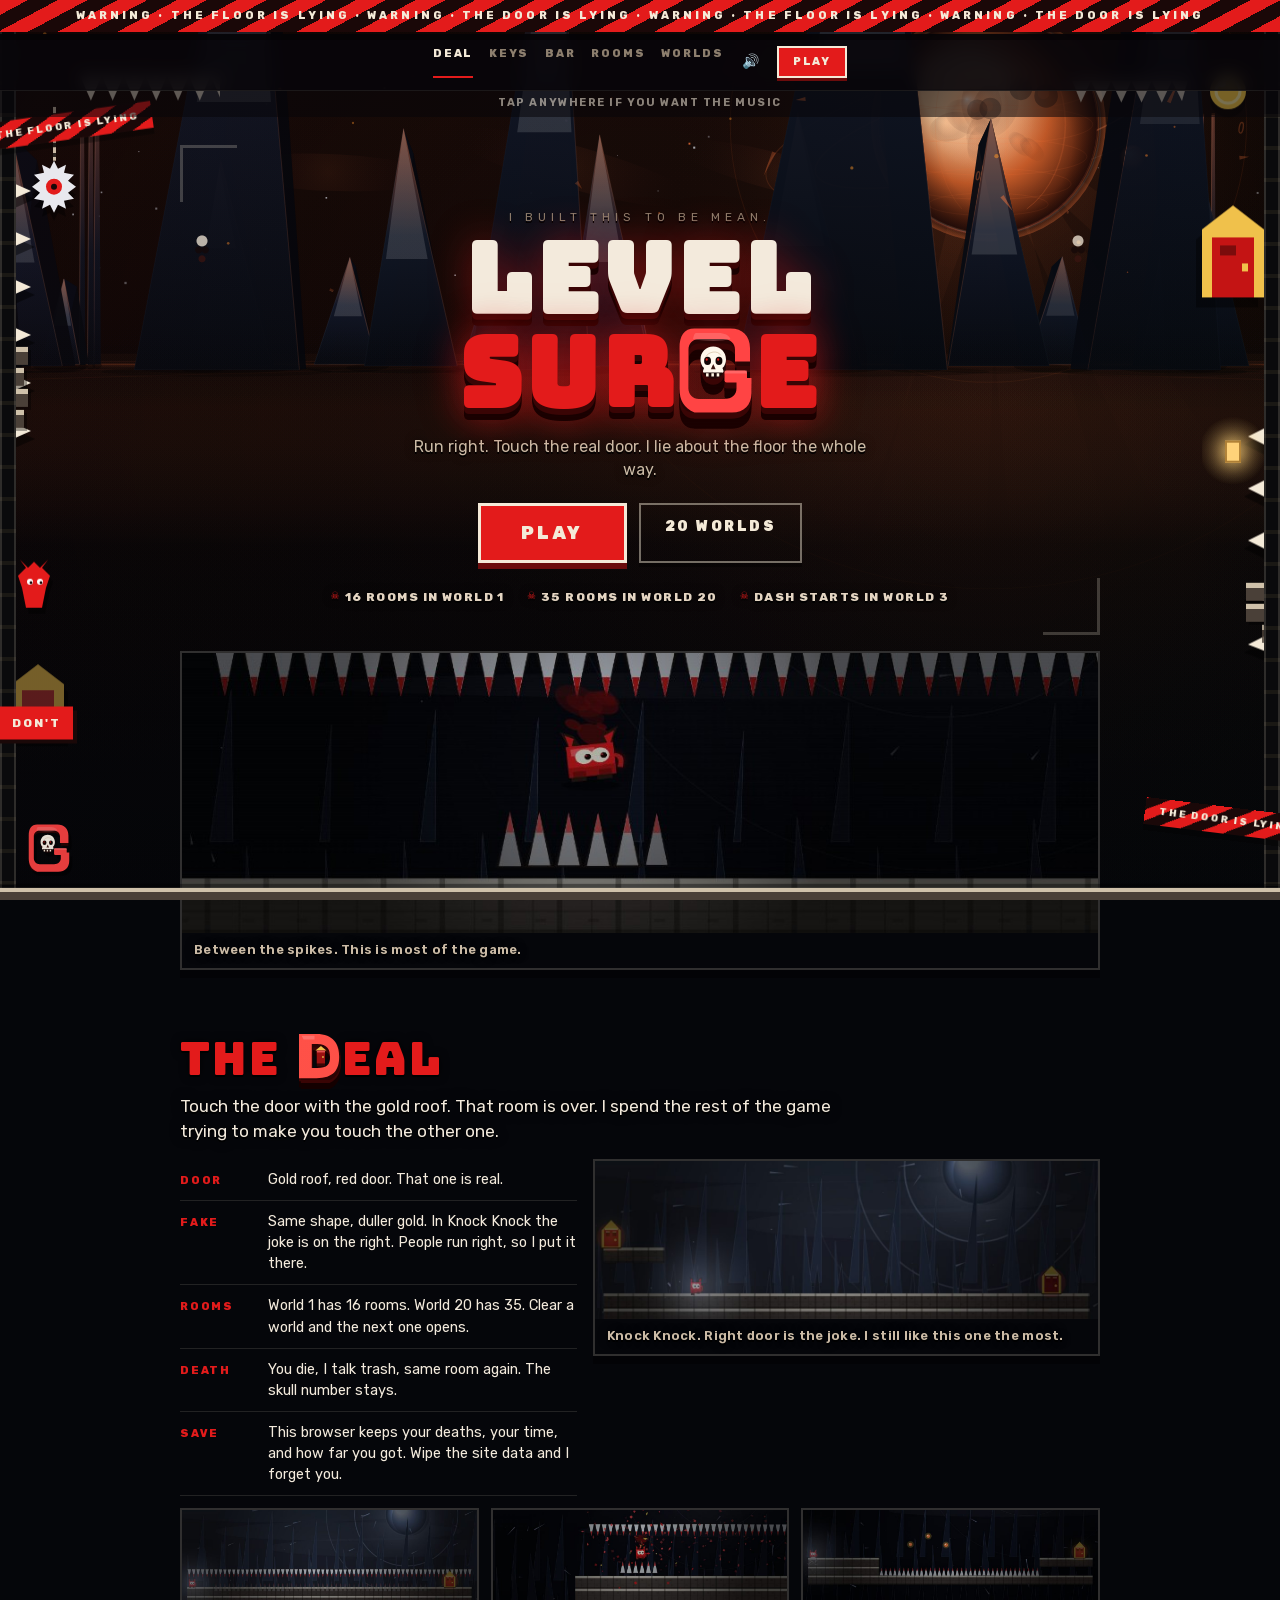
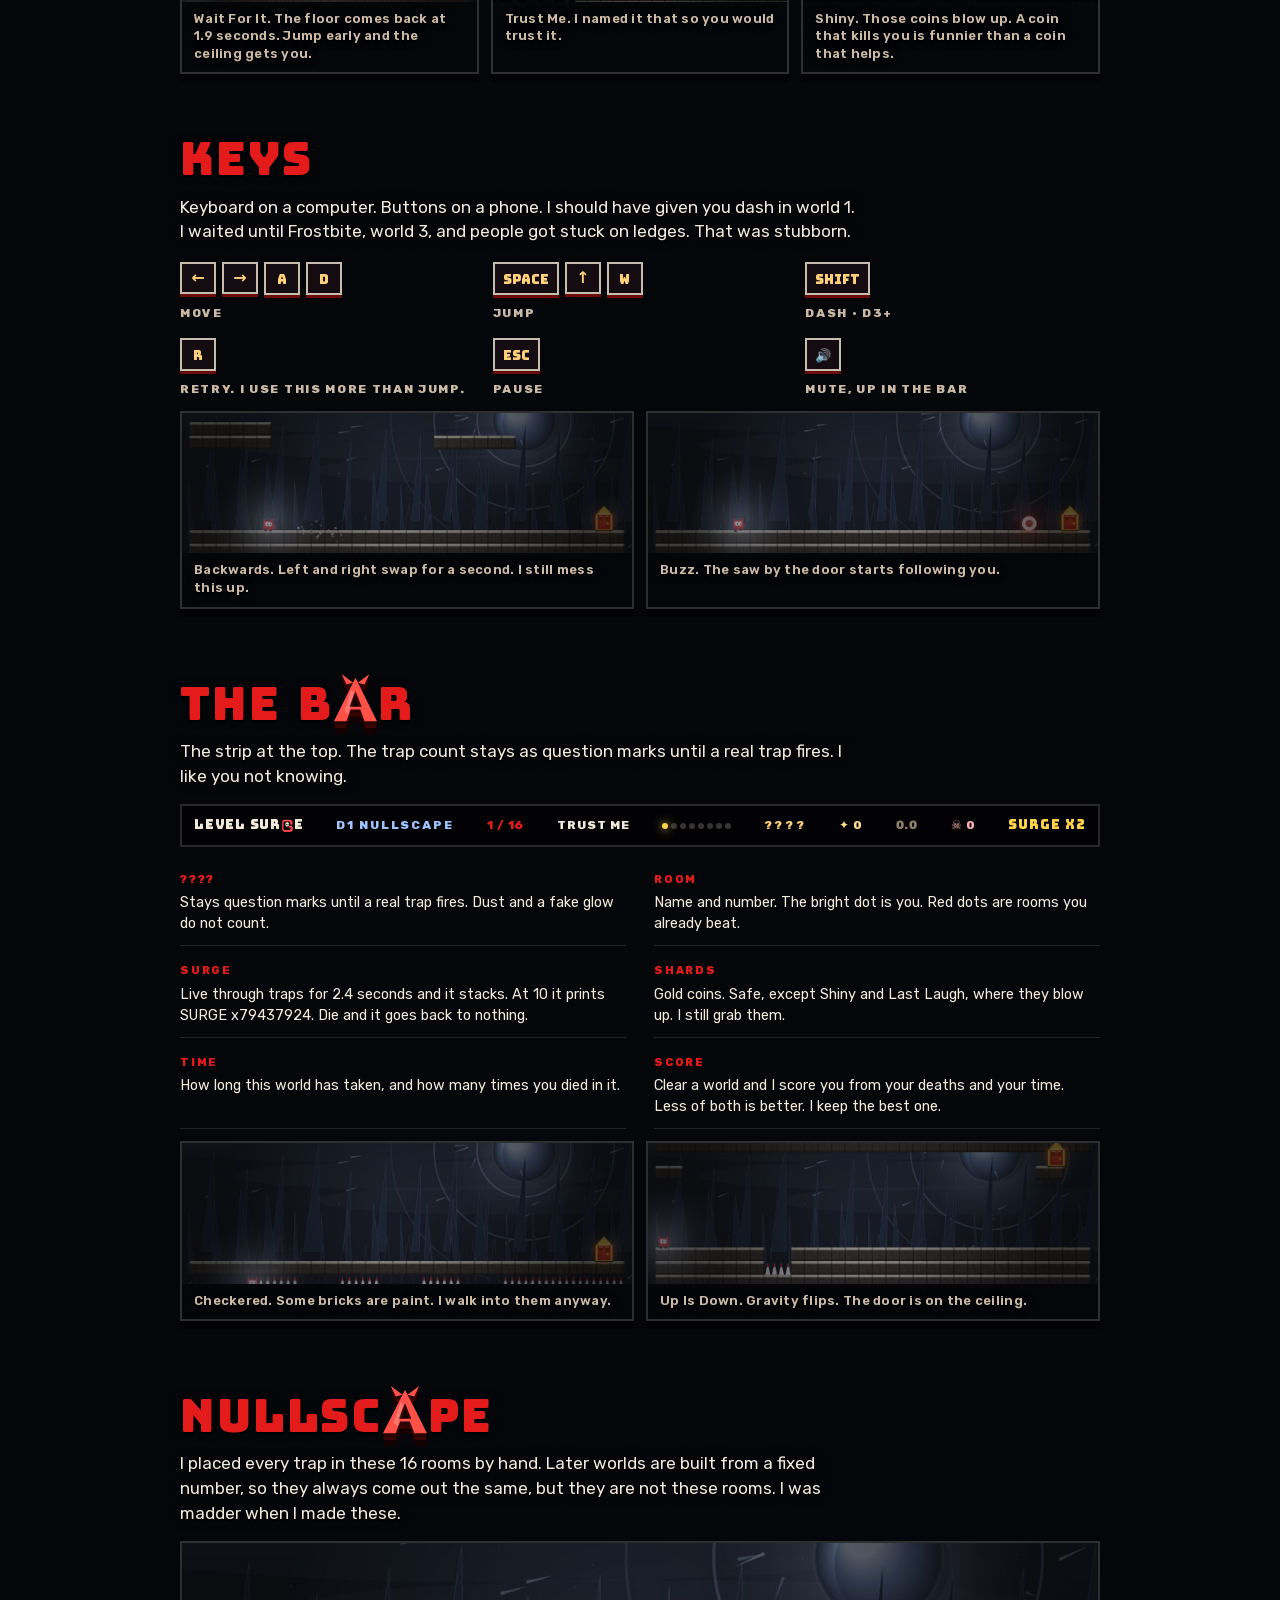
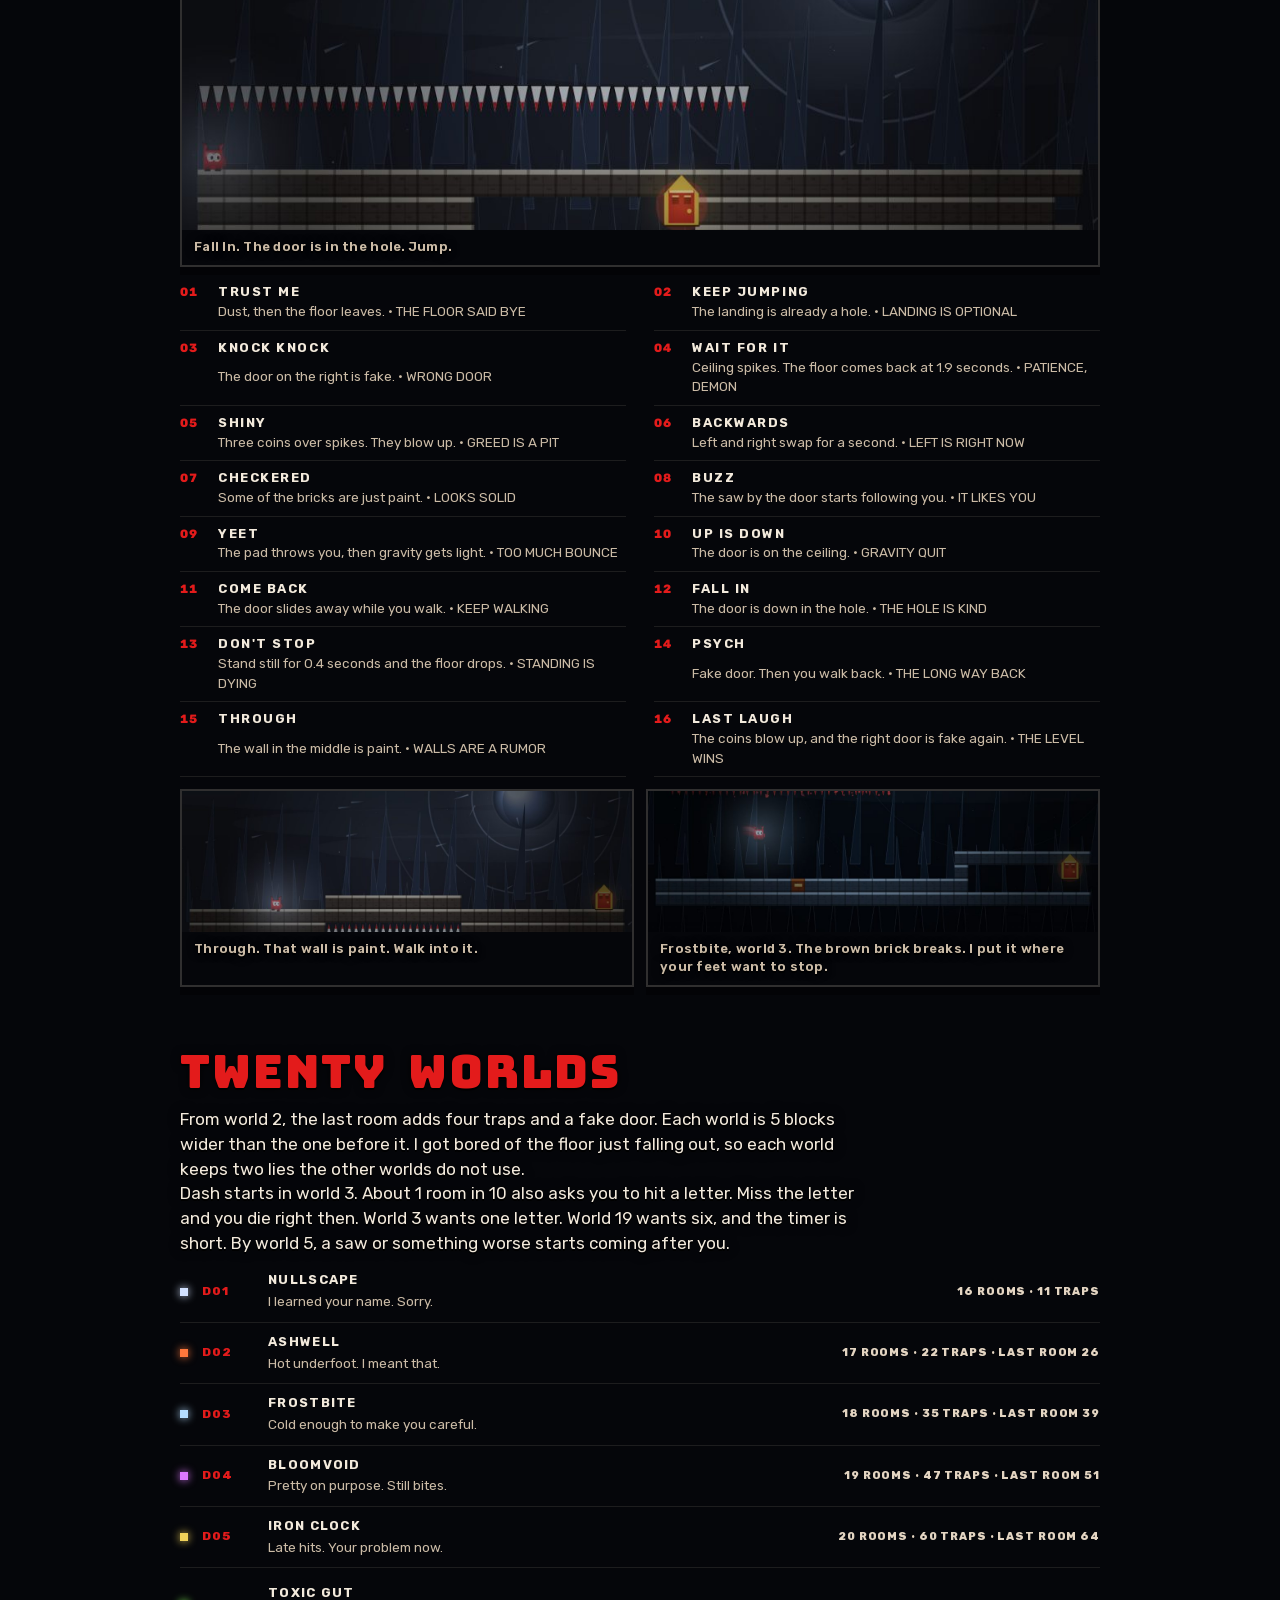
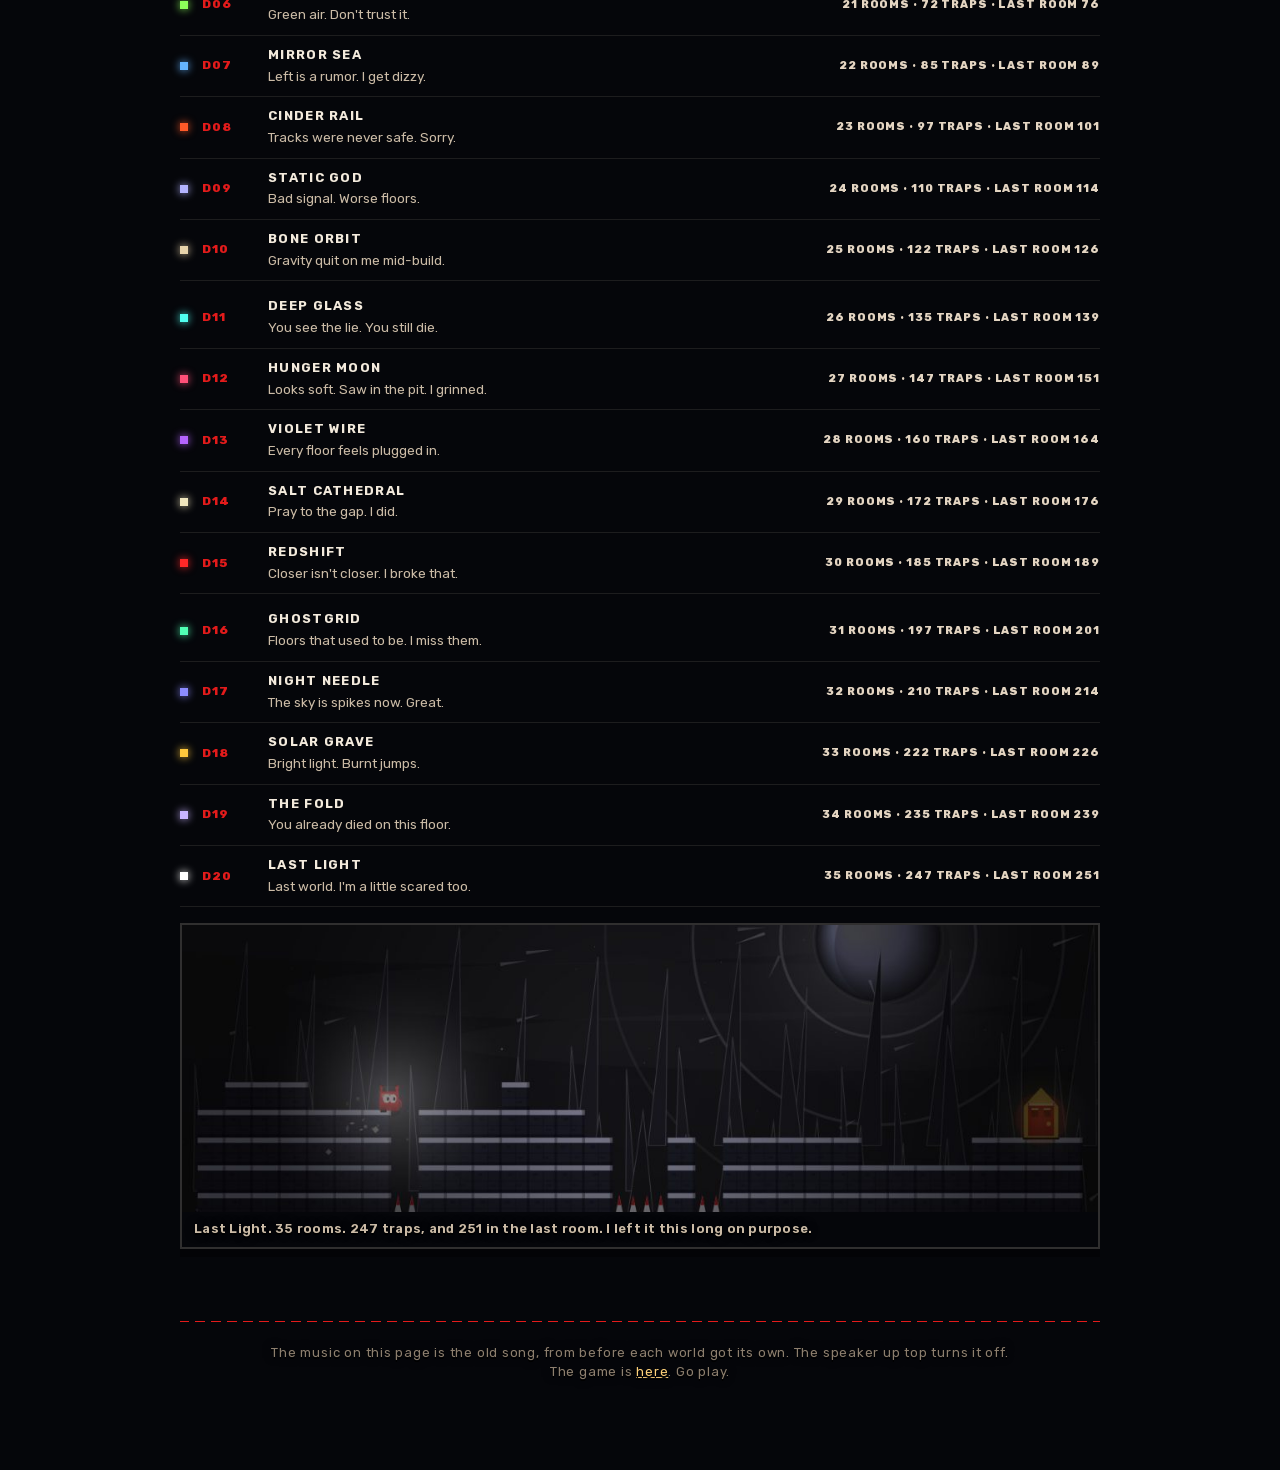
==== about.html @ a6baef2b "Point about page scripts at the rare-blackout build. Co-authored-by: Cursor <cursoragent@cursor.com>" ====
<!DOCTYPE html>
<html lang="en">
<head>
  <meta charset="UTF-8" />
  <meta name="viewport" content="width=device-width, initial-scale=1, viewport-fit=cover" />
  <meta name="referrer" content="no-referrer" />
  <meta http-equiv="Content-Security-Policy" content="default-src 'self'; script-src 'self'; style-src 'self'; font-src 'self'; img-src 'self'; connect-src 'none'; object-src 'none'; base-uri 'self'; form-action 'none'; worker-src 'none'; frame-src 'none'" />
  <title>LEVEL SURGE · ABOUT</title>
  <link rel="icon" type="image/svg+xml" href="img/logo-g.svg" />
  <link rel="stylesheet" href="css/fonts.css?v=sec2" />
  <link rel="stylesheet" href="css/about.css?v=traps2" />
</head>
<body>
  <canvas id="sky" aria-hidden="true"></canvas>
  <div class="edge-stage" aria-hidden="true">
    <svg class="prop spikes-l" data-depth="0.35" viewBox="0 0 48 280">
      <path fill="#f4ead8" d="M0 8 L36 24 L0 40 L0 56 L36 72 L0 88 L0 104 L36 120 L0 136 L0 152 L36 168 L0 184 L0 200 L36 216 L0 232 L0 248 L36 264 L0 280 L0 8"/>
      <path fill="#e31b1b" d="M0 16 L18 24 L0 32 L0 64 L18 72 L0 80 L0 112 L18 120 L0 128 L0 160 L18 168 L0 176 L0 208 L18 216 L0 224 L0 256 L18 264 L0 272"/>
    </svg>
    <svg class="prop spikes-r" data-depth="0.5" viewBox="0 0 48 240">
      <path fill="#f4ead8" d="M48 0 L12 18 L48 36 L48 52 L12 70 L48 88 L48 104 L12 122 L48 140 L48 156 L12 174 L48 192 L48 208 L12 226 L48 240 L48 0"/>
      <path fill="#e31b1b" d="M48 8 L30 18 L48 28 L48 60 L30 70 L48 80 L48 112 L30 122 L48 132 L48 164 L30 174 L48 184 L48 216 L30 226 L48 236"/>
    </svg>
    <div class="prop saw-l" data-depth="0.85">
      <i class="chain"></i>
      <svg class="saw" viewBox="0 0 64 64">
        <path fill="#e8e8ee" d="M32 6 L36 14 L44 10 L42 18 L52 20 L46 26 L54 32 L46 38 L52 44 L42 46 L44 54 L36 50 L32 58 L28 50 L20 54 L22 46 L12 44 L18 38 L10 32 L18 26 L12 20 L22 18 L20 10 L28 14 Z"/>
        <circle cx="32" cy="32" r="8" fill="#e31b1b"/>
        <circle cx="32" cy="32" r="3" fill="#1a0808"/>
      </svg>
    </div>
    <svg class="prop door-r" data-depth="0.6" viewBox="0 0 78 100">
      <path fill="#f0c14b" d="M8 28 L39 4 L70 28 V96 H8 Z"/>
      <rect x="18" y="36" width="42" height="60" fill="#c41414"/>
      <rect x="48" y="62" width="6" height="8" fill="#f0c14b"/>
      <rect x="26" y="44" width="16" height="10" fill="#7a0c0c"/>
    </svg>
    <svg class="prop door-fake" data-depth="0.25" viewBox="0 0 64 82">
      <path fill="#8a7030" d="M6 24 L32 4 L58 24 V78 H6 Z"/>
      <rect x="16" y="30" width="32" height="48" fill="#6a2020"/>
      <rect x="38" y="50" width="4" height="6" fill="#c4a050"/>
    </svg>
    <svg class="prop coin-r" data-depth="1.1" viewBox="0 0 48 48">
      <circle cx="24" cy="24" r="18" fill="#ffd24a"/>
      <circle cx="24" cy="24" r="12" fill="none" stroke="#fff1a8" stroke-width="3"/>
      <circle cx="18" cy="16" r="4" fill="#fff6d8"/>
    </svg>
    <svg class="prop devil-l" data-depth="0.7" viewBox="0 0 48 56">
      <path fill="#e31b1b" d="M16 8 L10 0 L18 8 L24 2 L30 8 L38 0 L32 8 L40 16 L36 28 L32 48 L16 48 L12 28 L8 16 Z"/>
      <circle cx="20" cy="22" r="3" fill="#fff"/>
      <circle cx="30" cy="22" r="3" fill="#fff"/>
      <circle cx="21" cy="23" r="1.4" fill="#1a0808"/>
      <circle cx="31" cy="23" r="1.4" fill="#1a0808"/>
    </svg>
    <div class="prop bricks-l" data-depth="0.45">
      <i></i><i></i><i></i><i></i>
    </div>
    <div class="prop crumble-r" data-depth="0.9">
      <i></i><i></i><i class="fall"></i>
    </div>
    <div class="prop film-l" data-depth="0.15"></div>
    <div class="prop film-r" data-depth="0.2"></div>
    <div class="prop tape-tl" data-depth="0.3">THE FLOOR IS LYING</div>
    <div class="prop tape-br" data-depth="0.4">THE DOOR IS LYING</div>
    <svg class="prop teeth-tl" data-depth="0.2" viewBox="0 0 180 36">
      <path fill="#f4ead8" d="M0 0 L14 32 L28 0 L42 32 L56 0 L70 32 L84 0 L98 32 L112 0 L126 32 L140 0 L154 32 L168 0 L180 28 L180 0 Z"/>
    </svg>
    <svg class="prop teeth-tr" data-depth="0.15" viewBox="0 0 160 36">
      <path fill="#f4ead8" d="M0 0 L12 30 L26 0 L40 30 L54 0 L68 30 L82 0 L96 30 L110 0 L124 30 L138 0 L152 28 L160 0 Z"/>
    </svg>
    <div class="prop floor-lip" data-depth="0.1"></div>
    <svg class="prop skull-bl" data-depth="0.55" viewBox="0 0 64 64">
      <image href="img/logo-g.svg" width="64" height="64"/>
    </svg>
    <div class="prop lantern-r" data-depth="0.75">
      <i class="glow"></i>
      <b></b>
    </div>
    <div class="prop sign-l" data-depth="0.5">DON'T</div>
    <div id="scroll-hair" class="scroll-hair"></div>
  </div>
  <div class="tape">Warning · the floor is lying · warning · the door is lying · warning · the floor is lying · warning · the door is lying</div>
  <nav class="nav">
    <a href="#run">Deal</a>
    <a href="#controls">Keys</a>
    <a href="#hud">Bar</a>
    <a href="#nullscape">Rooms</a>
    <a href="#worlds">Worlds</a>
    <button type="button" id="about-mute" class="mute" aria-pressed="false" title="Mute classic soundtrack">🔊</button>
    <a class="play" href="index.html">Play</a>
  </nav>
  <p id="about-sound-tip" class="sound-tip">tap anywhere if you want the music</p>

  <main class="wrap">
    <header class="hero">
      <div class="ornament left" aria-hidden="true"></div>
      <div class="ornament right" aria-hidden="true"></div>
      <p class="kicker">I BUILT THIS TO BE MEAN.</p>
      <h1 class="logo" aria-label="Level Surge">
        <span>LEVEL</span>
        <span class="logo-surge">
          <span>SUR</span><span class="logo-g"><img src="img/logo-g.svg" alt="" /></span><span>E</span>
        </span>
      </h1>
      <p class="tagline">Run right. Touch the real door. I lie about the floor the whole way.</p>
      <div class="actions">
        <a class="big-btn" href="index.html">PLAY</a>
        <a class="ghost-btn" href="#worlds">20 WORLDS</a>
      </div>
      <ul class="facts">
        <li>16 rooms in world 1</li>
        <li>35 rooms in world 20</li>
        <li>Dash starts in world 3</li>
      </ul>
    </header>

    <figure class="shot">
      <img src="img/shots/between.jpg" alt="The red character hanging between a row of ceiling spikes and a row of floor spikes." />
      <figcaption>Between the spikes. This is most of the game.</figcaption>
    </figure>

    <section id="run">
      <h2 data-letters="D">THE DEAL</h2>
      <p class="lead">Touch the door with the gold roof. That room is over. I spend the rest of the game trying to make you touch the other one.</p>
      <div class="split">
        <ul class="specs">
          <li>
            <span>Door</span>
            <em>Gold roof, red door. That one is real.</em>
          </li>
          <li>
            <span>Fake</span>
            <em>Same shape, duller gold. In Knock Knock the joke is on the right. People run right, so I put it there.</em>
          </li>
          <li>
            <span>Rooms</span>
            <em>World 1 has 16 rooms. World 20 has 35. Clear a world and the next one opens.</em>
          </li>
          <li>
            <span>Death</span>
            <em>You die, I talk trash, same room again. The skull number stays.</em>
          </li>
          <li>
            <span>Save</span>
            <em>This browser keeps your deaths, your time, and how far you got. Wipe the site data and I forget you.</em>
          </li>
        </ul>
        <figure class="shot">
          <img src="img/shots/knock.jpg" alt="Knock Knock. A small door sits on a high ledge at the left. Another door stands at floor level on the right." />
          <figcaption>Knock Knock. Right door is the joke. I still like this one the most.</figcaption>
        </figure>
      </div>
      <div class="row3">
        <figure class="shot">
          <img src="img/shots/wait.jpg" alt="Wait For It. The character stands under a full row of ceiling spikes, with another row of spikes pointing up from the floor." />
          <figcaption>Wait For It. The floor comes back at 1.9 seconds. Jump early and the ceiling gets you.</figcaption>
        </figure>
        <figure class="shot">
          <img src="img/shots/trust-me.jpg" alt="Trust Me. Ceiling spikes have come down over the character while red shards fill the air." />
          <figcaption>Trust Me. I named it that so you would trust it.</figcaption>
        </figure>
        <figure class="shot">
          <img src="img/shots/shiny.jpg" alt="Shiny. Three gold coins hang over a long pit of spikes. The exit door is on a ledge to the right." />
          <figcaption>Shiny. Those coins blow up. A coin that kills you is funnier than a coin that helps.</figcaption>
        </figure>
      </div>
    </section>

    <section id="controls">
      <h2>KEYS</h2>
      <p class="lead">Keyboard on a computer. Buttons on a phone. I should have given you dash in world 1. I waited until Frostbite, world 3, and people got stuck on ledges. That was stubborn.</p>
      <div class="keys">
        <div class="keyrow">
          <kbd class="plain">←</kbd><kbd class="plain">→</kbd><kbd>A</kbd><kbd>D</kbd>
          <span>Move</span>
        </div>
        <div class="keyrow">
          <kbd>Space</kbd><kbd class="plain">↑</kbd><kbd>W</kbd>
          <span>Jump</span>
        </div>
        <div class="keyrow">
          <kbd>Shift</kbd>
          <span>Dash · D3+</span>
        </div>
        <div class="keyrow">
          <kbd>R</kbd>
          <span>Retry. I use this more than jump.</span>
        </div>
        <div class="keyrow">
          <kbd>Esc</kbd>
          <span>Pause</span>
        </div>
        <div class="keyrow">
          <kbd>🔊</kbd>
          <span>Mute, up in the bar</span>
        </div>
      </div>
      <div class="row2">
        <figure class="shot">
          <img src="img/shots/backwards.jpg" alt="Backwards. Dust hangs over the bricks in front of the character. Two platforms float in the dark, and the door is at the far right." />
          <figcaption>Backwards. Left and right swap for a second. I still mess this up.</figcaption>
        </figure>
        <figure class="shot">
          <img src="img/shots/buzz.jpg" alt="Buzz. A spinning saw waits on the bricks just left of the exit door." />
          <figcaption>Buzz. The saw by the door starts following you.</figcaption>
        </figure>
      </div>
    </section>

    <section id="hud">
      <h2 data-letters="A">THE BAR</h2>
      <p class="lead">The strip at the top. The trap count stays as question marks until a real trap fires. I like you not knowing.</p>
      <div class="bar" aria-hidden="true">
        <span class="brand">LEVEL SUR<span class="logo-g"><img src="img/logo-g.svg" alt="" /></span>E</span>
        <span class="dim">D1 NULLSCAPE</span>
        <span class="num">1 / 16</span>
        <span>TRUST ME</span>
        <span class="pips"><i class="now"></i><i></i><i></i><i></i><i></i><i></i><i></i><i></i></span>
        <span class="traps">????</span>
        <span class="shard">✦ 0</span>
        <span class="time">0.0</span>
        <span class="dead">☠ 0</span>
        <span class="surge">SURGE x2</span>
      </div>
      <div class="defs">
        <div>
          <b>????</b>
          <p>Stays question marks until a real trap fires. Dust and a fake glow do not count.</p>
        </div>
        <div>
          <b>Room</b>
          <p>Name and number. The bright dot is you. Red dots are rooms you already beat.</p>
        </div>
        <div>
          <b>SURGE</b>
          <p>Live through traps for 2.4 seconds and it stacks. At 10 it prints SURGE x79437924. Die and it goes back to nothing.</p>
        </div>
        <div>
          <b>Shards</b>
          <p>Gold coins. Safe, except Shiny and Last Laugh, where they blow up. I still grab them.</p>
        </div>
        <div>
          <b>Time</b>
          <p>How long this world has taken, and how many times you died in it.</p>
        </div>
        <div>
          <b>Score</b>
          <p>Clear a world and I score you from your deaths and your time. Less of both is better. I keep the best one.</p>
        </div>
      </div>
      <div class="row2">
        <figure class="shot">
          <img src="img/shots/checkered.jpg" alt="Checkered. A long brick floor with a dense row of spikes visible in the gap underneath, and the door at the right." />
          <figcaption>Checkered. Some bricks are paint. I walk into them anyway.</figcaption>
        </figure>
        <figure class="shot">
          <img src="img/shots/up.jpg" alt="Up Is Down. The exit door sits on a brick platform against the ceiling. A pit of spikes breaks the floor." />
          <figcaption>Up Is Down. Gravity flips. The door is on the ceiling.</figcaption>
        </figure>
      </div>
    </section>

    <section id="nullscape">
      <h2 data-letters="A">NULLSCAPE</h2>
      <p class="lead">I placed every trap in these 16 rooms by hand. Later worlds are built from a fixed number, so they always come out the same, but they are not these rooms. I was madder when I made these.</p>
      <figure class="shot">
        <img src="img/shots/fall.jpg" alt="Fall In. A row of ceiling spikes, and the exit door sitting down inside a hole in the floor." />
        <figcaption>Fall In. The door is in the hole. Jump.</figcaption>
      </figure>
      <div class="rooms" id="room-list"></div>
      <div class="row2">
        <figure class="shot">
          <img src="img/shots/through.jpg" alt="Through. A low brick wall sits in the middle of the floor, with spikes packed underneath it. The door is at the right." />
          <figcaption>Through. That wall is paint. Walk into it.</figcaption>
        </figure>
        <figure class="shot">
          <img src="img/shots/frostbite.jpg" alt="Frostbite. The character is in the air under red ceiling spikes, heading toward a door on a raised ledge. A brown brick sits in the floor." />
          <figcaption>Frostbite, world 3. The brown brick breaks. I put it where your feet want to stop.</figcaption>
        </figure>
      </div>
    </section>

    <section id="worlds">
      <h2>TWENTY WORLDS</h2>
      <p class="lead">From world 2, the last room adds four traps and a fake door. Each world is 5 blocks wider than the one before it. I got bored of the floor just falling out, so each world keeps two lies the other worlds do not use.</p>
      <p class="lead">Dash starts in world 3. About 1 room in 10 also asks you to hit a letter. Miss the letter and you die right then. World 3 wants one letter. World 19 wants six, and the timer is short. By world 5, a saw or something worse starts coming after you.</p>
      <div class="worlds" id="world-a"></div>
      <div class="worlds" id="world-b"></div>
      <div class="worlds" id="world-c"></div>
      <div class="worlds" id="world-d"></div>
      <figure class="shot">
        <img src="img/shots/lastlight.jpg" alt="Last Light. An almost black sky. The character stands on a high brick shelf beside a gap full of spikes, with the door on a far ledge." />
        <figcaption>Last Light. 35 rooms. 247 traps, and 251 in the last room. I left it this long on purpose.</figcaption>
      </figure>
    </section>

    <footer>
      <p>The music on this page is the old song, from before each world got its own. The speaker up top turns it off.</p>
      <p>The game is <a href="index.html">here</a>. Go play.</p>
    </footer>
  </main>

  <script src="js/guard.js?v=save1"></script>
  <script src="js/levels.js?v=darkRare1"></script>
  <script src="js/worlds.js?v=darkRare1"></script>
  <script src="js/void-sky.js?v=classic1"></script>
  <script src="js/about-sky.js?v=classic1"></script>
  <script src="js/about-music.js?v=classic1"></script>
  <script src="js/about-page.js?v=plain2"></script>
</body>
</html>
---- css/fonts.css ----
/* Bungee and Rubik, Latin. SIL Open Font License. See fonts/OFL.txt. */
@font-face {
  font-family: "Bungee";
  font-style: normal;
  font-weight: 400;
  font-display: swap;
  src: url("../fonts/bungee-latin.woff2") format("woff2");
  unicode-range: U+0000-00FF, U+0131, U+0152-0153, U+02BB-02BC, U+02C6, U+02DA, U+02DC, U+0304, U+0308, U+0329, U+2000-206F, U+20AC, U+2122, U+2191, U+2193, U+2212, U+2215, U+FEFF, U+FFFD;
}

@font-face {
  font-family: "Rubik";
  font-style: normal;
  font-weight: 400 900;
  font-display: swap;
  src: url("../fonts/rubik-latin.woff2") format("woff2");
  unicode-range: U+0000-00FF, U+0131, U+0152-0153, U+02BB-02BC, U+02C6, U+02DA, U+02DC, U+0304, U+0308, U+0329, U+2000-206F, U+20AC, U+2122, U+2191, U+2193, U+2212, U+2215, U+FEFF, U+FFFD;
}
---- css/about.css ----
:root {
  --bg: #08060a;
  --red: #e31b1b;
  --cream: #f4ead8;
  --ink: #f3eadc;
  --muted: #cbbba6;
  --dim: #8d7f6e;
  --gold: #ffd27a;
}

* { box-sizing: border-box; margin: 0; padding: 0; }

html { scroll-behavior: smooth; }

body {
  min-height: 100%;
  background: #05060a;
  color: var(--ink);
  font-family: "Rubik", system-ui, sans-serif;
  font-size: 16px;
  line-height: 1.45;
}

#sky {
  position: fixed;
  inset: 0;
  width: 100%;
  height: 100%;
  z-index: 0;
  pointer-events: none;
}

body::before {
  content: "";
  position: fixed;
  inset: 0;
  pointer-events: none;
  z-index: 40;
  opacity: 0.07;
  background-image:
    repeating-linear-gradient(
      0deg,
      rgba(255,255,255,0.08) 0px,
      rgba(255,255,255,0.08) 1px,
      transparent 1px,
      transparent 3px
    );
}

a { color: inherit; }

.tape {
  position: sticky;
  top: 0;
  z-index: 30;
  overflow: hidden;
  white-space: nowrap;
  padding: 8px 0;
  background: repeating-linear-gradient(-28deg, #e31b1b 0 14px, #1a0808 14px 28px);
  color: var(--cream);
  font-size: 11px;
  font-weight: 800;
  letter-spacing: 0.28em;
  text-align: center;
  text-transform: uppercase;
  box-shadow: 0 8px 0 rgba(0,0,0,0.35);
  animation: tapeSlide 0.9s linear infinite;
}

@keyframes tapeSlide {
  from { background-position: 0 0; }
  to { background-position: 60px 0; }
}

.nav {
  position: sticky;
  top: 34px;
  z-index: 25;
  display: flex;
  gap: 16px;
  justify-content: center;
  flex-wrap: wrap;
  padding: 12px 18px;
  background: rgba(8, 6, 10, 0.92);
  border-bottom: 1px solid rgba(244, 234, 216, 0.08);
  font-size: 11px;
  font-weight: 800;
  letter-spacing: 0.16em;
  text-transform: uppercase;
}

.nav a { text-decoration: none; color: var(--dim); }
.nav a:hover { color: var(--cream); }
.nav .mute {
  appearance: none;
  border: 0;
  background: transparent;
  color: var(--dim);
  font: inherit;
  font-size: 14px;
  letter-spacing: 0;
  cursor: pointer;
  padding: 0 2px;
  line-height: 1;
}
.nav .mute:hover { color: var(--cream); }
.nav .play {
  color: var(--cream);
  border: 2px solid var(--cream);
  background: var(--red);
  padding: 6px 14px;
  box-shadow: 0 3px 0 #6b0c0c;
}

.sound-tip {
  position: sticky;
  top: 78px;
  z-index: 24;
  margin: 0;
  padding: 6px 12px;
  text-align: center;
  font-size: 11px;
  font-weight: 700;
  letter-spacing: 0.14em;
  text-transform: uppercase;
  color: rgba(244, 234, 216, 0.55);
  background: rgba(8, 6, 10, 0.55);
  pointer-events: none;
  transition: opacity 0.4s ease, color 0.4s ease;
}
.sound-tip.on {
  color: rgba(244, 234, 216, 0.35);
}

.wrap {
  position: relative;
  z-index: 2;
  width: min(1080px, calc(100% - 36px));
  margin: 0 auto;
  padding-bottom: 88px;
}

.hero {
  position: relative;
  text-align: center;
  padding: 64px 28px 28px;
  margin-top: 28px;
}

.hero::before,
.hero::after {
  content: "";
  position: absolute;
  width: 54px;
  height: 54px;
  border: 3px solid rgba(244, 234, 216, 0.22);
  pointer-events: none;
}

.hero::before { top: 0; left: 0; border-right: 0; border-bottom: 0; }
.hero::after { right: 0; bottom: 0; border-left: 0; border-top: 0; }

.ornament {
  position: absolute;
  top: 78px;
  width: 28px;
  height: 64px;
  background:
    radial-gradient(circle at 50% 28%, #f4ead8 0 5px, transparent 6px),
    radial-gradient(circle at 38% 42%, #140808 0 3px, transparent 4px),
    radial-gradient(circle at 62% 42%, #140808 0 3px, transparent 4px),
    radial-gradient(circle at 50% 56%, #3a1410 0 3px, transparent 4px);
  opacity: 0.75;
}

.ornament.left { left: 8px; }
.ornament.right { right: 8px; transform: scaleX(-1); }

.kicker {
  font-size: 12px;
  letter-spacing: 0.42em;
  color: var(--dim);
  margin-bottom: 12px;
}

.logo {
  display: flex;
  flex-direction: column;
  align-items: center;
  font-family: "Bungee", sans-serif;
  font-size: clamp(48px, 9vw, 96px);
  line-height: 0.88;
  letter-spacing: 0.04em;
  text-shadow: 0 6px 0 #3a0505, 0 12px 0 #1a0000, 0 0 40px rgba(227, 27, 27, 0.45);
}

.logo-surge {
  display: inline-flex;
  align-items: flex-end;
  color: var(--red);
  filter: drop-shadow(0 0 18px rgba(227, 27, 27, 0.35));
}

.logo-g {
  display: inline-flex;
  width: 0.78em;
  height: 1.02em;
  margin: 0 0.01em -0.04em;
}

.logo-g img {
  width: 100%;
  height: 100%;
  display: block;
  filter: drop-shadow(0 6px 0 #3a0505) drop-shadow(0 10px 0 #1a0000);
  animation: gPulse 2.4s ease-in-out infinite;
}

@keyframes gPulse {
  0%, 100% {
    transform: translateY(0);
    filter: drop-shadow(0 6px 0 #3a0505) drop-shadow(0 10px 0 #1a0000) drop-shadow(0 0 8px rgba(227, 27, 27, 0.25));
  }
  50% {
    transform: translateY(-2px);
    filter: drop-shadow(0 8px 0 #3a0505) drop-shadow(0 12px 0 #1a0000) drop-shadow(0 0 16px rgba(227, 27, 27, 0.55));
  }
}

.tagline {
  margin: 18px auto 22px;
  max-width: 460px;
  color: var(--muted);
  font-size: 16px;
}

.actions {
  display: flex;
  gap: 12px;
  justify-content: center;
  flex-wrap: wrap;
}

.big-btn, .ghost-btn {
  display: inline-block;
  text-decoration: none;
  font-family: "Rubik", system-ui, sans-serif;
  font-weight: 900;
  letter-spacing: 0.18em;
}

.big-btn {
  font-size: 18px;
  padding: 14px 40px;
  border: 3px solid var(--cream);
  background: var(--red);
  color: var(--cream);
  box-shadow: 0 6px 0 #6b0c0c;
  animation: playPulse 1.8s ease-in-out infinite;
}

.big-btn:hover { transform: translateY(-1px); }
.big-btn:active { transform: translateY(3px); box-shadow: 0 3px 0 #6b0c0c; animation: none; }

@keyframes playPulse {
  0%, 100% { box-shadow: 0 6px 0 #6b0c0c, 0 0 0 0 rgba(227, 27, 27, 0.35); }
  50% { box-shadow: 0 6px 0 #6b0c0c, 0 0 0 10px rgba(227, 27, 27, 0); }
}

.ghost-btn {
  font-size: 14px;
  padding: 12px 24px;
  border: 2px solid rgba(244, 234, 216, 0.45);
  background: transparent;
  color: var(--cream);
  box-shadow: 0 4px 0 rgba(0, 0, 0, 0.35);
}

.facts {
  display: flex;
  flex-wrap: wrap;
  justify-content: center;
  gap: 8px 22px;
  list-style: none;
  margin: 26px 0 0;
  color: #e4d5c2;
  font-size: 12px;
  font-weight: 800;
  letter-spacing: 0.12em;
  text-transform: uppercase;
}

.facts li { position: relative; padding-left: 14px; }
.facts li::before {
  content: "☠";
  position: absolute;
  left: 0;
  color: var(--red);
  font-size: 10px;
}

section {
  margin-top: 64px;
  scroll-margin-top: 110px;
}

h2 {
  display: flex;
  flex-wrap: wrap;
  align-items: flex-end;
  font-family: "Bungee", sans-serif;
  font-weight: 400;
  font-size: clamp(30px, 5vw, 46px);
  letter-spacing: 0.04em;
  word-spacing: 0.2em;
  line-height: 0.92;
  color: var(--red);
  text-shadow: 0 4px 0 #3a0505, 0 8px 0 #140000;
  margin-bottom: 14px;
}

h2 .sp { width: 0.38em; display: inline-block; }

h2 .glyph {
  display: inline-flex;
  height: 1em;
  width: auto;
  margin: 0 0.02em 0;
}

h2 .glyph.horn { height: 1.14em; }

h2 .glyph img {
  height: 100%;
  width: auto;
  display: block;
  filter: drop-shadow(0 3px 0 #3a0505) drop-shadow(0 6px 0 #140000);
}

.lead {
  color: var(--ink);
  max-width: 62ch;
  font-size: 17px;
  text-shadow: 0 2px 0 #000, 0 0 12px #000;
}

.fine {
  margin-top: 12px;
  color: var(--muted);
  font-size: 14px;
  max-width: 68ch;
}

h2, .kicker, .tagline, .facts, footer, .shot figcaption {
  text-shadow: 0 2px 0 #000, 0 0 10px rgba(0, 0, 0, 0.8);
}

.shot {
  margin: 16px 0 0;
  border: 2px solid rgba(244, 234, 216, 0.18);
  background: #05060a;
  box-shadow: 0 8px 0 rgba(0, 0, 0, 0.35);
}

.shot img {
  display: block;
  width: 100%;
  height: auto;
}

.shot figcaption {
  padding: 8px 12px 10px;
  color: var(--muted);
  font-size: 13px;
  font-weight: 600;
  letter-spacing: 0.02em;
  line-height: 1.35;
}

.row2, .row3 {
  display: grid;
  gap: 12px;
  margin-top: 12px;
}

.row2 { grid-template-columns: 1fr 1fr; }
.row3 { grid-template-columns: 1fr 1fr 1fr; }
.row2 .shot, .row3 .shot { margin-top: 0; }

.split {
  display: grid;
  grid-template-columns: minmax(0, 0.9fr) minmax(0, 1.15fr);
  gap: 16px;
  align-items: start;
  margin-top: 16px;
}

.split .shot { margin-top: 0; }

.specs, .beats {
  list-style: none;
}

.specs li, .beat {
  display: grid;
  grid-template-columns: 76px minmax(0, 1fr);
  gap: 4px 12px;
  align-items: baseline;
  padding: 10px 0;
  border-bottom: 1px solid rgba(244, 234, 216, 0.12);
}

.specs li > span, .beat b, .defs b, .mark b.lab {
  font-size: 11px;
  font-weight: 800;
  letter-spacing: 0.16em;
  text-transform: uppercase;
  color: var(--red);
}

.specs strong, .beat strong {
  font-family: "Bungee", sans-serif;
  font-weight: 400;
  font-size: 15px;
  color: var(--gold);
  letter-spacing: 0.04em;
}

.specs em, .beat em {
  grid-column: 2;
  font-style: normal;
  color: var(--ink);
  font-size: 14.5px;
}

.defs p {
  color: var(--ink);
  font-size: 14.5px;
  margin-top: 3px;
}

.keys {
  display: grid;
  grid-template-columns: repeat(3, minmax(0, 1fr));
  gap: 16px 18px;
  margin-top: 18px;
}

.keyrow {
  display: flex;
  flex-wrap: wrap;
  gap: 6px;
  align-items: center;
}

.keyrow span {
  width: 100%;
  margin-top: 4px;
  font-size: 12px;
  font-weight: 800;
  letter-spacing: 0.14em;
  text-transform: uppercase;
  color: var(--muted);
}

kbd {
  font-family: "Bungee", sans-serif;
  font-weight: 400;
  font-size: 13px;
  line-height: 1;
  min-width: 36px;
  padding: 9px 8px 7px;
  text-align: center;
  color: var(--gold);
  background: #140c10;
  border: 2px solid rgba(244, 234, 216, 0.8);
  box-shadow: 0 3px 0 #6b0c0c;
}

kbd.plain {
  font-family: "Rubik", system-ui, sans-serif;
  font-weight: 800;
  font-size: 16px;
  padding-top: 6px;
  padding-bottom: 6px;
}

.bar {
  display: flex;
  justify-content: space-between;
  gap: 12px 16px;
  flex-wrap: wrap;
  align-items: center;
  margin-top: 16px;
  padding: 10px 12px;
  background: rgba(0, 0, 0, 0.55);
  border: 2px solid rgba(244, 234, 216, 0.16);
  font-weight: 800;
  letter-spacing: 0.08em;
  text-transform: uppercase;
  font-size: 12px;
  text-shadow: 0 2px 0 #000;
}

.bar .brand {
  display: inline-flex;
  align-items: center;
  font-family: "Bungee", sans-serif;
  font-weight: 400;
  font-size: 13px;
  letter-spacing: 0.06em;
}

.bar .brand .logo-g { width: 0.82em; height: 1.05em; margin: 0 1px -0.08em; }
.bar .brand .logo-g img { animation: none; filter: none; }

.bar .dim { color: #9ec4ff; letter-spacing: 0.16em; }
.bar .num { color: var(--red); }
.bar .traps { color: var(--gold); letter-spacing: 0.22em; }
.bar .time { color: var(--dim); font-variant-numeric: tabular-nums; }
.bar .dead { color: #ffb4b4; }
.bar .surge { color: #ffd24a; font-family: "Bungee", sans-serif; font-weight: 400; font-size: 13px; }
.bar .shard { color: #ffe08a; }

.pips { display: inline-flex; gap: 3px; }
.pips i {
  width: 6px;
  height: 6px;
  border-radius: 50%;
  background: rgba(244, 234, 216, 0.22);
  display: block;
}
.pips i.on { background: #e31b1b; }
.pips i.now { background: #ffd24a; box-shadow: 0 0 8px #ffd24a; }

.defs {
  display: grid;
  grid-template-columns: 1fr 1fr;
  gap: 0 28px;
  margin-top: 8px;
}

.defs div {
  padding: 11px 0;
  border-bottom: 1px solid rgba(244, 234, 216, 0.12);
}

.defs p { grid-column: auto; }

.rooms {
  display: grid;
  grid-template-columns: 1fr 1fr;
  gap: 0 28px;
  margin-top: 8px;
}

.room {
  display: grid;
  grid-template-columns: 28px minmax(0, 1fr);
  column-gap: 10px;
  align-items: baseline;
  padding: 8px 0;
  border-bottom: 1px solid rgba(244, 234, 216, 0.1);
  background: transparent;
}

.room .num {
  color: var(--red);
  font-weight: 800;
  font-size: 12px;
  letter-spacing: 0.08em;
  font-variant-numeric: tabular-nums;
}

.room strong {
  font-size: 13px;
  letter-spacing: 0.12em;
  text-transform: uppercase;
}

.room p {
  grid-column: 2;
  color: var(--muted);
  font-size: 13.5px;
}

.worlds { margin-top: 6px; }

.world {
  display: grid;
  grid-template-columns: 8px 52px minmax(0, 1fr) auto;
  gap: 2px 14px;
  align-items: center;
  padding: 10px 0;
  border-bottom: 1px solid rgba(244, 234, 216, 0.1);
  background: transparent;
}

.world i {
  width: 8px;
  height: 8px;
  background: var(--pip, var(--red));
  box-shadow: 0 0 8px var(--pip, var(--red));
}

.world .idx {
  color: var(--red);
  font-weight: 800;
  font-size: 12px;
  letter-spacing: 0.08em;
}

.world .who { min-width: 0; }

.world strong {
  display: block;
  letter-spacing: 0.1em;
  font-size: 13px;
}

.world .lore {
  display: block;
  margin-top: 2px;
  color: var(--muted);
  font-size: 13.5px;
}

.world .meta {
  color: #e4d5c2;
  font-size: 11px;
  font-weight: 800;
  letter-spacing: 0.08em;
  text-transform: uppercase;
  text-align: right;
}

.marks {
  display: grid;
  grid-template-columns: 1fr 1fr;
  gap: 0 28px;
  margin-top: 8px;
}

.mark {
  display: grid;
  grid-template-columns: 32px 22px minmax(0, 1fr);
  gap: 8px;
  align-items: center;
  padding: 7px 0;
  border-bottom: 1px solid rgba(244, 234, 216, 0.1);
}

.mark svg { width: 32px; height: 32px; display: block; }
.mark code {
  font-family: "Bungee", sans-serif;
  font-size: 13px;
  color: var(--cream);
}
.mark span { font-size: 13.5px; color: var(--ink); }

.cols {
  display: grid;
  grid-template-columns: 1fr 1fr;
  gap: 8px 32px;
  margin-top: 8px;
}

.cols h3, .band-title {
  font-family: "Bungee", sans-serif;
  font-weight: 400;
  font-size: 18px;
  color: var(--gold);
  letter-spacing: 0.06em;
  margin: 28px 0 4px;
  text-shadow: 0 3px 0 #000;
}

.band-note {
  color: var(--muted);
  font-size: 13.5px;
  margin: 0 0 10px;
  max-width: 62ch;
}

.band-note code, .beat code {
  font-family: "Rubik", system-ui, sans-serif;
  font-size: 12px;
  font-weight: 700;
  color: var(--gold);
  letter-spacing: 0.04em;
}

.trap-grid {
  list-style: none;
  display: grid;
  grid-template-columns: repeat(2, minmax(0, 1fr));
  gap: 0 28px;
  margin: 0 0 8px;
}

.trap-grid li {
  display: grid;
  grid-template-columns: 108px minmax(0, 1fr);
  gap: 4px 12px;
  align-items: baseline;
  padding: 8px 0;
  border-bottom: 1px solid rgba(244, 234, 216, 0.1);
}

.trap-grid b {
  font-size: 11px;
  font-weight: 800;
  letter-spacing: 0.12em;
  text-transform: uppercase;
  color: var(--red);
}

.trap-grid.sigs b { color: var(--gold); }

.trap-grid em {
  font-style: normal;
  color: var(--ink);
  font-size: 13.5px;
}

.scale-table-wrap {
  overflow-x: auto;
  margin: 18px 0 8px;
  border: 1px solid rgba(244, 234, 216, 0.14);
  background: rgba(0, 0, 0, 0.28);
}

.scale-table {
  width: 100%;
  border-collapse: collapse;
  font-size: 12.5px;
  min-width: 720px;
}

.scale-table th,
.scale-table td {
  padding: 8px 10px;
  text-align: left;
  border-bottom: 1px solid rgba(244, 234, 216, 0.1);
  white-space: nowrap;
}

.scale-table th {
  font-size: 10px;
  font-weight: 800;
  letter-spacing: 0.14em;
  text-transform: uppercase;
  color: var(--red);
  background: rgba(227, 27, 27, 0.08);
}

.scale-table td:first-child,
.scale-table th:first-child {
  color: var(--gold);
  font-family: "Bungee", sans-serif;
  font-weight: 400;
  letter-spacing: 0.04em;
}

.scale-table td.sig {
  white-space: normal;
  min-width: 160px;
  color: var(--muted);
  font-size: 12px;
}

footer {
  margin-top: 72px;
  padding-top: 22px;
  border-top: 1px solid rgba(244, 234, 216, 0.12);
  color: var(--dim);
  font-size: 13px;
  letter-spacing: 0.06em;
  text-align: center;
}

footer a { color: var(--gold); }

@media (max-width: 800px) {
  .split, .row3, .keys, .defs, .rooms, .marks, .cols, .trap-grid { grid-template-columns: 1fr; }
  .row2 { grid-template-columns: 1fr; }
  .world { grid-template-columns: 8px 46px minmax(0, 1fr); }
  .world .meta { grid-column: 2 / -1; text-align: left; }
  .ornament { display: none; }
  .trap-grid li { grid-template-columns: 96px minmax(0, 1fr); }
}

.edge-stage {
  position: fixed;
  inset: 0;
  z-index: 3;
  pointer-events: none;
  overflow: hidden;
}

.prop { position: absolute; display: block; }

.spikes-l { left: -8px; top: 18%; width: 54px; height: 280px; filter: drop-shadow(4px 8px 0 rgba(0,0,0,0.45)); }
.spikes-r { right: -6px; top: 46%; width: 52px; height: 240px; filter: drop-shadow(-4px 8px 0 rgba(0,0,0,0.45)); }
.saw-l { left: 18px; top: 12%; width: 72px; }
.saw-l .chain {
  display: block;
  width: 3px;
  height: 54px;
  margin: 0 auto;
  background: repeating-linear-gradient(#cbbba6 0 6px, #2a2420 6px 10px);
}
.saw-l .saw {
  width: 64px;
  height: 64px;
  display: block;
  margin: -6px auto 0;
  animation: sawSpin 2.8s linear infinite;
  filter: drop-shadow(0 8px 0 rgba(0,0,0,0.4));
}
@keyframes sawSpin { to { transform: rotate(360deg); } }
.door-r { right: 8px; top: 22%; width: 78px; height: 100px; filter: drop-shadow(-6px 10px 0 rgba(0,0,0,0.4)); }
.door-fake { left: 6px; bottom: 18%; width: 64px; height: 82px; opacity: 0.85; filter: drop-shadow(4px 8px 0 rgba(0,0,0,0.45)); }
.coin-r {
  right: 28px;
  top: 8%;
  width: 48px;
  height: 48px;
  animation: coinBob 2.4s ease-in-out infinite;
  filter: drop-shadow(0 8px 0 rgba(0,0,0,0.35));
}
@keyframes coinBob {
  50% { translate: 0 10px; }
}
.devil-l { left: 10px; top: 62%; width: 48px; height: 56px; animation: devilLean 3.2s ease-in-out infinite; filter: drop-shadow(3px 6px 0 rgba(0,0,0,0.4)); }
@keyframes devilLean {
  50% { translate: 4px -6px; }
}
.bricks-l { left: -12px; top: 38%; width: 46px; }
.bricks-l i, .crumble-r i {
  display: block;
  height: 18px;
  margin-bottom: 3px;
  background: linear-gradient(#cfc1aa, #cfc1aa 5px, #4a4038 5px);
  box-shadow: 3px 3px 0 rgba(0,0,0,0.35);
}
.bricks-l i:nth-child(odd) { width: 40px; }
.bricks-l i:nth-child(even) { width: 28px; margin-left: 8px; }
.crumble-r { right: -8px; bottom: 28%; width: 42px; }
.crumble-r i { width: 36px; }
.crumble-r .fall { width: 22px; margin-left: 16px; animation: brickFall 2.6s ease-in infinite; opacity: 0.8; }
@keyframes brickFall {
  0% { translate: 0 0; }
  70% { translate: 8px 18px; opacity: 0.2; }
  100% { translate: 0 0; opacity: 0; }
}
.film-l, .film-r {
  top: 0;
  bottom: 0;
  width: 16px;
  background:
    repeating-linear-gradient(#0a0a0c 0 14px, transparent 14px 18px, #0a0a0c 18px 32px),
    #1a1814;
  box-shadow: inset 0 0 0 2px rgba(244,234,216,0.15);
}
.film-l { left: 0; }
.film-r { right: 0; }
.tape-tl, .tape-br {
  padding: 6px 14px;
  background: repeating-linear-gradient(-28deg, #e31b1b 0 10px, #1a0808 10px 20px);
  color: #f4ead8;
  font-size: 10px;
  font-weight: 800;
  letter-spacing: 0.18em;
  white-space: nowrap;
  box-shadow: 0 6px 0 rgba(0,0,0,0.35);
}
.tape-tl { left: -20px; top: 108px; rotate: -8deg; }
.tape-br { right: -30px; bottom: 72px; rotate: 7deg; }
.teeth-tl { left: 70px; top: 72px; width: 160px; height: 28px; opacity: 0.8; }
.teeth-tr { right: 80px; top: 78px; width: 140px; height: 26px; opacity: 0.75; }
.floor-lip {
  left: 0;
  right: 0;
  bottom: 0;
  height: 14px;
  background: linear-gradient(#cfc1aa, #cfc1aa 4px, #4a4038 4px);
  box-shadow: 0 -4px 0 rgba(0,0,0,0.35);
}
.skull-bl { left: 22px; bottom: 28px; width: 54px; height: 54px; opacity: 0.9; filter: drop-shadow(3px 4px 0 rgba(0,0,0,0.45)); }
.lantern-r { right: 36px; top: 48%; width: 22px; height: 36px; }
.lantern-r b {
  display: block;
  width: 16px;
  height: 22px;
  margin: 8px auto 0;
  background: #ffd27a;
  border: 2px solid #8a5a18;
  box-shadow: 0 0 18px #ffd27a;
}
.lantern-r .glow {
  position: absolute;
  inset: -20px;
  background: radial-gradient(circle, rgba(255,210,120,0.45), transparent 70%);
}
.sign-l {
  left: -6px;
  top: 78%;
  padding: 8px 12px 8px 18px;
  background: #e31b1b;
  color: #f4ead8;
  font-weight: 800;
  letter-spacing: 0.16em;
  font-size: 12px;
  box-shadow: 4px 4px 0 #1a0808;
}
.scroll-hair {
  position: fixed;
  top: 0;
  left: 0;
  height: 3px;
  width: 0;
  background: #e31b1b;
  z-index: 40;
  box-shadow: 0 0 8px rgba(227,27,27,0.6);
}
.nav {
  backdrop-filter: blur(8px);
}
.nav a.on { color: var(--cream); box-shadow: inset 0 -2px 0 #e31b1b; }
::selection { background: #e31b1b; color: #f4ead8; }
html { scrollbar-color: #e31b1b #120c10; }
.world { transition: transform 0.18s ease; }
.world:hover { transform: translateY(-2px); }
a:focus-visible, button:focus-visible {
  outline: 2px solid #ffd27a;
  outline-offset: 3px;
}
footer { border-image: repeating-linear-gradient(90deg, #e31b1b 0 10px, transparent 10px 16px) 1; }

@media (min-width: 1180px) {
  .wrap { width: min(920px, calc(100% - 240px)); }
}
@media (max-width: 900px) {
  .edge-stage { opacity: 0.55; }
  .teeth-tl, .teeth-tr, .tape-tl, .tape-br, .floor-lip { display: none; }
  .film-l, .film-r { opacity: 0.45; }
}
@media (prefers-reduced-motion: reduce) {
  .saw-l .saw, .coin-r, .devil-l, .crumble-r .fall { animation: none; }
  .world { transition: none; }
}
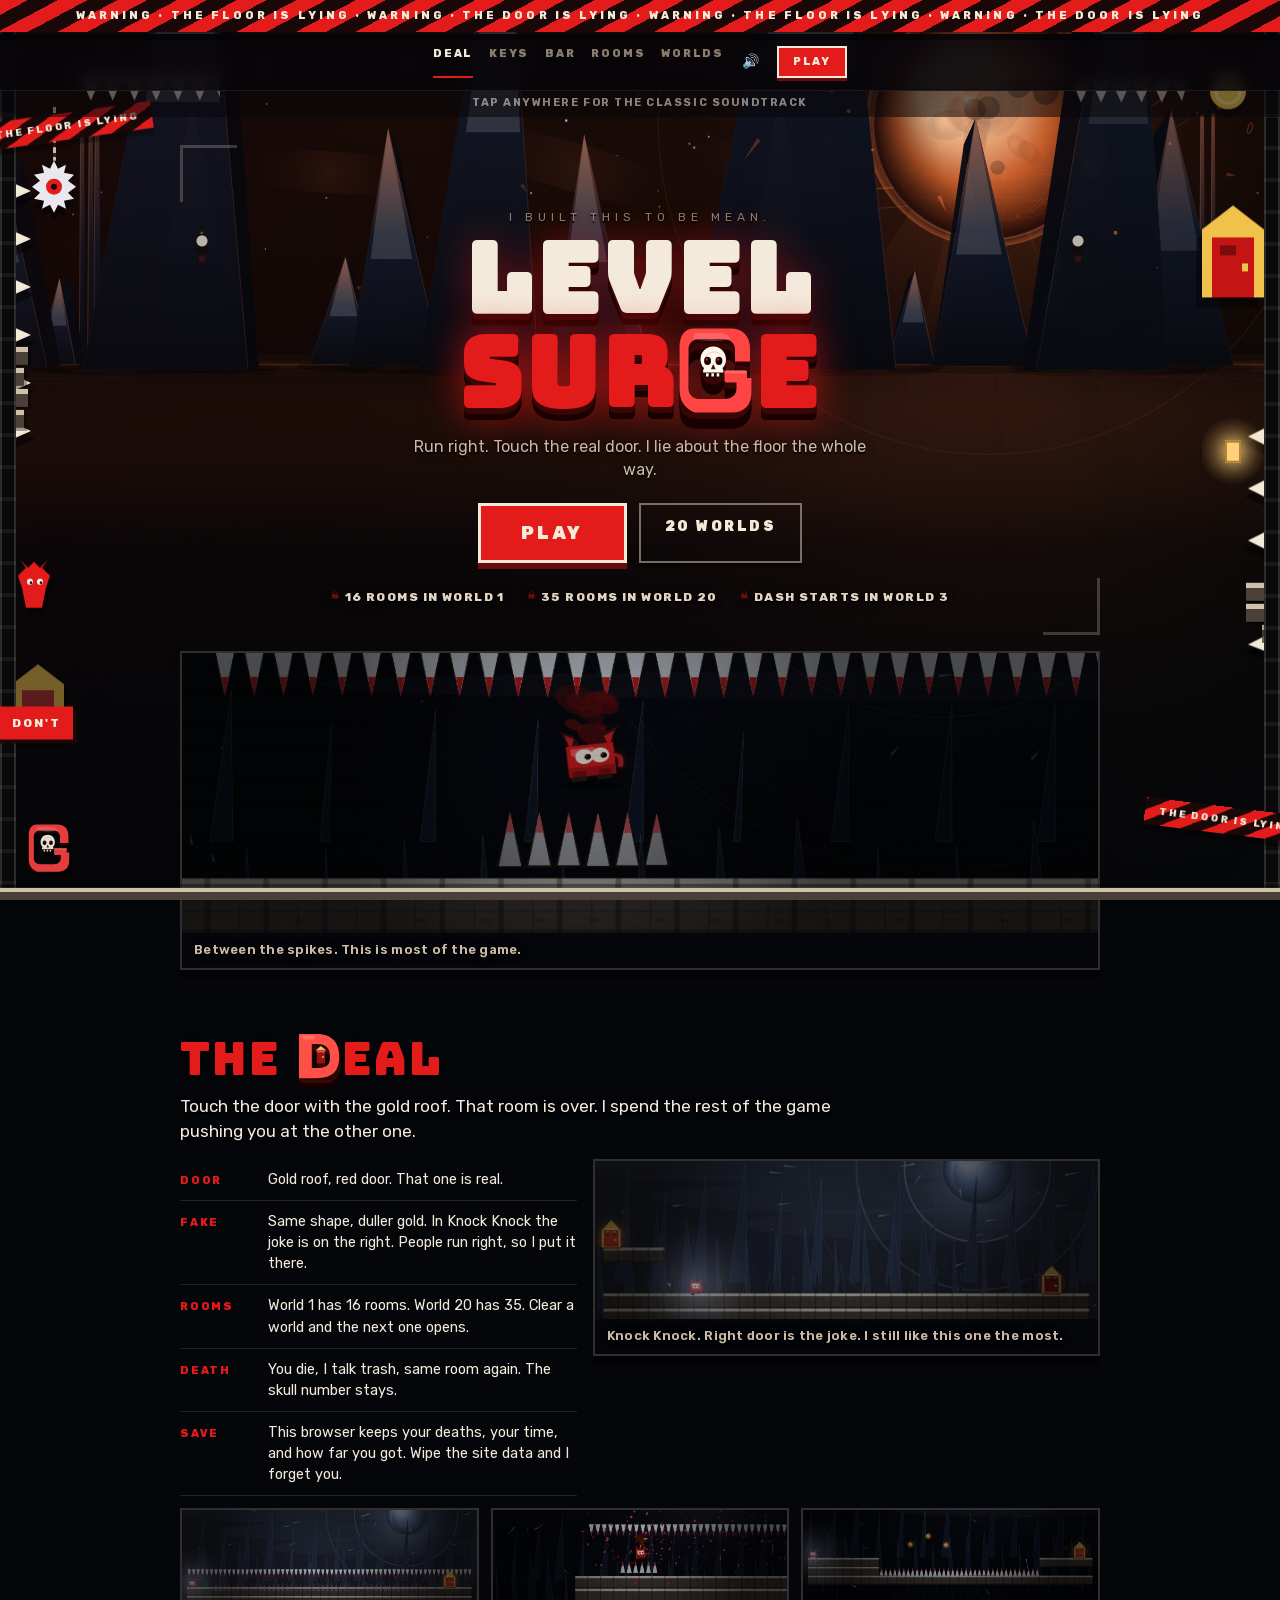
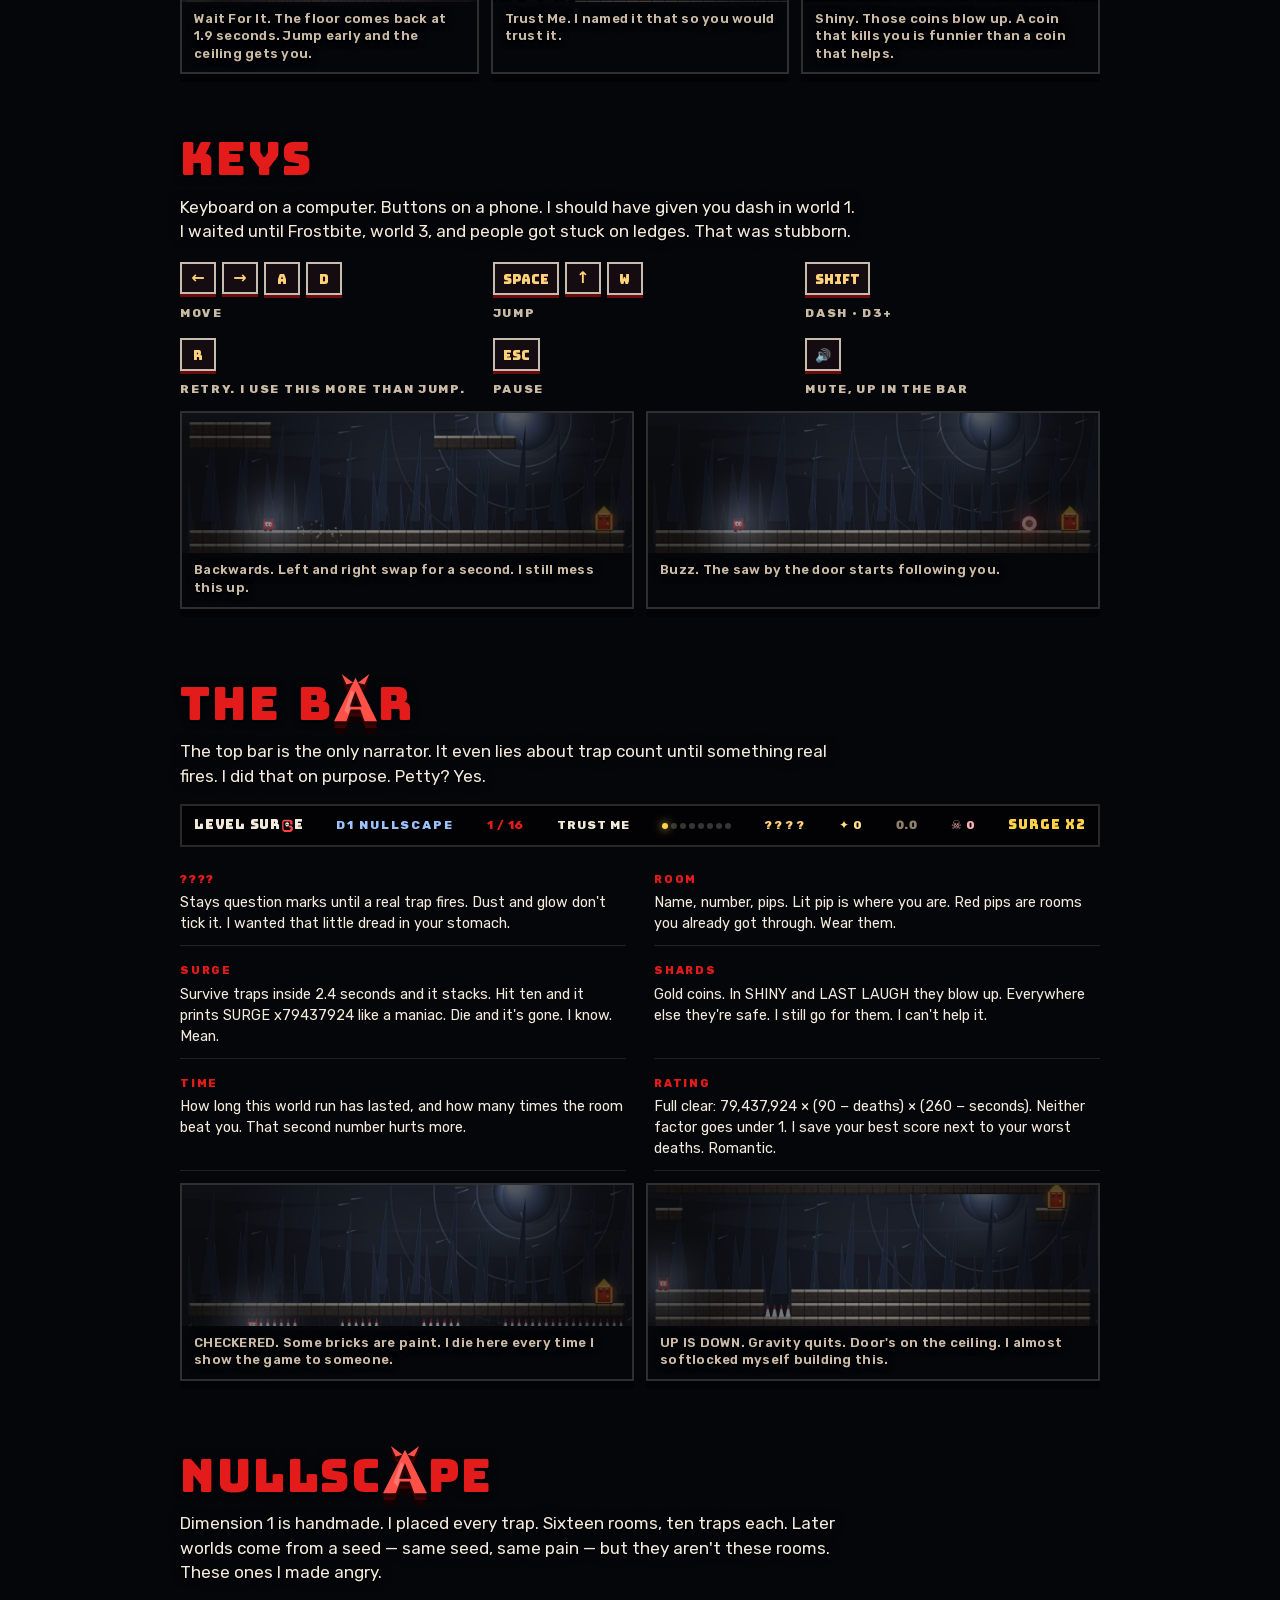
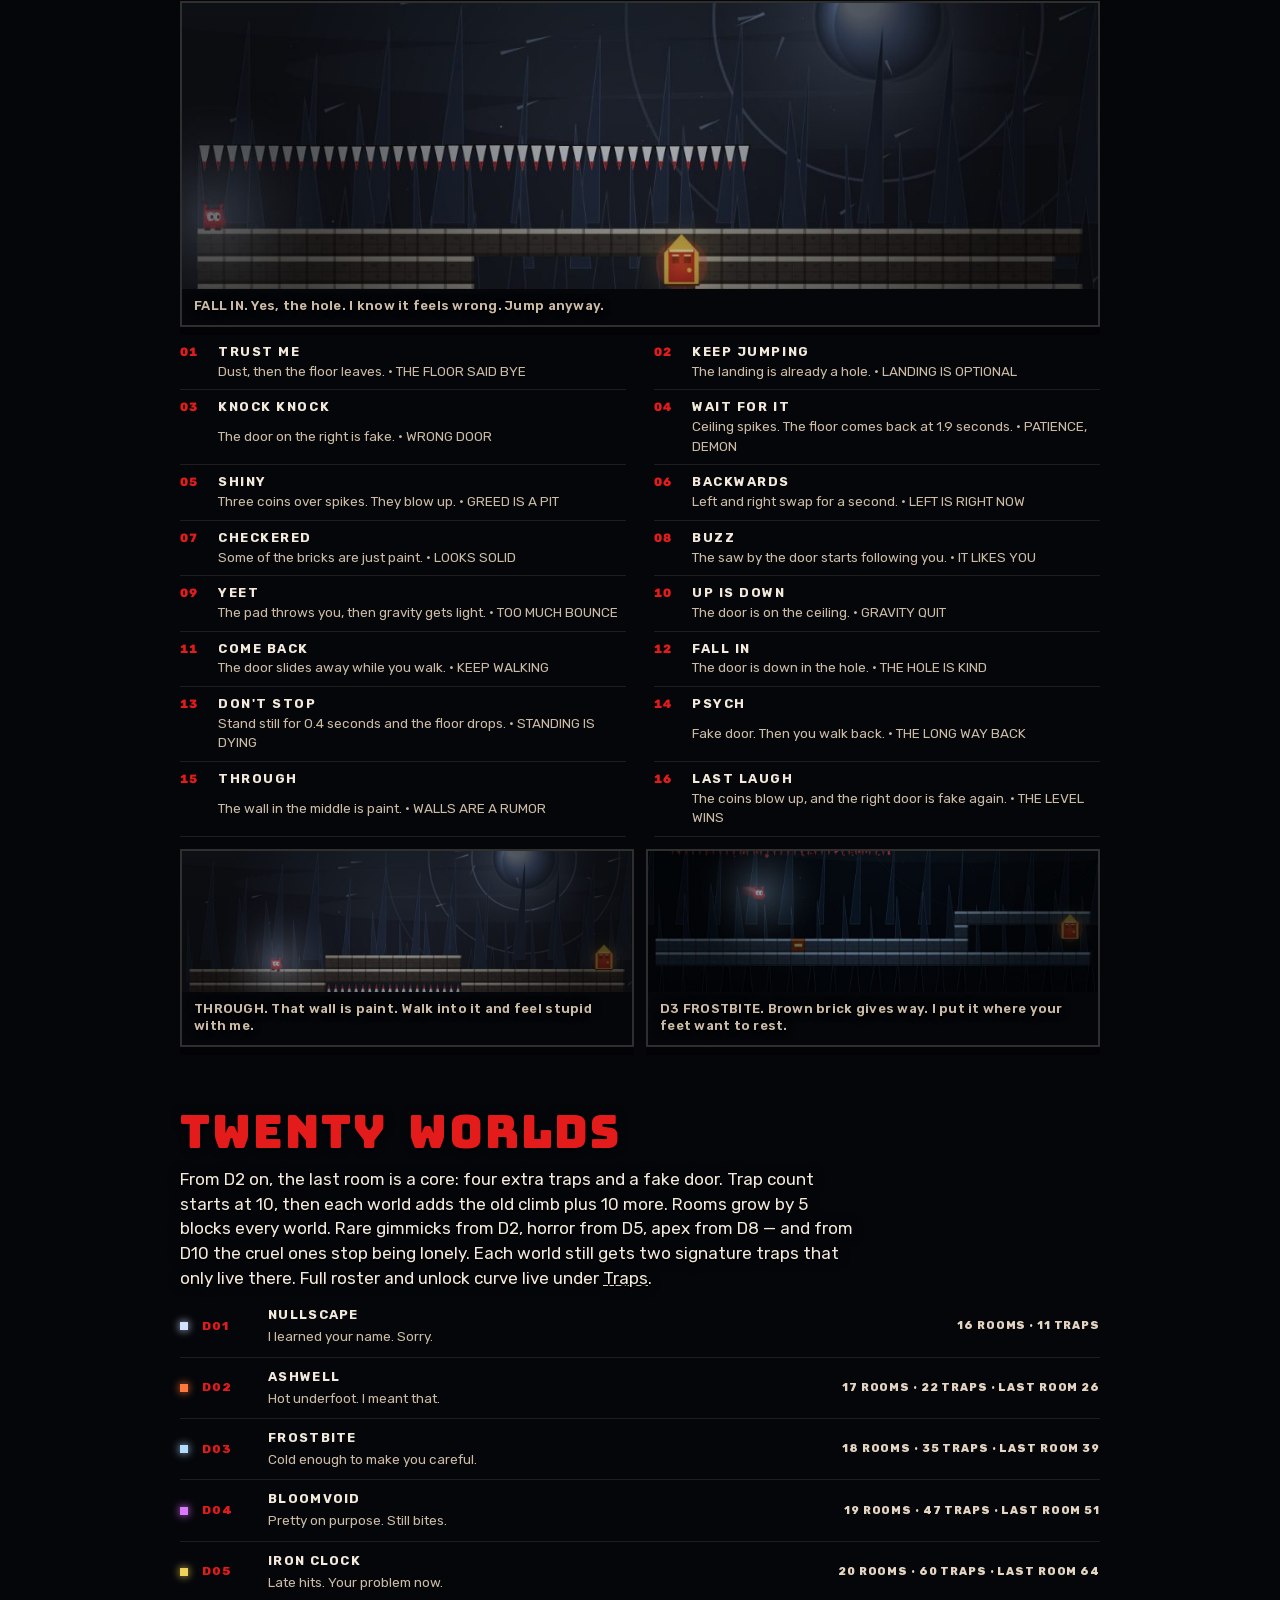
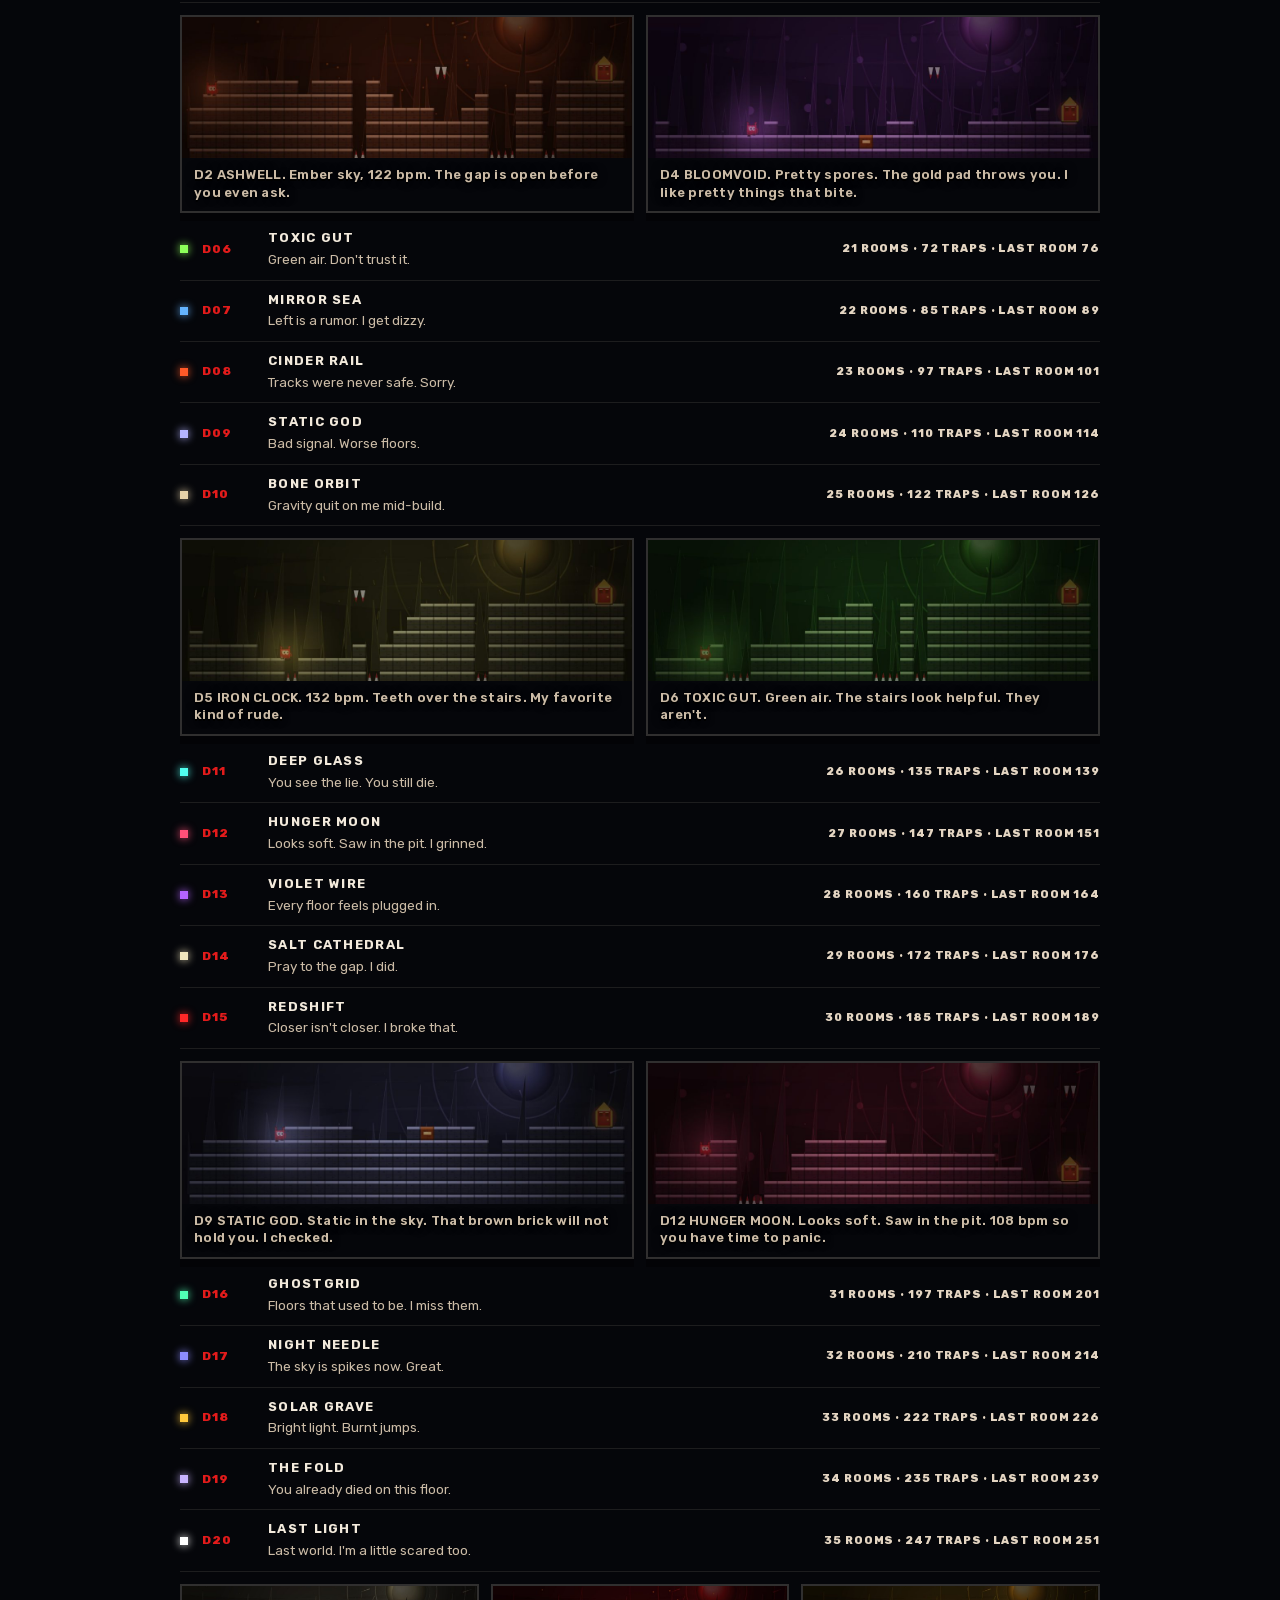
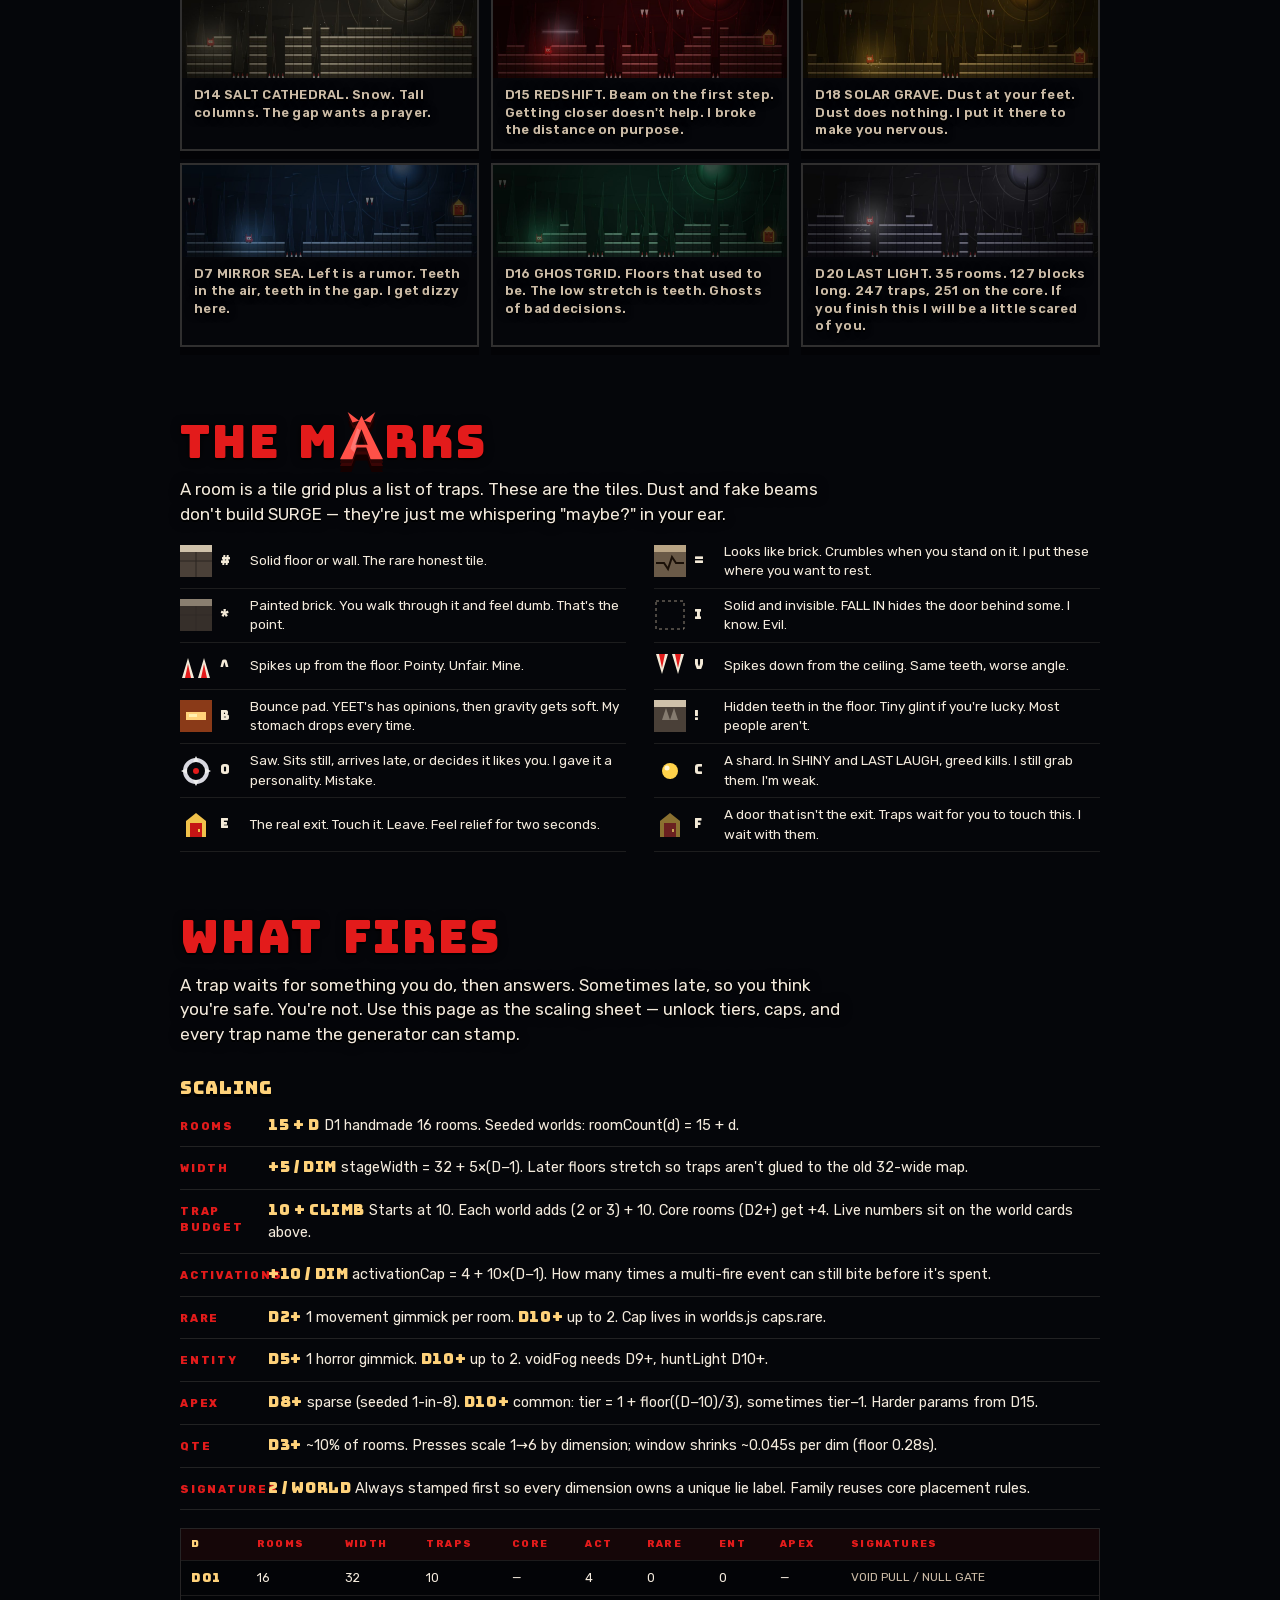
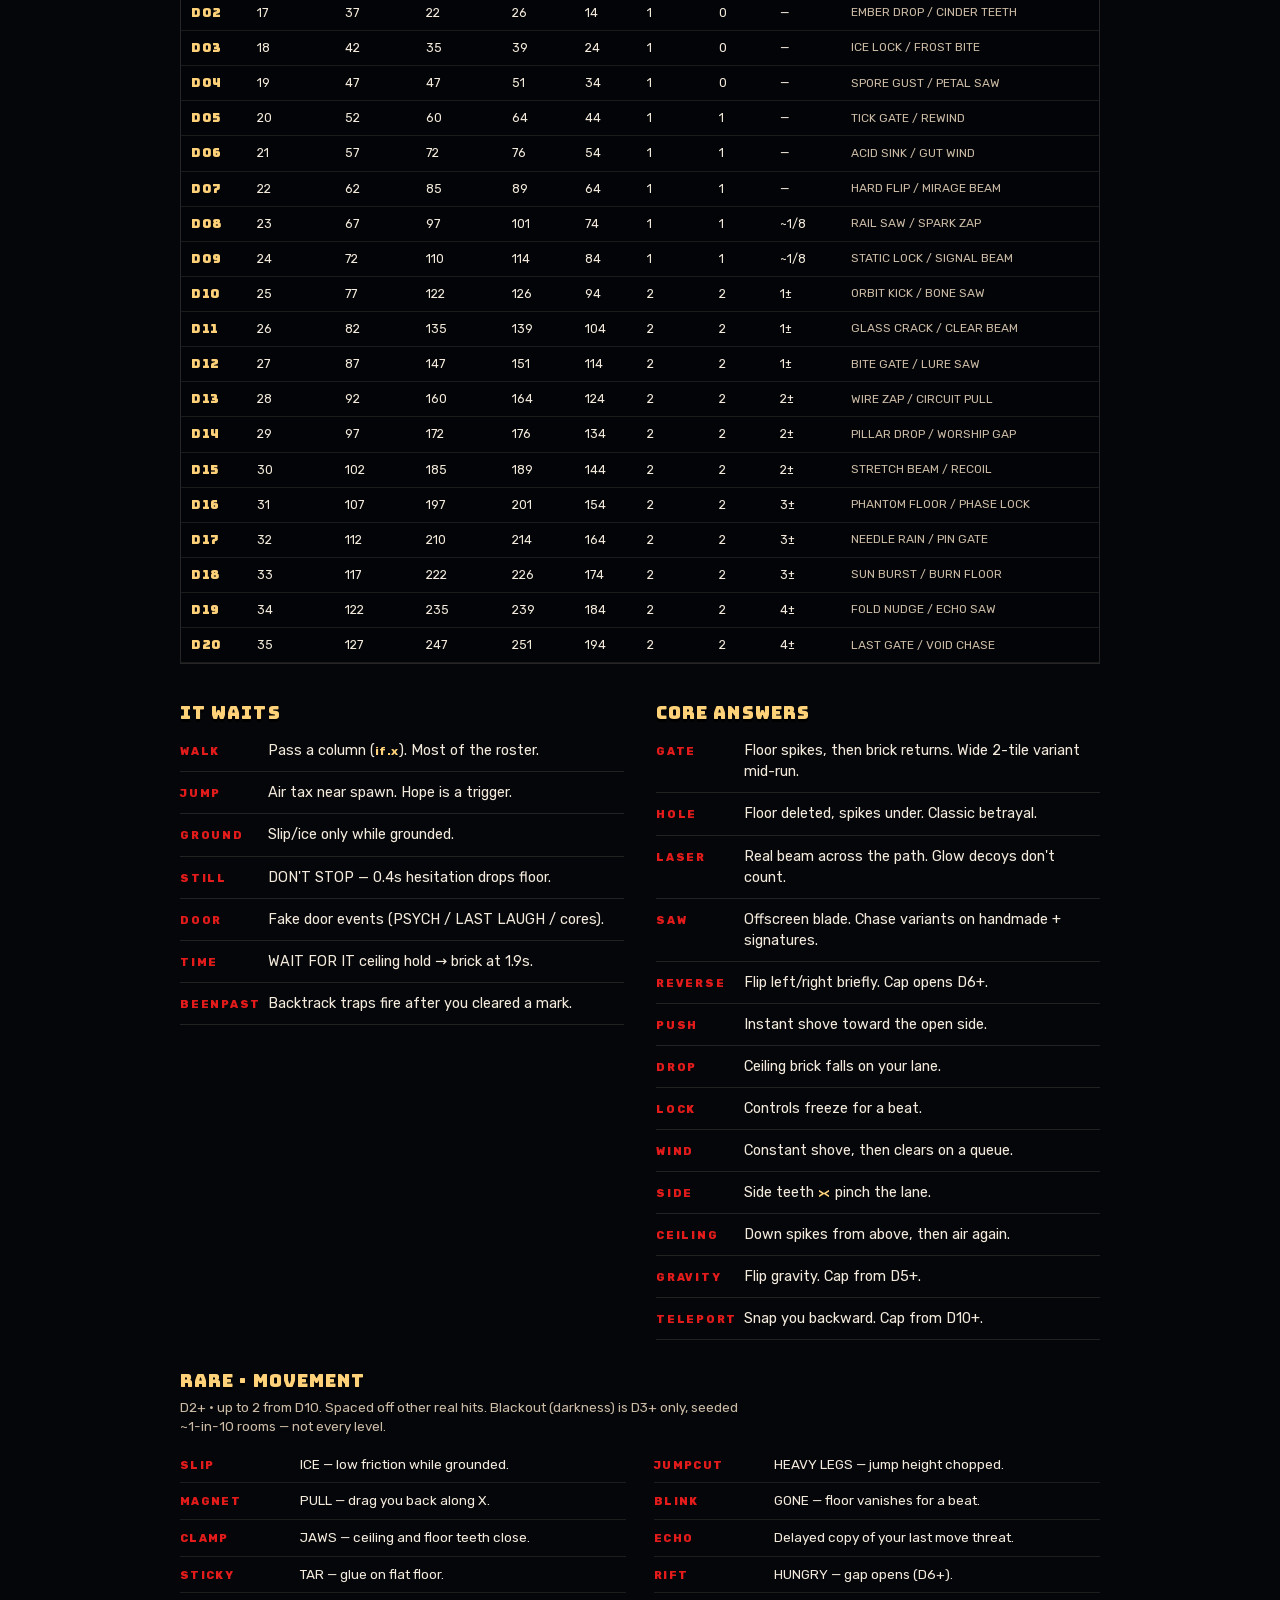
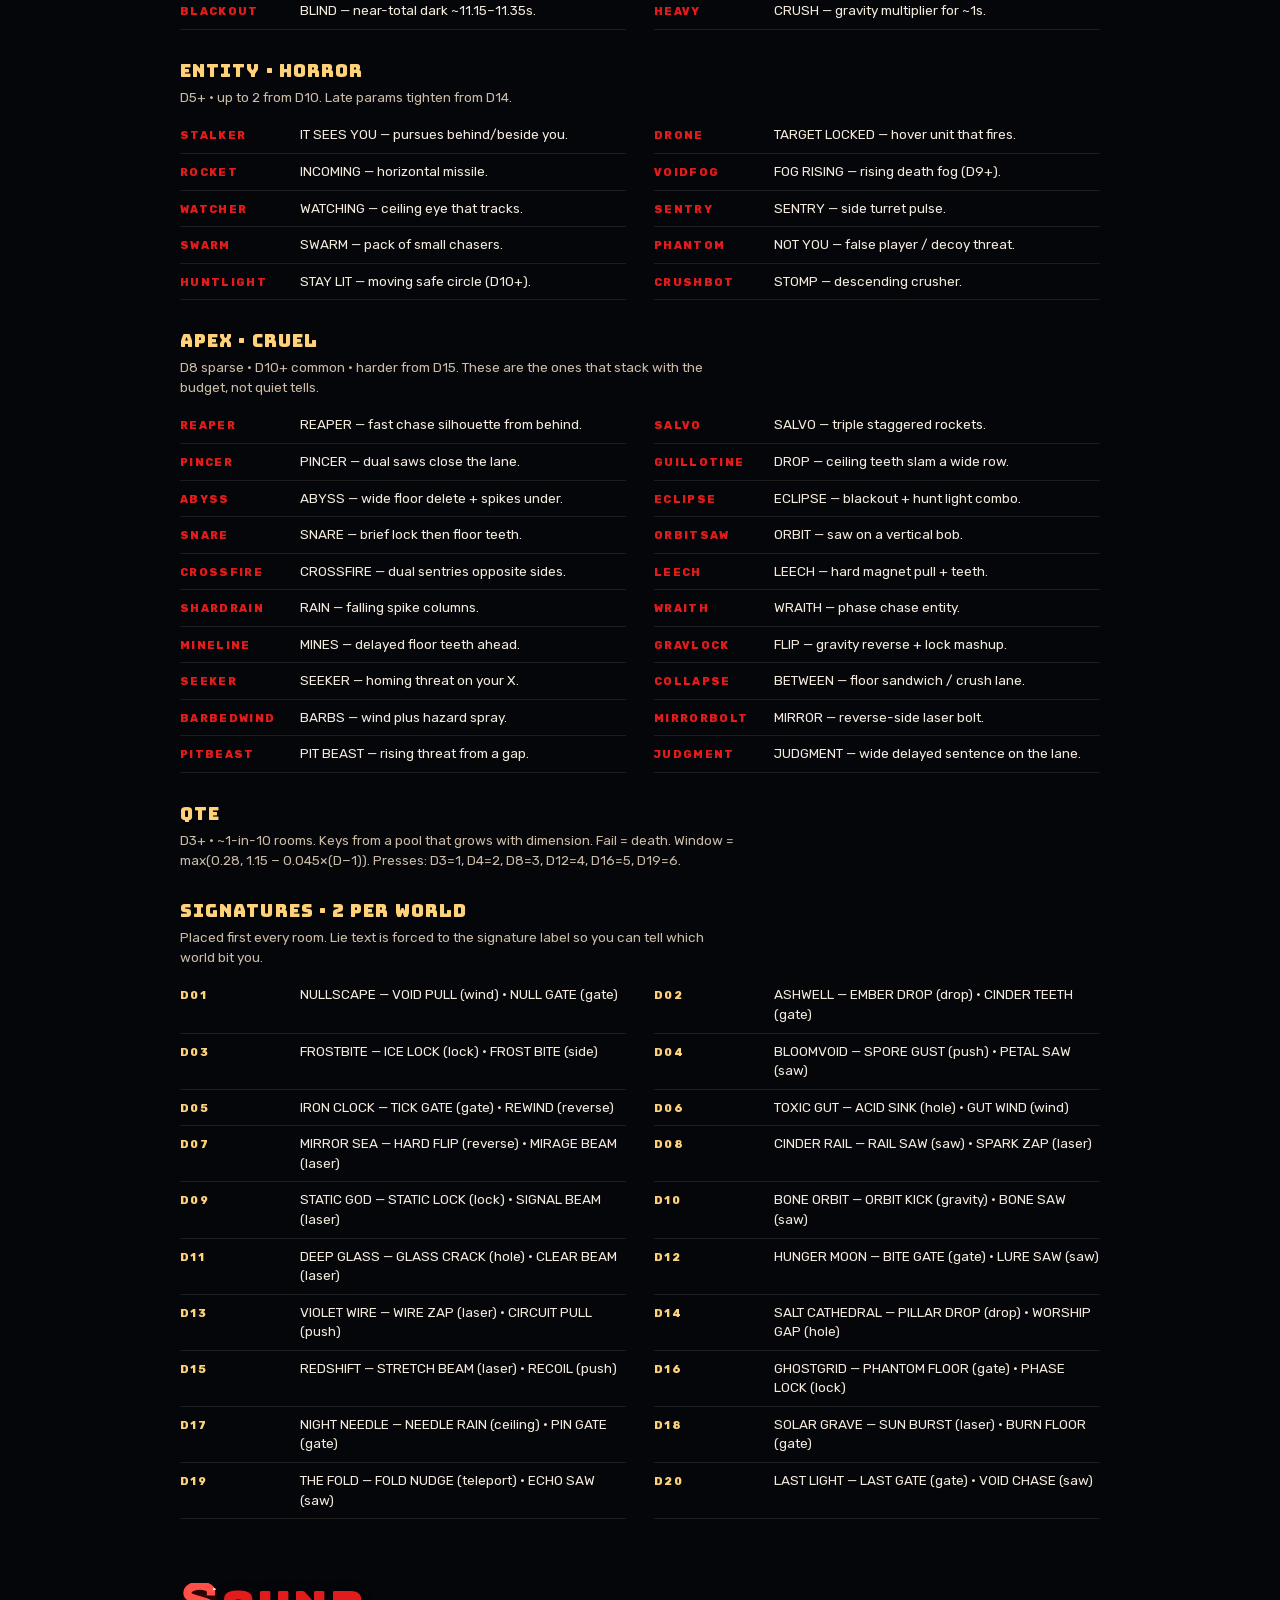
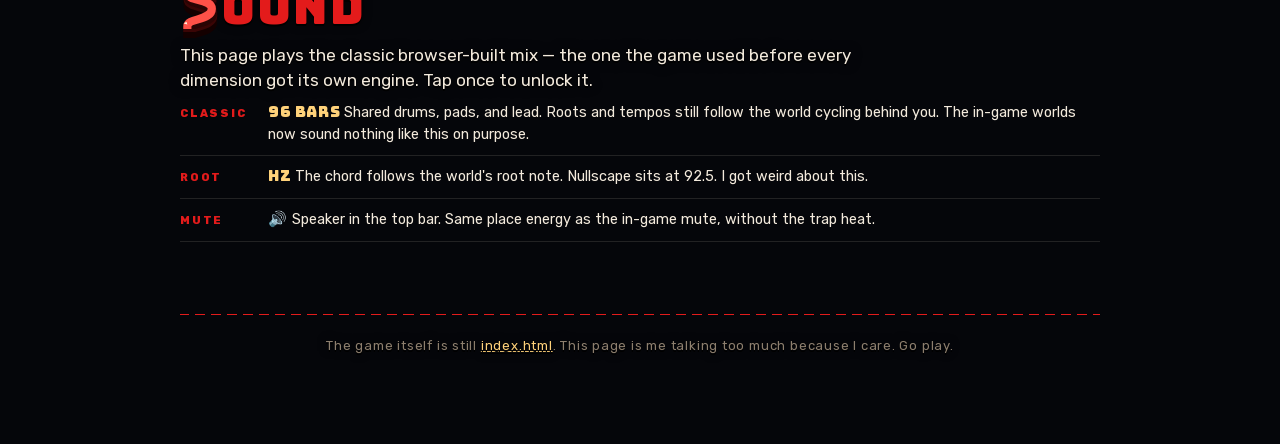
==== commit 23f2df90: "Restore the about traps sheet and note rare blackout rules. Co-authored-by: Cursor <cursoragent@curs" ====
--- a/about.html
+++ b/about.html
@@ -89,7 +89,7 @@
     <button type="button" id="about-mute" class="mute" aria-pressed="false" title="Mute classic soundtrack">🔊</button>
     <a class="play" href="index.html">Play</a>
   </nav>
-  <p id="about-sound-tip" class="sound-tip">tap anywhere if you want the music</p>
+  <p id="about-sound-tip" class="sound-tip">tap anywhere for the classic soundtrack</p>
 
   <main class="wrap">
     <header class="hero">
@@ -121,7 +121,7 @@
 
     <section id="run">
       <h2 data-letters="D">THE DEAL</h2>
-      <p class="lead">Touch the door with the gold roof. That room is over. I spend the rest of the game trying to make you touch the other one.</p>
+      <p class="lead">Touch the door with the gold roof. That room is over. I spend the rest of the game pushing you at the other one.</p>
       <div class="split">
         <ul class="specs">
           <li>
@@ -209,7 +209,7 @@
 
     <section id="hud">
       <h2 data-letters="A">THE BAR</h2>
-      <p class="lead">The strip at the top. The trap count stays as question marks until a real trap fires. I like you not knowing.</p>
+      <p class="lead">The top bar is the only narrator. It even lies about trap count until something real fires. I did that on purpose. Petty? Yes.</p>
       <div class="bar" aria-hidden="true">
         <span class="brand">LEVEL SUR<span class="logo-g"><img src="img/logo-g.svg" alt="" /></span>E</span>
         <span class="dim">D1 NULLSCAPE</span>
@@ -225,78 +225,325 @@
       <div class="defs">
         <div>
           <b>????</b>
-          <p>Stays question marks until a real trap fires. Dust and a fake glow do not count.</p>
+          <p>Stays question marks until a real trap fires. Dust and glow don't tick it. I wanted that little dread in your stomach.</p>
         </div>
         <div>
           <b>Room</b>
-          <p>Name and number. The bright dot is you. Red dots are rooms you already beat.</p>
+          <p>Name, number, pips. Lit pip is where you are. Red pips are rooms you already got through. Wear them.</p>
         </div>
         <div>
           <b>SURGE</b>
-          <p>Live through traps for 2.4 seconds and it stacks. At 10 it prints SURGE x79437924. Die and it goes back to nothing.</p>
+          <p>Survive traps inside 2.4 seconds and it stacks. Hit ten and it prints SURGE x79437924 like a maniac. Die and it's gone. I know. Mean.</p>
         </div>
         <div>
           <b>Shards</b>
-          <p>Gold coins. Safe, except Shiny and Last Laugh, where they blow up. I still grab them.</p>
+          <p>Gold coins. In SHINY and LAST LAUGH they blow up. Everywhere else they're safe. I still go for them. I can't help it.</p>
         </div>
         <div>
           <b>Time</b>
-          <p>How long this world has taken, and how many times you died in it.</p>
-        </div>
-        <div>
-          <b>Score</b>
-          <p>Clear a world and I score you from your deaths and your time. Less of both is better. I keep the best one.</p>
+          <p>How long this world run has lasted, and how many times the room beat you. That second number hurts more.</p>
+        </div>
+        <div>
+          <b>Rating</b>
+          <p>Full clear: 79,437,924 × (90 − deaths) × (260 − seconds). Neither factor goes under 1. I save your best score next to your worst deaths. Romantic.</p>
         </div>
       </div>
       <div class="row2">
         <figure class="shot">
           <img src="img/shots/checkered.jpg" alt="Checkered. A long brick floor with a dense row of spikes visible in the gap underneath, and the door at the right." />
-          <figcaption>Checkered. Some bricks are paint. I walk into them anyway.</figcaption>
+          <figcaption>CHECKERED. Some bricks are paint. I die here every time I show the game to someone.</figcaption>
         </figure>
         <figure class="shot">
           <img src="img/shots/up.jpg" alt="Up Is Down. The exit door sits on a brick platform against the ceiling. A pit of spikes breaks the floor." />
-          <figcaption>Up Is Down. Gravity flips. The door is on the ceiling.</figcaption>
+          <figcaption>UP IS DOWN. Gravity quits. Door's on the ceiling. I almost softlocked myself building this.</figcaption>
         </figure>
       </div>
     </section>
 
     <section id="nullscape">
       <h2 data-letters="A">NULLSCAPE</h2>
-      <p class="lead">I placed every trap in these 16 rooms by hand. Later worlds are built from a fixed number, so they always come out the same, but they are not these rooms. I was madder when I made these.</p>
+      <p class="lead">Dimension 1 is handmade. I placed every trap. Sixteen rooms, ten traps each. Later worlds come from a seed — same seed, same pain — but they aren't these rooms. These ones I made angry.</p>
       <figure class="shot">
         <img src="img/shots/fall.jpg" alt="Fall In. A row of ceiling spikes, and the exit door sitting down inside a hole in the floor." />
-        <figcaption>Fall In. The door is in the hole. Jump.</figcaption>
+        <figcaption>FALL IN. Yes, the hole. I know it feels wrong. Jump anyway.</figcaption>
       </figure>
       <div class="rooms" id="room-list"></div>
       <div class="row2">
         <figure class="shot">
           <img src="img/shots/through.jpg" alt="Through. A low brick wall sits in the middle of the floor, with spikes packed underneath it. The door is at the right." />
-          <figcaption>Through. That wall is paint. Walk into it.</figcaption>
+          <figcaption>THROUGH. That wall is paint. Walk into it and feel stupid with me.</figcaption>
         </figure>
         <figure class="shot">
           <img src="img/shots/frostbite.jpg" alt="Frostbite. The character is in the air under red ceiling spikes, heading toward a door on a raised ledge. A brown brick sits in the floor." />
-          <figcaption>Frostbite, world 3. The brown brick breaks. I put it where your feet want to stop.</figcaption>
+          <figcaption>D3 FROSTBITE. Brown brick gives way. I put it where your feet want to rest.</figcaption>
         </figure>
       </div>
     </section>
 
     <section id="worlds">
       <h2>TWENTY WORLDS</h2>
-      <p class="lead">From world 2, the last room adds four traps and a fake door. Each world is 5 blocks wider than the one before it. I got bored of the floor just falling out, so each world keeps two lies the other worlds do not use.</p>
-      <p class="lead">Dash starts in world 3. About 1 room in 10 also asks you to hit a letter. Miss the letter and you die right then. World 3 wants one letter. World 19 wants six, and the timer is short. By world 5, a saw or something worse starts coming after you.</p>
+      <p class="lead">From D2 on, the last room is a core: four extra traps and a fake door. Trap count starts at 10, then each world adds the old climb plus 10 more. Rooms grow by 5 blocks every world. Rare gimmicks from D2, horror from D5, apex from D8 — and from D10 the cruel ones stop being lonely. Each world still gets two signature traps that only live there. Full roster and unlock curve live under <a href="#traps">Traps</a>.</p>
       <div class="worlds" id="world-a"></div>
+      <div class="row2">
+        <figure class="shot">
+          <img src="img/shots/ashwell.jpg" alt="Ashwell. Brown ember sky, stepped brick towers, a gap with spikes at the bottom, and two spikes hanging in the air." />
+          <figcaption>D2 ASHWELL. Ember sky, 122 bpm. The gap is open before you even ask.</figcaption>
+        </figure>
+        <figure class="shot">
+          <img src="img/shots/bloom.jpg" alt="Bloomvoid. Purple spore sky. A bounce pad is set into the brick floor, with small platforms stepping toward the door." />
+          <figcaption>D4 BLOOMVOID. Pretty spores. The gold pad throws you. I like pretty things that bite.</figcaption>
+        </figure>
+      </div>
       <div class="worlds" id="world-b"></div>
+      <div class="row2">
+        <figure class="shot">
+          <img src="img/shots/iron.jpg" alt="Iron Clock. Olive sky with sparks. Brick stairs climb toward the door, with spikes hanging over the steps and more spikes in the gaps." />
+          <figcaption>D5 IRON CLOCK. 132 bpm. Teeth over the stairs. My favorite kind of rude.</figcaption>
+        </figure>
+        <figure class="shot">
+          <img src="img/shots/toxic.jpg" alt="Toxic Gut. Green rain. Brick stairs rise toward a high door, with spikes in the low gap." />
+          <figcaption>D6 TOXIC GUT. Green air. The stairs look helpful. They aren't.</figcaption>
+        </figure>
+      </div>
       <div class="worlds" id="world-c"></div>
+      <div class="row2">
+        <figure class="shot">
+          <img src="img/shots/static.jpg" alt="Static God. A dark blue room broken into platforms, with a single brown crumble brick on the middle platform." />
+          <figcaption>D9 STATIC GOD. Static in the sky. That brown brick will not hold you. I checked.</figcaption>
+        </figure>
+        <figure class="shot">
+          <img src="img/shots/hunger.jpg" alt="Hunger Moon. A red sky. Brick stairs step down into a pit where a saw is waiting, then back up to the door." />
+          <figcaption>D12 HUNGER MOON. Looks soft. Saw in the pit. 108 bpm so you have time to panic.</figcaption>
+        </figure>
+      </div>
       <div class="worlds" id="world-d"></div>
-      <figure class="shot">
-        <img src="img/shots/lastlight.jpg" alt="Last Light. An almost black sky. The character stands on a high brick shelf beside a gap full of spikes, with the door on a far ledge." />
-        <figcaption>Last Light. 35 rooms. 247 traps, and 251 in the last room. I left it this long on purpose.</figcaption>
-      </figure>
+      <div class="row3">
+        <figure class="shot">
+          <img src="img/shots/salt.jpg" alt="Salt Cathedral. Pale snow sky. Tall brick columns with a spike-filled gap between them, and the door up on the right." />
+          <figcaption>D14 SALT CATHEDRAL. Snow. Tall columns. The gap wants a prayer.</figcaption>
+        </figure>
+        <figure class="shot">
+          <img src="img/shots/redshift.jpg" alt="Redshift. A deep red sky. A bright horizontal beam crosses the first platform, with spikes hanging above the gaps." />
+          <figcaption>D15 REDSHIFT. Beam on the first step. Getting closer doesn't help. I broke the distance on purpose.</figcaption>
+        </figure>
+        <figure class="shot">
+          <img src="img/shots/solar.jpg" alt="Solar Grave. A gold sky. Dust kicks up at the character's feet on a long brick floor, with spikes in a gap farther on." />
+          <figcaption>D18 SOLAR GRAVE. Dust at your feet. Dust does nothing. I put it there to make you nervous.</figcaption>
+        </figure>
+      </div>
+      <div class="row3">
+        <figure class="shot">
+          <img src="img/shots/mirror.jpg" alt="Mirror Sea. A dark blue room. Two pairs of spikes hang in the air above a floor that breaks into a spike pit." />
+          <figcaption>D7 MIRROR SEA. Left is a rumor. Teeth in the air, teeth in the gap. I get dizzy here.</figcaption>
+        </figure>
+        <figure class="shot">
+          <img src="img/shots/ghost.jpg" alt="Ghostgrid. A green static sky. The floor steps up and down, with a row of spikes in the low stretch." />
+          <figcaption>D16 GHOSTGRID. Floors that used to be. The low stretch is teeth. Ghosts of bad decisions.</figcaption>
+        </figure>
+        <figure class="shot">
+          <img src="img/shots/lastlight.jpg" alt="Last Light. An almost black sky. The character stands on a high brick shelf beside a gap full of spikes, with the door on a far ledge." />
+          <figcaption>D20 LAST LIGHT. 35 rooms. 127 blocks long. 247 traps, 251 on the core. If you finish this I will be a little scared of you.</figcaption>
+        </figure>
+      </div>
+    </section>
+
+    <section id="marks">
+      <h2 data-letters="A">THE MARKS</h2>
+      <p class="lead">A room is a tile grid plus a list of traps. These are the tiles. Dust and fake beams don't build SURGE — they're just me whispering "maybe?" in your ear.</p>
+      <div class="marks">
+        <div class="mark">
+          <svg viewBox="0 0 32 32" aria-hidden="true"><rect width="32" height="32" fill="#4a4038"/><rect y="0" width="32" height="7" fill="#cfc1aa"/><path d="M0 16 H32 M16 7 V32" stroke="#2a2420" stroke-width="1"/></svg>
+          <code>#</code><span>Solid floor or wall. The rare honest tile.</span>
+        </div>
+        <div class="mark">
+          <svg viewBox="0 0 32 32" aria-hidden="true"><rect width="32" height="32" fill="#6a5a48"/><rect y="0" width="32" height="7" fill="#b9a484"/><path d="M2 18 H10 L14 24 L18 12 L22 18 H30" fill="none" stroke="#1a1008" stroke-width="2"/></svg>
+          <code>=</code><span>Looks like brick. Crumbles when you stand on it. I put these where you want to rest.</span>
+        </div>
+        <div class="mark">
+          <svg viewBox="0 0 32 32" aria-hidden="true"><rect width="32" height="32" fill="#4a4038" opacity=".72"/><rect y="0" width="32" height="7" fill="#cfc1aa" opacity=".55"/><path d="M0 16 H32 M16 7 V32" stroke="#2a2420" stroke-width="1" opacity=".5"/></svg>
+          <code>*</code><span>Painted brick. You walk through it and feel dumb. That's the point.</span>
+        </div>
+        <div class="mark">
+          <svg viewBox="0 0 32 32" aria-hidden="true"><rect x="2" y="2" width="28" height="28" fill="none" stroke="#cfc1aa" stroke-dasharray="3 3" opacity=".7"/></svg>
+          <code>i</code><span>Solid and invisible. FALL IN hides the door behind some. I know. Evil.</span>
+        </div>
+        <div class="mark">
+          <svg viewBox="0 0 32 32" aria-hidden="true"><path d="M2 28 L8 8 L14 28 Z M18 28 L24 8 L30 28 Z" fill="#f4ead8"/><path d="M5 28 L8 14 L11 28 Z M21 28 L24 14 L27 28 Z" fill="#e31b1b"/></svg>
+          <code>^</code><span>Spikes up from the floor. Pointy. Unfair. Mine.</span>
+        </div>
+        <div class="mark">
+          <svg viewBox="0 0 32 32" aria-hidden="true"><path d="M2 4 L8 24 L14 4 Z M18 4 L24 24 L30 4 Z" fill="#f4ead8"/><path d="M5 4 L8 18 L11 4 Z M21 4 L24 18 L27 4 Z" fill="#e31b1b"/></svg>
+          <code>v</code><span>Spikes down from the ceiling. Same teeth, worse angle.</span>
+        </div>
+        <div class="mark">
+          <svg viewBox="0 0 32 32" aria-hidden="true"><rect width="32" height="32" fill="#8a3a18"/><rect x="6" y="12" width="20" height="8" fill="#ffd27a"/><rect x="9" y="14" width="8" height="3" fill="#fff1b0"/></svg>
+          <code>B</code><span>Bounce pad. YEET's has opinions, then gravity gets soft. My stomach drops every time.</span>
+        </div>
+        <div class="mark">
+          <svg viewBox="0 0 32 32" aria-hidden="true"><rect width="32" height="32" fill="#4a4038"/><rect y="0" width="32" height="7" fill="#cfc1aa"/><path d="M8 20 L12 8 L16 20 Z M16 20 L20 8 L24 20 Z" fill="#f4ead8" opacity=".35"/></svg>
+          <code>!</code><span>Hidden teeth in the floor. Tiny glint if you're lucky. Most people aren't.</span>
+        </div>
+        <div class="mark">
+          <svg viewBox="0 0 32 32" aria-hidden="true"><circle cx="16" cy="16" r="11" fill="none" stroke="#d8d8e0" stroke-width="4"/><circle cx="16" cy="16" r="3" fill="#e31b1b"/><path d="M16 1 L19 7 L13 7 Z M16 31 L13 25 L19 25 Z M1 16 L7 13 L7 19 Z M31 16 L25 19 L25 13 Z" fill="#eee"/></svg>
+          <code>o</code><span>Saw. Sits still, arrives late, or decides it likes you. I gave it a personality. Mistake.</span>
+        </div>
+        <div class="mark">
+          <svg viewBox="0 0 32 32" aria-hidden="true"><circle cx="16" cy="16" r="8" fill="#ffd24a"/><circle cx="13" cy="13" r="2.5" fill="#fff6d8"/></svg>
+          <code>C</code><span>A shard. In SHINY and LAST LAUGH, greed kills. I still grab them. I'm weak.</span>
+        </div>
+        <div class="mark">
+          <svg viewBox="0 0 32 32" aria-hidden="true"><path d="M6 12 L16 4 L26 12 V28 H6 Z" fill="#f0c14b"/><rect x="10" y="14" width="12" height="14" fill="#c41414"/><rect x="18" y="20" width="2" height="3" fill="#f0c14b"/></svg>
+          <code>E</code><span>The real exit. Touch it. Leave. Feel relief for two seconds.</span>
+        </div>
+        <div class="mark">
+          <svg viewBox="0 0 32 32" aria-hidden="true"><path d="M6 12 L16 4 L26 12 V28 H6 Z" fill="#8a7030"/><rect x="10" y="14" width="12" height="14" fill="#6a2020"/><rect x="18" y="20" width="2" height="3" fill="#c4a050"/></svg>
+          <code>F</code><span>A door that isn't the exit. Traps wait for you to touch this. I wait with them.</span>
+        </div>
+      </div>
+    </section>
+
+    <section id="traps">
+      <h2>WHAT FIRES</h2>
+      <p class="lead">A trap waits for something you do, then answers. Sometimes late, so you think you're safe. You're not. Use this page as the scaling sheet — unlock tiers, caps, and every trap name the generator can stamp.</p>
+
+      <h3 class="band-title">SCALING</h3>
+      <ul class="specs" id="scale-sheet">
+        <li><span>Rooms</span><em><strong>15 + D</strong> D1 handmade 16 rooms. Seeded worlds: roomCount(d) = 15 + d.</em></li>
+        <li><span>Width</span><em><strong>+5 / dim</strong> stageWidth = 32 + 5×(D−1). Later floors stretch so traps aren't glued to the old 32-wide map.</em></li>
+        <li><span>Trap budget</span><em><strong>10 + climb</strong> Starts at 10. Each world adds (2 or 3) + 10. Core rooms (D2+) get +4. Live numbers sit on the world cards above.</em></li>
+        <li><span>Activations</span><em><strong>+10 / dim</strong> activationCap = 4 + 10×(D−1). How many times a multi-fire event can still bite before it's spent.</em></li>
+        <li><span>Rare</span><em><strong>D2+</strong> 1 movement gimmick per room. <strong>D10+</strong> up to 2. Cap lives in worlds.js caps.rare.</em></li>
+        <li><span>Entity</span><em><strong>D5+</strong> 1 horror gimmick. <strong>D10+</strong> up to 2. voidFog needs D9+, huntLight D10+.</em></li>
+        <li><span>Apex</span><em><strong>D8+</strong> sparse (seeded 1-in-8). <strong>D10+</strong> common: tier = 1 + floor((D−10)/3), sometimes tier−1. Harder params from D15.</em></li>
+        <li><span>QTE</span><em><strong>D3+</strong> ~10% of rooms. Presses scale 1→6 by dimension; window shrinks ~0.045s per dim (floor 0.28s).</em></li>
+        <li><span>Signatures</span><em><strong>2 / world</strong> Always stamped first so every dimension owns a unique lie label. Family reuses core placement rules.</em></li>
+      </ul>
+      <div class="scale-table-wrap">
+        <table class="scale-table" id="scale-table" aria-label="Per-dimension trap scaling">
+          <thead>
+            <tr><th>D</th><th>Rooms</th><th>Width</th><th>Traps</th><th>Core</th><th>Act</th><th>Rare</th><th>Ent</th><th>Apex</th><th>Signatures</th></tr>
+          </thead>
+          <tbody></tbody>
+        </table>
+      </div>
+
+      <div class="cols">
+        <div>
+          <h3>IT WAITS</h3>
+          <ul class="beats">
+            <li class="beat"><b>Walk</b><em>Pass a column (<code>if.x</code>). Most of the roster.</em></li>
+            <li class="beat"><b>Jump</b><em>Air tax near spawn. Hope is a trigger.</em></li>
+            <li class="beat"><b>Ground</b><em>Slip/ice only while grounded.</em></li>
+            <li class="beat"><b>Still</b><em>DON'T STOP — 0.4s hesitation drops floor.</em></li>
+            <li class="beat"><b>Door</b><em>Fake door events (PSYCH / LAST LAUGH / cores).</em></li>
+            <li class="beat"><b>Time</b><em>WAIT FOR IT ceiling hold → brick at 1.9s.</em></li>
+            <li class="beat"><b>BeenPast</b><em>Backtrack traps fire after you cleared a mark.</em></li>
+          </ul>
+        </div>
+        <div>
+          <h3>CORE ANSWERS</h3>
+          <ul class="beats">
+            <li class="beat"><b>gate</b><em>Floor spikes, then brick returns. Wide 2-tile variant mid-run.</em></li>
+            <li class="beat"><b>hole</b><em>Floor deleted, spikes under. Classic betrayal.</em></li>
+            <li class="beat"><b>laser</b><em>Real beam across the path. Glow decoys don't count.</em></li>
+            <li class="beat"><b>saw</b><em>Offscreen blade. Chase variants on handmade + signatures.</em></li>
+            <li class="beat"><b>reverse</b><em>Flip left/right briefly. Cap opens D6+.</em></li>
+            <li class="beat"><b>push</b><em>Instant shove toward the open side.</em></li>
+            <li class="beat"><b>drop</b><em>Ceiling brick falls on your lane.</em></li>
+            <li class="beat"><b>lock</b><em>Controls freeze for a beat.</em></li>
+            <li class="beat"><b>wind</b><em>Constant shove, then clears on a queue.</em></li>
+            <li class="beat"><b>side</b><em>Side teeth <code>&gt;</code><code>&lt;</code> pinch the lane.</em></li>
+            <li class="beat"><b>ceiling</b><em>Down spikes from above, then air again.</em></li>
+            <li class="beat"><b>gravity</b><em>Flip gravity. Cap from D5+.</em></li>
+            <li class="beat"><b>teleport</b><em>Snap you backward. Cap from D10+.</em></li>
+          </ul>
+        </div>
+      </div>
+
+      <h3 class="band-title">RARE · MOVEMENT</h3>
+      <p class="band-note">D2+ · up to 2 from D10. Spaced off other real hits. Blackout (darkness) is D3+ only, seeded ~1-in-10 rooms — not every level.</p>
+      <ul class="trap-grid">
+        <li><b>slip</b><em>ICE — low friction while grounded.</em></li>
+        <li><b>jumpCut</b><em>HEAVY LEGS — jump height chopped.</em></li>
+        <li><b>magnet</b><em>PULL — drag you back along X.</em></li>
+        <li><b>blink</b><em>GONE — floor vanishes for a beat.</em></li>
+        <li><b>clamp</b><em>JAWS — ceiling and floor teeth close.</em></li>
+        <li><b>echo</b><em>Delayed copy of your last move threat.</em></li>
+        <li><b>sticky</b><em>TAR — glue on flat floor.</em></li>
+        <li><b>rift</b><em>HUNGRY — gap opens (D6+).</em></li>
+        <li><b>blackout</b><em>BLIND — near-total dark ~11.15–11.35s.</em></li>
+        <li><b>heavy</b><em>CRUSH — gravity multiplier for ~1s.</em></li>
+      </ul>
+
+      <h3 class="band-title">ENTITY · HORROR</h3>
+      <p class="band-note">D5+ · up to 2 from D10. Late params tighten from D14.</p>
+      <ul class="trap-grid">
+        <li><b>stalker</b><em>IT SEES YOU — pursues behind/beside you.</em></li>
+        <li><b>drone</b><em>TARGET LOCKED — hover unit that fires.</em></li>
+        <li><b>rocket</b><em>INCOMING — horizontal missile.</em></li>
+        <li><b>voidFog</b><em>FOG RISING — rising death fog (D9+).</em></li>
+        <li><b>watcher</b><em>WATCHING — ceiling eye that tracks.</em></li>
+        <li><b>sentry</b><em>SENTRY — side turret pulse.</em></li>
+        <li><b>swarm</b><em>SWARM — pack of small chasers.</em></li>
+        <li><b>phantom</b><em>NOT YOU — false player / decoy threat.</em></li>
+        <li><b>huntLight</b><em>STAY LIT — moving safe circle (D10+).</em></li>
+        <li><b>crushBot</b><em>STOMP — descending crusher.</em></li>
+      </ul>
+
+      <h3 class="band-title">APEX · CRUEL</h3>
+      <p class="band-note">D8 sparse · D10+ common · harder from D15. These are the ones that stack with the budget, not quiet tells.</p>
+      <ul class="trap-grid">
+        <li><b>reaper</b><em>REAPER — fast chase silhouette from behind.</em></li>
+        <li><b>salvo</b><em>SALVO — triple staggered rockets.</em></li>
+        <li><b>pincer</b><em>PINCER — dual saws close the lane.</em></li>
+        <li><b>guillotine</b><em>DROP — ceiling teeth slam a wide row.</em></li>
+        <li><b>abyss</b><em>ABYSS — wide floor delete + spikes under.</em></li>
+        <li><b>eclipse</b><em>ECLIPSE — blackout + hunt light combo.</em></li>
+        <li><b>snare</b><em>SNARE — brief lock then floor teeth.</em></li>
+        <li><b>orbitSaw</b><em>ORBIT — saw on a vertical bob.</em></li>
+        <li><b>crossfire</b><em>CROSSFIRE — dual sentries opposite sides.</em></li>
+        <li><b>leech</b><em>LEECH — hard magnet pull + teeth.</em></li>
+        <li><b>shardRain</b><em>RAIN — falling spike columns.</em></li>
+        <li><b>wraith</b><em>WRAITH — phase chase entity.</em></li>
+        <li><b>mineLine</b><em>MINES — delayed floor teeth ahead.</em></li>
+        <li><b>gravLock</b><em>FLIP — gravity reverse + lock mashup.</em></li>
+        <li><b>seeker</b><em>SEEKER — homing threat on your X.</em></li>
+        <li><b>collapse</b><em>BETWEEN — floor sandwich / crush lane.</em></li>
+        <li><b>barbedWind</b><em>BARBS — wind plus hazard spray.</em></li>
+        <li><b>mirrorBolt</b><em>MIRROR — reverse-side laser bolt.</em></li>
+        <li><b>pitBeast</b><em>PIT BEAST — rising threat from a gap.</em></li>
+        <li><b>judgment</b><em>JUDGMENT — wide delayed sentence on the lane.</em></li>
+      </ul>
+
+      <h3 class="band-title">QTE</h3>
+      <p class="band-note">D3+ · ~1-in-10 rooms. Keys from a pool that grows with dimension. Fail = death. Window = max(0.28, 1.15 − 0.045×(D−1)). Presses: D3=1, D4=2, D8=3, D12=4, D16=5, D19=6.</p>
+
+      <h3 class="band-title">SIGNATURES · 2 PER WORLD</h3>
+      <p class="band-note">Placed first every room. Lie text is forced to the signature label so you can tell which world bit you.</p>
+      <ul class="trap-grid sigs" id="sig-list"></ul>
+    </section>
+
+    <section id="sound">
+      <h2 data-letters="S">SOUND</h2>
+      <p class="lead">This page plays the classic browser-built mix — the one the game used before every dimension got its own engine. Tap once to unlock it.</p>
+      <ul class="specs">
+        <li>
+          <span>Classic</span>
+          <em><strong>96 bars</strong> Shared drums, pads, and lead. Roots and tempos still follow the world cycling behind you. The in-game worlds now sound nothing like this on purpose.</em>
+        </li>
+        <li>
+          <span>Root</span>
+          <em><strong>Hz</strong> The chord follows the world's root note. Nullscape sits at 92.5. I got weird about this.</em>
+        </li>
+        <li>
+          <span>Mute</span>
+          <em><strong>🔊</strong> Speaker in the top bar. Same place energy as the in-game mute, without the trap heat.</em>
+        </li>
+      </ul>
     </section>
 
     <footer>
-      <p>The music on this page is the old song, from before each world got its own. The speaker up top turns it off.</p>
-      <p>The game is <a href="index.html">here</a>. Go play.</p>
+      <p>The game itself is still <a href="index.html">index.html</a>. This page is me talking too much because I care. Go play.</p>
     </footer>
   </main>
 
@@ -306,6 +553,6 @@
   <script src="js/void-sky.js?v=classic1"></script>
   <script src="js/about-sky.js?v=classic1"></script>
   <script src="js/about-music.js?v=classic1"></script>
-  <script src="js/about-page.js?v=plain2"></script>
+  <script src="js/about-page.js?v=traps2"></script>
 </body>
 </html>
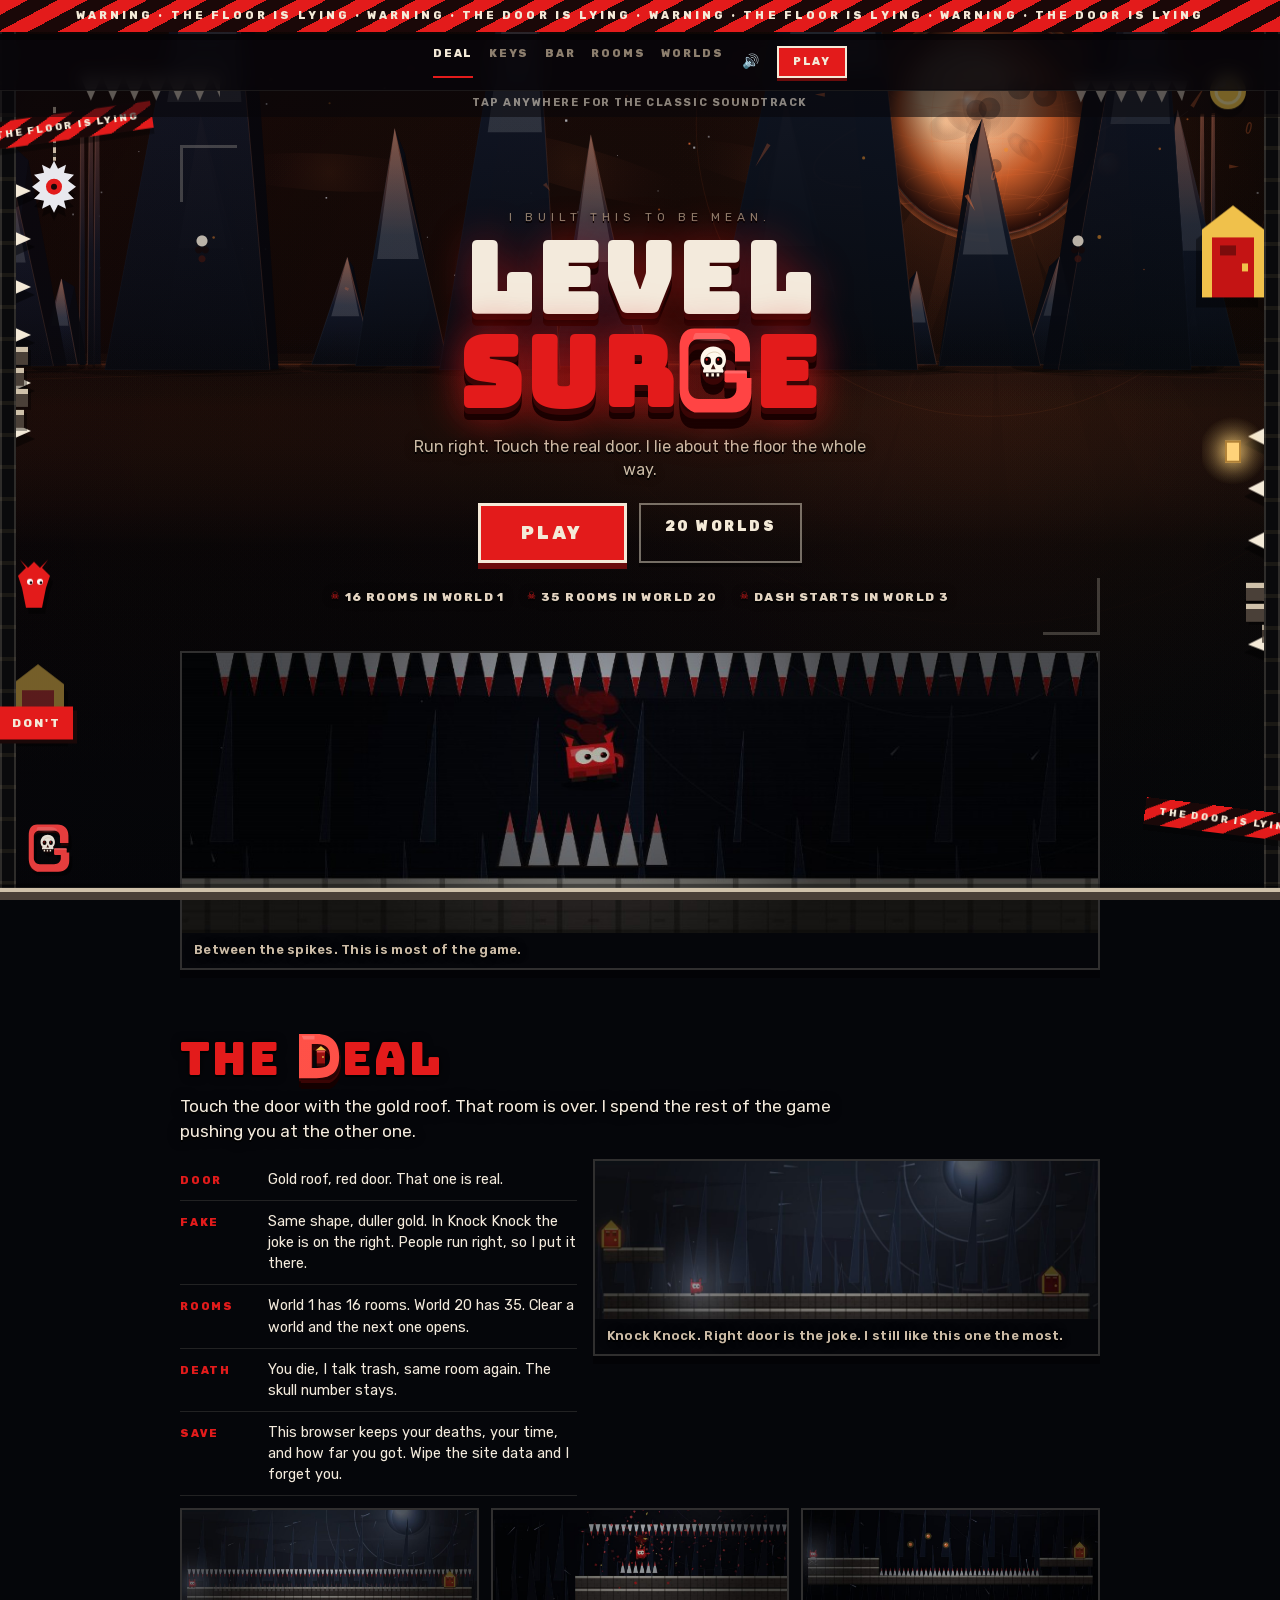
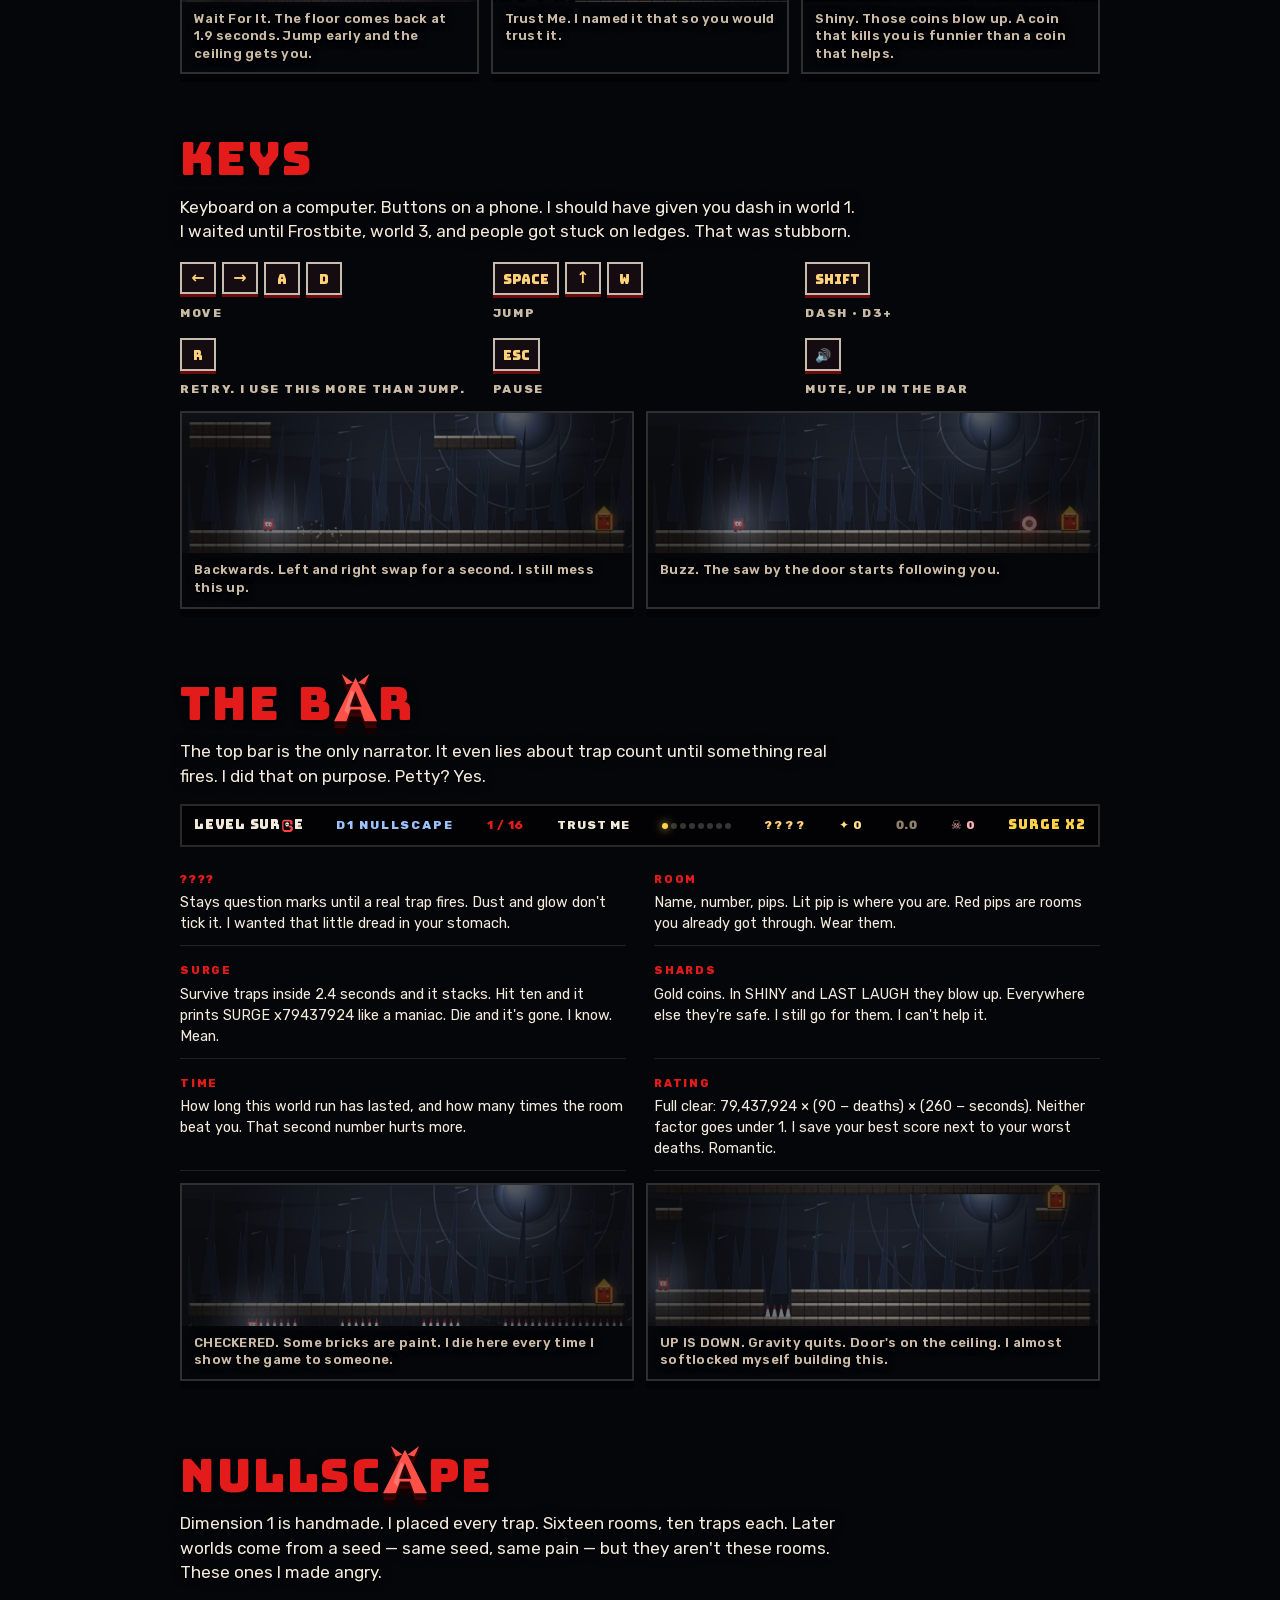
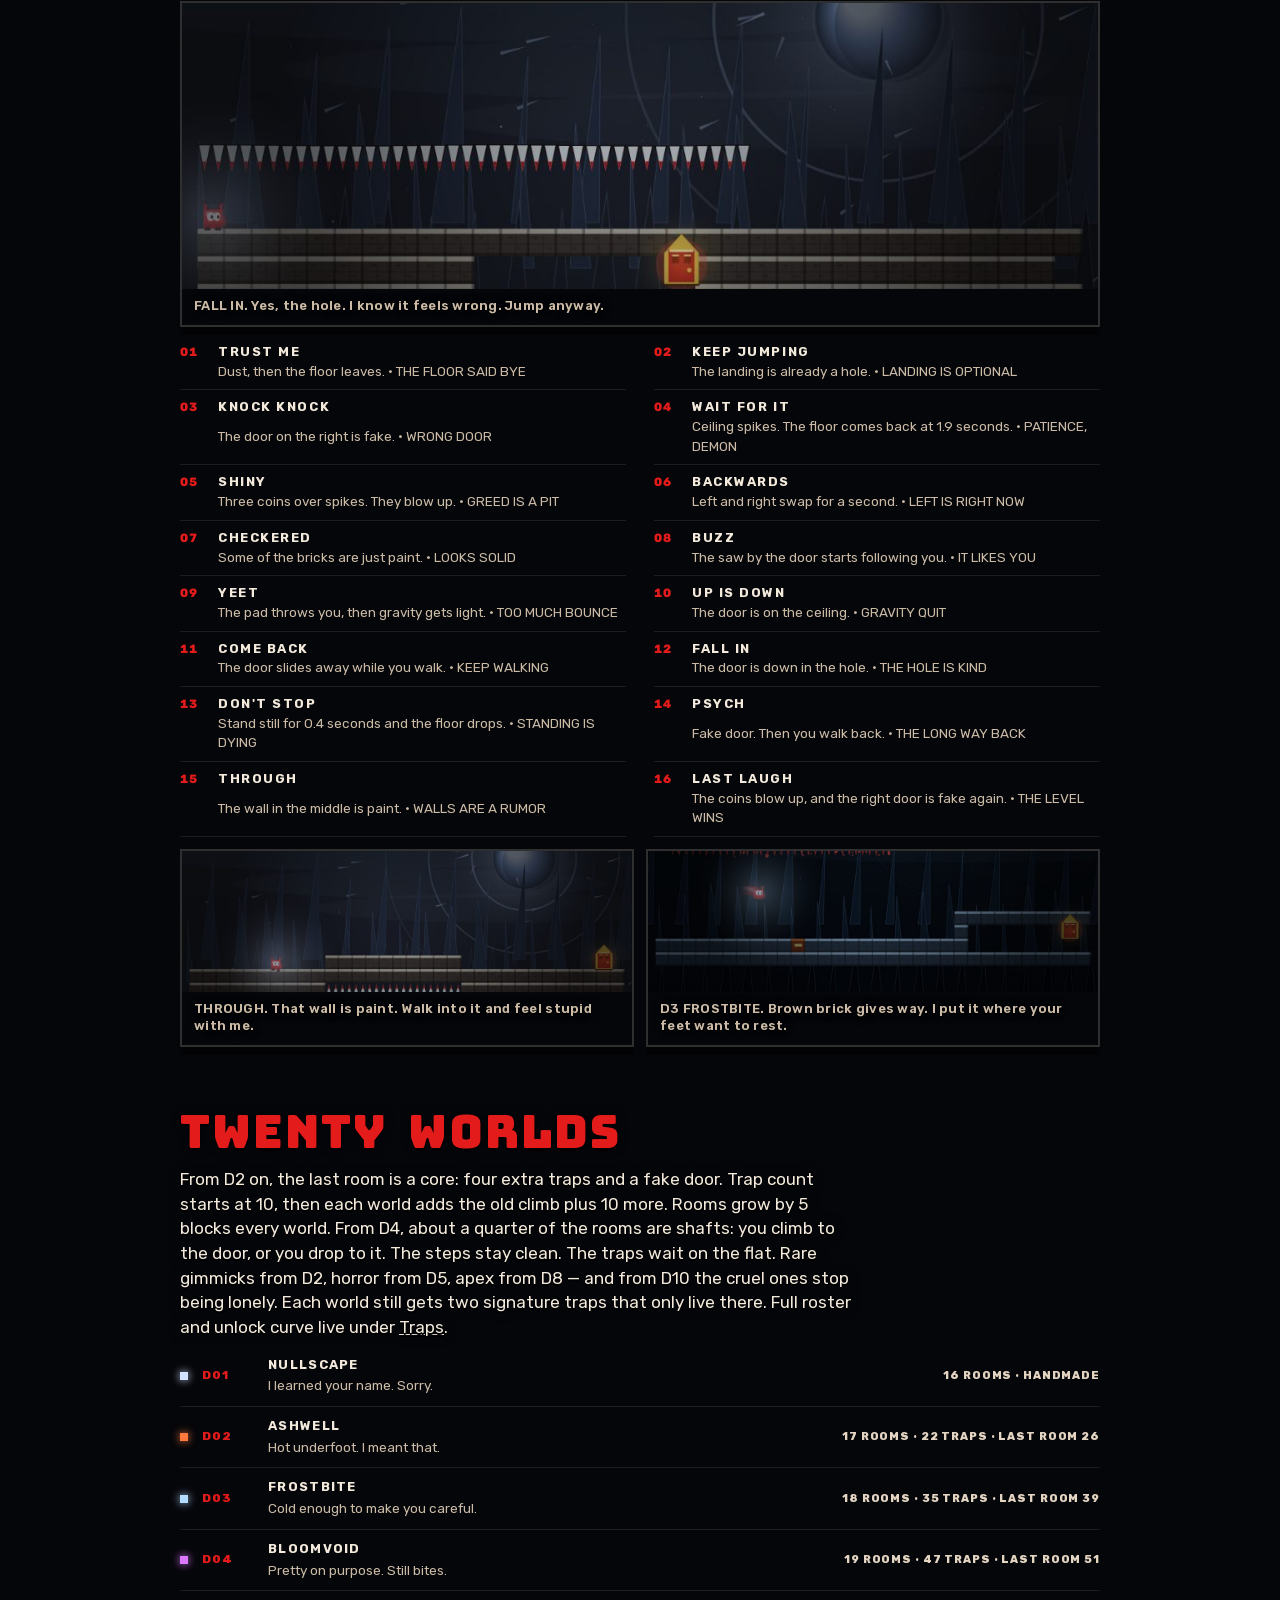
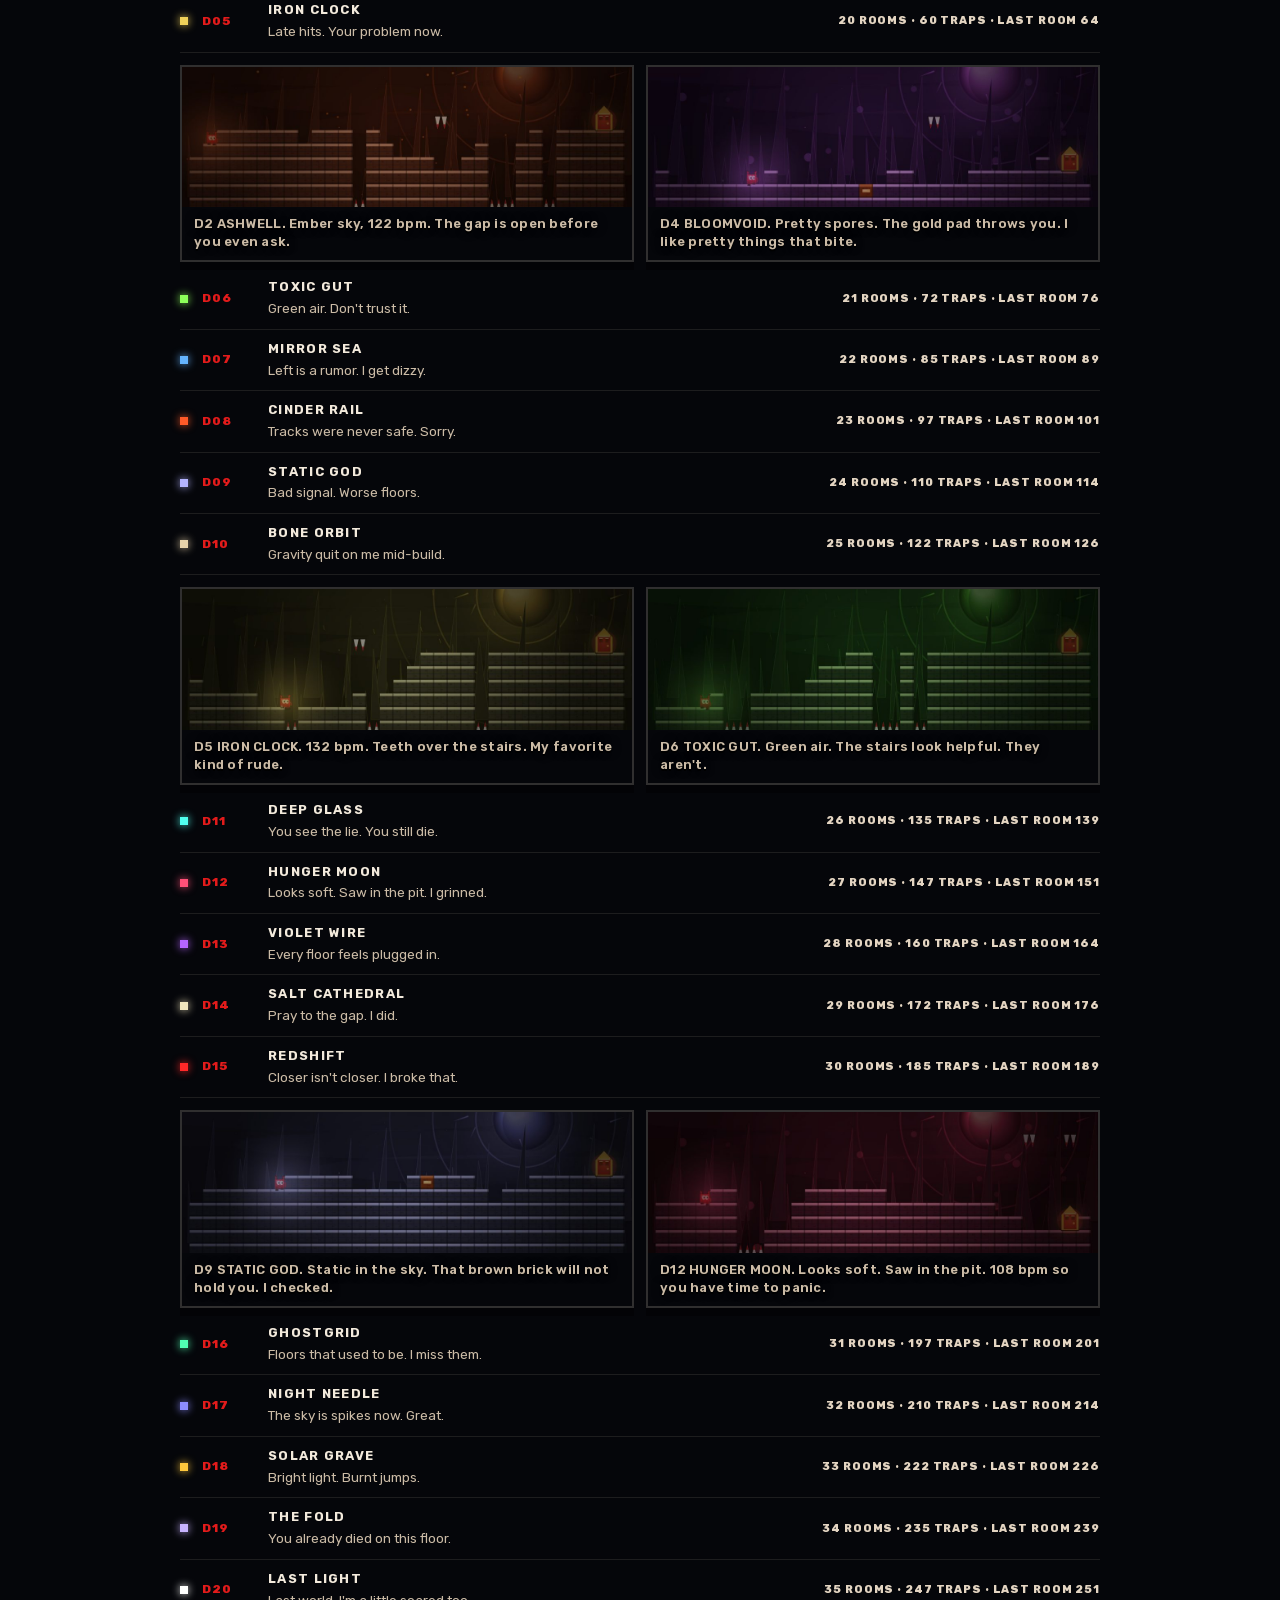
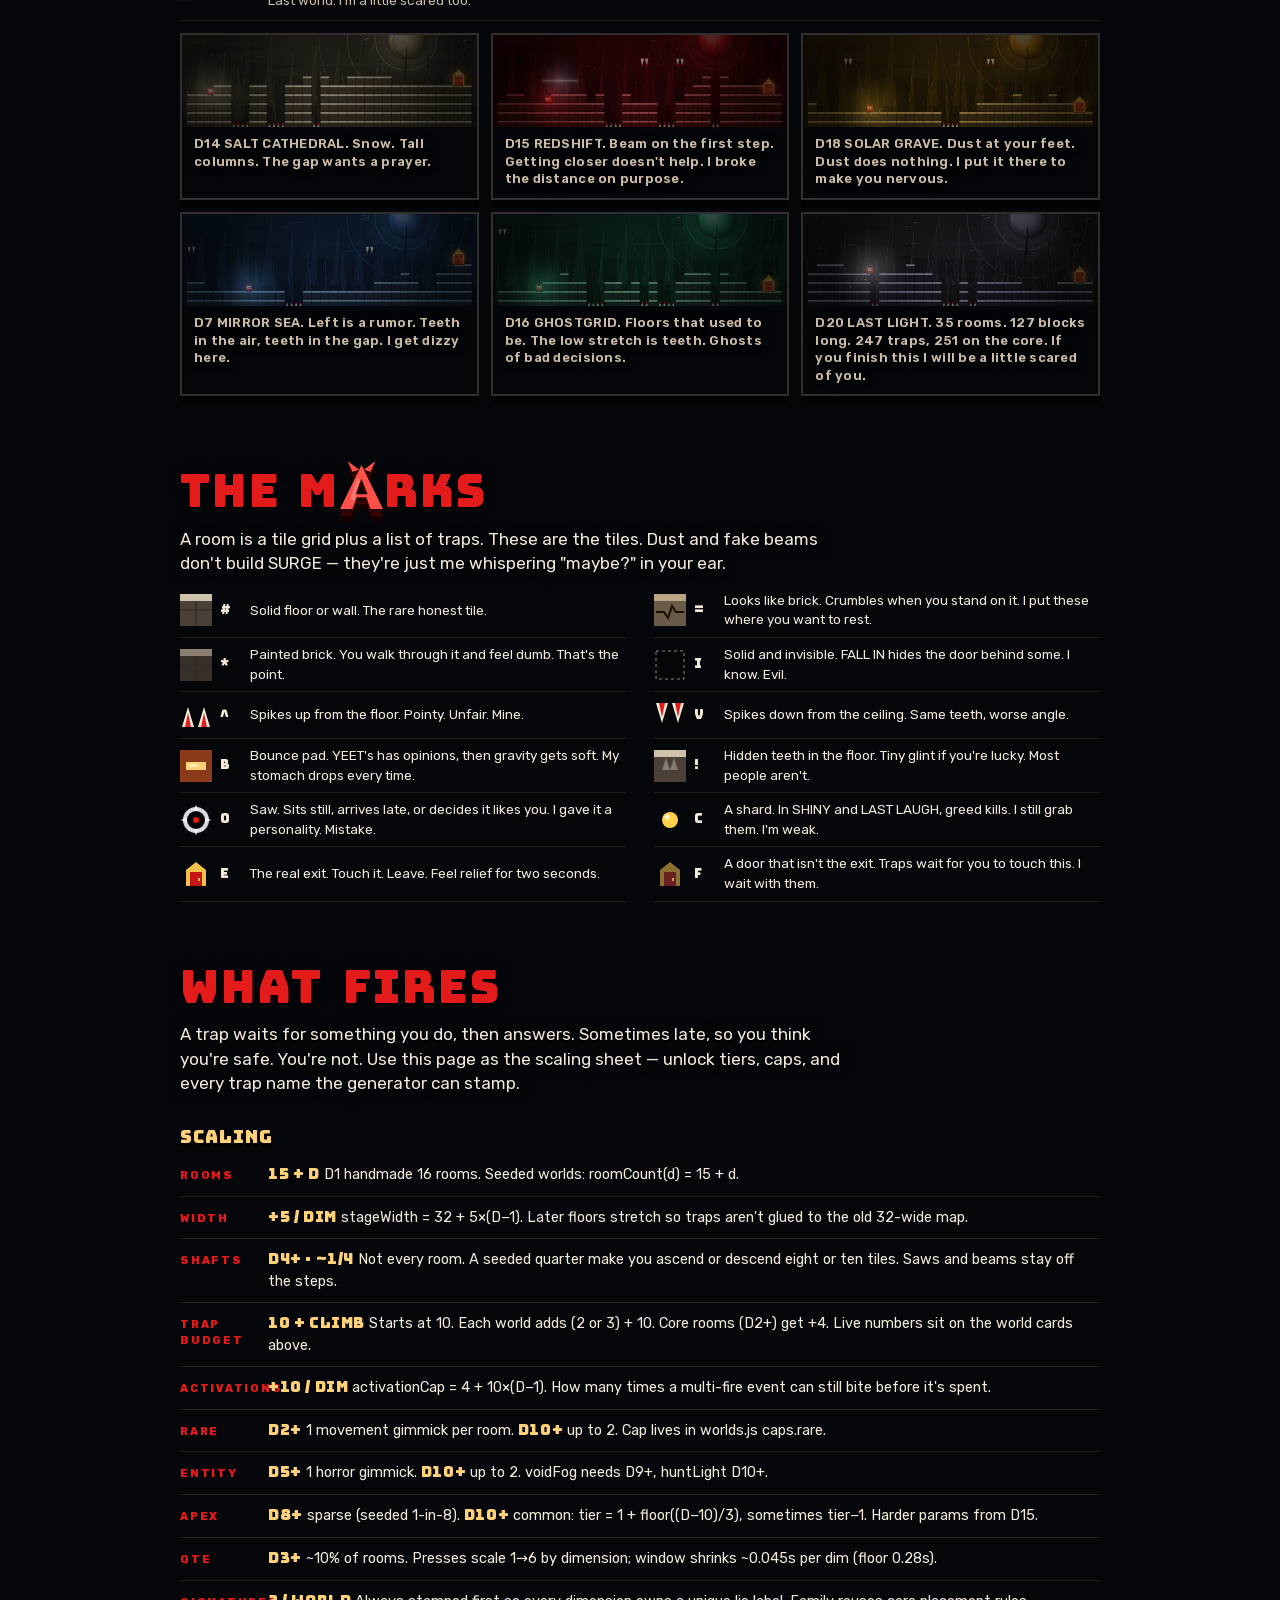
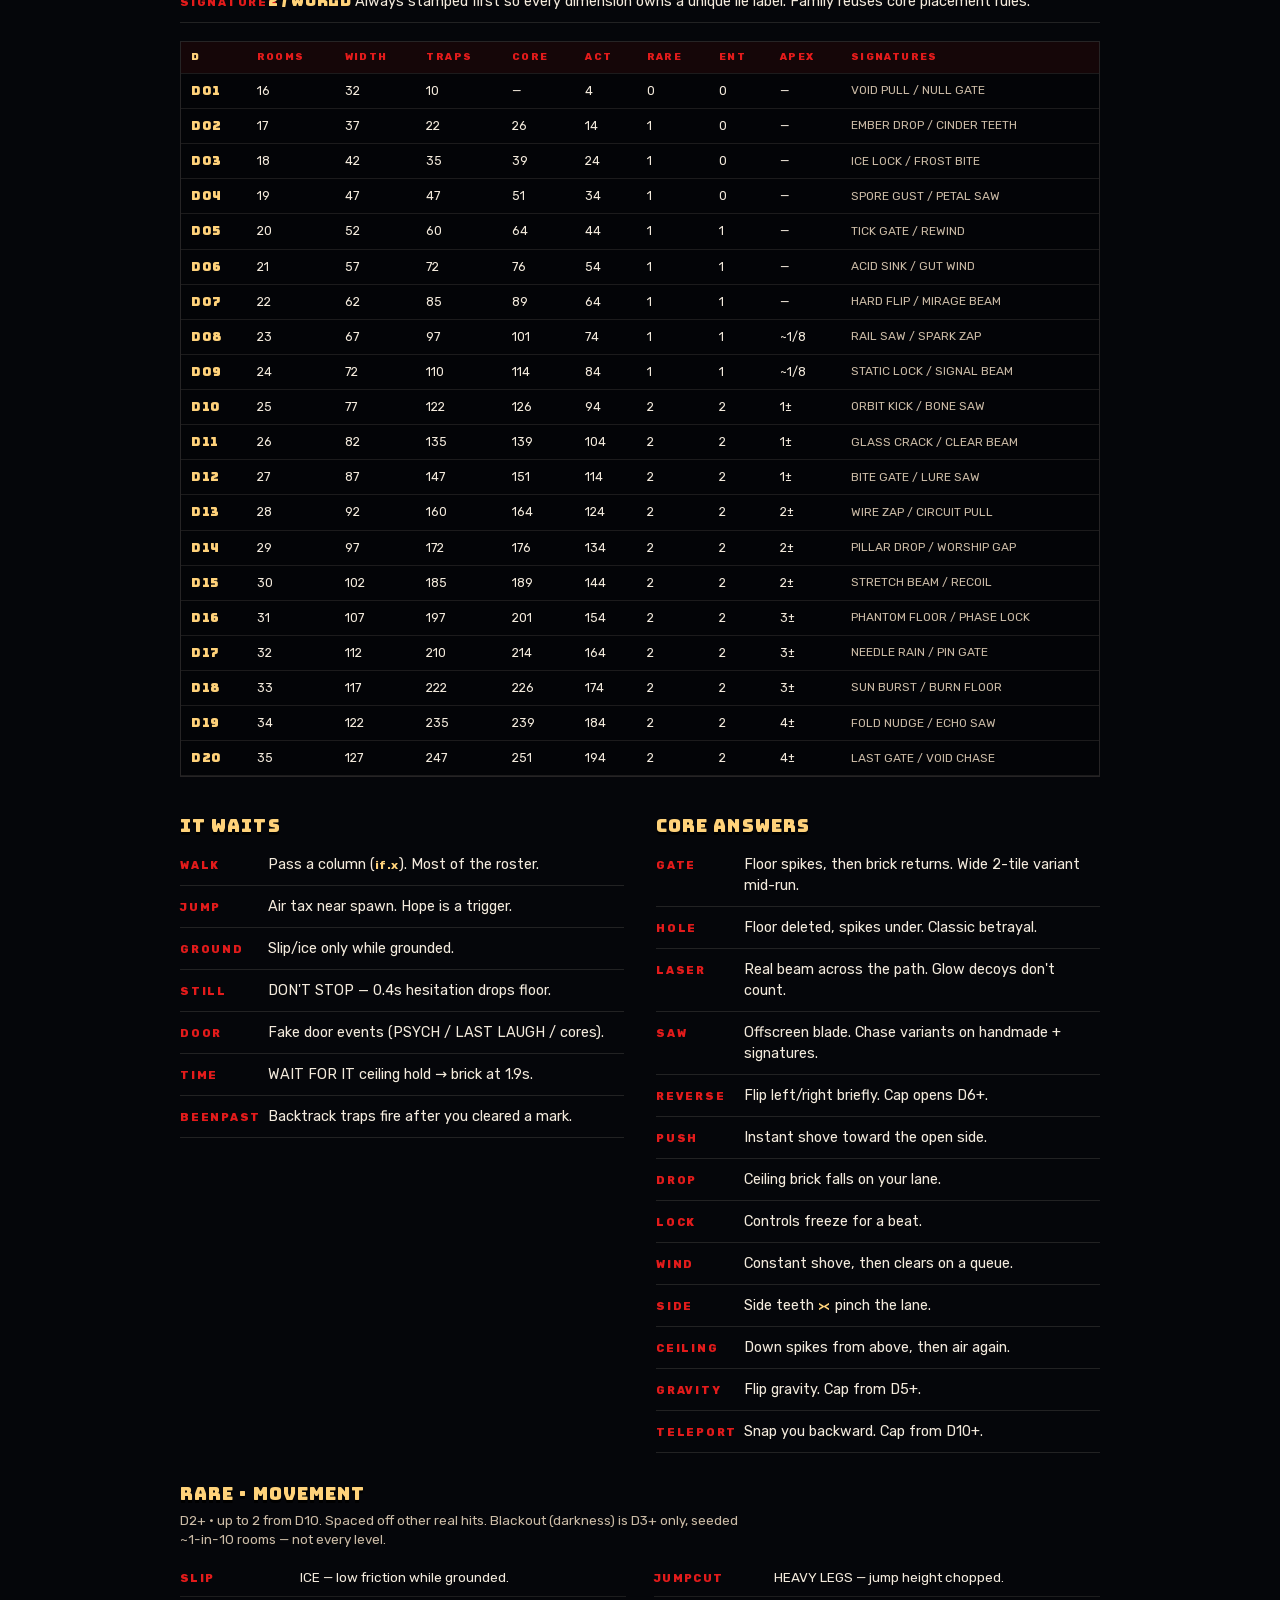
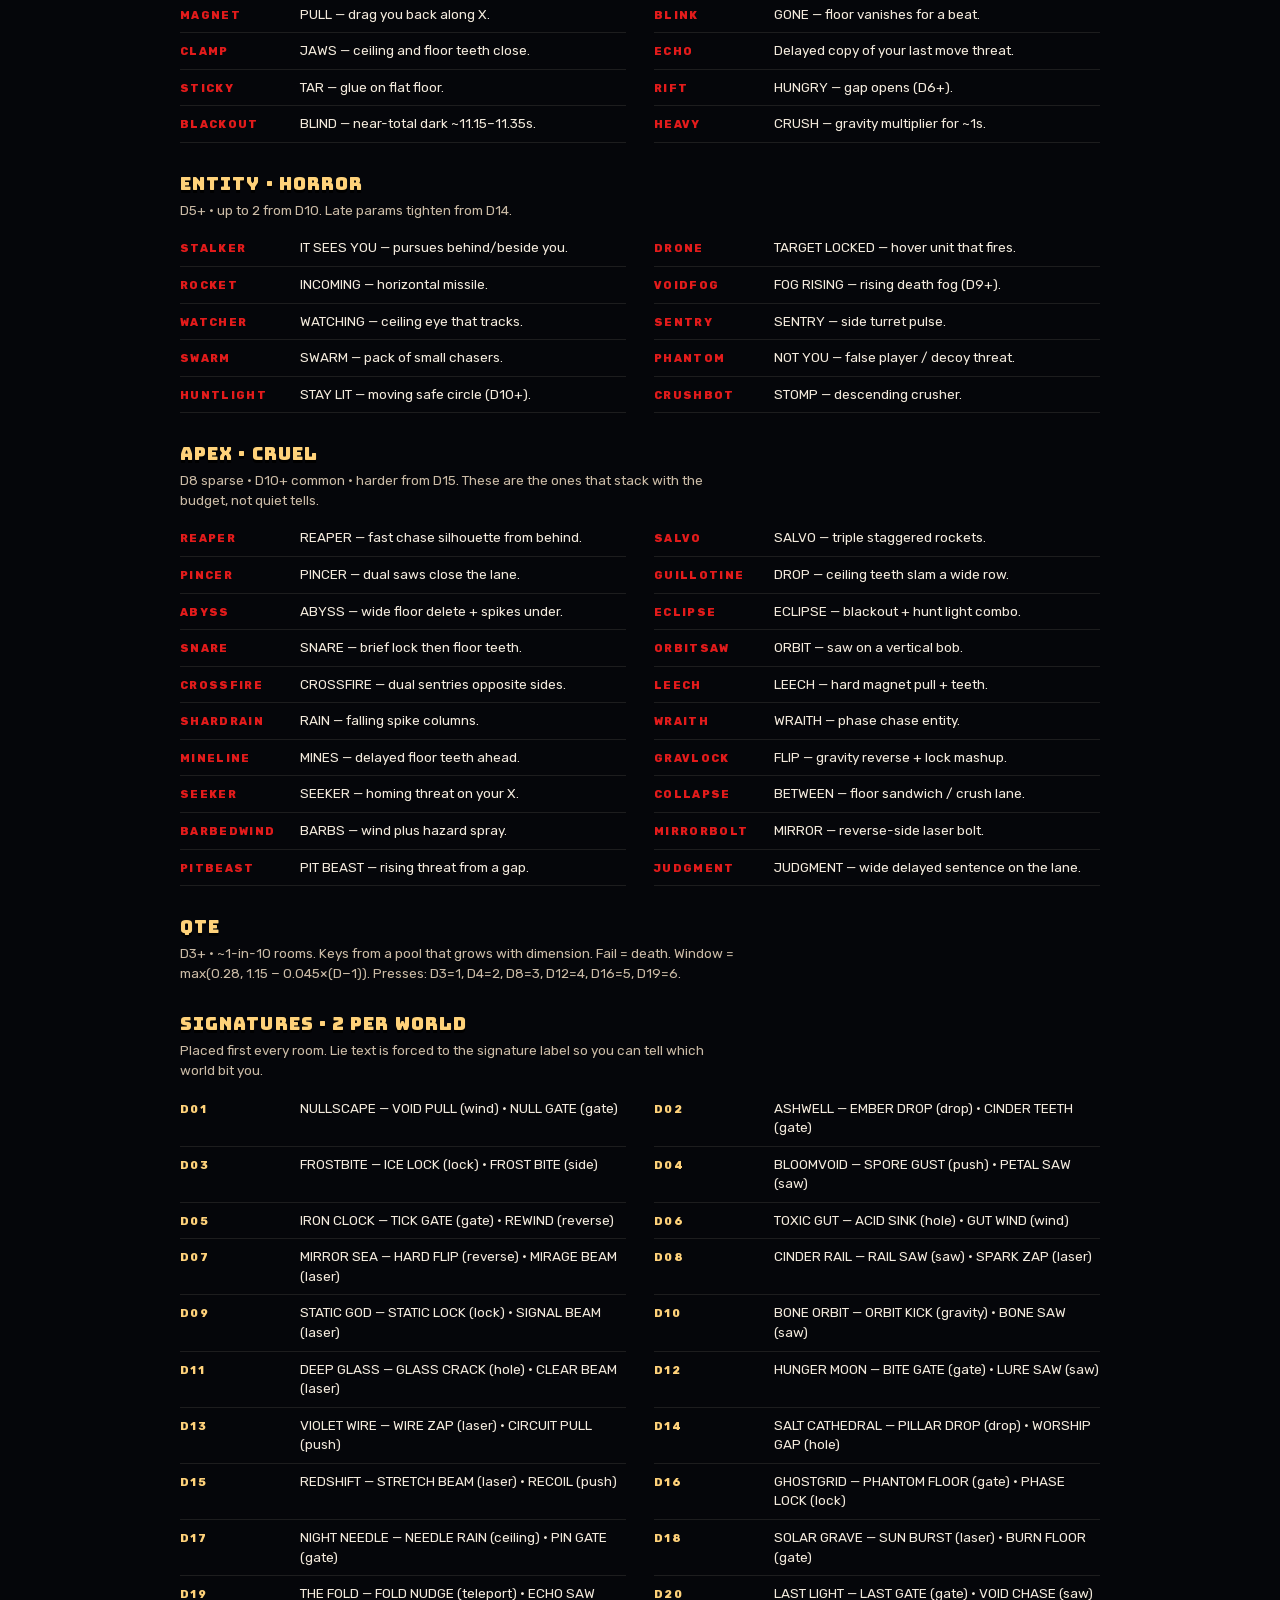
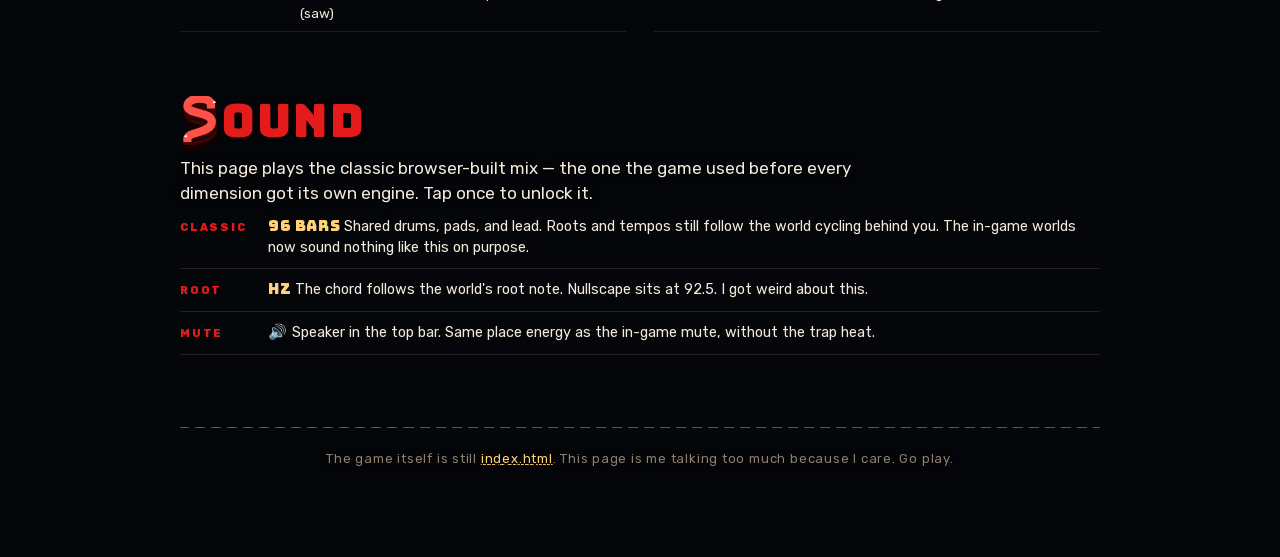
==== commit 398c2e74: "Make a quarter of later rooms a climb or a drop. From dimension 4 on, a seeded quarter of rooms send" ====
--- a/about.html
+++ b/about.html
@@ -282,7 +282,7 @@
 
     <section id="worlds">
       <h2>TWENTY WORLDS</h2>
-      <p class="lead">From D2 on, the last room is a core: four extra traps and a fake door. Trap count starts at 10, then each world adds the old climb plus 10 more. Rooms grow by 5 blocks every world. Rare gimmicks from D2, horror from D5, apex from D8 — and from D10 the cruel ones stop being lonely. Each world still gets two signature traps that only live there. Full roster and unlock curve live under <a href="#traps">Traps</a>.</p>
+      <p class="lead">From D2 on, the last room is a core: four extra traps and a fake door. Trap count starts at 10, then each world adds the old climb plus 10 more. Rooms grow by 5 blocks every world. From D4, about a quarter of the rooms are shafts: you climb to the door, or you drop to it. The steps stay clean. The traps wait on the flat. Rare gimmicks from D2, horror from D5, apex from D8 — and from D10 the cruel ones stop being lonely. Each world still gets two signature traps that only live there. Full roster and unlock curve live under <a href="#traps">Traps</a>.</p>
       <div class="worlds" id="world-a"></div>
       <div class="row2">
         <figure class="shot">
@@ -410,6 +410,7 @@
       <ul class="specs" id="scale-sheet">
         <li><span>Rooms</span><em><strong>15 + D</strong> D1 handmade 16 rooms. Seeded worlds: roomCount(d) = 15 + d.</em></li>
         <li><span>Width</span><em><strong>+5 / dim</strong> stageWidth = 32 + 5×(D−1). Later floors stretch so traps aren't glued to the old 32-wide map.</em></li>
+        <li><span>Shafts</span><em><strong>D4+ · ~1/4</strong> Not every room. A seeded quarter make you ascend or descend eight or ten tiles. Saws and beams stay off the steps.</em></li>
         <li><span>Trap budget</span><em><strong>10 + climb</strong> Starts at 10. Each world adds (2 or 3) + 10. Core rooms (D2+) get +4. Live numbers sit on the world cards above.</em></li>
         <li><span>Activations</span><em><strong>+10 / dim</strong> activationCap = 4 + 10×(D−1). How many times a multi-fire event can still bite before it's spent.</em></li>
         <li><span>Rare</span><em><strong>D2+</strong> 1 movement gimmick per room. <strong>D10+</strong> up to 2. Cap lives in worlds.js caps.rare.</em></li>
@@ -549,7 +550,7 @@
 
   <script src="js/guard.js?v=save1"></script>
   <script src="js/levels.js?v=darkRare1"></script>
-  <script src="js/worlds.js?v=darkRare1"></script>
+  <script src="js/worlds.js?v=shaft1"></script>
   <script src="js/void-sky.js?v=classic1"></script>
   <script src="js/about-sky.js?v=classic1"></script>
   <script src="js/about-music.js?v=classic1"></script>
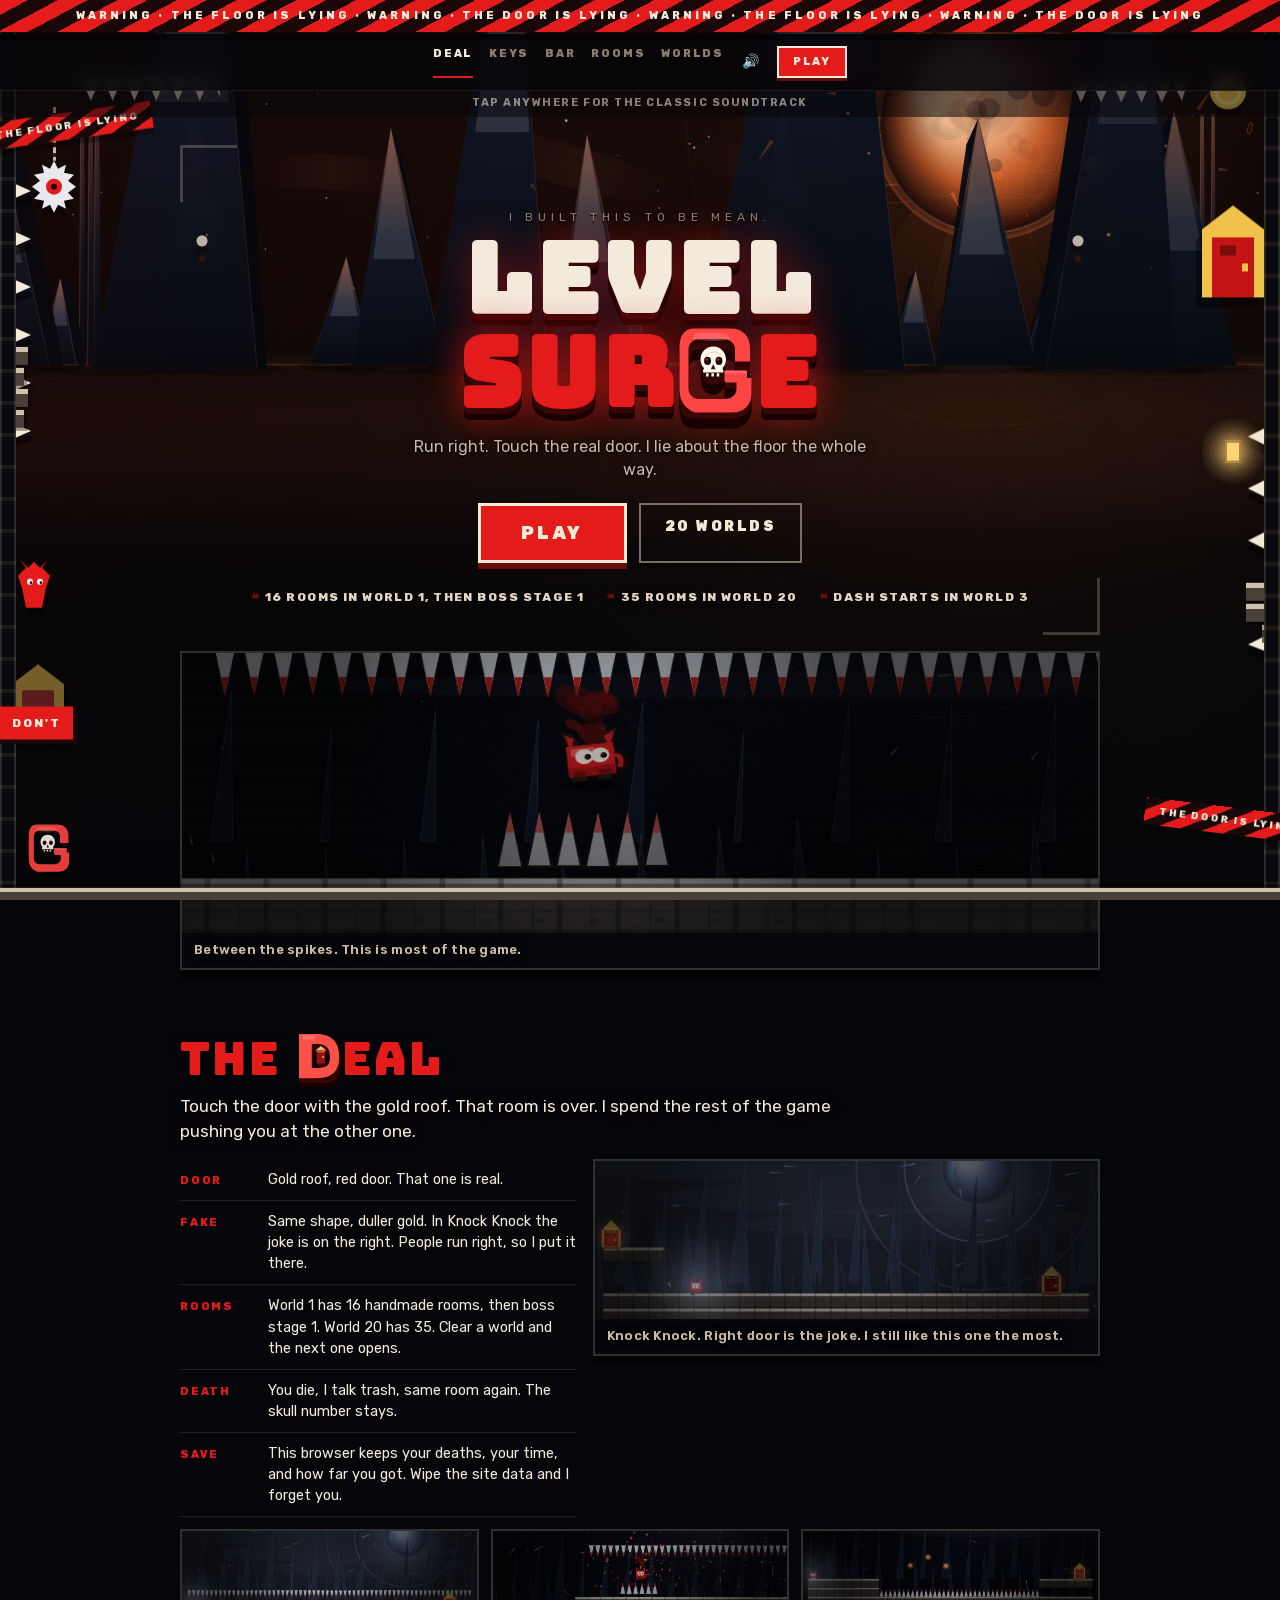
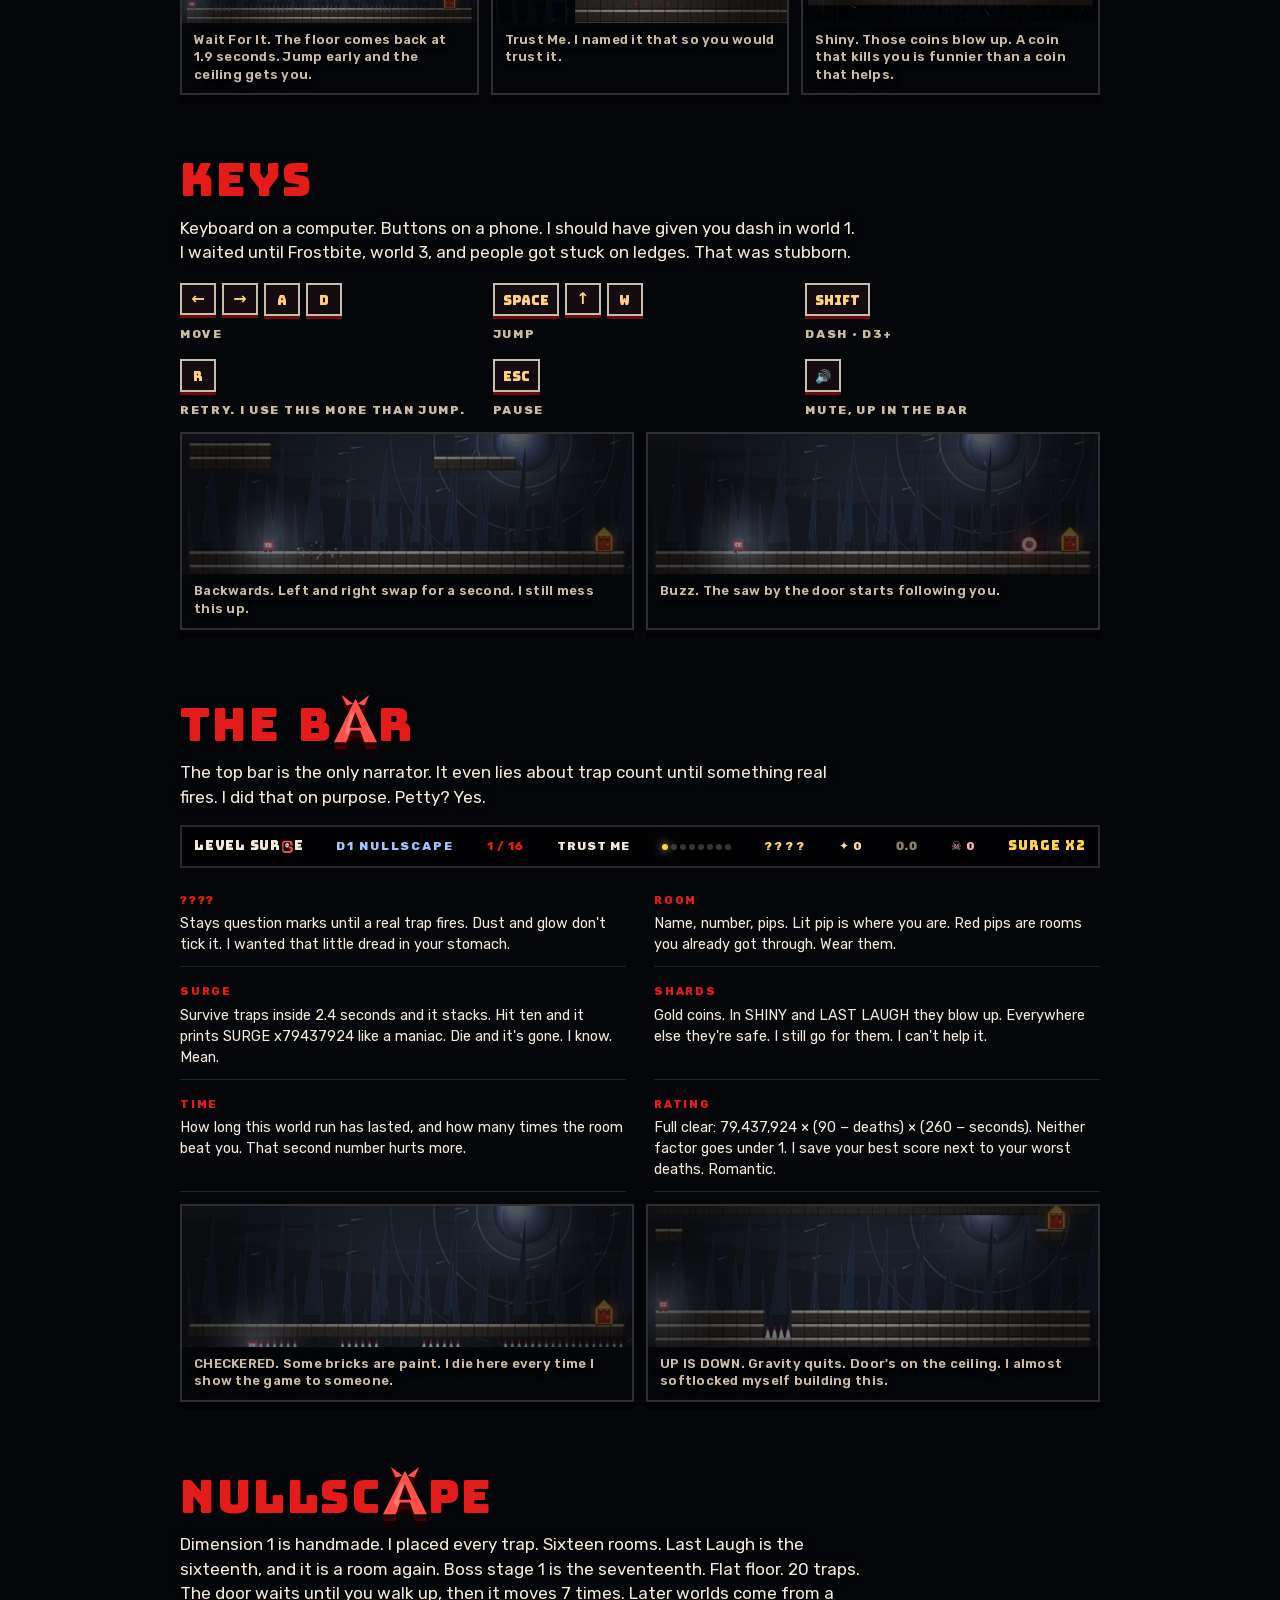
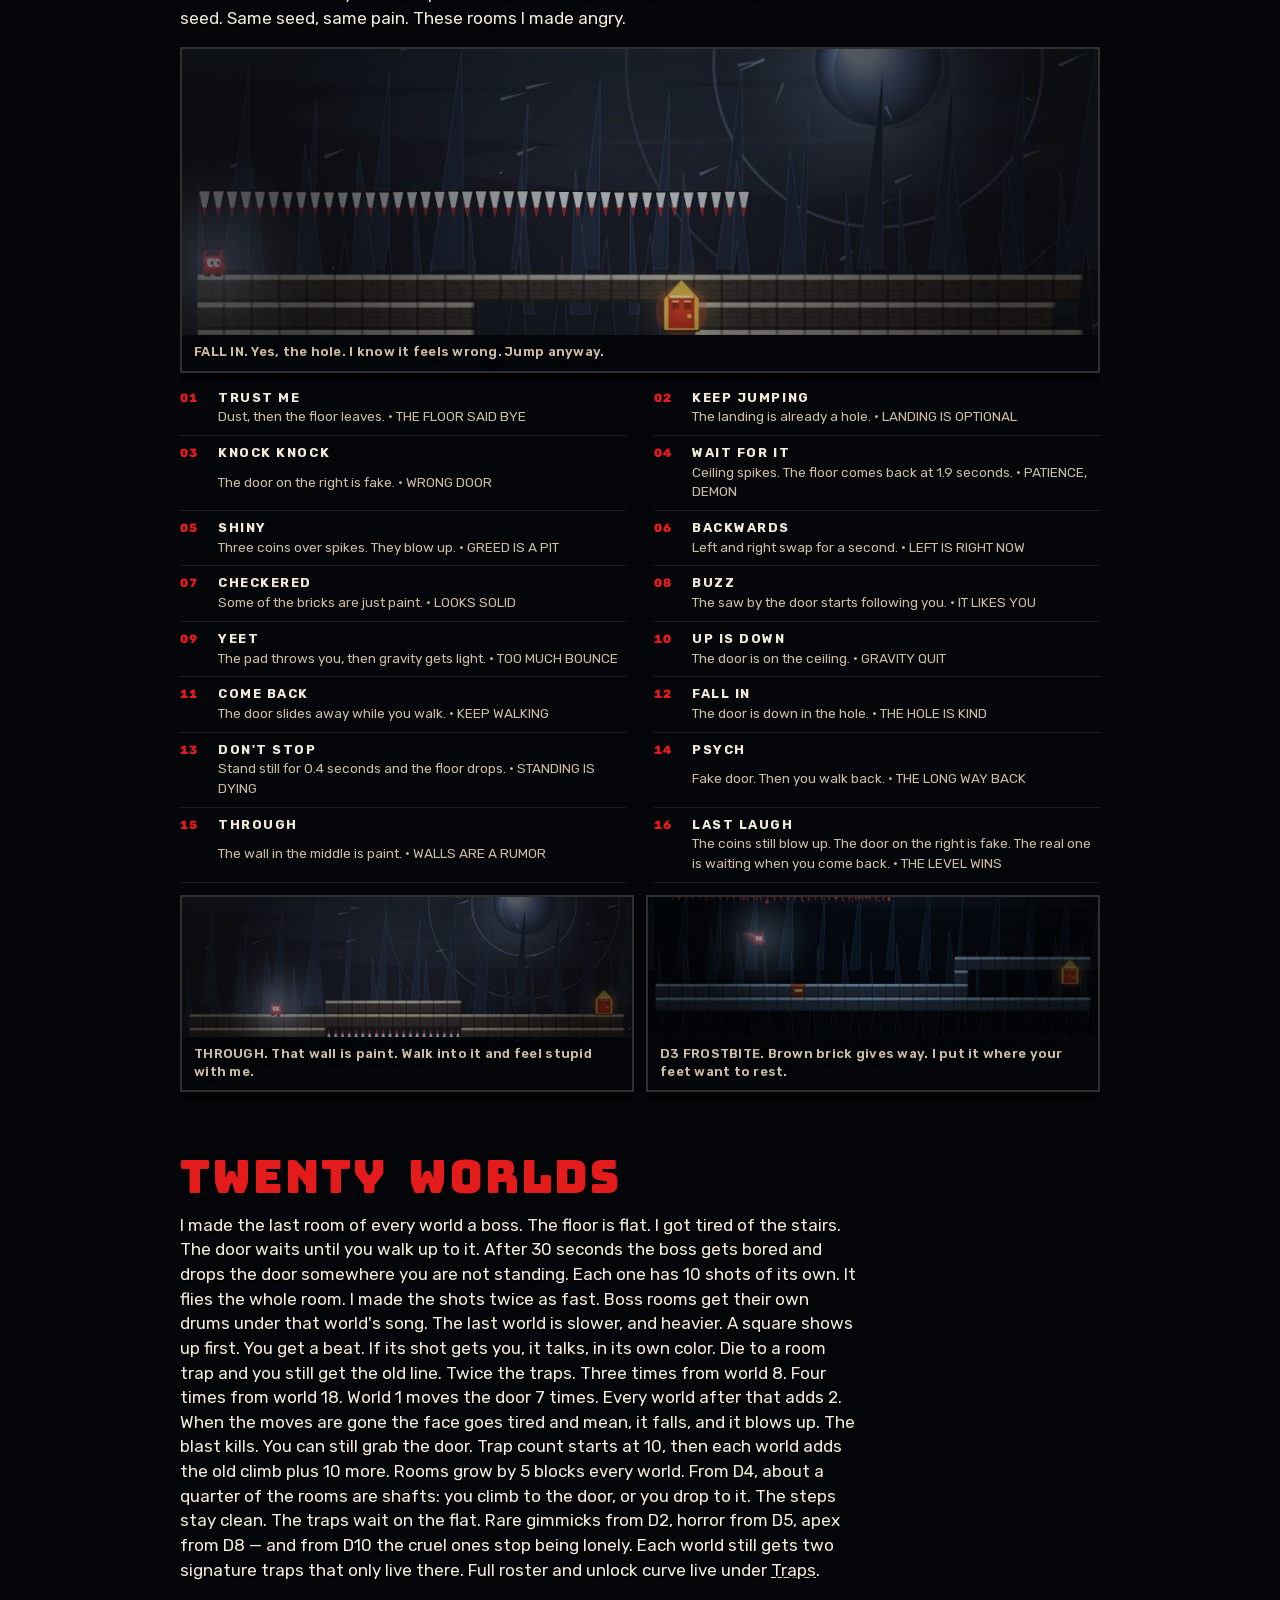
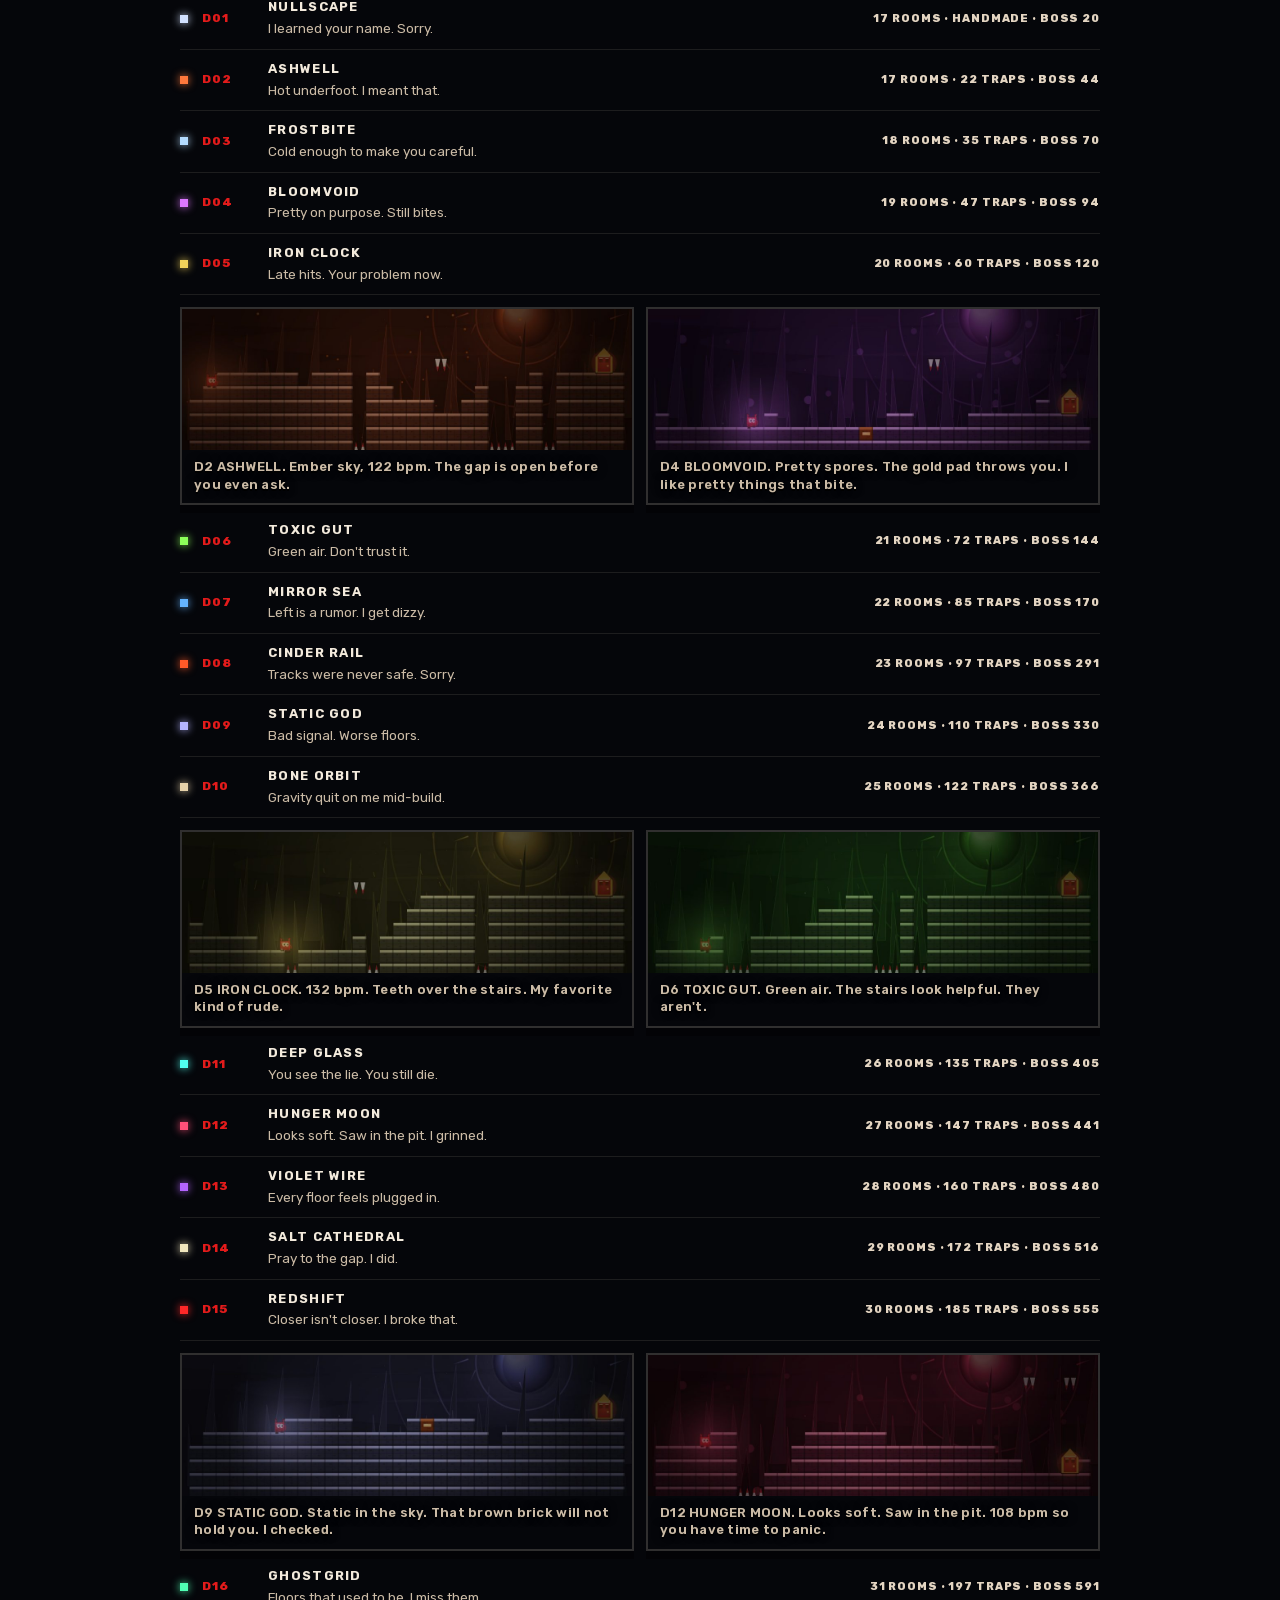
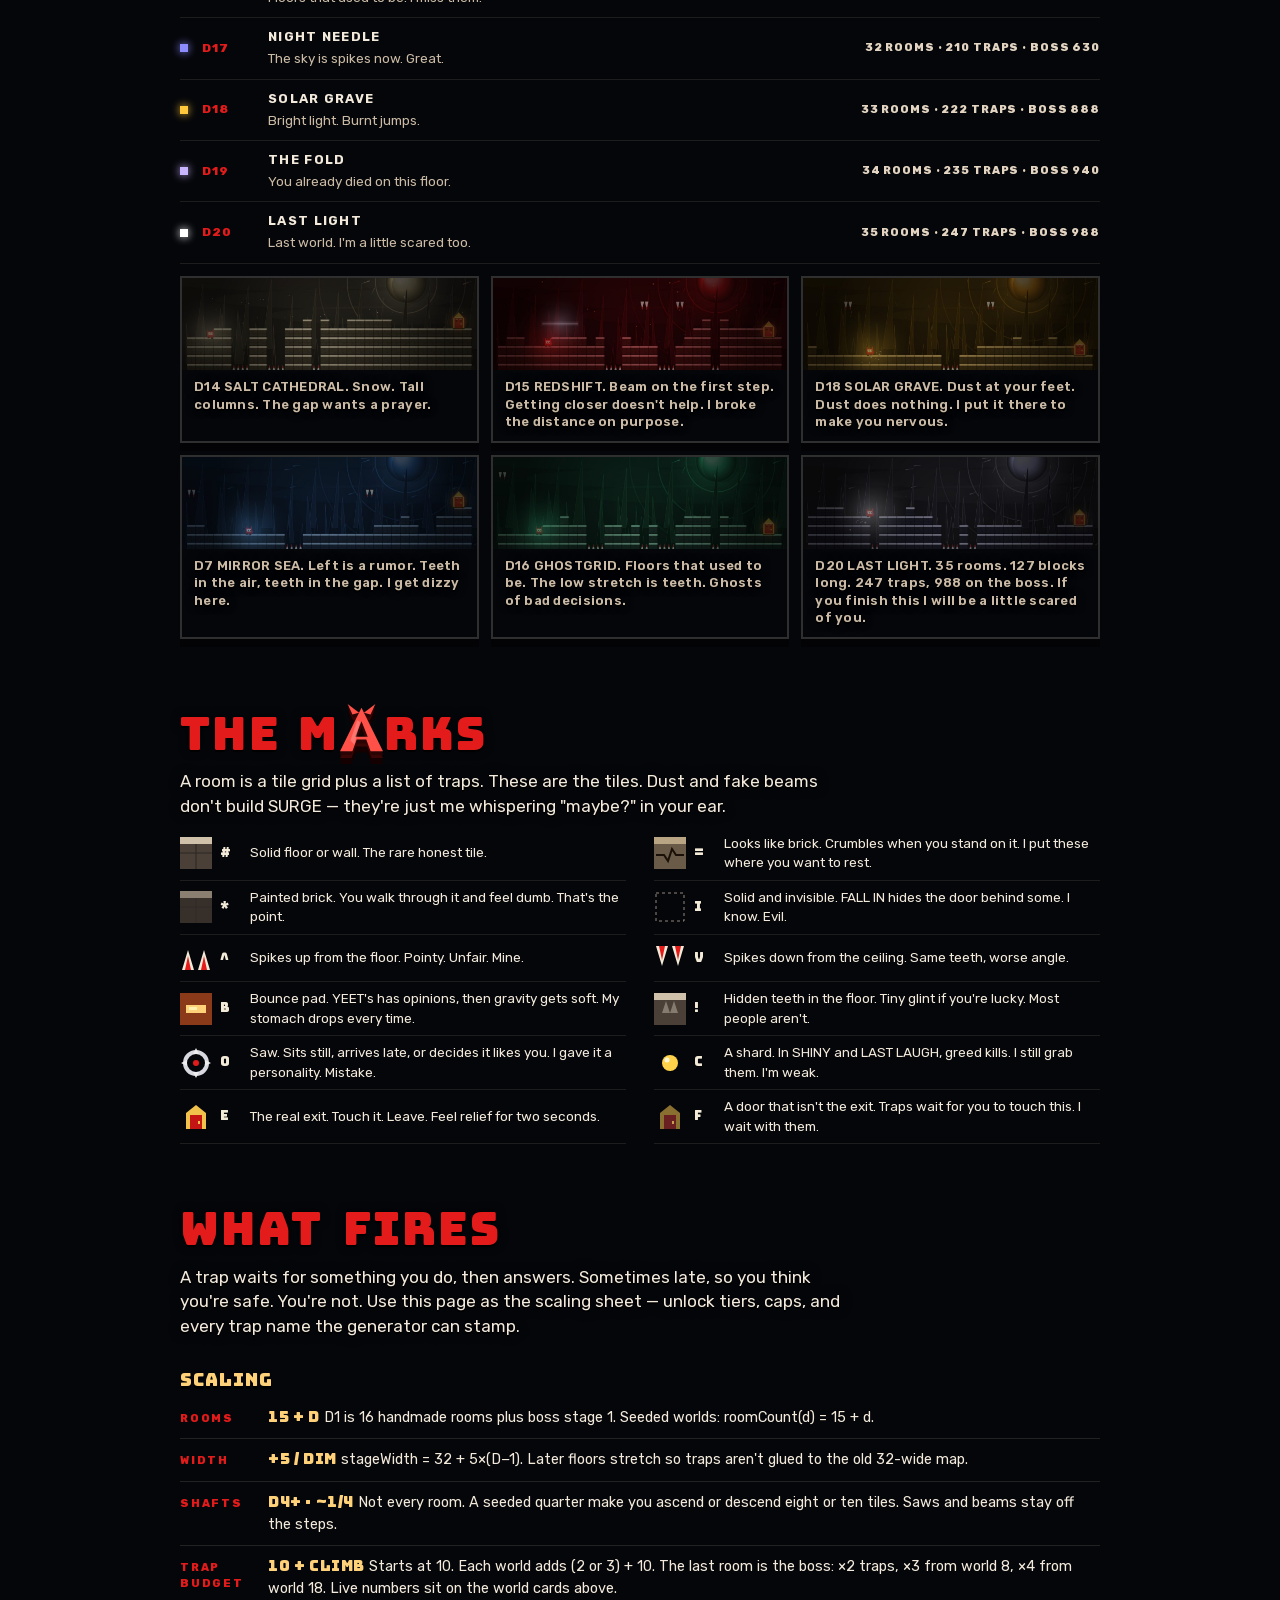
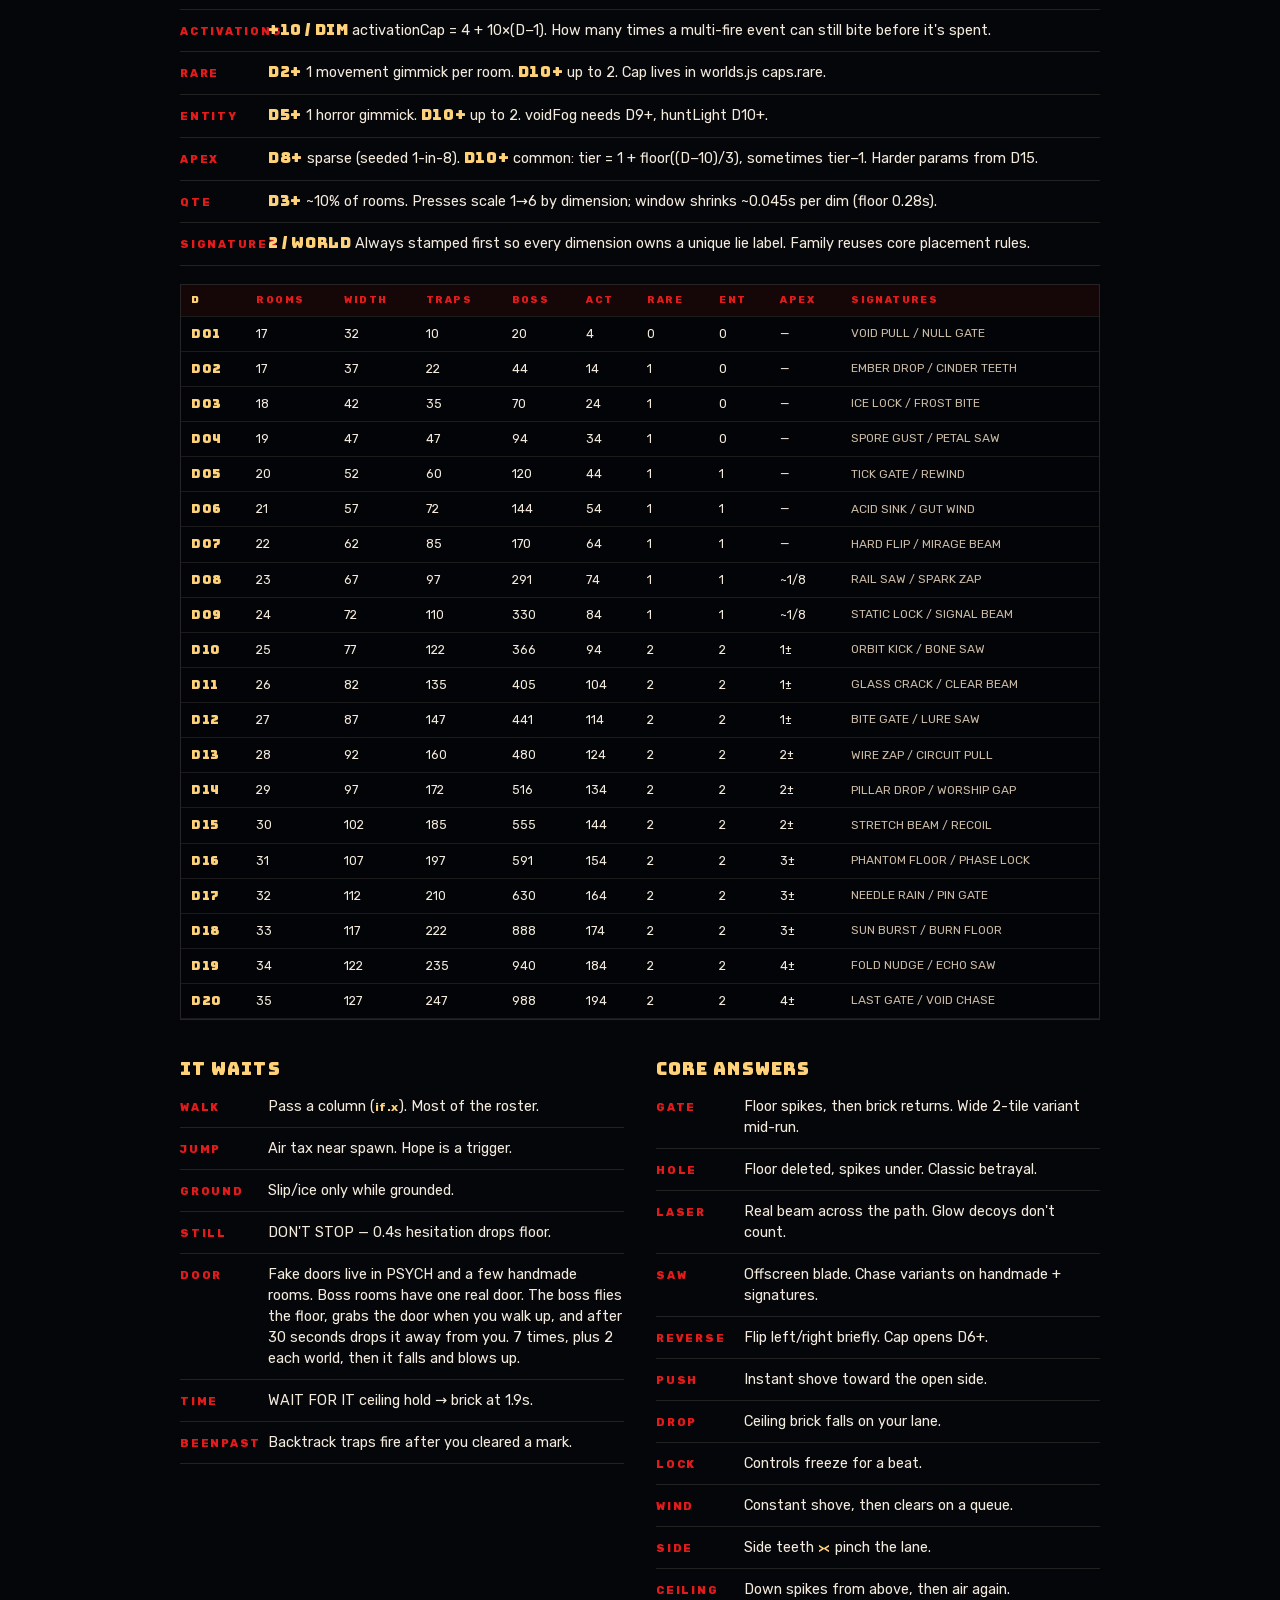
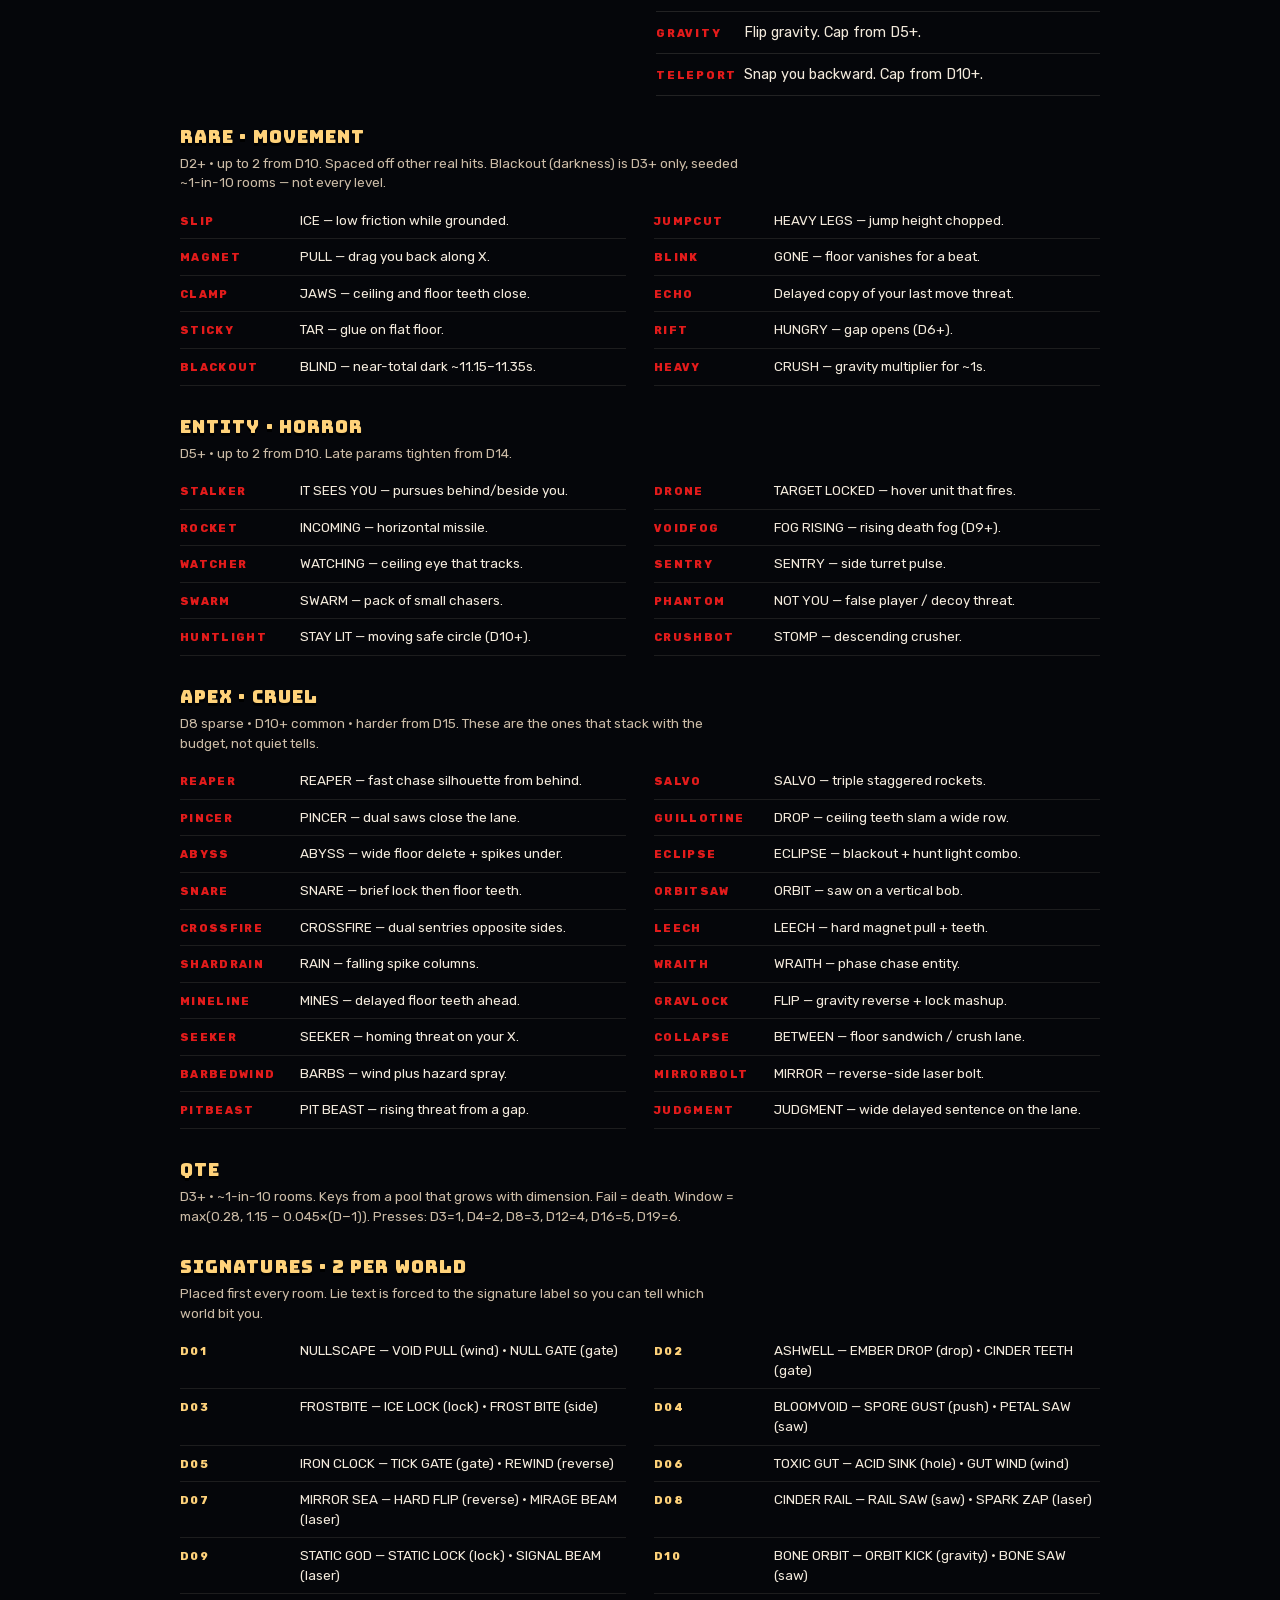
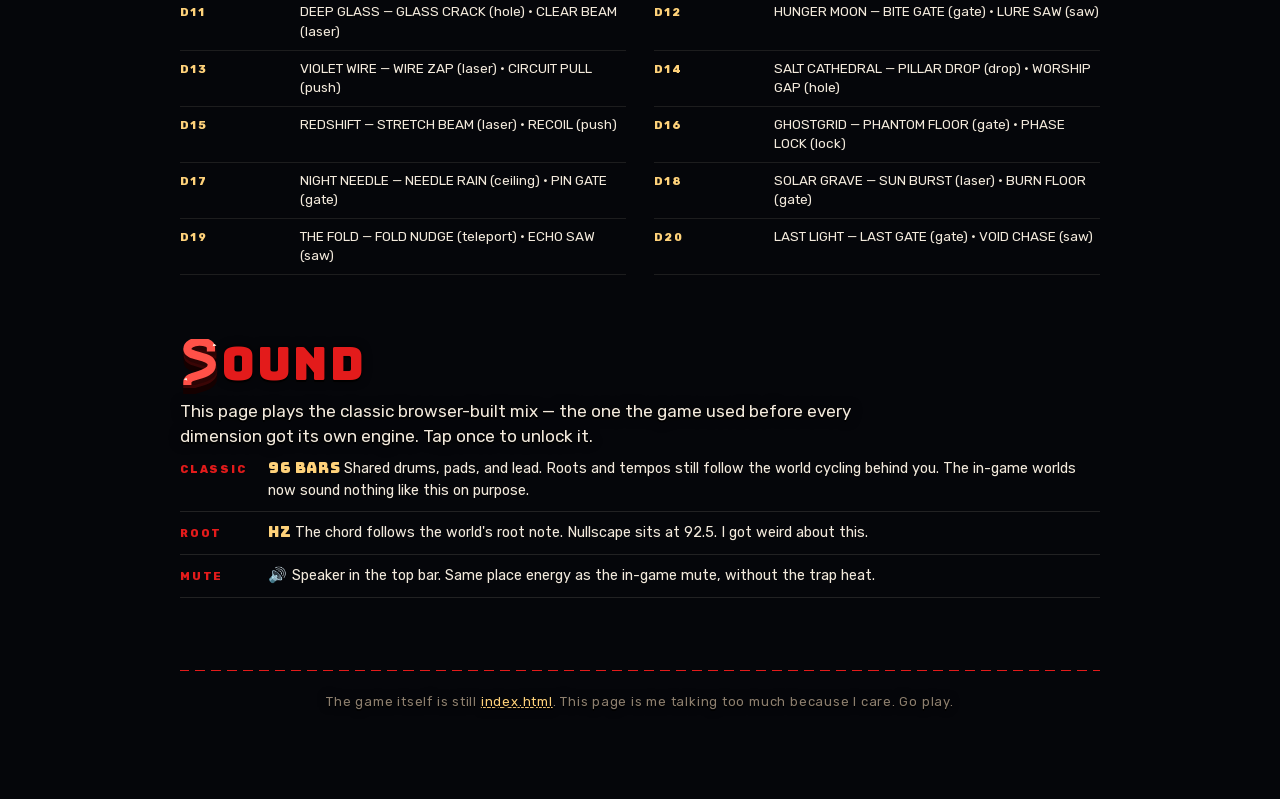
==== commit a96e7e27: "Fix D1 room 16 so the return door can be touched again. LAST LAUGH was planting solids on the door p" ====
--- a/about.html
+++ b/about.html
@@ -108,7 +108,7 @@
         <a class="ghost-btn" href="#worlds">20 WORLDS</a>
       </div>
       <ul class="facts">
-        <li>16 rooms in world 1</li>
+        <li>16 rooms in world 1, then boss stage 1</li>
         <li>35 rooms in world 20</li>
         <li>Dash starts in world 3</li>
       </ul>
@@ -134,7 +134,7 @@
           </li>
           <li>
             <span>Rooms</span>
-            <em>World 1 has 16 rooms. World 20 has 35. Clear a world and the next one opens.</em>
+            <em>World 1 has 16 handmade rooms, then boss stage 1. World 20 has 35. Clear a world and the next one opens.</em>
           </li>
           <li>
             <span>Death</span>
@@ -262,7 +262,7 @@
 
     <section id="nullscape">
       <h2 data-letters="A">NULLSCAPE</h2>
-      <p class="lead">Dimension 1 is handmade. I placed every trap. Sixteen rooms, ten traps each. Later worlds come from a seed — same seed, same pain — but they aren't these rooms. These ones I made angry.</p>
+      <p class="lead">Dimension 1 is handmade. I placed every trap. Sixteen rooms. Last Laugh is the sixteenth, and it is a room again. Boss stage 1 is the seventeenth. Flat floor. 20 traps. The door waits until you walk up, then it moves 7 times. Later worlds come from a seed. Same seed, same pain. These rooms I made angry.</p>
       <figure class="shot">
         <img src="img/shots/fall.jpg" alt="Fall In. A row of ceiling spikes, and the exit door sitting down inside a hole in the floor." />
         <figcaption>FALL IN. Yes, the hole. I know it feels wrong. Jump anyway.</figcaption>
@@ -282,7 +282,7 @@
 
     <section id="worlds">
       <h2>TWENTY WORLDS</h2>
-      <p class="lead">From D2 on, the last room is a core: four extra traps and a fake door. Trap count starts at 10, then each world adds the old climb plus 10 more. Rooms grow by 5 blocks every world. From D4, about a quarter of the rooms are shafts: you climb to the door, or you drop to it. The steps stay clean. The traps wait on the flat. Rare gimmicks from D2, horror from D5, apex from D8 — and from D10 the cruel ones stop being lonely. Each world still gets two signature traps that only live there. Full roster and unlock curve live under <a href="#traps">Traps</a>.</p>
+      <p class="lead">I made the last room of every world a boss. The floor is flat. I got tired of the stairs. The door waits until you walk up to it. After 30 seconds the boss gets bored and drops the door somewhere you are not standing. Each one has 10 shots of its own. It flies the whole room. I made the shots twice as fast. Boss rooms get their own drums under that world's song. The last world is slower, and heavier. A square shows up first. You get a beat. If its shot gets you, it talks, in its own color. Die to a room trap and you still get the old line. Twice the traps. Three times from world 8. Four times from world 18. World 1 moves the door 7 times. Every world after that adds 2. When the moves are gone the face goes tired and mean, it falls, and it blows up. The blast kills. You can still grab the door. Trap count starts at 10, then each world adds the old climb plus 10 more. Rooms grow by 5 blocks every world. From D4, about a quarter of the rooms are shafts: you climb to the door, or you drop to it. The steps stay clean. The traps wait on the flat. Rare gimmicks from D2, horror from D5, apex from D8 — and from D10 the cruel ones stop being lonely. Each world still gets two signature traps that only live there. Full roster and unlock curve live under <a href="#traps">Traps</a>.</p>
       <div class="worlds" id="world-a"></div>
       <div class="row2">
         <figure class="shot">
@@ -342,7 +342,7 @@
         </figure>
         <figure class="shot">
           <img src="img/shots/lastlight.jpg" alt="Last Light. An almost black sky. The character stands on a high brick shelf beside a gap full of spikes, with the door on a far ledge." />
-          <figcaption>D20 LAST LIGHT. 35 rooms. 127 blocks long. 247 traps, 251 on the core. If you finish this I will be a little scared of you.</figcaption>
+          <figcaption>D20 LAST LIGHT. 35 rooms. 127 blocks long. 247 traps, 988 on the boss. If you finish this I will be a little scared of you.</figcaption>
         </figure>
       </div>
     </section>
@@ -408,10 +408,10 @@
 
       <h3 class="band-title">SCALING</h3>
       <ul class="specs" id="scale-sheet">
-        <li><span>Rooms</span><em><strong>15 + D</strong> D1 handmade 16 rooms. Seeded worlds: roomCount(d) = 15 + d.</em></li>
+        <li><span>Rooms</span><em><strong>15 + D</strong> D1 is 16 handmade rooms plus boss stage 1. Seeded worlds: roomCount(d) = 15 + d.</em></li>
         <li><span>Width</span><em><strong>+5 / dim</strong> stageWidth = 32 + 5×(D−1). Later floors stretch so traps aren't glued to the old 32-wide map.</em></li>
         <li><span>Shafts</span><em><strong>D4+ · ~1/4</strong> Not every room. A seeded quarter make you ascend or descend eight or ten tiles. Saws and beams stay off the steps.</em></li>
-        <li><span>Trap budget</span><em><strong>10 + climb</strong> Starts at 10. Each world adds (2 or 3) + 10. Core rooms (D2+) get +4. Live numbers sit on the world cards above.</em></li>
+        <li><span>Trap budget</span><em><strong>10 + climb</strong> Starts at 10. Each world adds (2 or 3) + 10. The last room is the boss: ×2 traps, ×3 from world 8, ×4 from world 18. Live numbers sit on the world cards above.</em></li>
         <li><span>Activations</span><em><strong>+10 / dim</strong> activationCap = 4 + 10×(D−1). How many times a multi-fire event can still bite before it's spent.</em></li>
         <li><span>Rare</span><em><strong>D2+</strong> 1 movement gimmick per room. <strong>D10+</strong> up to 2. Cap lives in worlds.js caps.rare.</em></li>
         <li><span>Entity</span><em><strong>D5+</strong> 1 horror gimmick. <strong>D10+</strong> up to 2. voidFog needs D9+, huntLight D10+.</em></li>
@@ -422,7 +422,7 @@
       <div class="scale-table-wrap">
         <table class="scale-table" id="scale-table" aria-label="Per-dimension trap scaling">
           <thead>
-            <tr><th>D</th><th>Rooms</th><th>Width</th><th>Traps</th><th>Core</th><th>Act</th><th>Rare</th><th>Ent</th><th>Apex</th><th>Signatures</th></tr>
+            <tr><th>D</th><th>Rooms</th><th>Width</th><th>Traps</th><th>Boss</th><th>Act</th><th>Rare</th><th>Ent</th><th>Apex</th><th>Signatures</th></tr>
           </thead>
           <tbody></tbody>
         </table>
@@ -436,7 +436,7 @@
             <li class="beat"><b>Jump</b><em>Air tax near spawn. Hope is a trigger.</em></li>
             <li class="beat"><b>Ground</b><em>Slip/ice only while grounded.</em></li>
             <li class="beat"><b>Still</b><em>DON'T STOP — 0.4s hesitation drops floor.</em></li>
-            <li class="beat"><b>Door</b><em>Fake door events (PSYCH / LAST LAUGH / cores).</em></li>
+            <li class="beat"><b>Door</b><em>Fake doors live in PSYCH and a few handmade rooms. Boss rooms have one real door. The boss flies the floor, grabs the door when you walk up, and after 30 seconds drops it away from you. 7 times, plus 2 each world, then it falls and blows up.</em></li>
             <li class="beat"><b>Time</b><em>WAIT FOR IT ceiling hold → brick at 1.9s.</em></li>
             <li class="beat"><b>BeenPast</b><em>Backtrack traps fire after you cleared a mark.</em></li>
           </ul>
@@ -550,10 +550,10 @@
 
   <script src="js/guard.js?v=save1"></script>
   <script src="js/levels.js?v=darkRare1"></script>
-  <script src="js/worlds.js?v=shaft1"></script>
+  <script src="js/worlds.js?v=stage1"></script>
   <script src="js/void-sky.js?v=classic1"></script>
   <script src="js/about-sky.js?v=classic1"></script>
   <script src="js/about-music.js?v=classic1"></script>
-  <script src="js/about-page.js?v=traps2"></script>
+  <script src="js/about-page.js?v=stage1"></script>
 </body>
 </html>
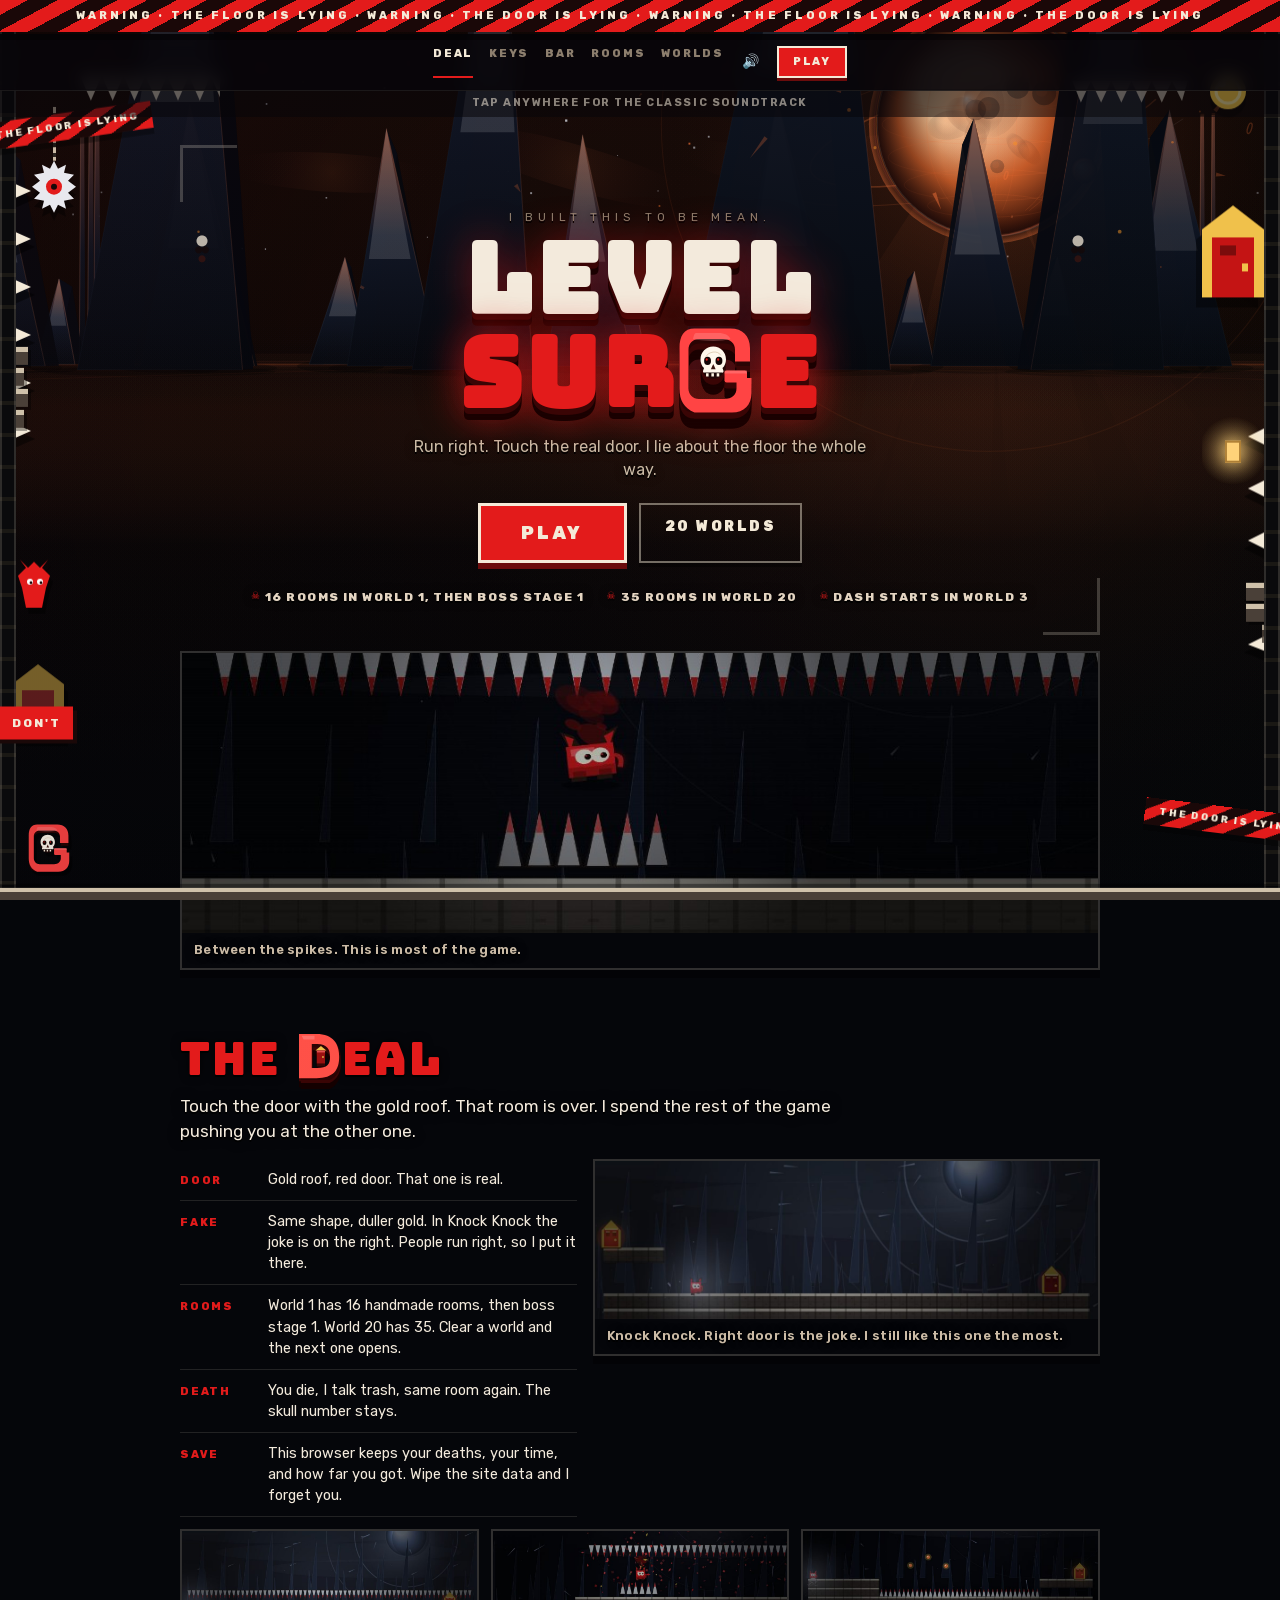
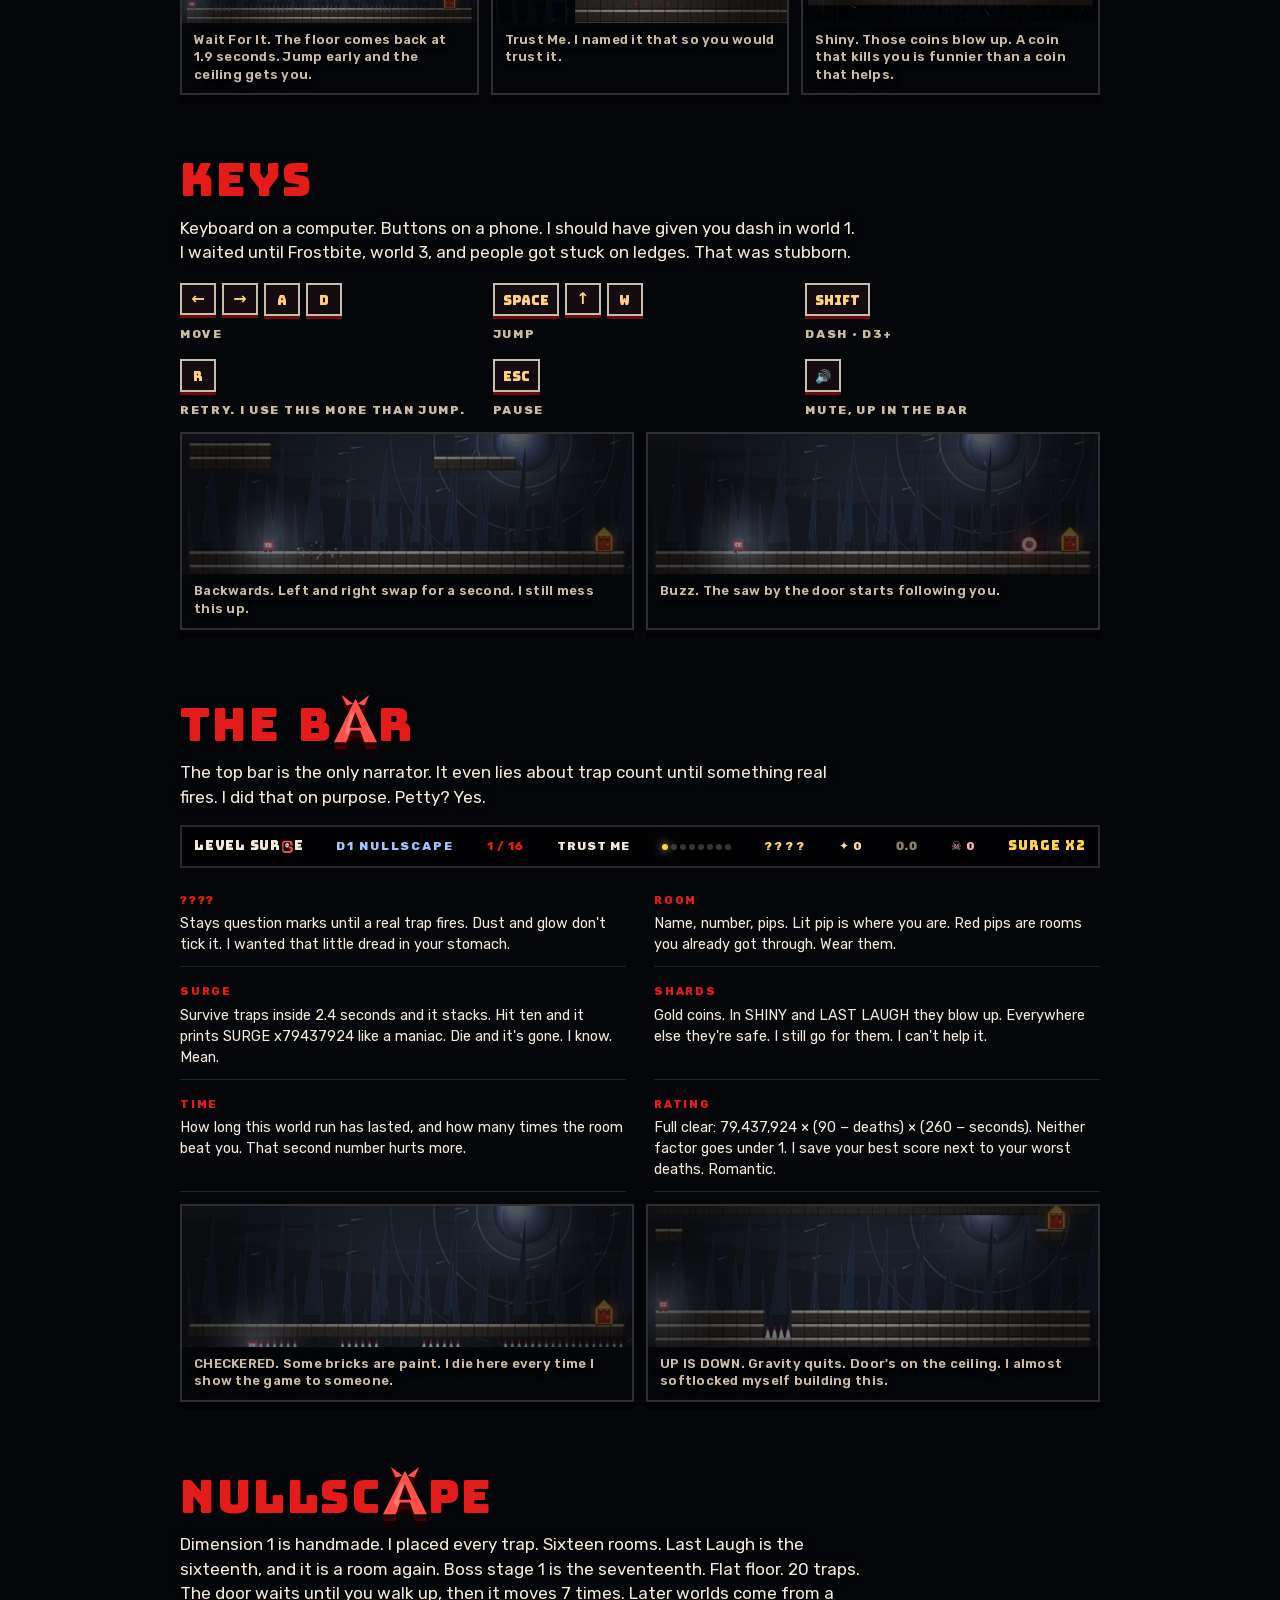
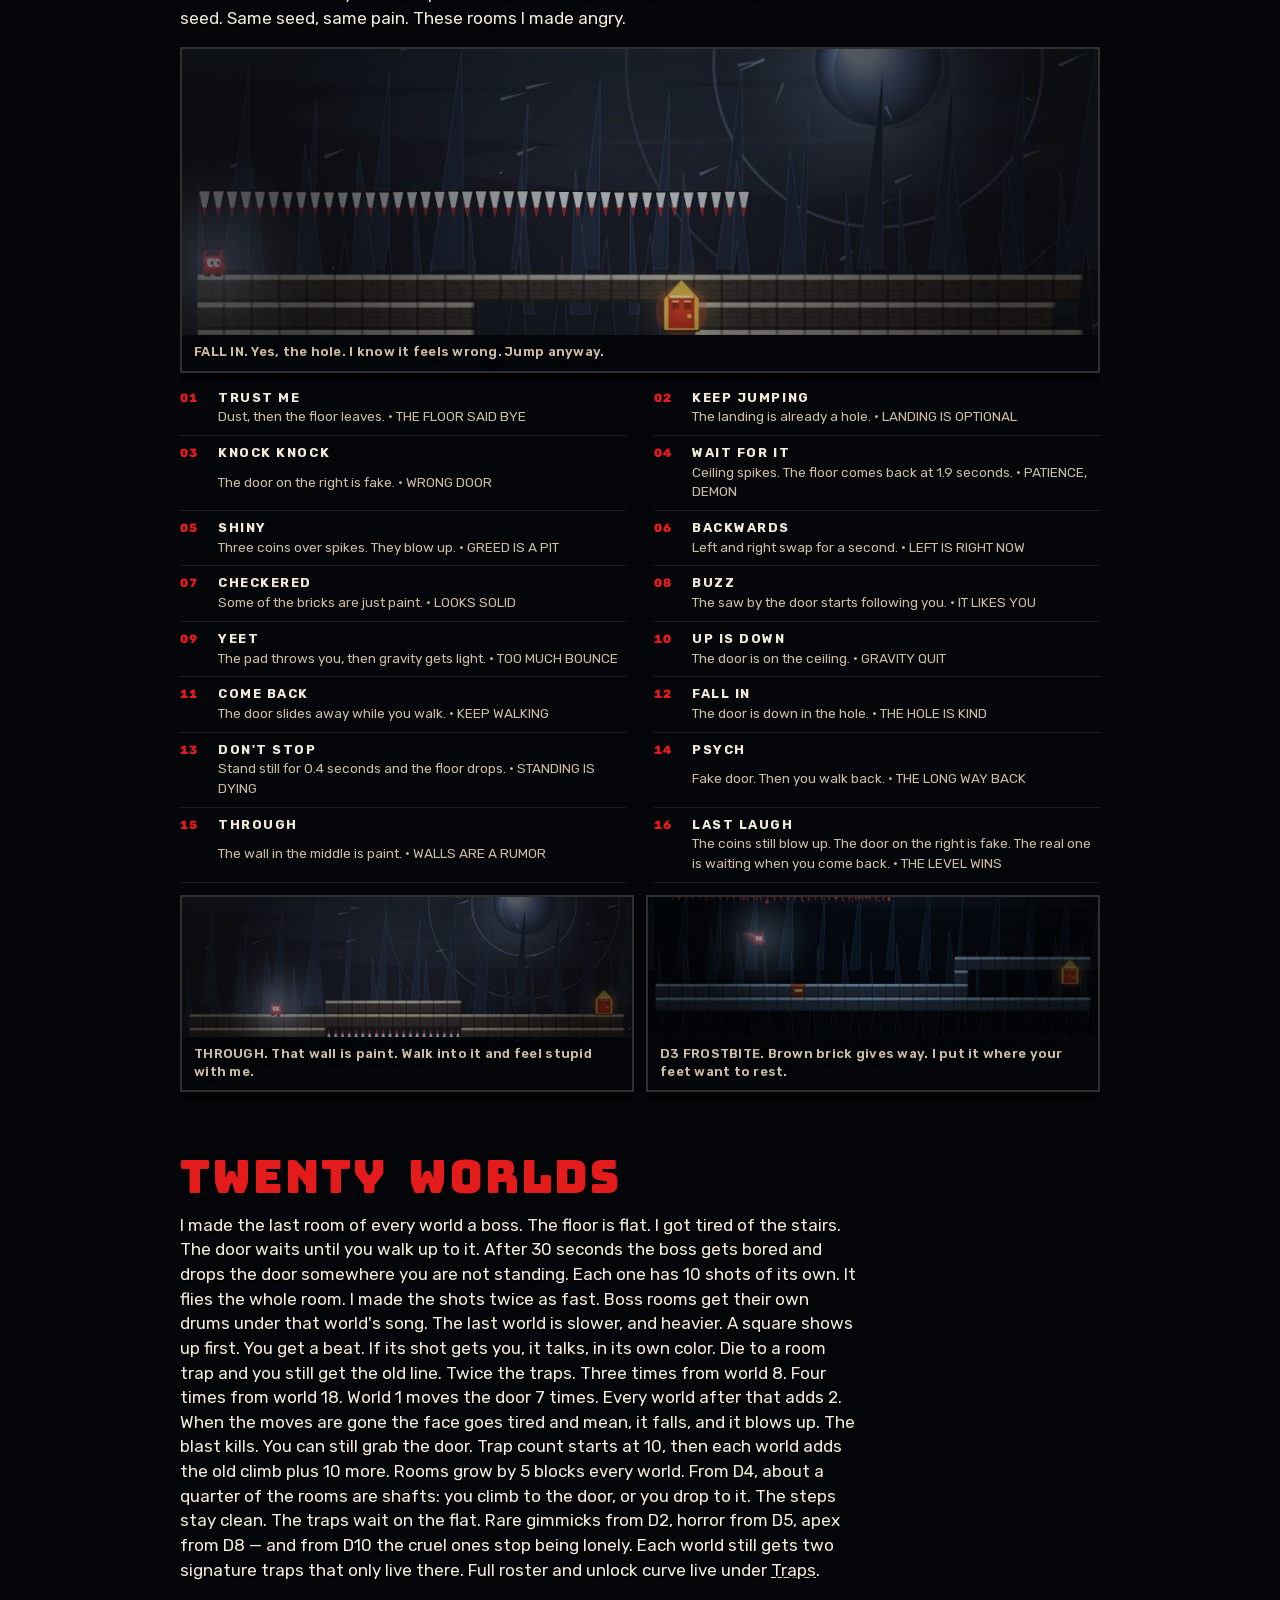
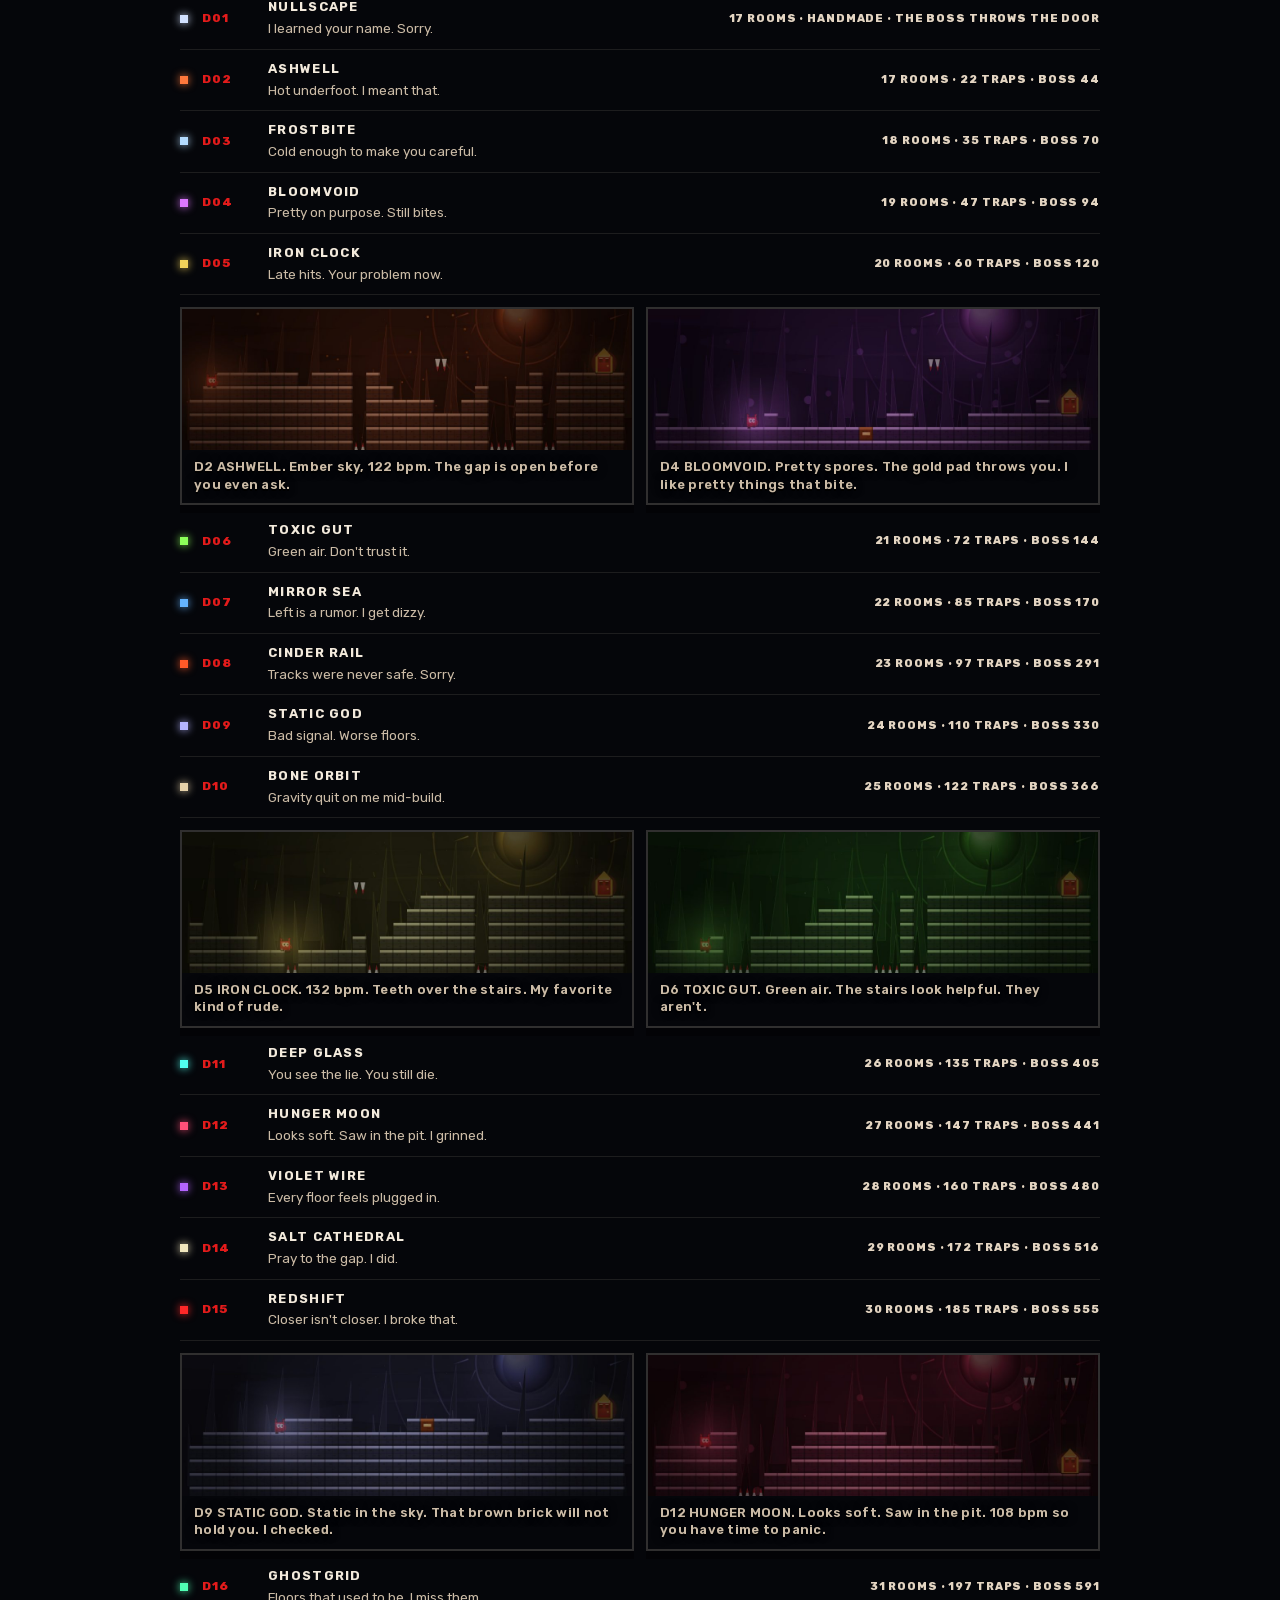
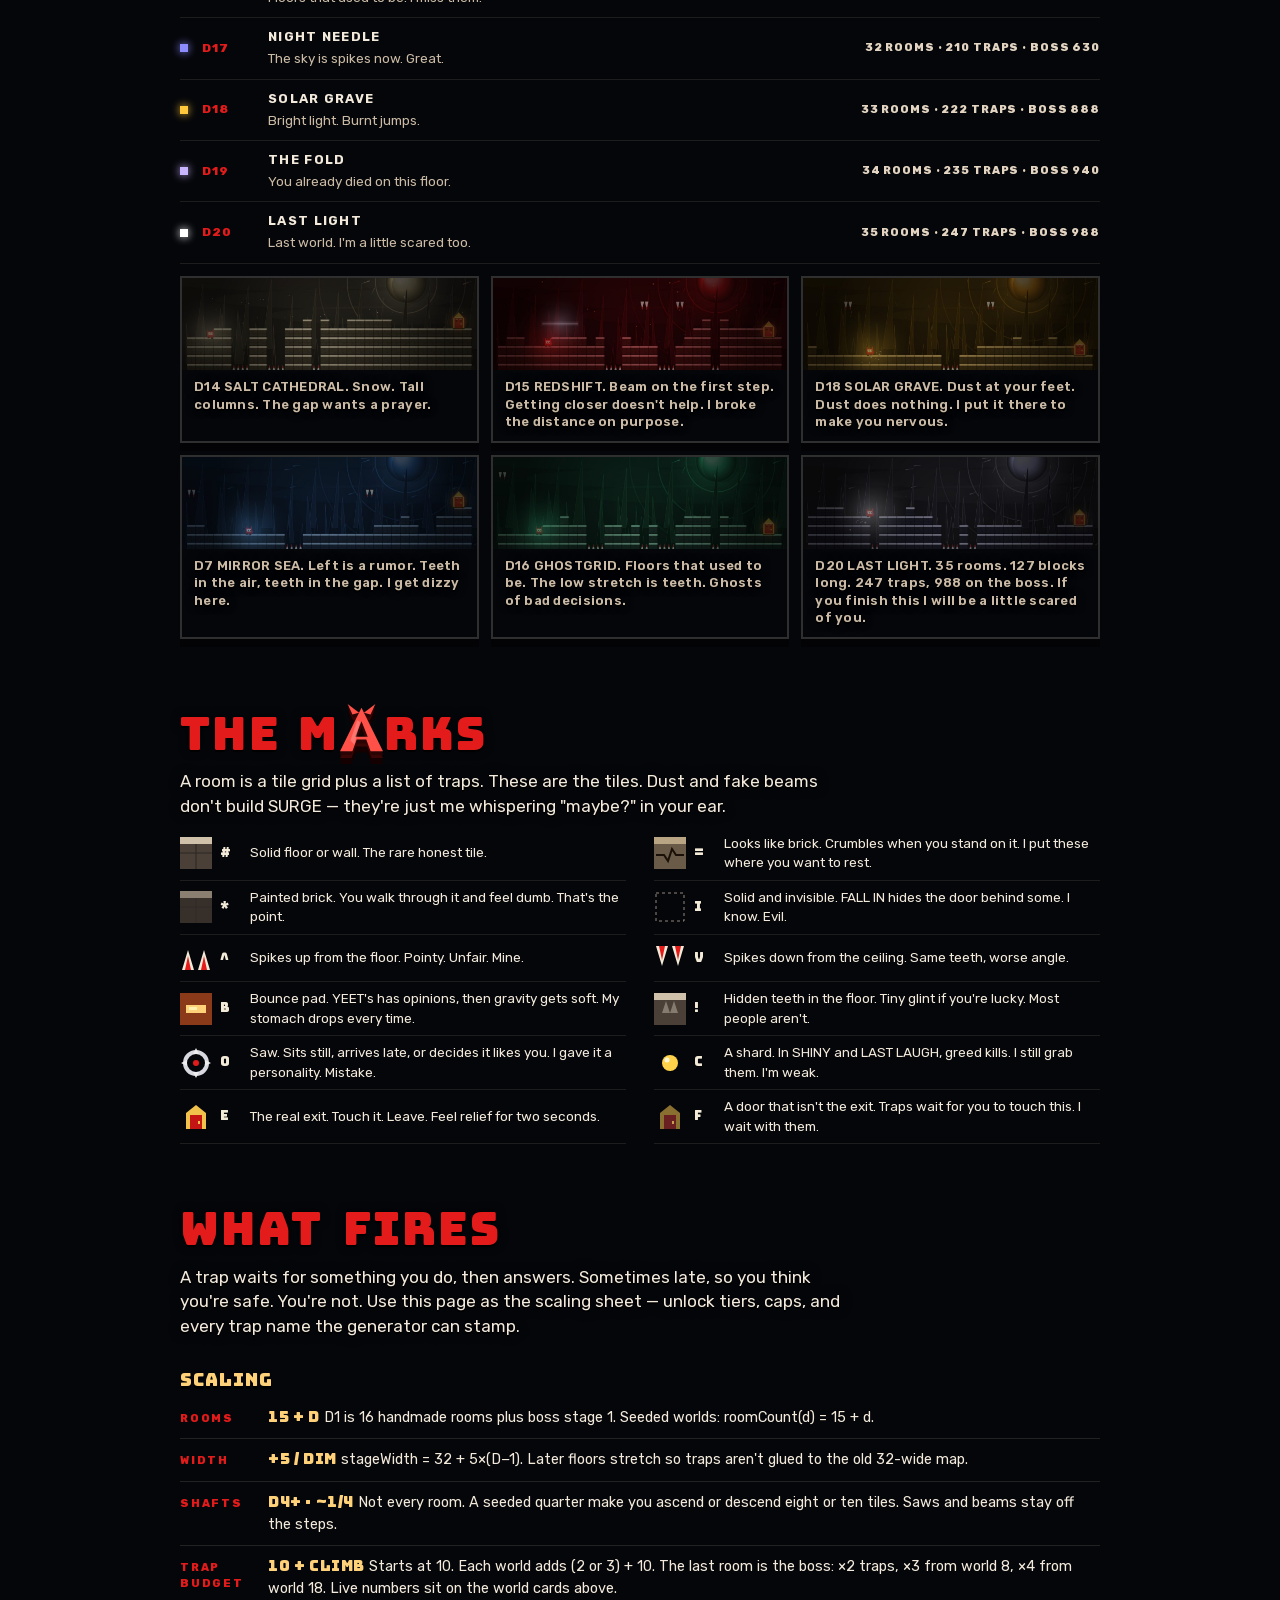
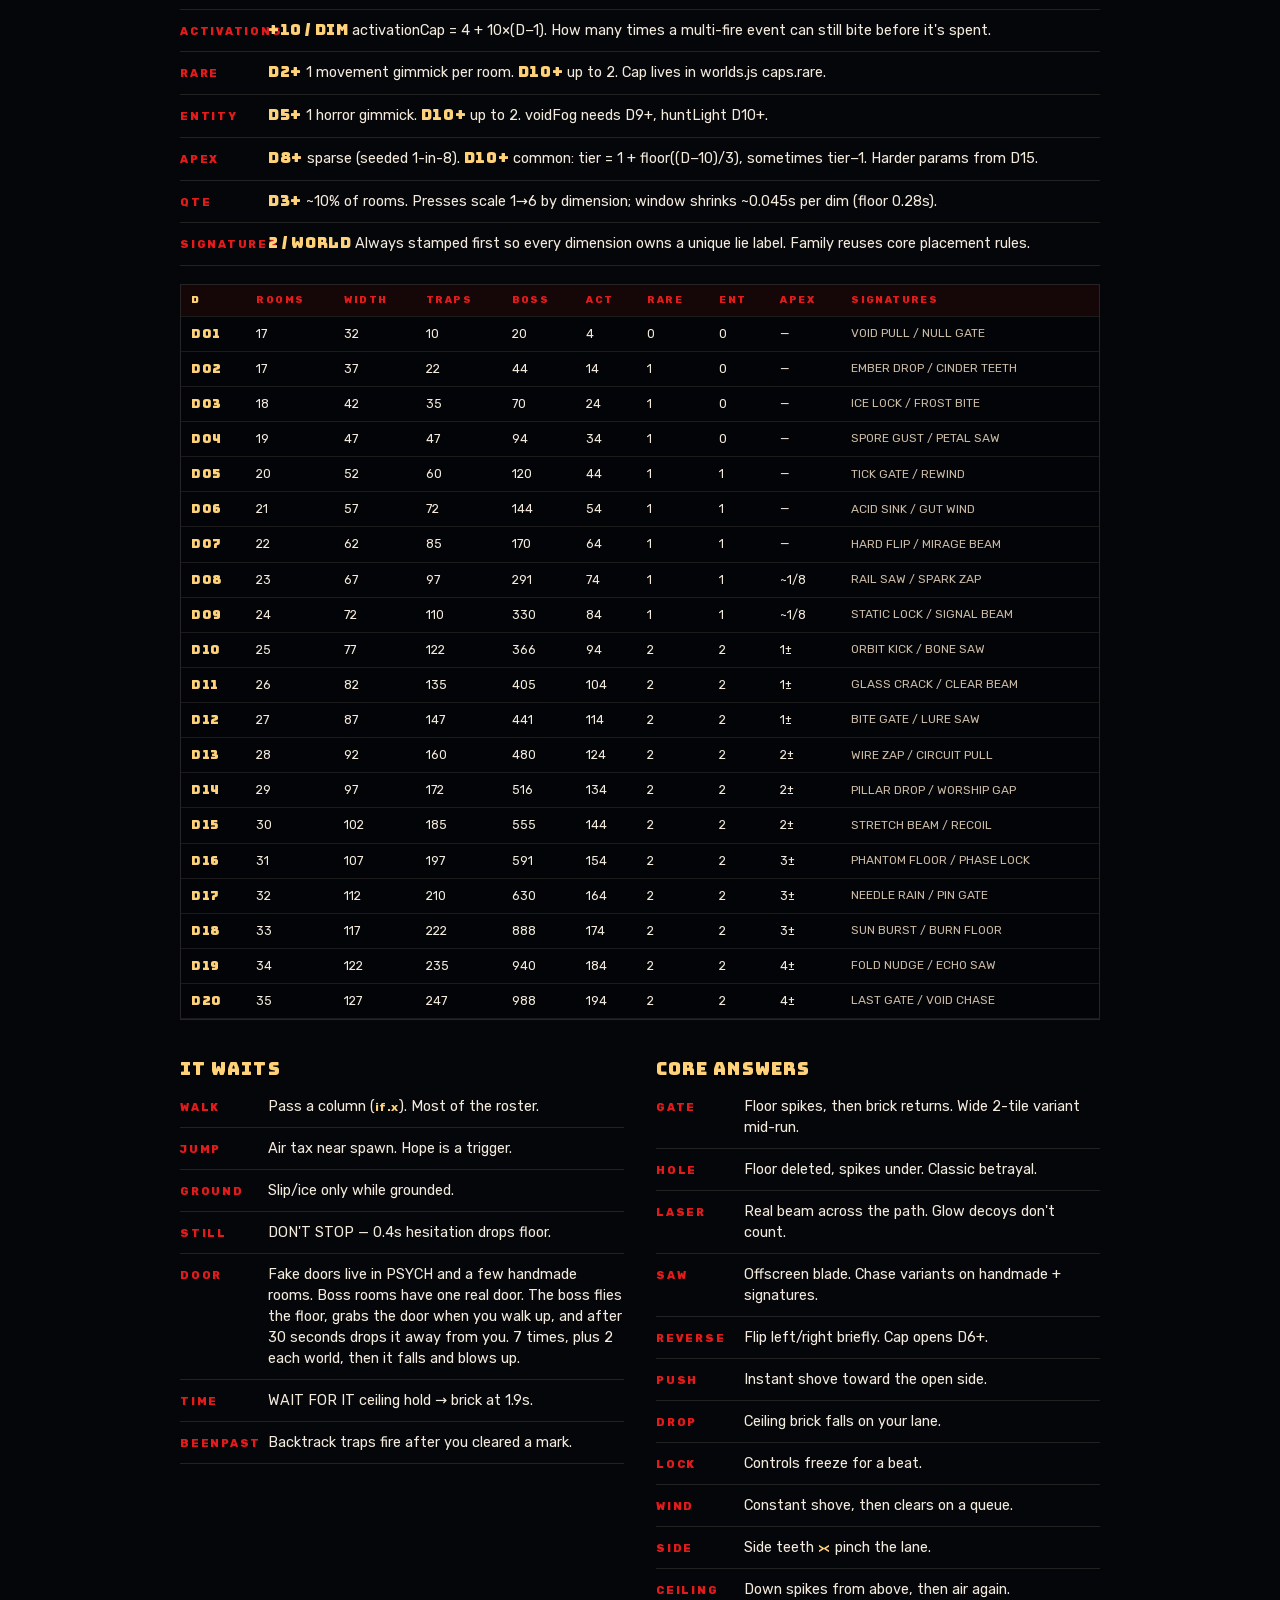
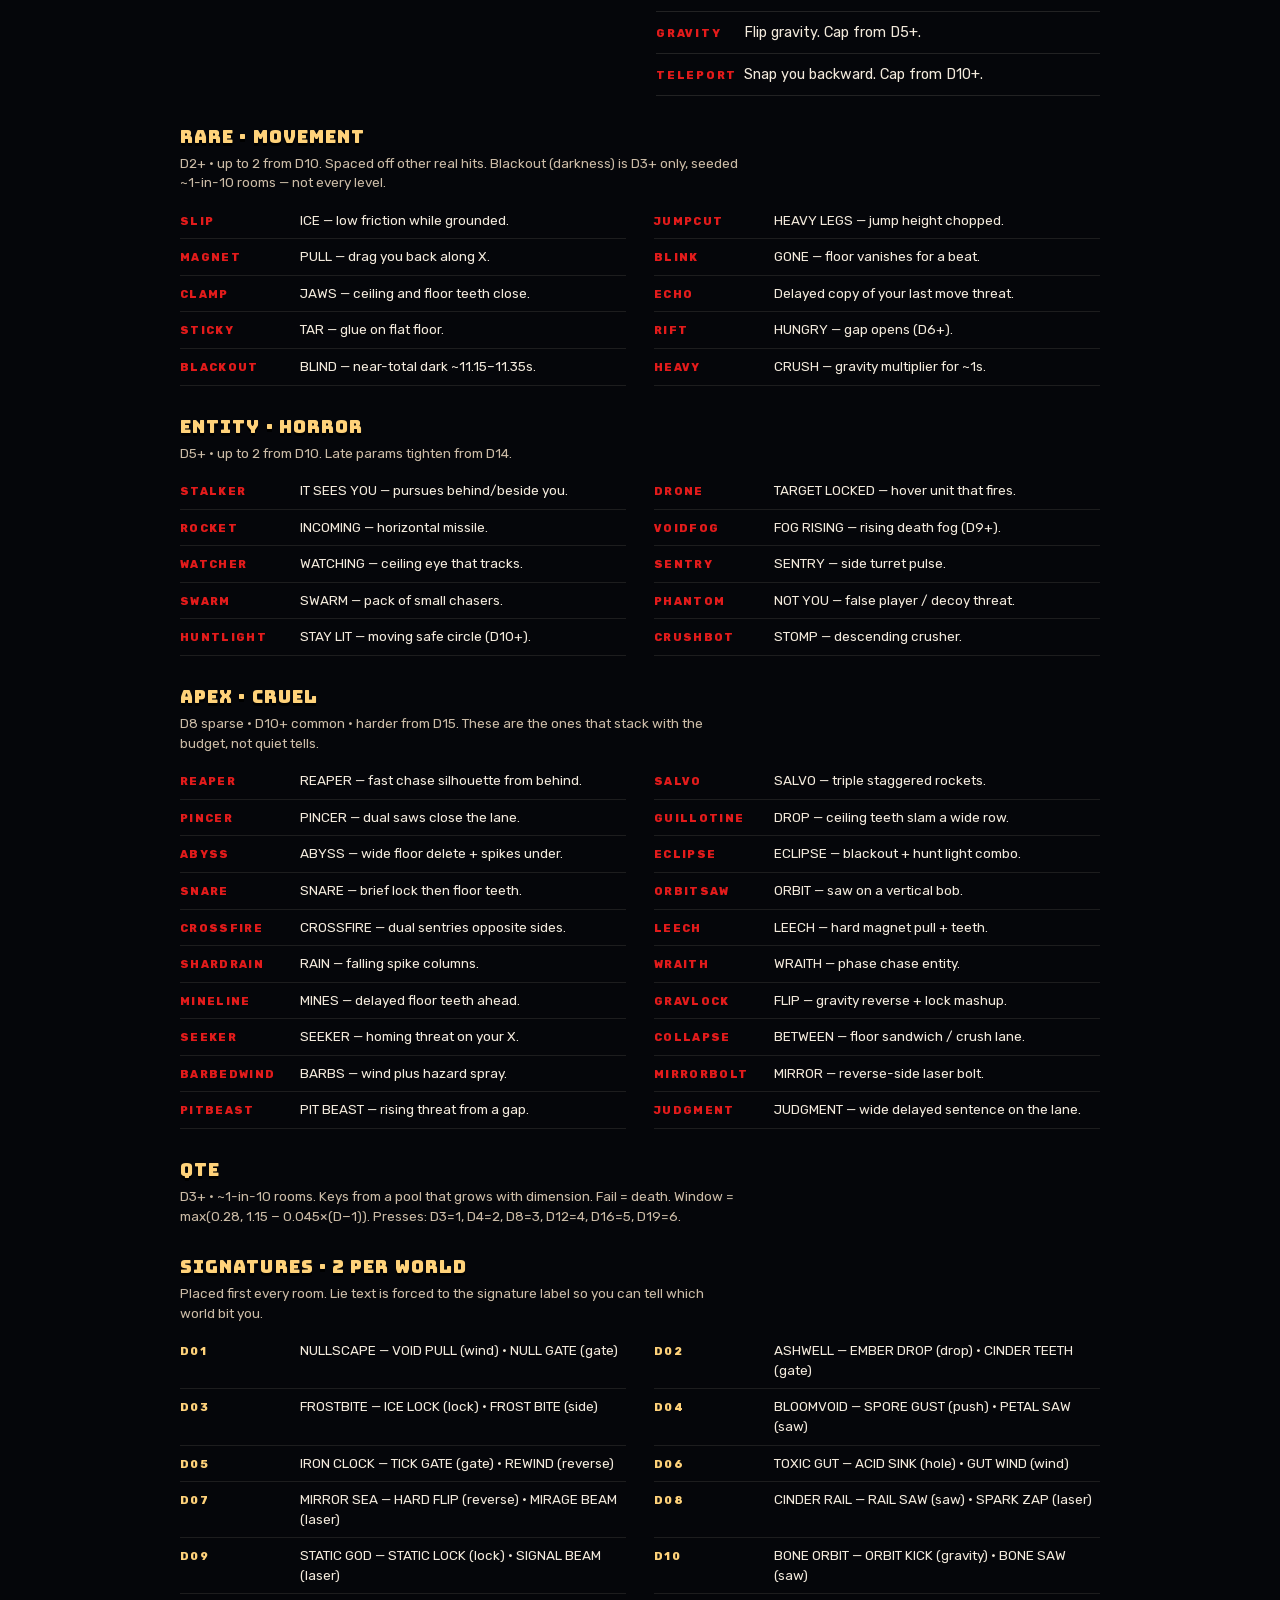
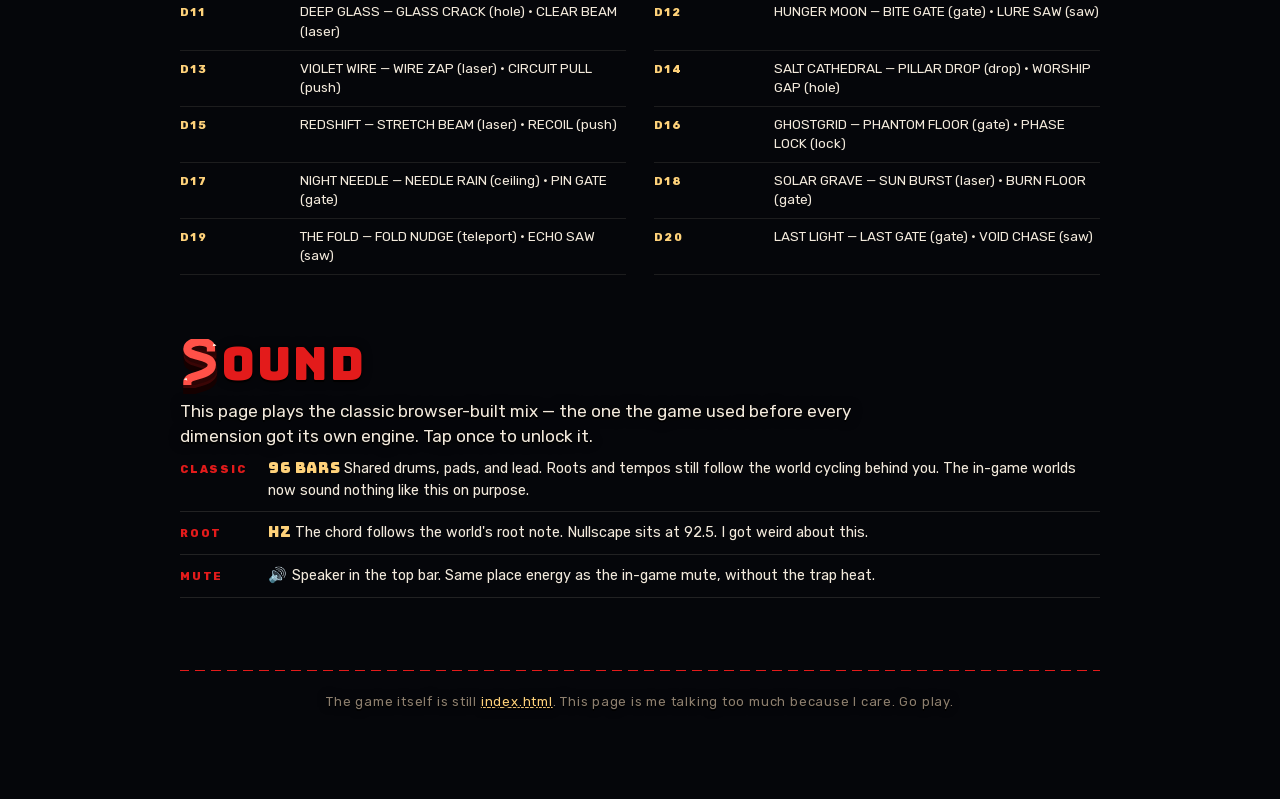
==== commit 9ac674d7: "Make the Null fight hit harder, with a faster laser storm, a wider slam, and its own look and music." ====
--- a/about.html
+++ b/about.html
@@ -554,6 +554,6 @@
   <script src="js/void-sky.js?v=classic1"></script>
   <script src="js/about-sky.js?v=classic1"></script>
   <script src="js/about-music.js?v=classic1"></script>
-  <script src="js/about-page.js?v=stage1"></script>
+  <script src="js/about-page.js?v=rush1"></script>
 </body>
 </html>
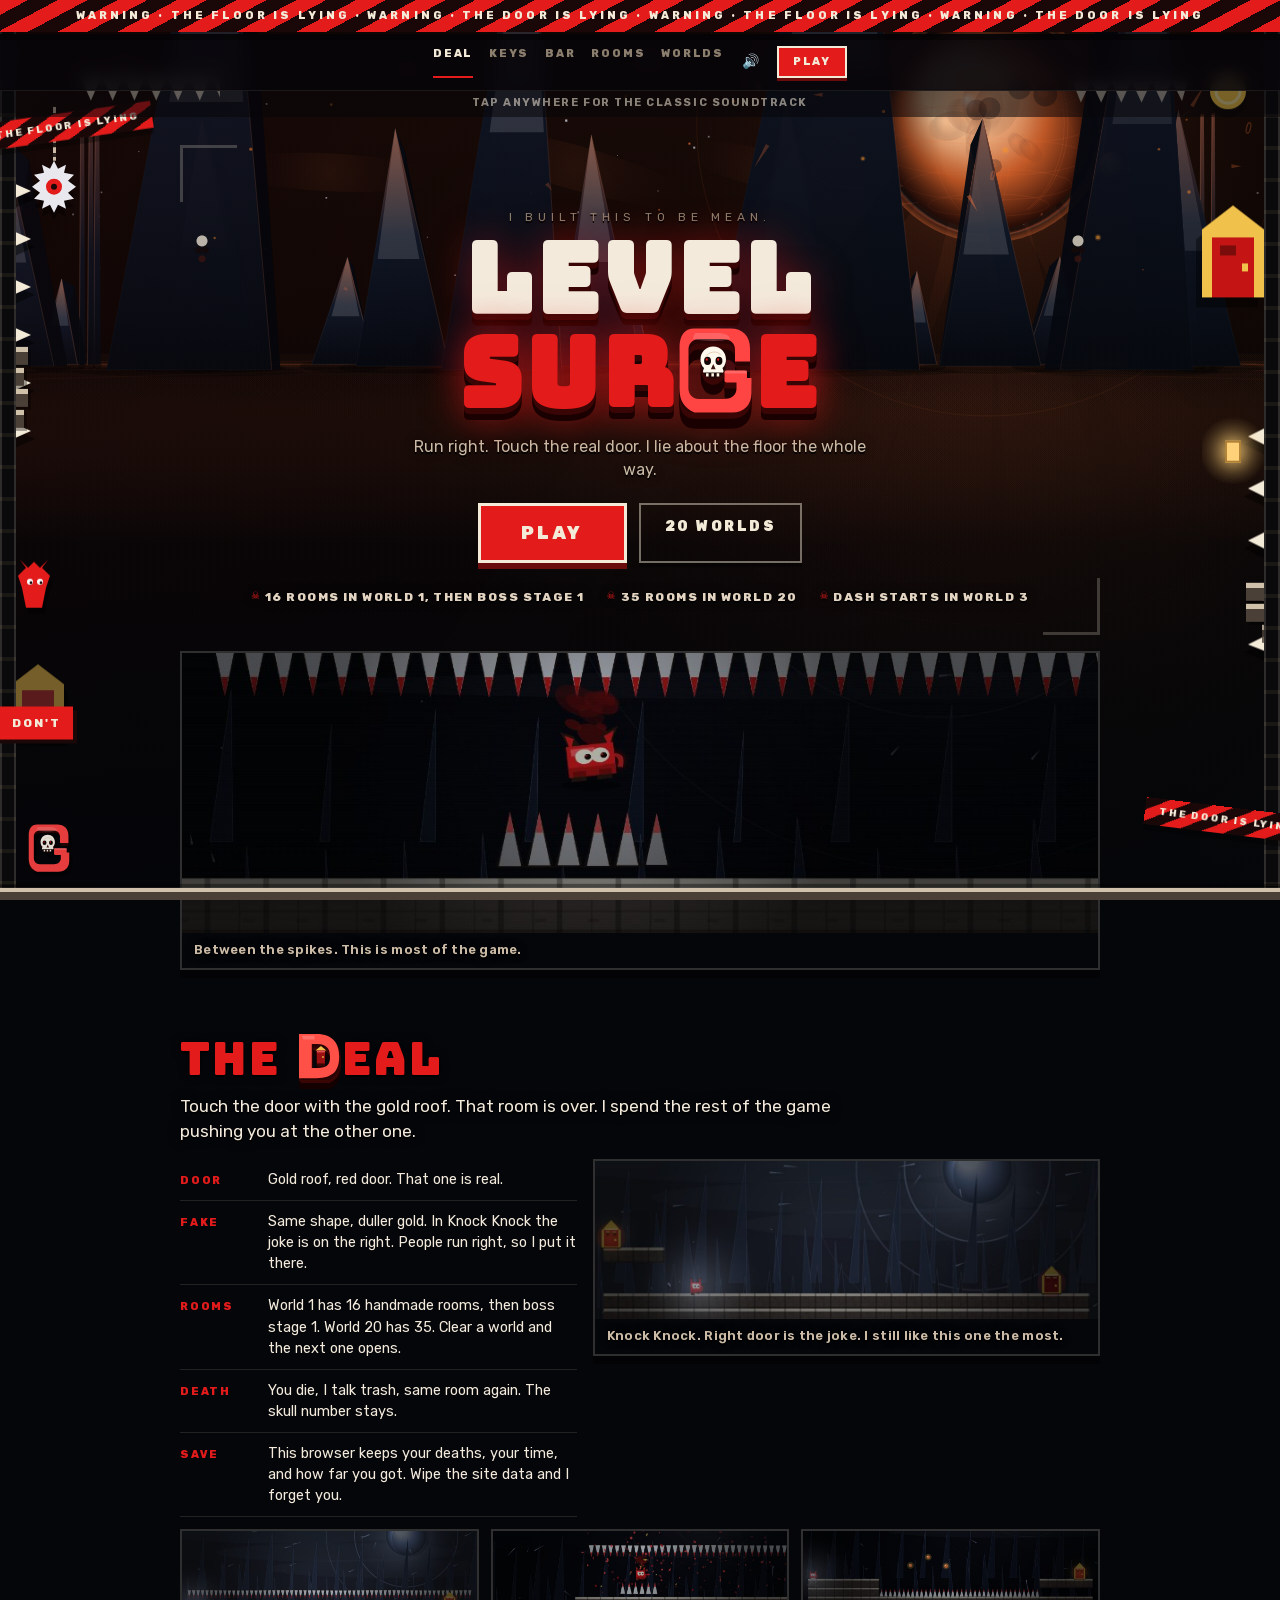
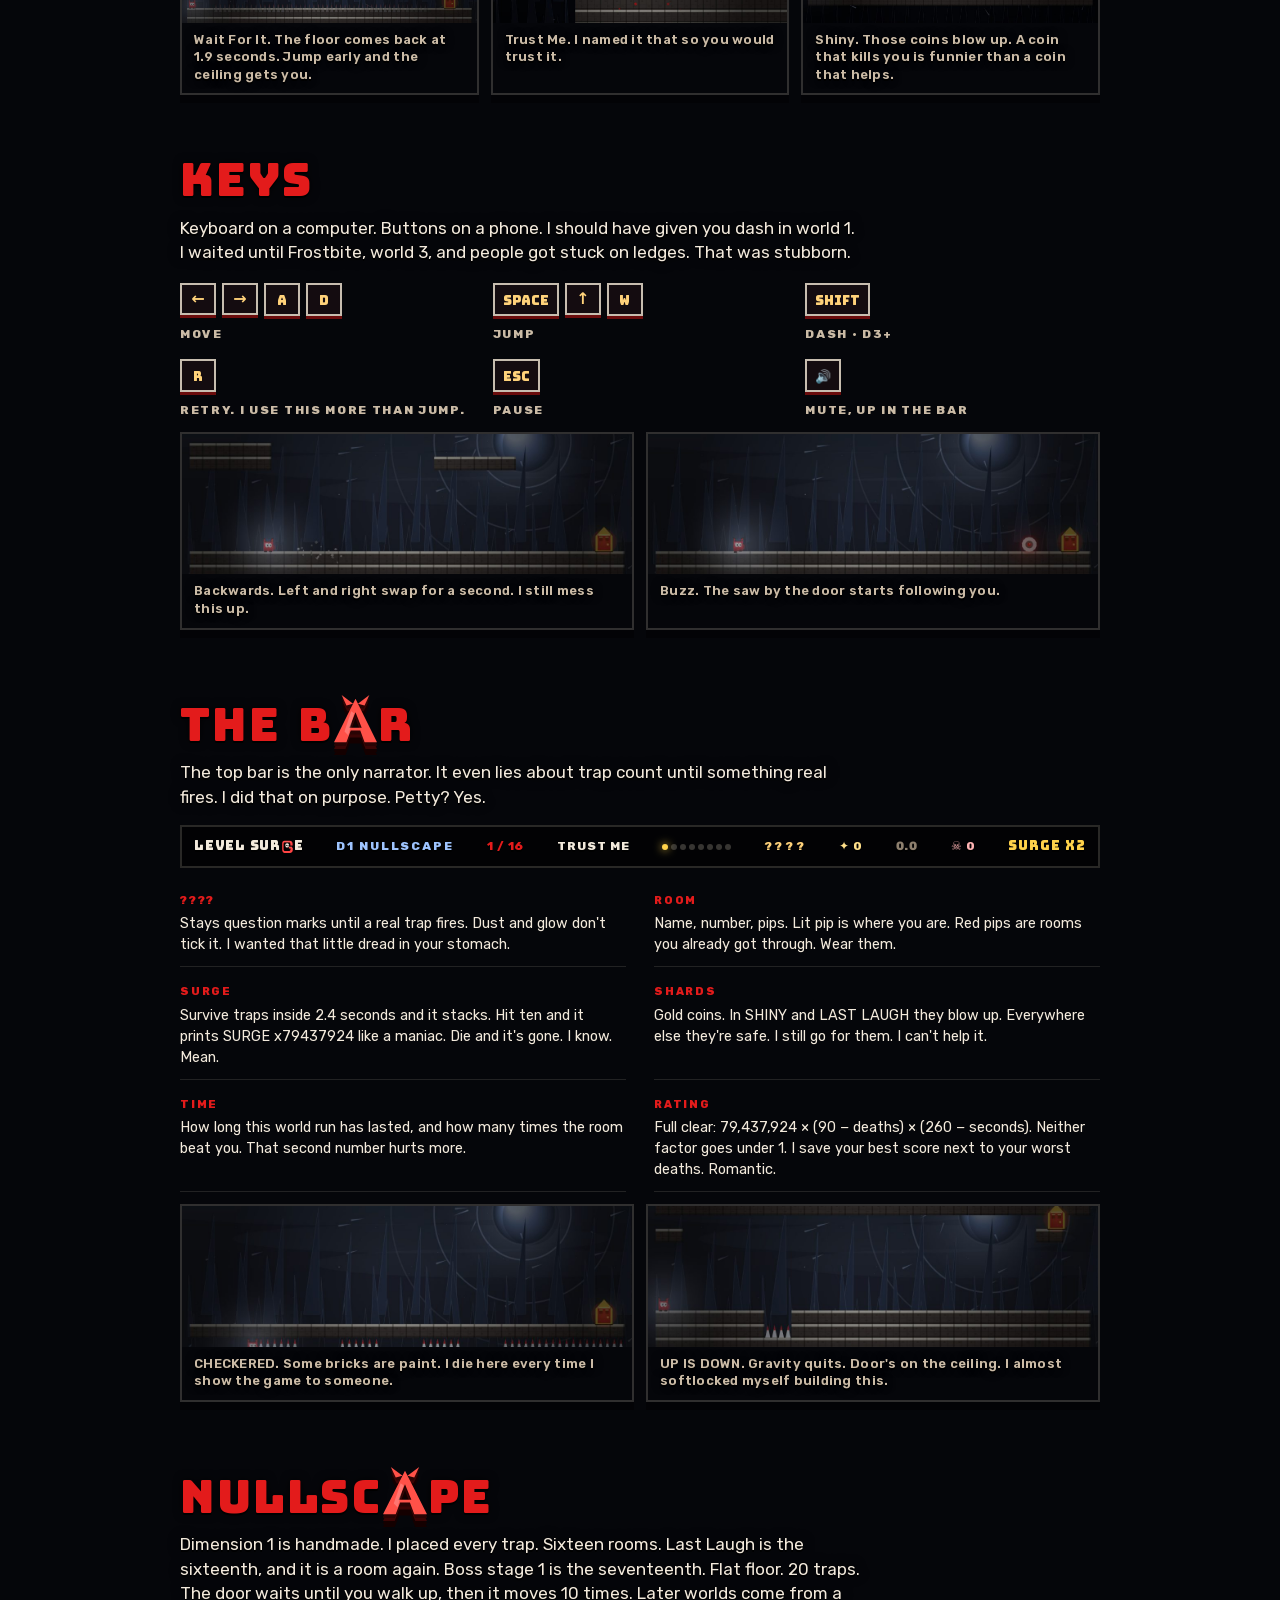
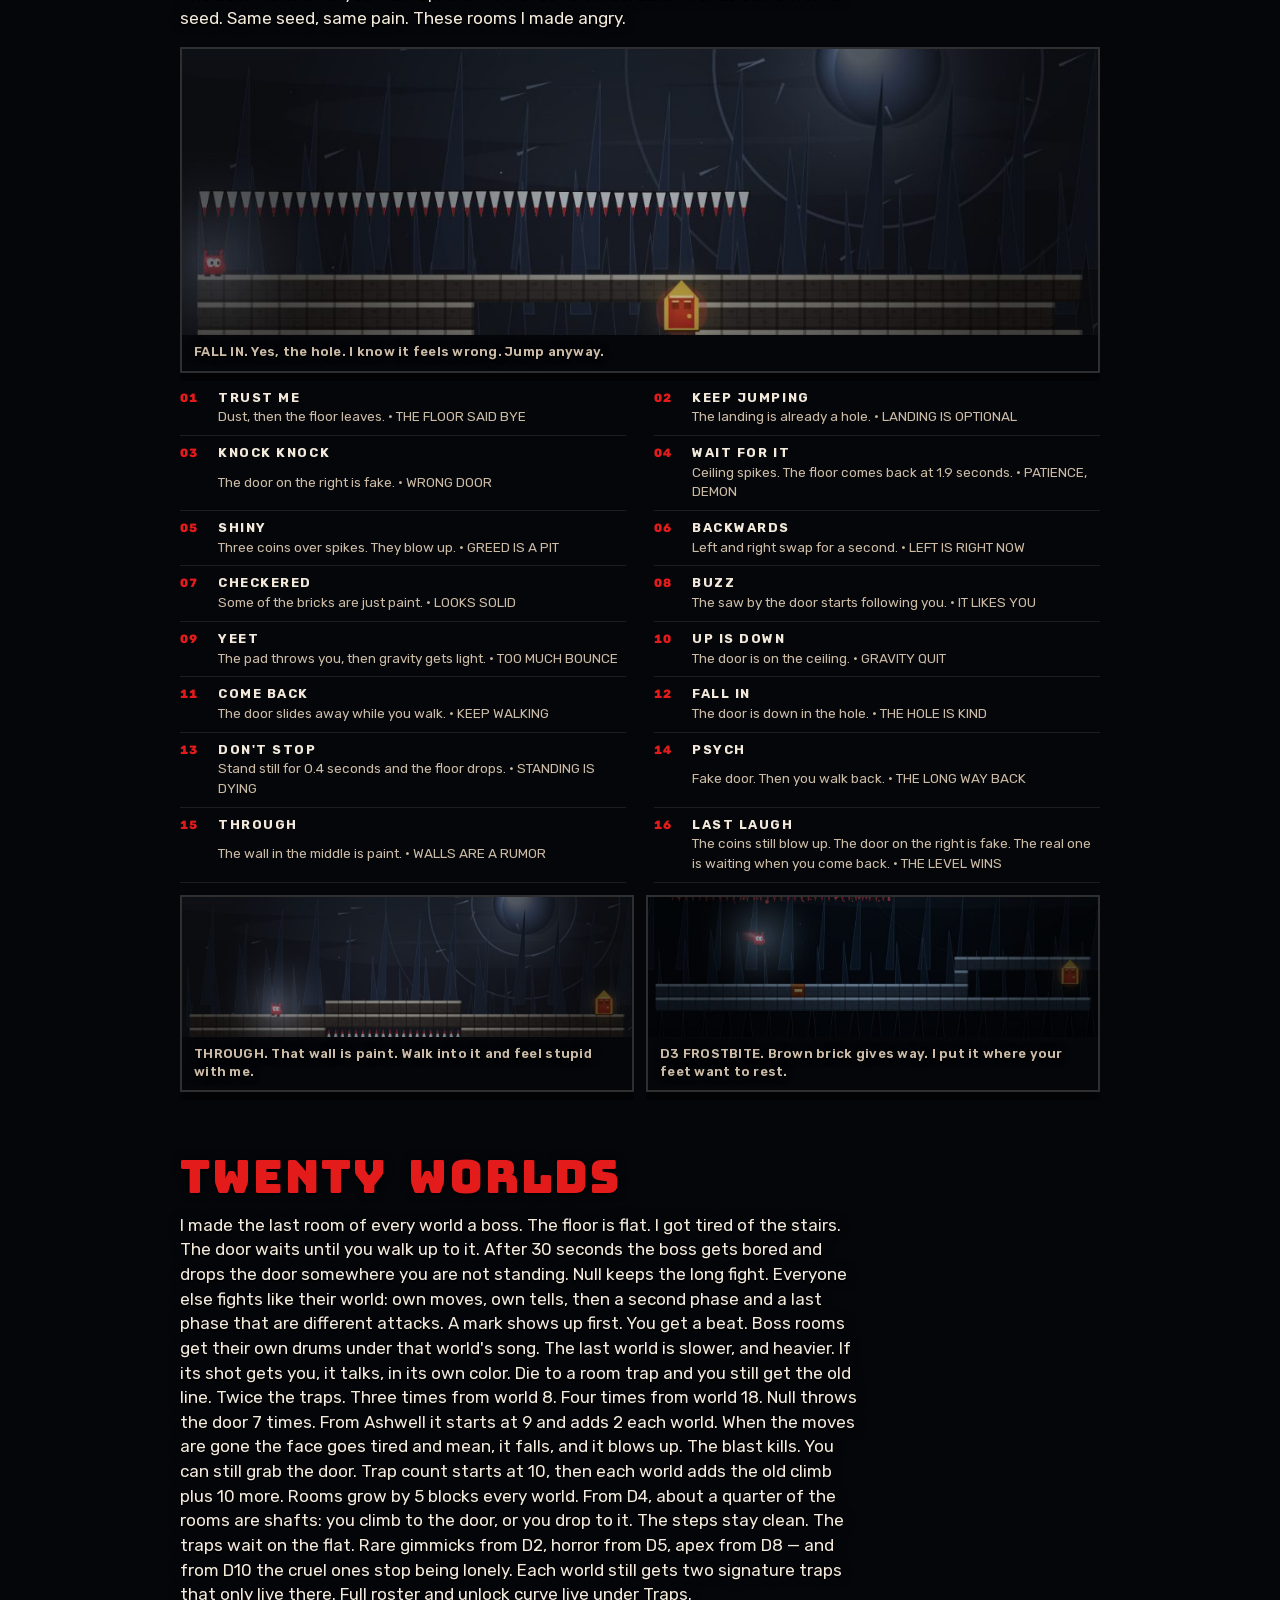
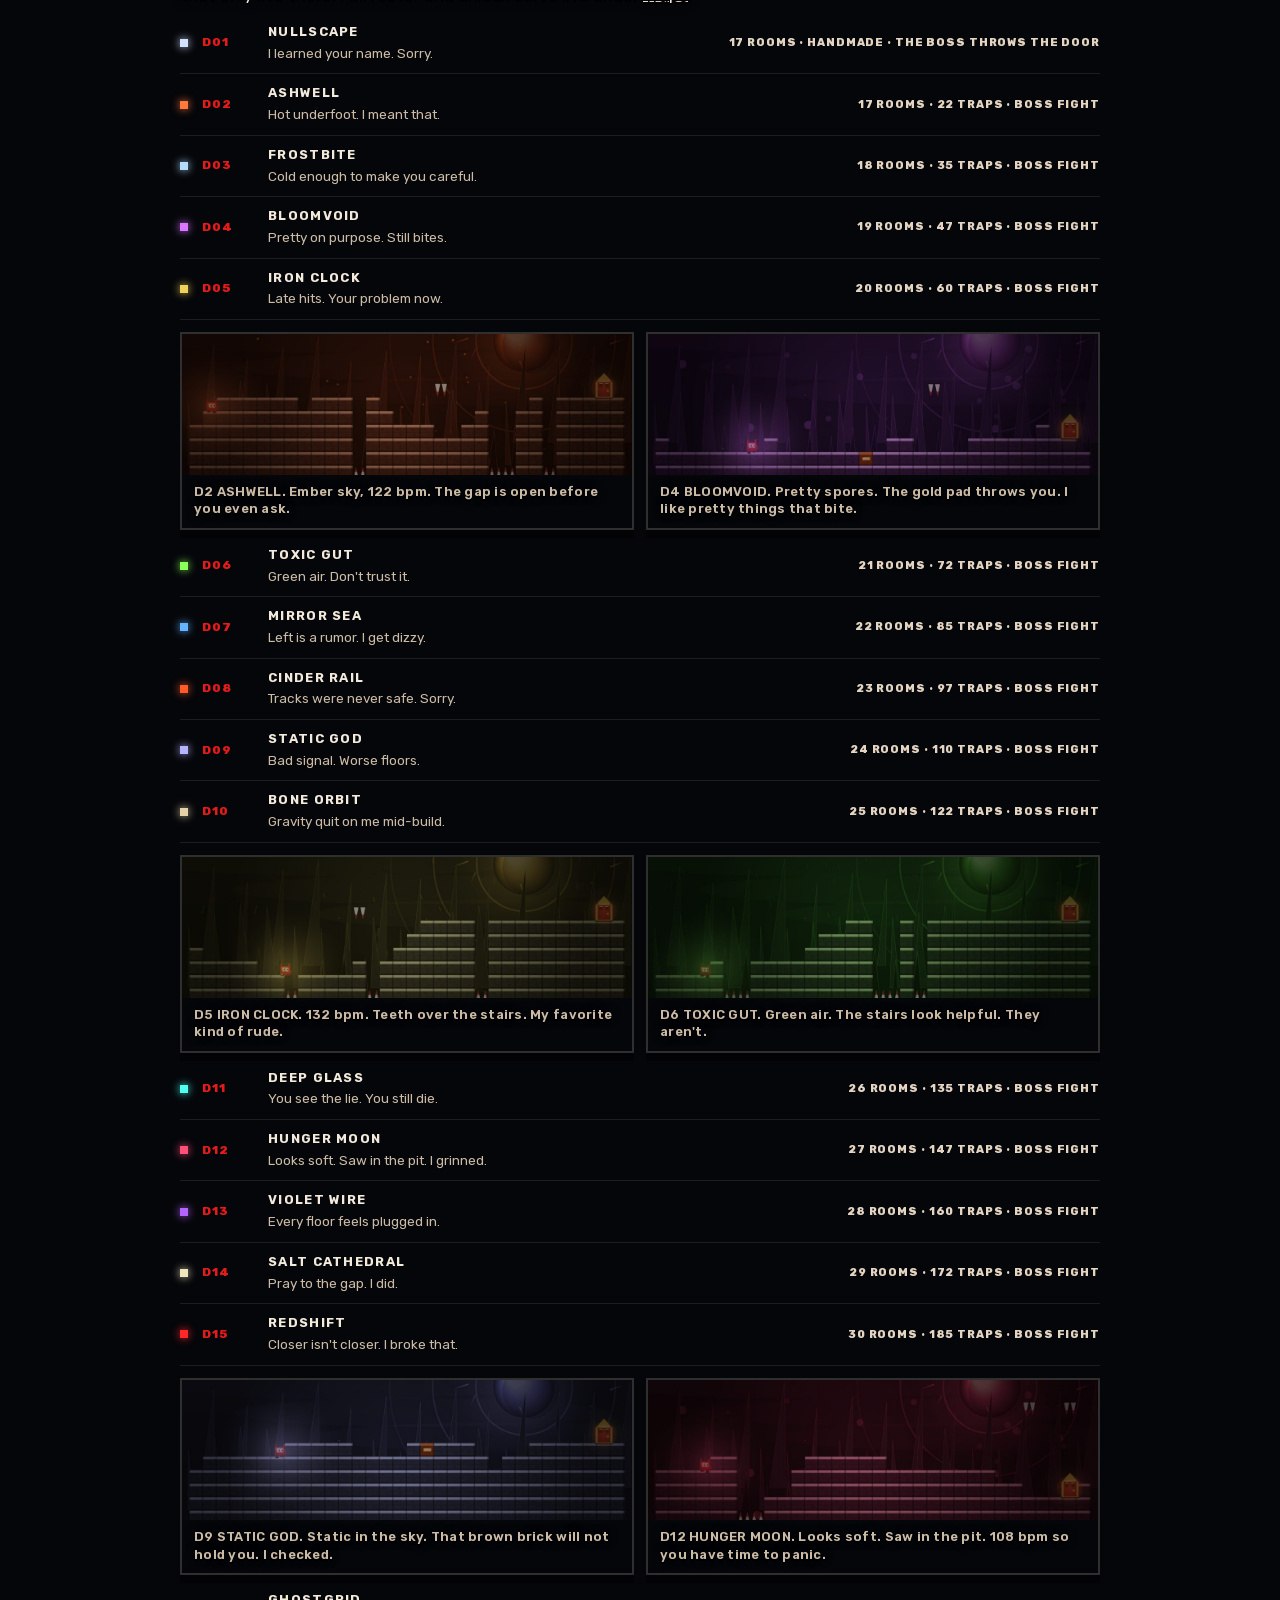
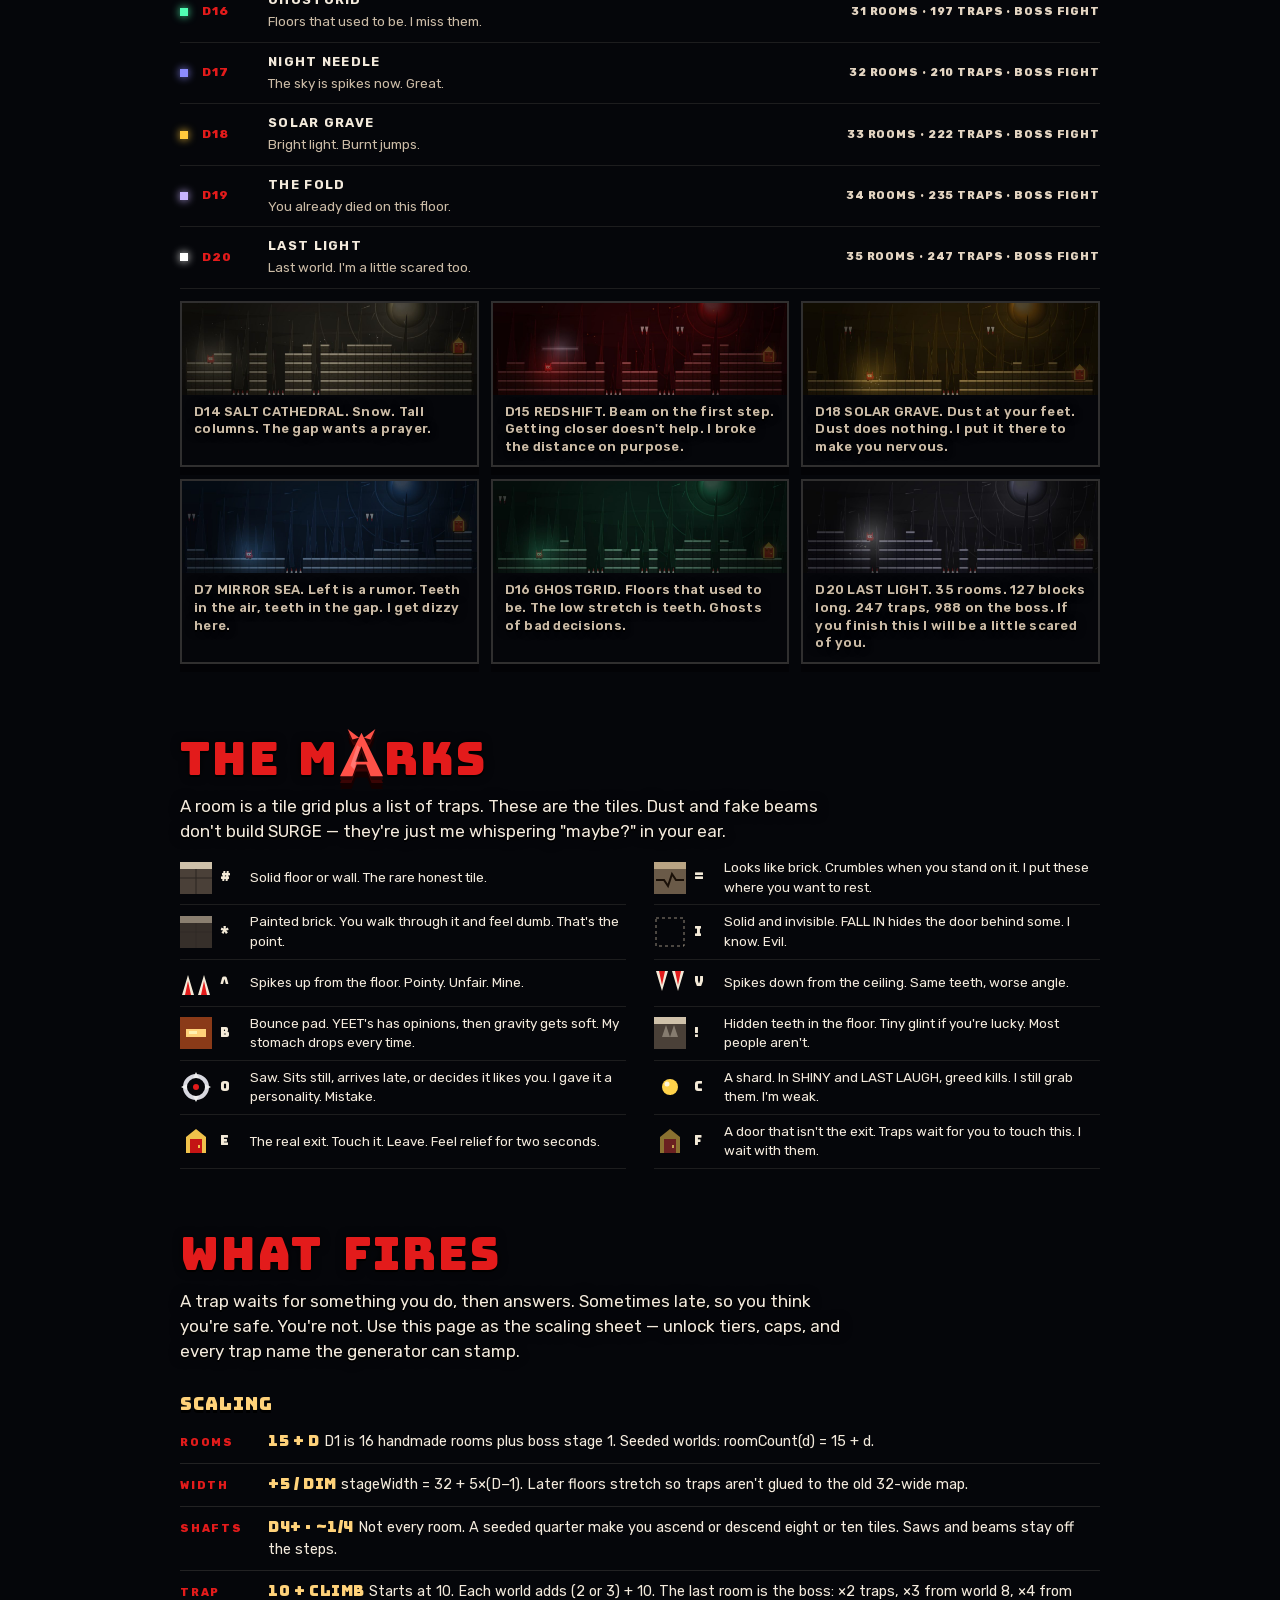
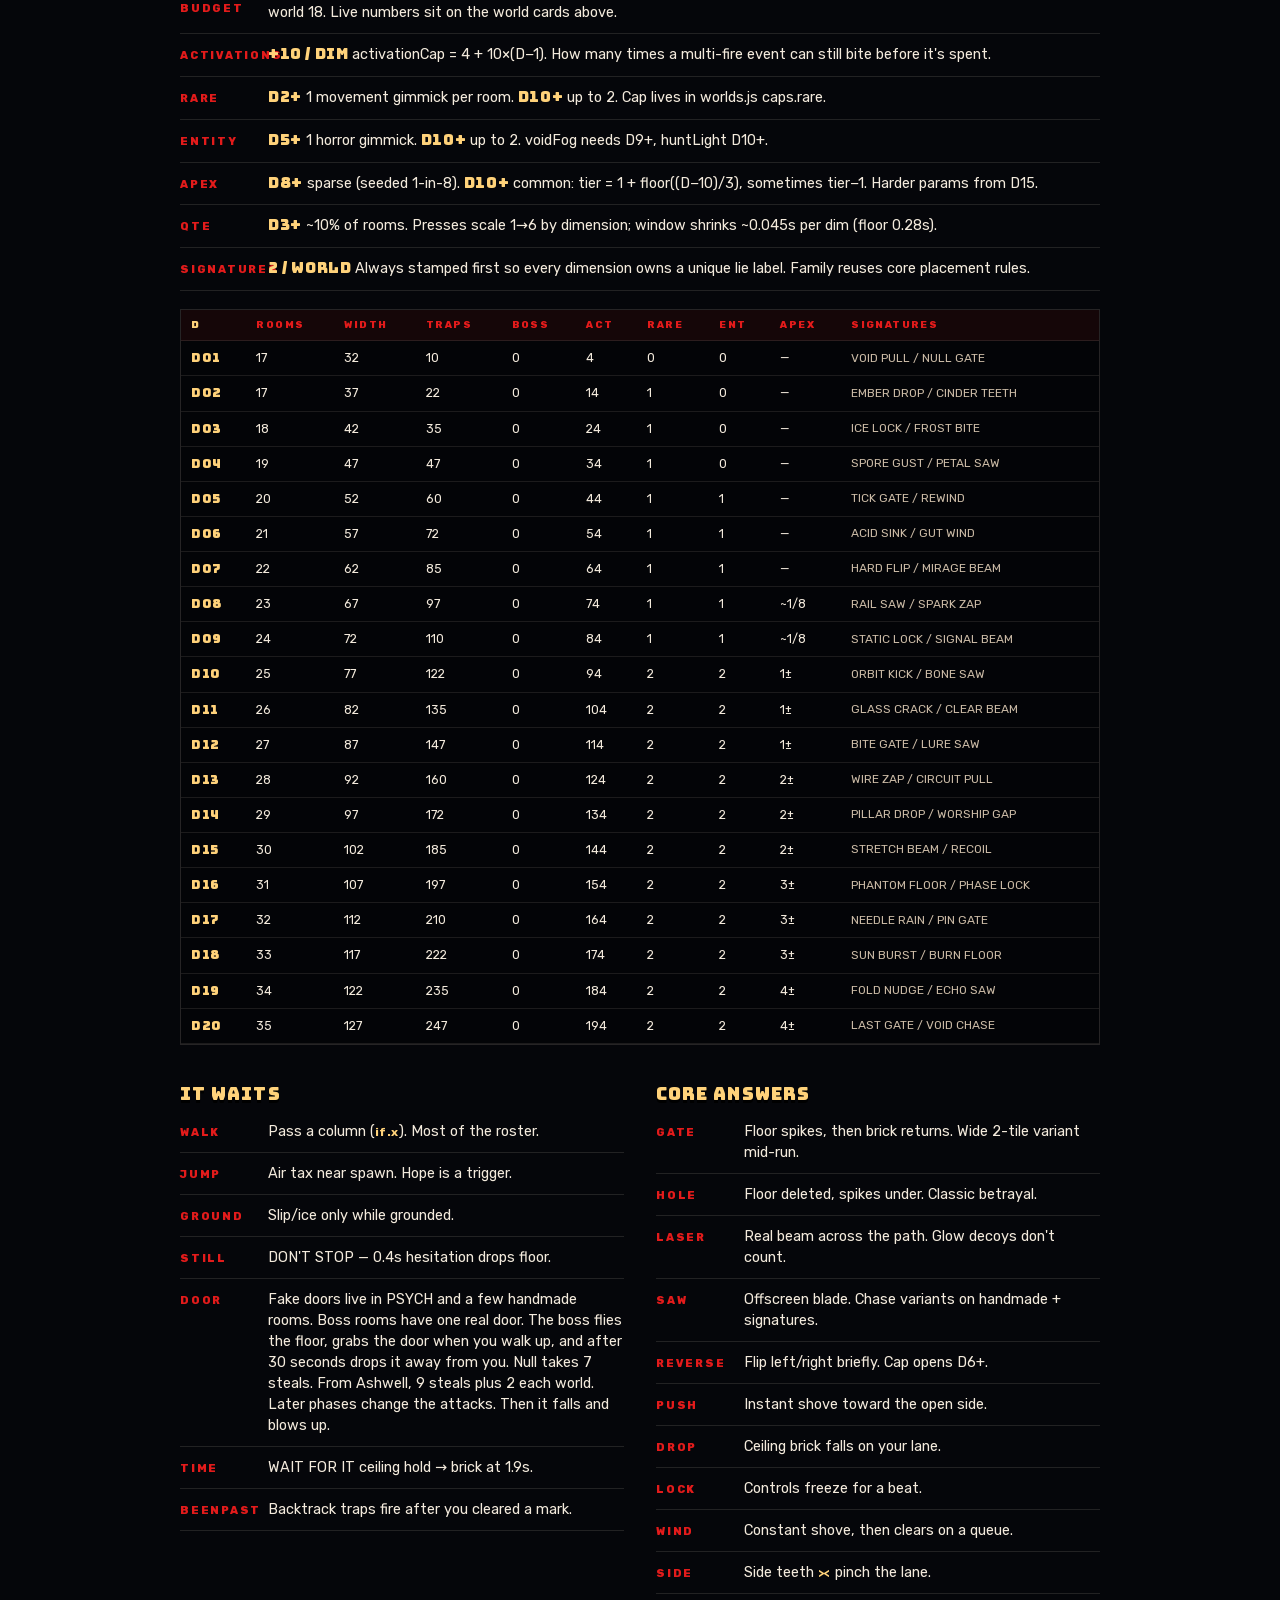
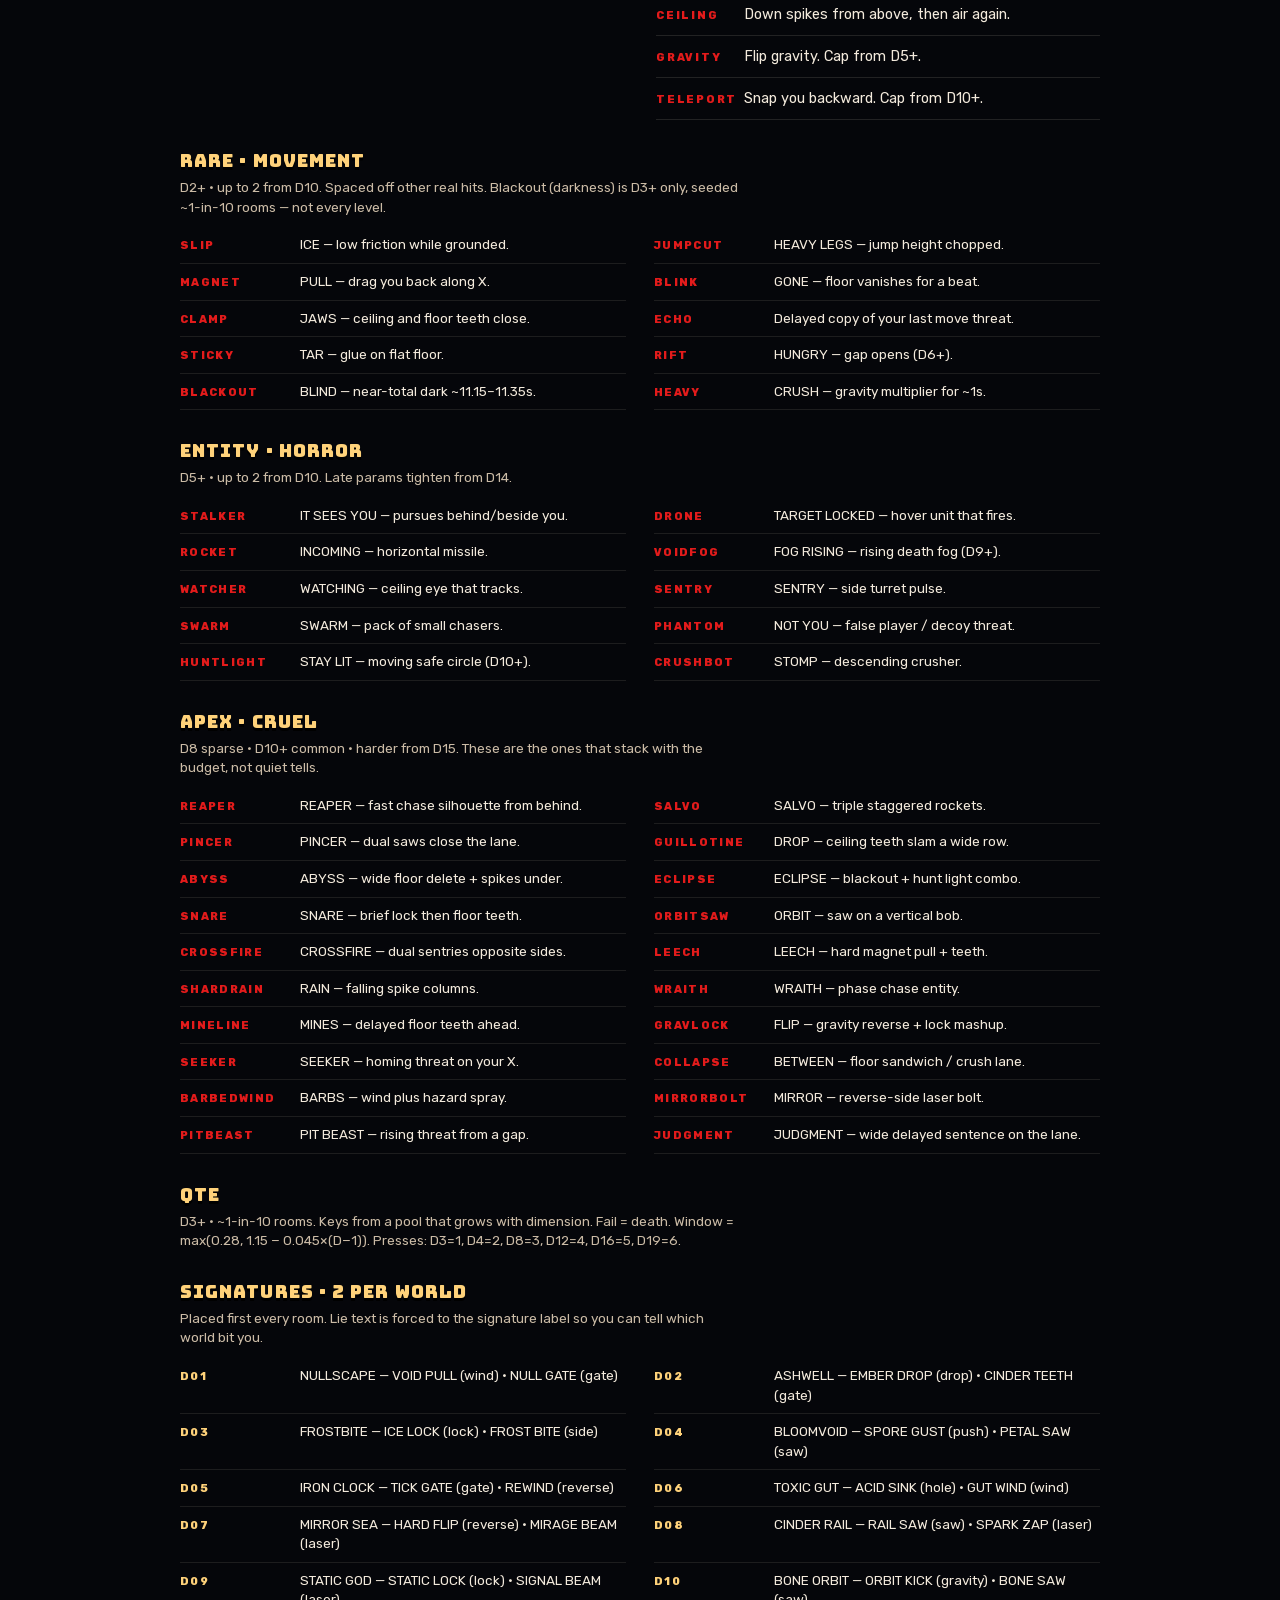
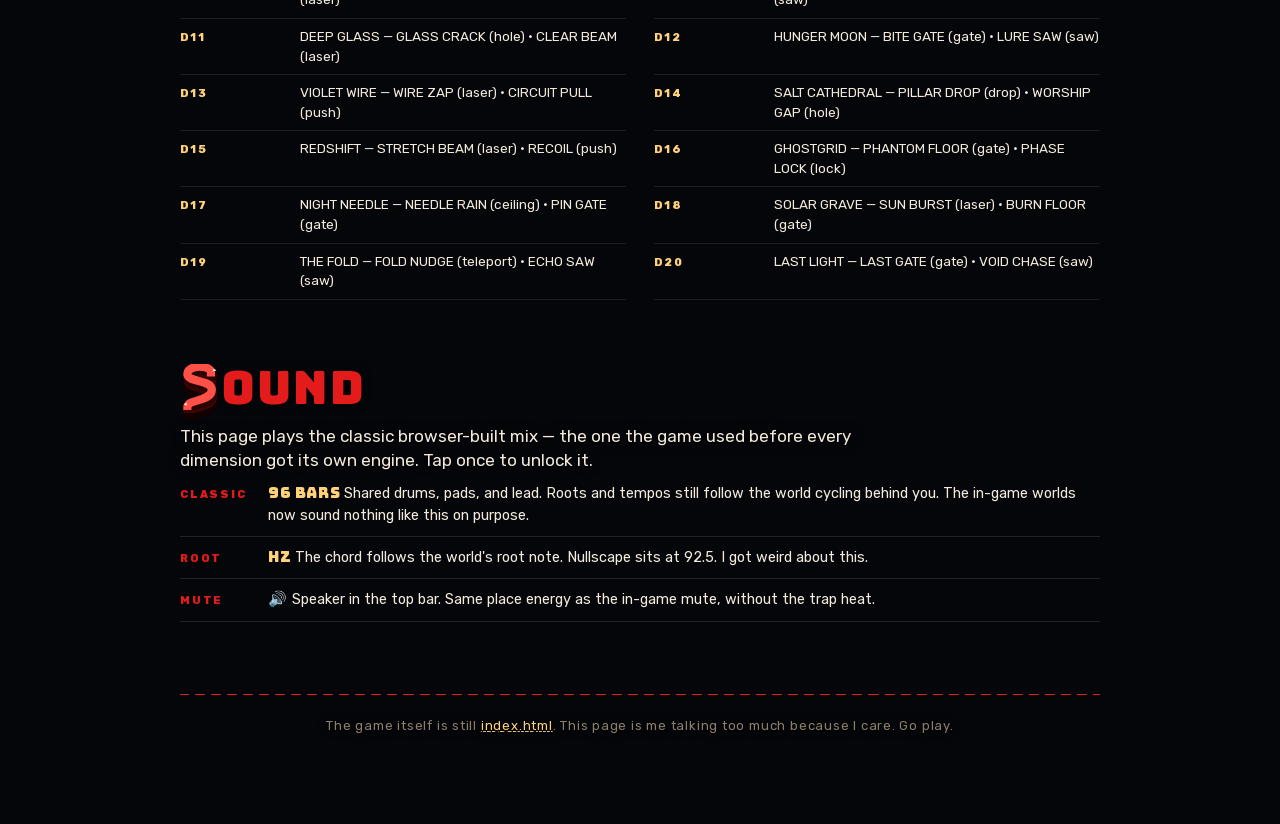
==== commit f0135462: "Ship feel polish, discovery-gated remix, keybinds, and clearer boss trails. Refresh GitHub Pages wit" ====
--- a/about.html
+++ b/about.html
@@ -262,7 +262,7 @@
 
     <section id="nullscape">
       <h2 data-letters="A">NULLSCAPE</h2>
-      <p class="lead">Dimension 1 is handmade. I placed every trap. Sixteen rooms. Last Laugh is the sixteenth, and it is a room again. Boss stage 1 is the seventeenth. Flat floor. 20 traps. The door waits until you walk up, then it moves 7 times. Later worlds come from a seed. Same seed, same pain. These rooms I made angry.</p>
+      <p class="lead">Dimension 1 is handmade. I placed every trap. Sixteen rooms. Last Laugh is the sixteenth, and it is a room again. Boss stage 1 is the seventeenth. Flat floor. 20 traps. The door waits until you walk up, then it moves 10 times. Later worlds come from a seed. Same seed, same pain. These rooms I made angry.</p>
       <figure class="shot">
         <img src="img/shots/fall.jpg" alt="Fall In. A row of ceiling spikes, and the exit door sitting down inside a hole in the floor." />
         <figcaption>FALL IN. Yes, the hole. I know it feels wrong. Jump anyway.</figcaption>
@@ -282,7 +282,7 @@
 
     <section id="worlds">
       <h2>TWENTY WORLDS</h2>
-      <p class="lead">I made the last room of every world a boss. The floor is flat. I got tired of the stairs. The door waits until you walk up to it. After 30 seconds the boss gets bored and drops the door somewhere you are not standing. Each one has 10 shots of its own. It flies the whole room. I made the shots twice as fast. Boss rooms get their own drums under that world's song. The last world is slower, and heavier. A square shows up first. You get a beat. If its shot gets you, it talks, in its own color. Die to a room trap and you still get the old line. Twice the traps. Three times from world 8. Four times from world 18. World 1 moves the door 7 times. Every world after that adds 2. When the moves are gone the face goes tired and mean, it falls, and it blows up. The blast kills. You can still grab the door. Trap count starts at 10, then each world adds the old climb plus 10 more. Rooms grow by 5 blocks every world. From D4, about a quarter of the rooms are shafts: you climb to the door, or you drop to it. The steps stay clean. The traps wait on the flat. Rare gimmicks from D2, horror from D5, apex from D8 — and from D10 the cruel ones stop being lonely. Each world still gets two signature traps that only live there. Full roster and unlock curve live under <a href="#traps">Traps</a>.</p>
+      <p class="lead">I made the last room of every world a boss. The floor is flat. I got tired of the stairs. The door waits until you walk up to it. After 30 seconds the boss gets bored and drops the door somewhere you are not standing. Null keeps the long fight. Everyone else fights like their world: own moves, own tells, then a second phase and a last phase that are different attacks. A mark shows up first. You get a beat. Boss rooms get their own drums under that world's song. The last world is slower, and heavier. If its shot gets you, it talks, in its own color. Die to a room trap and you still get the old line. Twice the traps. Three times from world 8. Four times from world 18. Null throws the door 7 times. From Ashwell it starts at 9 and adds 2 each world. When the moves are gone the face goes tired and mean, it falls, and it blows up. The blast kills. You can still grab the door. Trap count starts at 10, then each world adds the old climb plus 10 more. Rooms grow by 5 blocks every world. From D4, about a quarter of the rooms are shafts: you climb to the door, or you drop to it. The steps stay clean. The traps wait on the flat. Rare gimmicks from D2, horror from D5, apex from D8 — and from D10 the cruel ones stop being lonely. Each world still gets two signature traps that only live there. Full roster and unlock curve live under <a href="#traps">Traps</a>.</p>
       <div class="worlds" id="world-a"></div>
       <div class="row2">
         <figure class="shot">
@@ -436,7 +436,7 @@
             <li class="beat"><b>Jump</b><em>Air tax near spawn. Hope is a trigger.</em></li>
             <li class="beat"><b>Ground</b><em>Slip/ice only while grounded.</em></li>
             <li class="beat"><b>Still</b><em>DON'T STOP — 0.4s hesitation drops floor.</em></li>
-            <li class="beat"><b>Door</b><em>Fake doors live in PSYCH and a few handmade rooms. Boss rooms have one real door. The boss flies the floor, grabs the door when you walk up, and after 30 seconds drops it away from you. 7 times, plus 2 each world, then it falls and blows up.</em></li>
+            <li class="beat"><b>Door</b><em>Fake doors live in PSYCH and a few handmade rooms. Boss rooms have one real door. The boss flies the floor, grabs the door when you walk up, and after 30 seconds drops it away from you. Null takes 7 steals. From Ashwell, 9 steals plus 2 each world. Later phases change the attacks. Then it falls and blows up.</em></li>
             <li class="beat"><b>Time</b><em>WAIT FOR IT ceiling hold → brick at 1.9s.</em></li>
             <li class="beat"><b>BeenPast</b><em>Backtrack traps fire after you cleared a mark.</em></li>
           </ul>
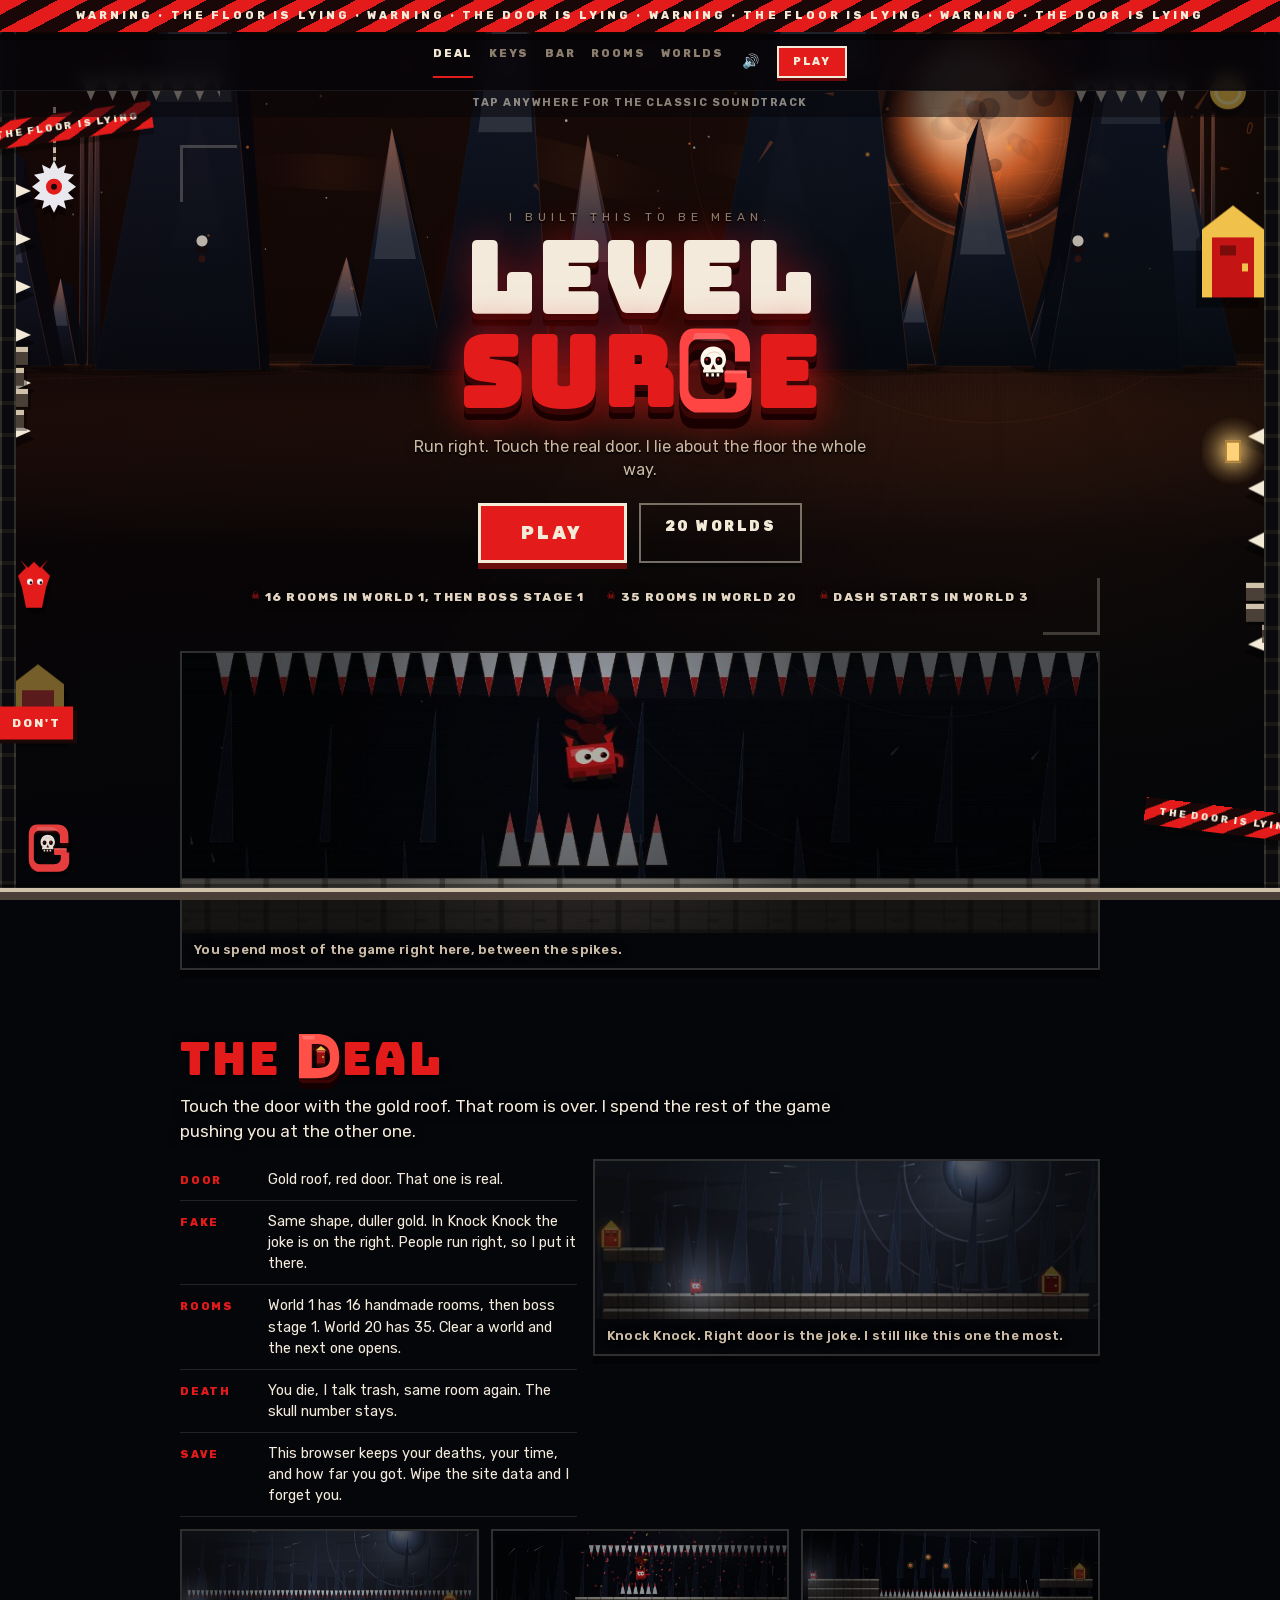
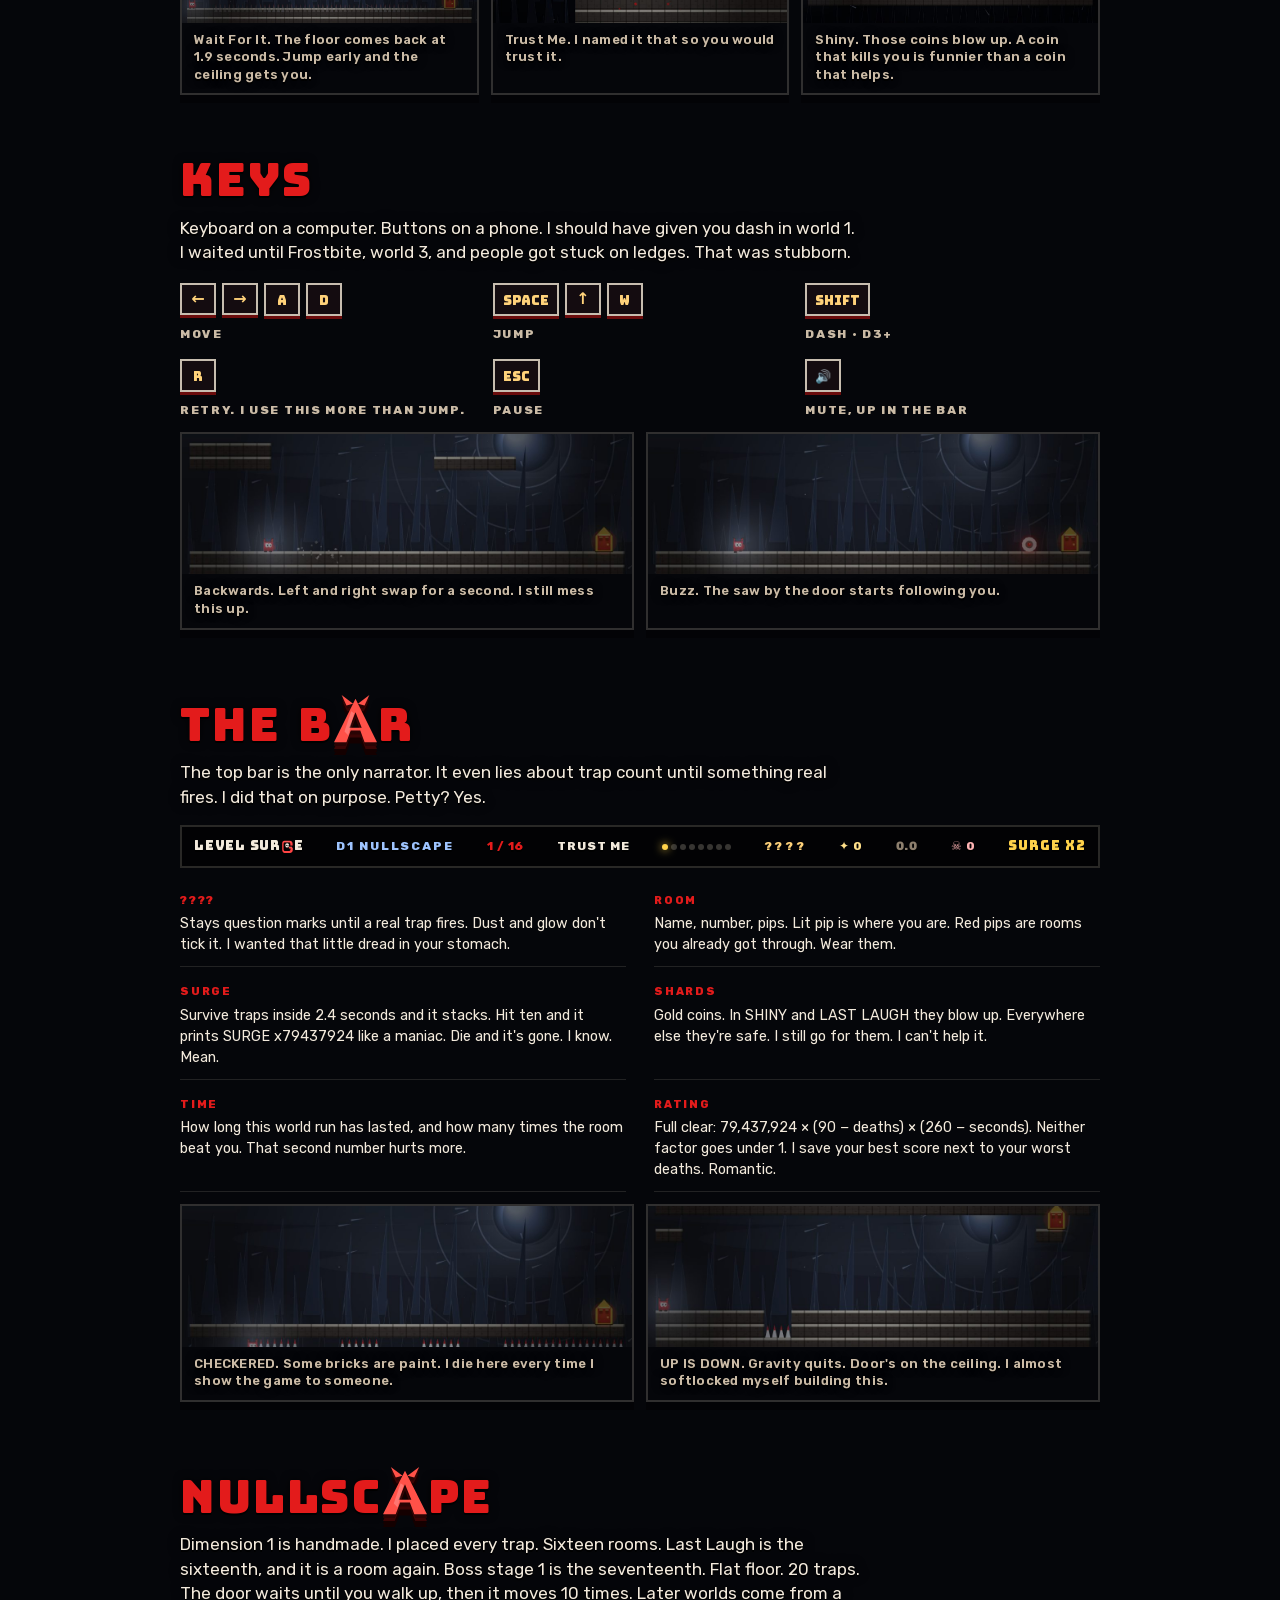
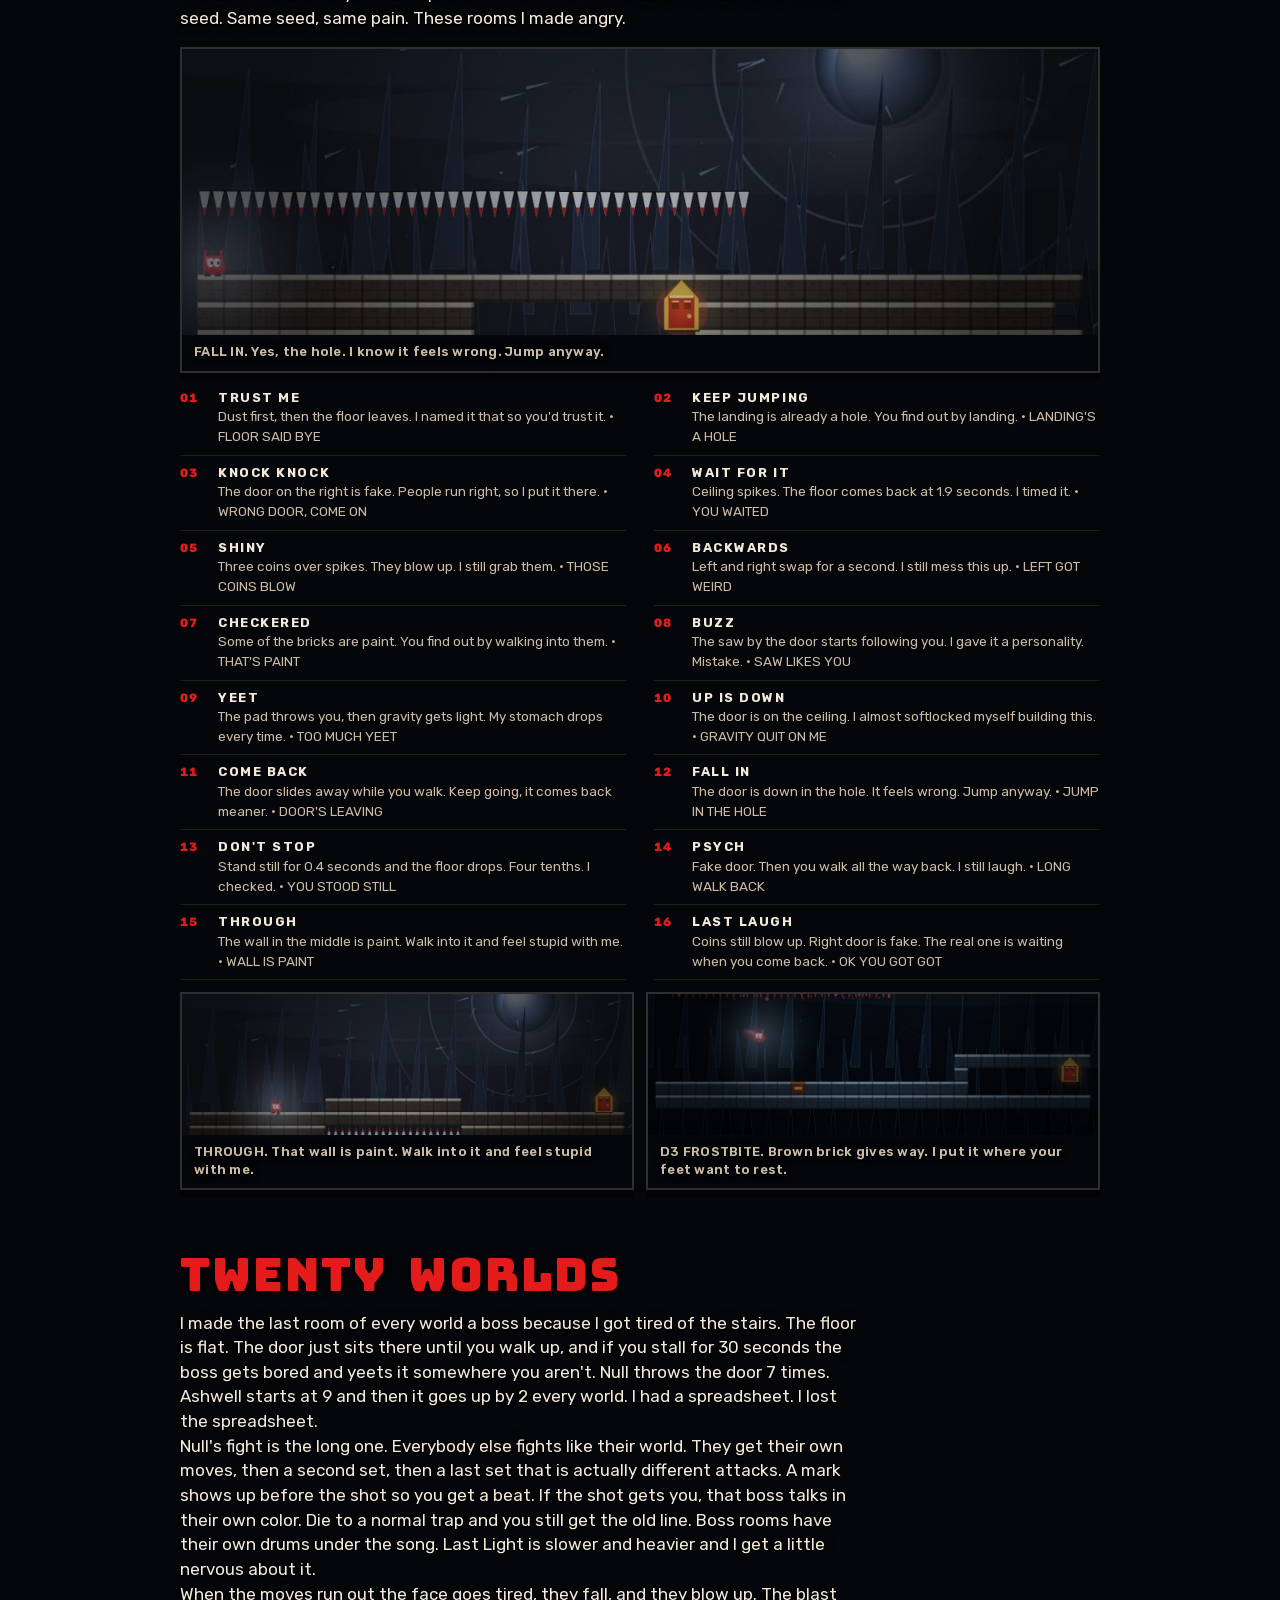
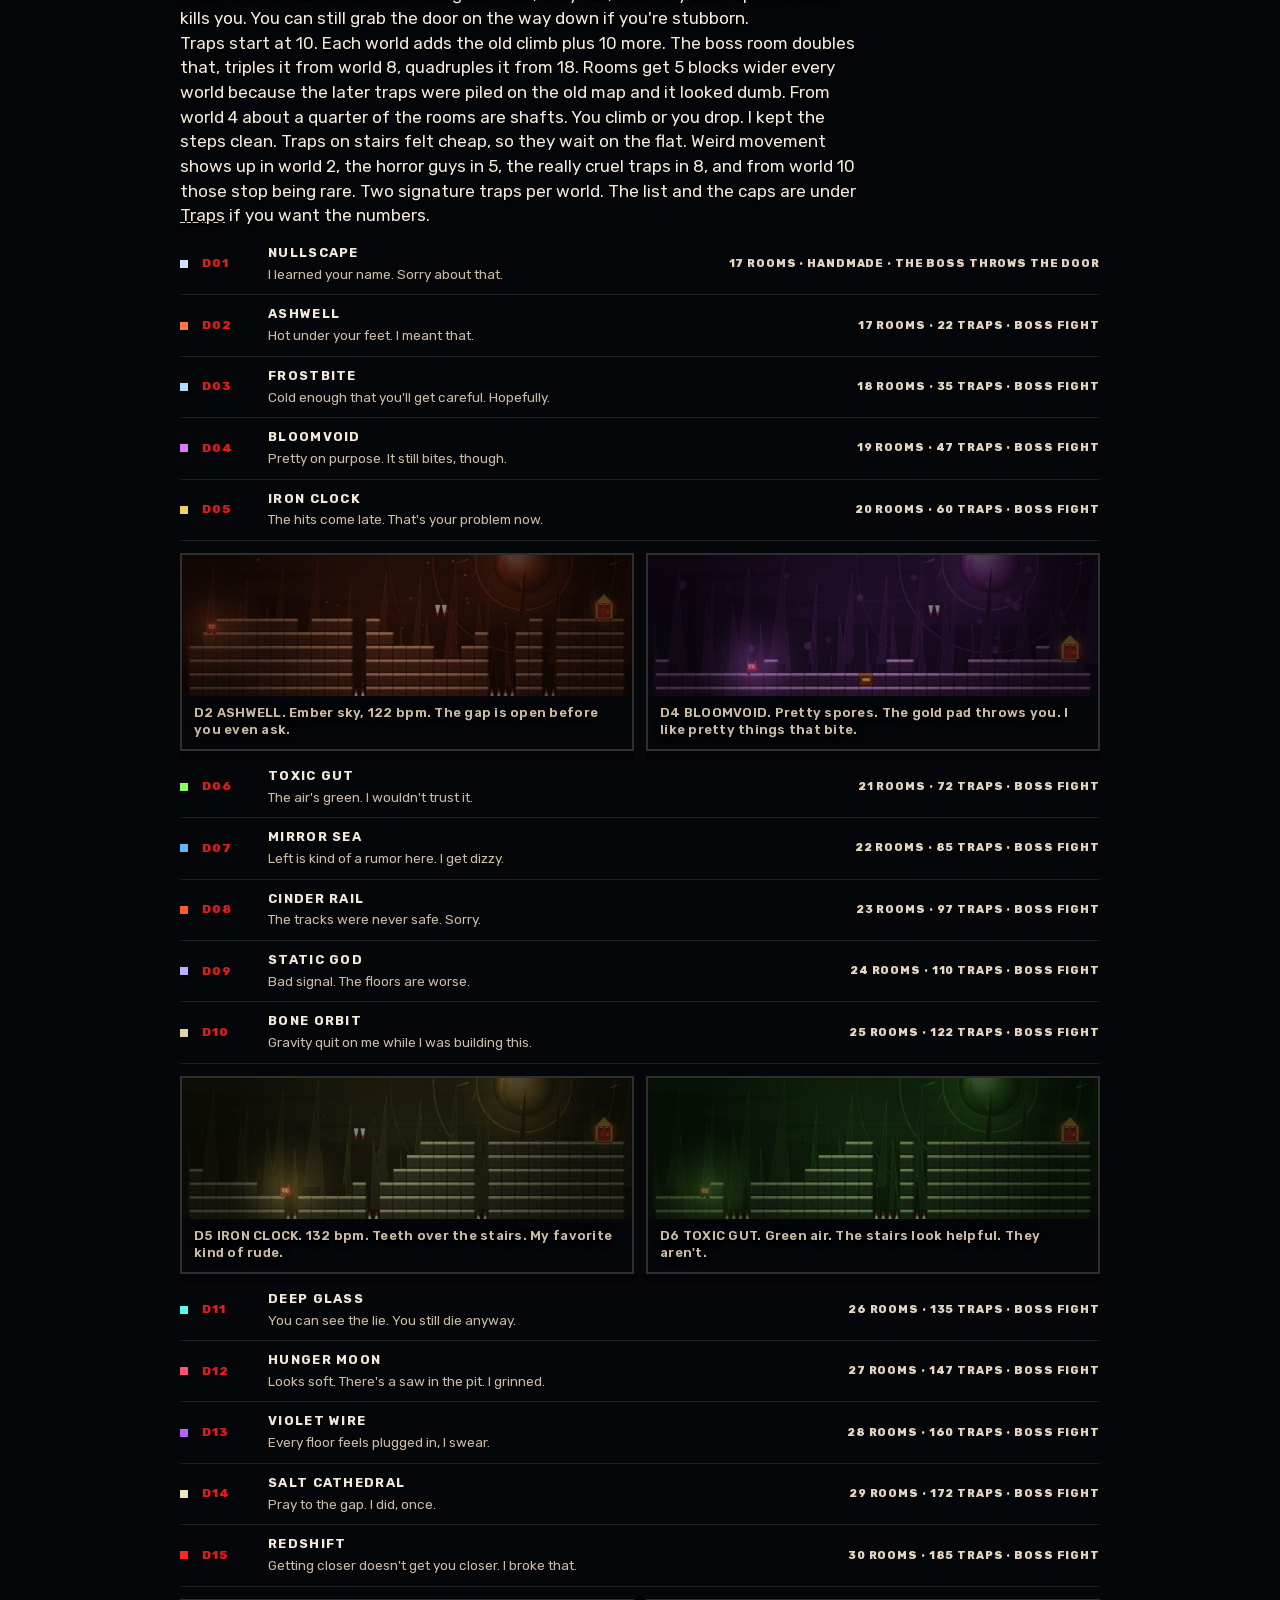
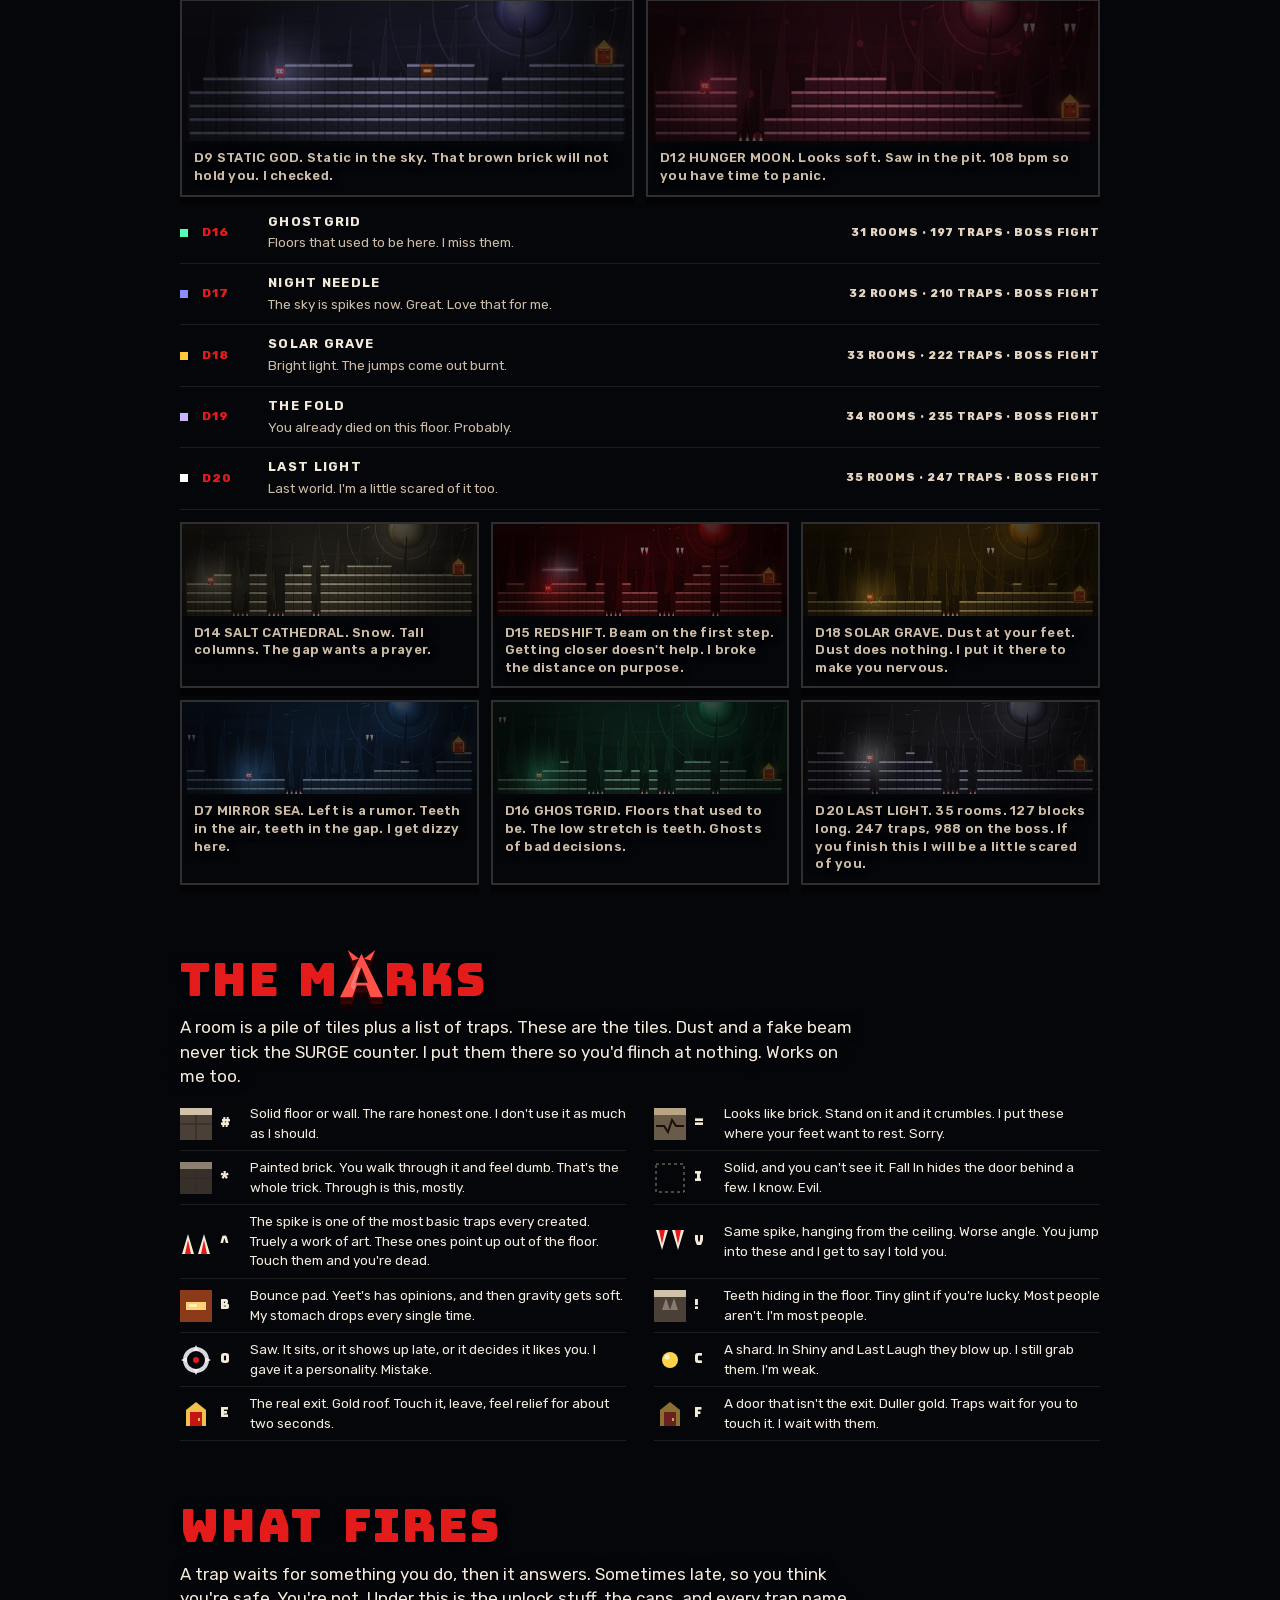
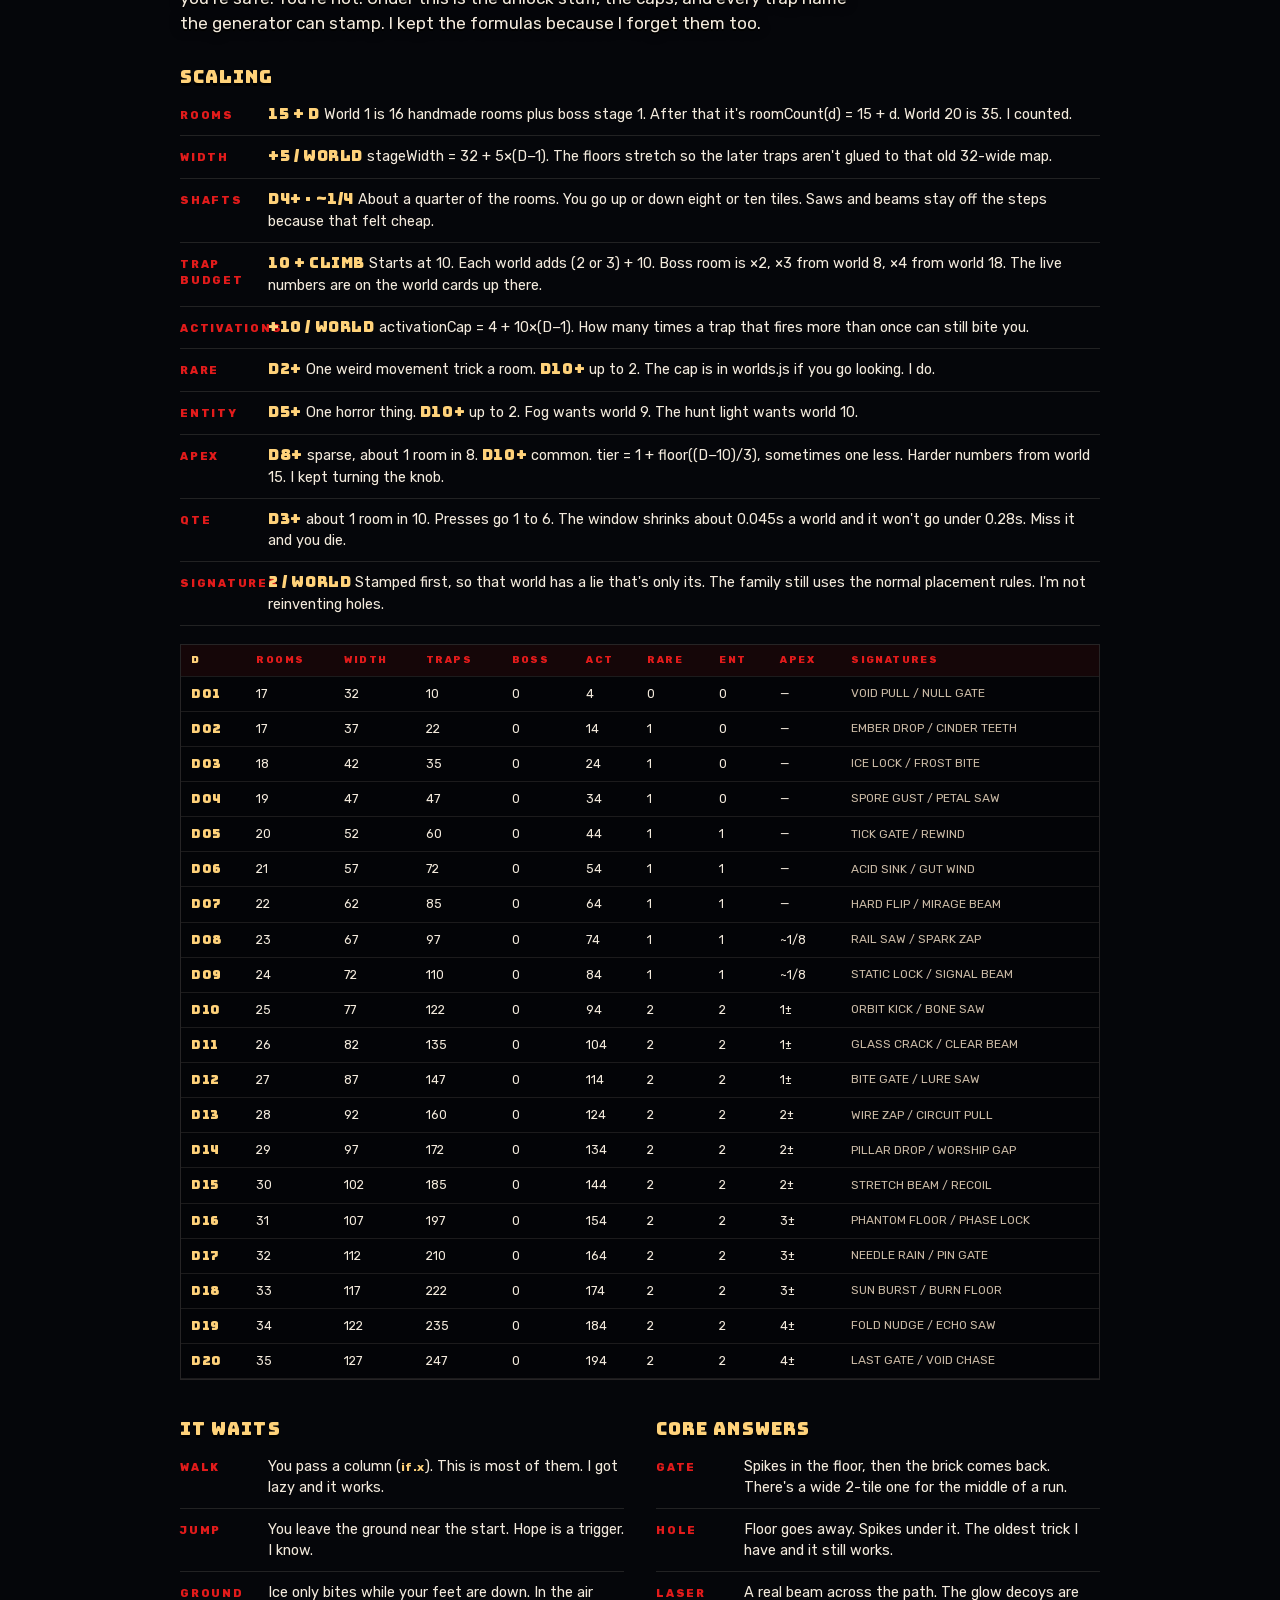
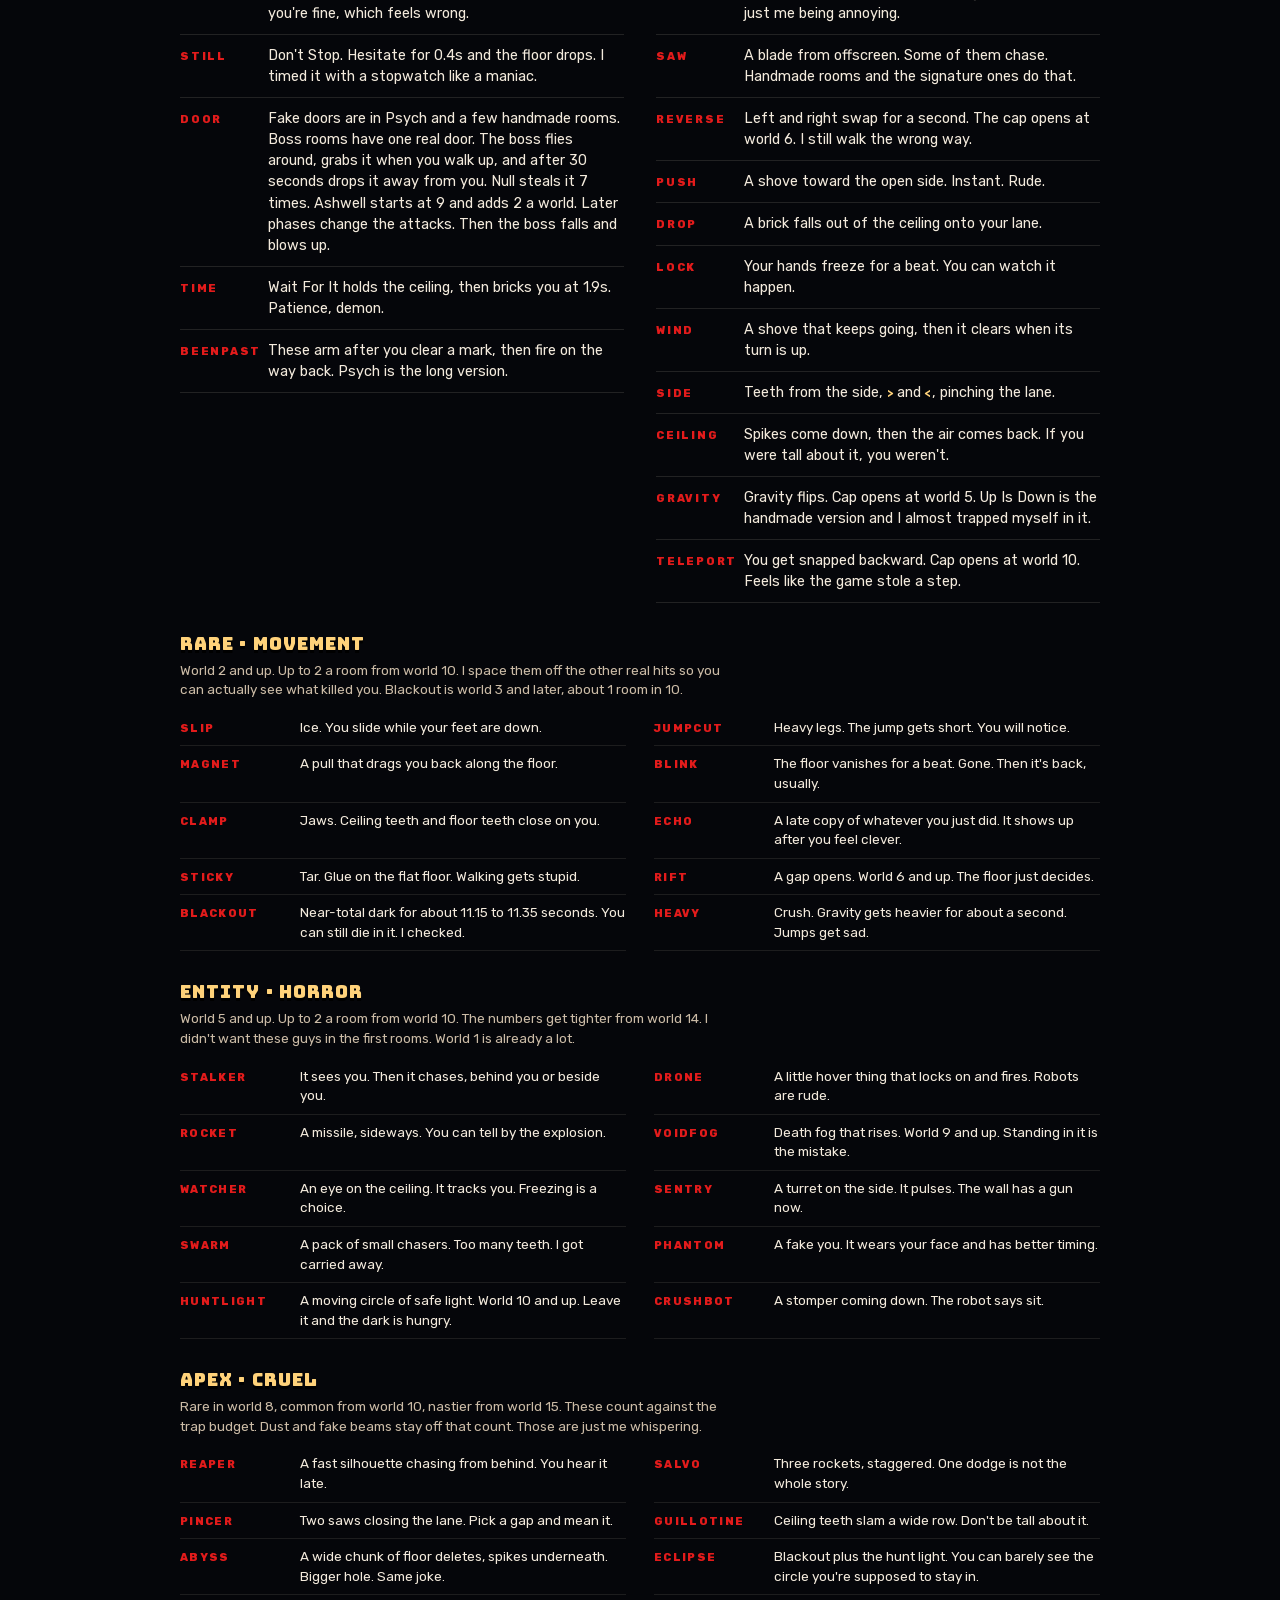
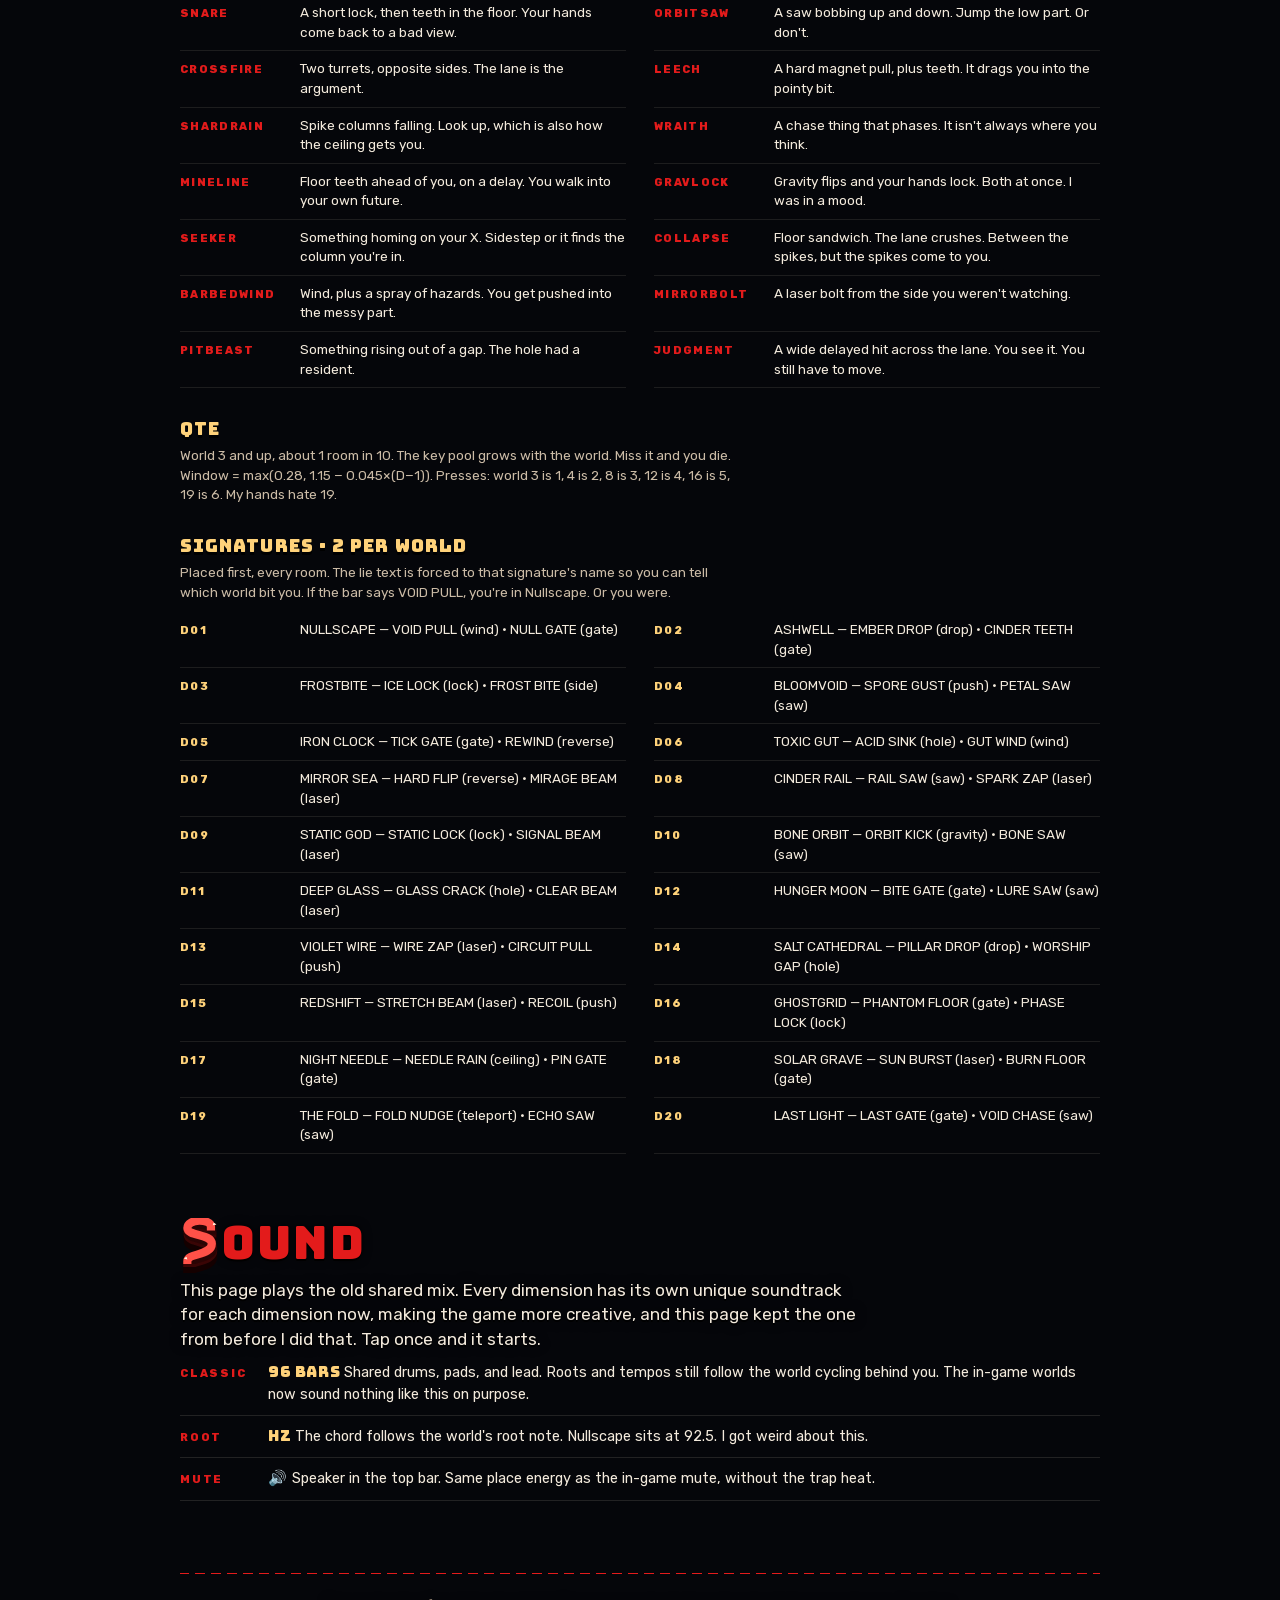
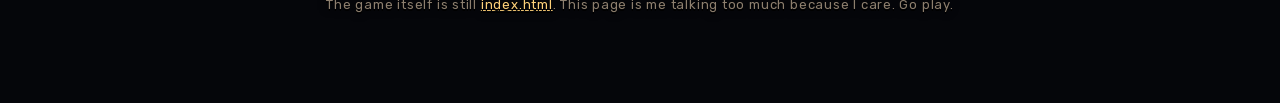
==== commit a6ccfe30: "Rewrite player-facing copy into a spoken voice and force a fresh Pages cache. Death lines, lesson te" ====
--- a/about.html
+++ b/about.html
@@ -7,8 +7,8 @@
   <meta http-equiv="Content-Security-Policy" content="default-src 'self'; script-src 'self'; style-src 'self'; font-src 'self'; img-src 'self'; connect-src 'none'; object-src 'none'; base-uri 'self'; form-action 'none'; worker-src 'none'; frame-src 'none'" />
   <title>LEVEL SURGE · ABOUT</title>
   <link rel="icon" type="image/svg+xml" href="img/logo-g.svg" />
-  <link rel="stylesheet" href="css/fonts.css?v=sec2" />
-  <link rel="stylesheet" href="css/about.css?v=traps2" />
+  <link rel="stylesheet" href="css/fonts.css?v=n22" />
+  <link rel="stylesheet" href="css/about.css?v=n22" />
 </head>
 <body>
   <canvas id="sky" aria-hidden="true"></canvas>
@@ -116,7 +116,7 @@
 
     <figure class="shot">
       <img src="img/shots/between.jpg" alt="The red character hanging between a row of ceiling spikes and a row of floor spikes." />
-      <figcaption>Between the spikes. This is most of the game.</figcaption>
+      <figcaption>You spend most of the game right here, between the spikes.</figcaption>
     </figure>
 
     <section id="run">
@@ -282,7 +282,10 @@
 
     <section id="worlds">
       <h2>TWENTY WORLDS</h2>
-      <p class="lead">I made the last room of every world a boss. The floor is flat. I got tired of the stairs. The door waits until you walk up to it. After 30 seconds the boss gets bored and drops the door somewhere you are not standing. Null keeps the long fight. Everyone else fights like their world: own moves, own tells, then a second phase and a last phase that are different attacks. A mark shows up first. You get a beat. Boss rooms get their own drums under that world's song. The last world is slower, and heavier. If its shot gets you, it talks, in its own color. Die to a room trap and you still get the old line. Twice the traps. Three times from world 8. Four times from world 18. Null throws the door 7 times. From Ashwell it starts at 9 and adds 2 each world. When the moves are gone the face goes tired and mean, it falls, and it blows up. The blast kills. You can still grab the door. Trap count starts at 10, then each world adds the old climb plus 10 more. Rooms grow by 5 blocks every world. From D4, about a quarter of the rooms are shafts: you climb to the door, or you drop to it. The steps stay clean. The traps wait on the flat. Rare gimmicks from D2, horror from D5, apex from D8 — and from D10 the cruel ones stop being lonely. Each world still gets two signature traps that only live there. Full roster and unlock curve live under <a href="#traps">Traps</a>.</p>
+      <p class="lead">I made the last room of every world a boss because I got tired of the stairs. The floor is flat. The door just sits there until you walk up, and if you stall for 30 seconds the boss gets bored and yeets it somewhere you aren't. Null throws the door 7 times. Ashwell starts at 9 and then it goes up by 2 every world. I had a spreadsheet. I lost the spreadsheet.</p>
+      <p class="lead">Null's fight is the long one. Everybody else fights like their world. They get their own moves, then a second set, then a last set that is actually different attacks. A mark shows up before the shot so you get a beat. If the shot gets you, that boss talks in their own color. Die to a normal trap and you still get the old line. Boss rooms have their own drums under the song. Last Light is slower and heavier and I get a little nervous about it.</p>
+      <p class="lead">When the moves run out the face goes tired, they fall, and they blow up. The blast kills you. You can still grab the door on the way down if you're stubborn.</p>
+      <p class="lead">Traps start at 10. Each world adds the old climb plus 10 more. The boss room doubles that, triples it from world 8, quadruples it from 18. Rooms get 5 blocks wider every world because the later traps were piled on the old map and it looked dumb. From world 4 about a quarter of the rooms are shafts. You climb or you drop. I kept the steps clean. Traps on stairs felt cheap, so they wait on the flat. Weird movement shows up in world 2, the horror guys in 5, the really cruel traps in 8, and from world 10 those stop being rare. Two signature traps per world. The list and the caps are under <a href="#traps">Traps</a> if you want the numbers.</p>
       <div class="worlds" id="world-a"></div>
       <div class="row2">
         <figure class="shot">
@@ -349,75 +352,75 @@
 
     <section id="marks">
       <h2 data-letters="A">THE MARKS</h2>
-      <p class="lead">A room is a tile grid plus a list of traps. These are the tiles. Dust and fake beams don't build SURGE — they're just me whispering "maybe?" in your ear.</p>
+      <p class="lead">A room is a pile of tiles plus a list of traps. These are the tiles. Dust and a fake beam never tick the SURGE counter. I put them there so you'd flinch at nothing. Works on me too.</p>
       <div class="marks">
         <div class="mark">
           <svg viewBox="0 0 32 32" aria-hidden="true"><rect width="32" height="32" fill="#4a4038"/><rect y="0" width="32" height="7" fill="#cfc1aa"/><path d="M0 16 H32 M16 7 V32" stroke="#2a2420" stroke-width="1"/></svg>
-          <code>#</code><span>Solid floor or wall. The rare honest tile.</span>
+          <code>#</code><span>Solid floor or wall. The rare honest one. I don't use it as much as I should.</span>
         </div>
         <div class="mark">
           <svg viewBox="0 0 32 32" aria-hidden="true"><rect width="32" height="32" fill="#6a5a48"/><rect y="0" width="32" height="7" fill="#b9a484"/><path d="M2 18 H10 L14 24 L18 12 L22 18 H30" fill="none" stroke="#1a1008" stroke-width="2"/></svg>
-          <code>=</code><span>Looks like brick. Crumbles when you stand on it. I put these where you want to rest.</span>
+          <code>=</code><span>Looks like brick. Stand on it and it crumbles. I put these where your feet want to rest. Sorry.</span>
         </div>
         <div class="mark">
           <svg viewBox="0 0 32 32" aria-hidden="true"><rect width="32" height="32" fill="#4a4038" opacity=".72"/><rect y="0" width="32" height="7" fill="#cfc1aa" opacity=".55"/><path d="M0 16 H32 M16 7 V32" stroke="#2a2420" stroke-width="1" opacity=".5"/></svg>
-          <code>*</code><span>Painted brick. You walk through it and feel dumb. That's the point.</span>
+          <code>*</code><span>Painted brick. You walk through it and feel dumb. That's the whole trick. Through is this, mostly.</span>
         </div>
         <div class="mark">
           <svg viewBox="0 0 32 32" aria-hidden="true"><rect x="2" y="2" width="28" height="28" fill="none" stroke="#cfc1aa" stroke-dasharray="3 3" opacity=".7"/></svg>
-          <code>i</code><span>Solid and invisible. FALL IN hides the door behind some. I know. Evil.</span>
+          <code>i</code><span>Solid, and you can't see it. Fall In hides the door behind a few. I know. Evil.</span>
         </div>
         <div class="mark">
           <svg viewBox="0 0 32 32" aria-hidden="true"><path d="M2 28 L8 8 L14 28 Z M18 28 L24 8 L30 28 Z" fill="#f4ead8"/><path d="M5 28 L8 14 L11 28 Z M21 28 L24 14 L27 28 Z" fill="#e31b1b"/></svg>
-          <code>^</code><span>Spikes up from the floor. Pointy. Unfair. Mine.</span>
+          <code>^</code><span>The spike is one of the most basic traps every created. Truely a work of art. These ones point up out of the floor. Touch them and you're dead.</span>
         </div>
         <div class="mark">
           <svg viewBox="0 0 32 32" aria-hidden="true"><path d="M2 4 L8 24 L14 4 Z M18 4 L24 24 L30 4 Z" fill="#f4ead8"/><path d="M5 4 L8 18 L11 4 Z M21 4 L24 18 L27 4 Z" fill="#e31b1b"/></svg>
-          <code>v</code><span>Spikes down from the ceiling. Same teeth, worse angle.</span>
+          <code>v</code><span>Same spike, hanging from the ceiling. Worse angle. You jump into these and I get to say I told you.</span>
         </div>
         <div class="mark">
           <svg viewBox="0 0 32 32" aria-hidden="true"><rect width="32" height="32" fill="#8a3a18"/><rect x="6" y="12" width="20" height="8" fill="#ffd27a"/><rect x="9" y="14" width="8" height="3" fill="#fff1b0"/></svg>
-          <code>B</code><span>Bounce pad. YEET's has opinions, then gravity gets soft. My stomach drops every time.</span>
+          <code>B</code><span>Bounce pad. Yeet's has opinions, and then gravity gets soft. My stomach drops every single time.</span>
         </div>
         <div class="mark">
           <svg viewBox="0 0 32 32" aria-hidden="true"><rect width="32" height="32" fill="#4a4038"/><rect y="0" width="32" height="7" fill="#cfc1aa"/><path d="M8 20 L12 8 L16 20 Z M16 20 L20 8 L24 20 Z" fill="#f4ead8" opacity=".35"/></svg>
-          <code>!</code><span>Hidden teeth in the floor. Tiny glint if you're lucky. Most people aren't.</span>
+          <code>!</code><span>Teeth hiding in the floor. Tiny glint if you're lucky. Most people aren't. I'm most people.</span>
         </div>
         <div class="mark">
           <svg viewBox="0 0 32 32" aria-hidden="true"><circle cx="16" cy="16" r="11" fill="none" stroke="#d8d8e0" stroke-width="4"/><circle cx="16" cy="16" r="3" fill="#e31b1b"/><path d="M16 1 L19 7 L13 7 Z M16 31 L13 25 L19 25 Z M1 16 L7 13 L7 19 Z M31 16 L25 19 L25 13 Z" fill="#eee"/></svg>
-          <code>o</code><span>Saw. Sits still, arrives late, or decides it likes you. I gave it a personality. Mistake.</span>
+          <code>o</code><span>Saw. It sits, or it shows up late, or it decides it likes you. I gave it a personality. Mistake.</span>
         </div>
         <div class="mark">
           <svg viewBox="0 0 32 32" aria-hidden="true"><circle cx="16" cy="16" r="8" fill="#ffd24a"/><circle cx="13" cy="13" r="2.5" fill="#fff6d8"/></svg>
-          <code>C</code><span>A shard. In SHINY and LAST LAUGH, greed kills. I still grab them. I'm weak.</span>
+          <code>C</code><span>A shard. In Shiny and Last Laugh they blow up. I still grab them. I'm weak.</span>
         </div>
         <div class="mark">
           <svg viewBox="0 0 32 32" aria-hidden="true"><path d="M6 12 L16 4 L26 12 V28 H6 Z" fill="#f0c14b"/><rect x="10" y="14" width="12" height="14" fill="#c41414"/><rect x="18" y="20" width="2" height="3" fill="#f0c14b"/></svg>
-          <code>E</code><span>The real exit. Touch it. Leave. Feel relief for two seconds.</span>
+          <code>E</code><span>The real exit. Gold roof. Touch it, leave, feel relief for about two seconds.</span>
         </div>
         <div class="mark">
           <svg viewBox="0 0 32 32" aria-hidden="true"><path d="M6 12 L16 4 L26 12 V28 H6 Z" fill="#8a7030"/><rect x="10" y="14" width="12" height="14" fill="#6a2020"/><rect x="18" y="20" width="2" height="3" fill="#c4a050"/></svg>
-          <code>F</code><span>A door that isn't the exit. Traps wait for you to touch this. I wait with them.</span>
+          <code>F</code><span>A door that isn't the exit. Duller gold. Traps wait for you to touch it. I wait with them.</span>
         </div>
       </div>
     </section>
 
     <section id="traps">
       <h2>WHAT FIRES</h2>
-      <p class="lead">A trap waits for something you do, then answers. Sometimes late, so you think you're safe. You're not. Use this page as the scaling sheet — unlock tiers, caps, and every trap name the generator can stamp.</p>
+      <p class="lead">A trap waits for something you do, then it answers. Sometimes late, so you think you're safe. You're not. Under this is the unlock stuff, the caps, and every trap name the generator can stamp. I kept the formulas because I forget them too.</p>
 
       <h3 class="band-title">SCALING</h3>
       <ul class="specs" id="scale-sheet">
-        <li><span>Rooms</span><em><strong>15 + D</strong> D1 is 16 handmade rooms plus boss stage 1. Seeded worlds: roomCount(d) = 15 + d.</em></li>
-        <li><span>Width</span><em><strong>+5 / dim</strong> stageWidth = 32 + 5×(D−1). Later floors stretch so traps aren't glued to the old 32-wide map.</em></li>
-        <li><span>Shafts</span><em><strong>D4+ · ~1/4</strong> Not every room. A seeded quarter make you ascend or descend eight or ten tiles. Saws and beams stay off the steps.</em></li>
-        <li><span>Trap budget</span><em><strong>10 + climb</strong> Starts at 10. Each world adds (2 or 3) + 10. The last room is the boss: ×2 traps, ×3 from world 8, ×4 from world 18. Live numbers sit on the world cards above.</em></li>
-        <li><span>Activations</span><em><strong>+10 / dim</strong> activationCap = 4 + 10×(D−1). How many times a multi-fire event can still bite before it's spent.</em></li>
-        <li><span>Rare</span><em><strong>D2+</strong> 1 movement gimmick per room. <strong>D10+</strong> up to 2. Cap lives in worlds.js caps.rare.</em></li>
-        <li><span>Entity</span><em><strong>D5+</strong> 1 horror gimmick. <strong>D10+</strong> up to 2. voidFog needs D9+, huntLight D10+.</em></li>
-        <li><span>Apex</span><em><strong>D8+</strong> sparse (seeded 1-in-8). <strong>D10+</strong> common: tier = 1 + floor((D−10)/3), sometimes tier−1. Harder params from D15.</em></li>
-        <li><span>QTE</span><em><strong>D3+</strong> ~10% of rooms. Presses scale 1→6 by dimension; window shrinks ~0.045s per dim (floor 0.28s).</em></li>
-        <li><span>Signatures</span><em><strong>2 / world</strong> Always stamped first so every dimension owns a unique lie label. Family reuses core placement rules.</em></li>
+        <li><span>Rooms</span><em><strong>15 + D</strong> World 1 is 16 handmade rooms plus boss stage 1. After that it's roomCount(d) = 15 + d. World 20 is 35. I counted.</em></li>
+        <li><span>Width</span><em><strong>+5 / world</strong> stageWidth = 32 + 5×(D−1). The floors stretch so the later traps aren't glued to that old 32-wide map.</em></li>
+        <li><span>Shafts</span><em><strong>D4+ · ~1/4</strong> About a quarter of the rooms. You go up or down eight or ten tiles. Saws and beams stay off the steps because that felt cheap.</em></li>
+        <li><span>Trap budget</span><em><strong>10 + climb</strong> Starts at 10. Each world adds (2 or 3) + 10. Boss room is ×2, ×3 from world 8, ×4 from world 18. The live numbers are on the world cards up there.</em></li>
+        <li><span>Activations</span><em><strong>+10 / world</strong> activationCap = 4 + 10×(D−1). How many times a trap that fires more than once can still bite you.</em></li>
+        <li><span>Rare</span><em><strong>D2+</strong> One weird movement trick a room. <strong>D10+</strong> up to 2. The cap is in worlds.js if you go looking. I do.</em></li>
+        <li><span>Entity</span><em><strong>D5+</strong> One horror thing. <strong>D10+</strong> up to 2. Fog wants world 9. The hunt light wants world 10.</em></li>
+        <li><span>Apex</span><em><strong>D8+</strong> sparse, about 1 room in 8. <strong>D10+</strong> common. tier = 1 + floor((D−10)/3), sometimes one less. Harder numbers from world 15. I kept turning the knob.</em></li>
+        <li><span>QTE</span><em><strong>D3+</strong> about 1 room in 10. Presses go 1 to 6. The window shrinks about 0.045s a world and it won't go under 0.28s. Miss it and you die.</em></li>
+        <li><span>Signatures</span><em><strong>2 / world</strong> Stamped first, so that world has a lie that's only its. The family still uses the normal placement rules. I'm not reinventing holes.</em></li>
       </ul>
       <div class="scale-table-wrap">
         <table class="scale-table" id="scale-table" aria-label="Per-dimension trap scaling">
@@ -432,101 +435,101 @@
         <div>
           <h3>IT WAITS</h3>
           <ul class="beats">
-            <li class="beat"><b>Walk</b><em>Pass a column (<code>if.x</code>). Most of the roster.</em></li>
-            <li class="beat"><b>Jump</b><em>Air tax near spawn. Hope is a trigger.</em></li>
-            <li class="beat"><b>Ground</b><em>Slip/ice only while grounded.</em></li>
-            <li class="beat"><b>Still</b><em>DON'T STOP — 0.4s hesitation drops floor.</em></li>
-            <li class="beat"><b>Door</b><em>Fake doors live in PSYCH and a few handmade rooms. Boss rooms have one real door. The boss flies the floor, grabs the door when you walk up, and after 30 seconds drops it away from you. Null takes 7 steals. From Ashwell, 9 steals plus 2 each world. Later phases change the attacks. Then it falls and blows up.</em></li>
-            <li class="beat"><b>Time</b><em>WAIT FOR IT ceiling hold → brick at 1.9s.</em></li>
-            <li class="beat"><b>BeenPast</b><em>Backtrack traps fire after you cleared a mark.</em></li>
+            <li class="beat"><b>Walk</b><em>You pass a column (<code>if.x</code>). This is most of them. I got lazy and it works.</em></li>
+            <li class="beat"><b>Jump</b><em>You leave the ground near the start. Hope is a trigger. I know.</em></li>
+            <li class="beat"><b>Ground</b><em>Ice only bites while your feet are down. In the air you're fine, which feels wrong.</em></li>
+            <li class="beat"><b>Still</b><em>Don't Stop. Hesitate for 0.4s and the floor drops. I timed it with a stopwatch like a maniac.</em></li>
+            <li class="beat"><b>Door</b><em>Fake doors are in Psych and a few handmade rooms. Boss rooms have one real door. The boss flies around, grabs it when you walk up, and after 30 seconds drops it away from you. Null steals it 7 times. Ashwell starts at 9 and adds 2 a world. Later phases change the attacks. Then the boss falls and blows up.</em></li>
+            <li class="beat"><b>Time</b><em>Wait For It holds the ceiling, then bricks you at 1.9s. Patience, demon.</em></li>
+            <li class="beat"><b>BeenPast</b><em>These arm after you clear a mark, then fire on the way back. Psych is the long version.</em></li>
           </ul>
         </div>
         <div>
           <h3>CORE ANSWERS</h3>
           <ul class="beats">
-            <li class="beat"><b>gate</b><em>Floor spikes, then brick returns. Wide 2-tile variant mid-run.</em></li>
-            <li class="beat"><b>hole</b><em>Floor deleted, spikes under. Classic betrayal.</em></li>
-            <li class="beat"><b>laser</b><em>Real beam across the path. Glow decoys don't count.</em></li>
-            <li class="beat"><b>saw</b><em>Offscreen blade. Chase variants on handmade + signatures.</em></li>
-            <li class="beat"><b>reverse</b><em>Flip left/right briefly. Cap opens D6+.</em></li>
-            <li class="beat"><b>push</b><em>Instant shove toward the open side.</em></li>
-            <li class="beat"><b>drop</b><em>Ceiling brick falls on your lane.</em></li>
-            <li class="beat"><b>lock</b><em>Controls freeze for a beat.</em></li>
-            <li class="beat"><b>wind</b><em>Constant shove, then clears on a queue.</em></li>
-            <li class="beat"><b>side</b><em>Side teeth <code>&gt;</code><code>&lt;</code> pinch the lane.</em></li>
-            <li class="beat"><b>ceiling</b><em>Down spikes from above, then air again.</em></li>
-            <li class="beat"><b>gravity</b><em>Flip gravity. Cap from D5+.</em></li>
-            <li class="beat"><b>teleport</b><em>Snap you backward. Cap from D10+.</em></li>
+            <li class="beat"><b>gate</b><em>Spikes in the floor, then the brick comes back. There's a wide 2-tile one for the middle of a run.</em></li>
+            <li class="beat"><b>hole</b><em>Floor goes away. Spikes under it. The oldest trick I have and it still works.</em></li>
+            <li class="beat"><b>laser</b><em>A real beam across the path. The glow decoys are just me being annoying.</em></li>
+            <li class="beat"><b>saw</b><em>A blade from offscreen. Some of them chase. Handmade rooms and the signature ones do that.</em></li>
+            <li class="beat"><b>reverse</b><em>Left and right swap for a second. The cap opens at world 6. I still walk the wrong way.</em></li>
+            <li class="beat"><b>push</b><em>A shove toward the open side. Instant. Rude.</em></li>
+            <li class="beat"><b>drop</b><em>A brick falls out of the ceiling onto your lane.</em></li>
+            <li class="beat"><b>lock</b><em>Your hands freeze for a beat. You can watch it happen.</em></li>
+            <li class="beat"><b>wind</b><em>A shove that keeps going, then it clears when its turn is up.</em></li>
+            <li class="beat"><b>side</b><em>Teeth from the side, <code>&gt;</code> and <code>&lt;</code>, pinching the lane.</em></li>
+            <li class="beat"><b>ceiling</b><em>Spikes come down, then the air comes back. If you were tall about it, you weren't.</em></li>
+            <li class="beat"><b>gravity</b><em>Gravity flips. Cap opens at world 5. Up Is Down is the handmade version and I almost trapped myself in it.</em></li>
+            <li class="beat"><b>teleport</b><em>You get snapped backward. Cap opens at world 10. Feels like the game stole a step.</em></li>
           </ul>
         </div>
       </div>
 
       <h3 class="band-title">RARE · MOVEMENT</h3>
-      <p class="band-note">D2+ · up to 2 from D10. Spaced off other real hits. Blackout (darkness) is D3+ only, seeded ~1-in-10 rooms — not every level.</p>
+      <p class="band-note">World 2 and up. Up to 2 a room from world 10. I space them off the other real hits so you can actually see what killed you. Blackout is world 3 and later, about 1 room in 10.</p>
       <ul class="trap-grid">
-        <li><b>slip</b><em>ICE — low friction while grounded.</em></li>
-        <li><b>jumpCut</b><em>HEAVY LEGS — jump height chopped.</em></li>
-        <li><b>magnet</b><em>PULL — drag you back along X.</em></li>
-        <li><b>blink</b><em>GONE — floor vanishes for a beat.</em></li>
-        <li><b>clamp</b><em>JAWS — ceiling and floor teeth close.</em></li>
-        <li><b>echo</b><em>Delayed copy of your last move threat.</em></li>
-        <li><b>sticky</b><em>TAR — glue on flat floor.</em></li>
-        <li><b>rift</b><em>HUNGRY — gap opens (D6+).</em></li>
-        <li><b>blackout</b><em>BLIND — near-total dark ~11.15–11.35s.</em></li>
-        <li><b>heavy</b><em>CRUSH — gravity multiplier for ~1s.</em></li>
+        <li><b>slip</b><em>Ice. You slide while your feet are down.</em></li>
+        <li><b>jumpCut</b><em>Heavy legs. The jump gets short. You will notice.</em></li>
+        <li><b>magnet</b><em>A pull that drags you back along the floor.</em></li>
+        <li><b>blink</b><em>The floor vanishes for a beat. Gone. Then it's back, usually.</em></li>
+        <li><b>clamp</b><em>Jaws. Ceiling teeth and floor teeth close on you.</em></li>
+        <li><b>echo</b><em>A late copy of whatever you just did. It shows up after you feel clever.</em></li>
+        <li><b>sticky</b><em>Tar. Glue on the flat floor. Walking gets stupid.</em></li>
+        <li><b>rift</b><em>A gap opens. World 6 and up. The floor just decides.</em></li>
+        <li><b>blackout</b><em>Near-total dark for about 11.15 to 11.35 seconds. You can still die in it. I checked.</em></li>
+        <li><b>heavy</b><em>Crush. Gravity gets heavier for about a second. Jumps get sad.</em></li>
       </ul>
 
       <h3 class="band-title">ENTITY · HORROR</h3>
-      <p class="band-note">D5+ · up to 2 from D10. Late params tighten from D14.</p>
+      <p class="band-note">World 5 and up. Up to 2 a room from world 10. The numbers get tighter from world 14. I didn't want these guys in the first rooms. World 1 is already a lot.</p>
       <ul class="trap-grid">
-        <li><b>stalker</b><em>IT SEES YOU — pursues behind/beside you.</em></li>
-        <li><b>drone</b><em>TARGET LOCKED — hover unit that fires.</em></li>
-        <li><b>rocket</b><em>INCOMING — horizontal missile.</em></li>
-        <li><b>voidFog</b><em>FOG RISING — rising death fog (D9+).</em></li>
-        <li><b>watcher</b><em>WATCHING — ceiling eye that tracks.</em></li>
-        <li><b>sentry</b><em>SENTRY — side turret pulse.</em></li>
-        <li><b>swarm</b><em>SWARM — pack of small chasers.</em></li>
-        <li><b>phantom</b><em>NOT YOU — false player / decoy threat.</em></li>
-        <li><b>huntLight</b><em>STAY LIT — moving safe circle (D10+).</em></li>
-        <li><b>crushBot</b><em>STOMP — descending crusher.</em></li>
+        <li><b>stalker</b><em>It sees you. Then it chases, behind you or beside you.</em></li>
+        <li><b>drone</b><em>A little hover thing that locks on and fires. Robots are rude.</em></li>
+        <li><b>rocket</b><em>A missile, sideways. You can tell by the explosion.</em></li>
+        <li><b>voidFog</b><em>Death fog that rises. World 9 and up. Standing in it is the mistake.</em></li>
+        <li><b>watcher</b><em>An eye on the ceiling. It tracks you. Freezing is a choice.</em></li>
+        <li><b>sentry</b><em>A turret on the side. It pulses. The wall has a gun now.</em></li>
+        <li><b>swarm</b><em>A pack of small chasers. Too many teeth. I got carried away.</em></li>
+        <li><b>phantom</b><em>A fake you. It wears your face and has better timing.</em></li>
+        <li><b>huntLight</b><em>A moving circle of safe light. World 10 and up. Leave it and the dark is hungry.</em></li>
+        <li><b>crushBot</b><em>A stomper coming down. The robot says sit.</em></li>
       </ul>
 
       <h3 class="band-title">APEX · CRUEL</h3>
-      <p class="band-note">D8 sparse · D10+ common · harder from D15. These are the ones that stack with the budget, not quiet tells.</p>
+      <p class="band-note">Rare in world 8, common from world 10, nastier from world 15. These count against the trap budget. Dust and fake beams stay off that count. Those are just me whispering.</p>
       <ul class="trap-grid">
-        <li><b>reaper</b><em>REAPER — fast chase silhouette from behind.</em></li>
-        <li><b>salvo</b><em>SALVO — triple staggered rockets.</em></li>
-        <li><b>pincer</b><em>PINCER — dual saws close the lane.</em></li>
-        <li><b>guillotine</b><em>DROP — ceiling teeth slam a wide row.</em></li>
-        <li><b>abyss</b><em>ABYSS — wide floor delete + spikes under.</em></li>
-        <li><b>eclipse</b><em>ECLIPSE — blackout + hunt light combo.</em></li>
-        <li><b>snare</b><em>SNARE — brief lock then floor teeth.</em></li>
-        <li><b>orbitSaw</b><em>ORBIT — saw on a vertical bob.</em></li>
-        <li><b>crossfire</b><em>CROSSFIRE — dual sentries opposite sides.</em></li>
-        <li><b>leech</b><em>LEECH — hard magnet pull + teeth.</em></li>
-        <li><b>shardRain</b><em>RAIN — falling spike columns.</em></li>
-        <li><b>wraith</b><em>WRAITH — phase chase entity.</em></li>
-        <li><b>mineLine</b><em>MINES — delayed floor teeth ahead.</em></li>
-        <li><b>gravLock</b><em>FLIP — gravity reverse + lock mashup.</em></li>
-        <li><b>seeker</b><em>SEEKER — homing threat on your X.</em></li>
-        <li><b>collapse</b><em>BETWEEN — floor sandwich / crush lane.</em></li>
-        <li><b>barbedWind</b><em>BARBS — wind plus hazard spray.</em></li>
-        <li><b>mirrorBolt</b><em>MIRROR — reverse-side laser bolt.</em></li>
-        <li><b>pitBeast</b><em>PIT BEAST — rising threat from a gap.</em></li>
-        <li><b>judgment</b><em>JUDGMENT — wide delayed sentence on the lane.</em></li>
+        <li><b>reaper</b><em>A fast silhouette chasing from behind. You hear it late.</em></li>
+        <li><b>salvo</b><em>Three rockets, staggered. One dodge is not the whole story.</em></li>
+        <li><b>pincer</b><em>Two saws closing the lane. Pick a gap and mean it.</em></li>
+        <li><b>guillotine</b><em>Ceiling teeth slam a wide row. Don't be tall about it.</em></li>
+        <li><b>abyss</b><em>A wide chunk of floor deletes, spikes underneath. Bigger hole. Same joke.</em></li>
+        <li><b>eclipse</b><em>Blackout plus the hunt light. You can barely see the circle you're supposed to stay in.</em></li>
+        <li><b>snare</b><em>A short lock, then teeth in the floor. Your hands come back to a bad view.</em></li>
+        <li><b>orbitSaw</b><em>A saw bobbing up and down. Jump the low part. Or don't.</em></li>
+        <li><b>crossfire</b><em>Two turrets, opposite sides. The lane is the argument.</em></li>
+        <li><b>leech</b><em>A hard magnet pull, plus teeth. It drags you into the pointy bit.</em></li>
+        <li><b>shardRain</b><em>Spike columns falling. Look up, which is also how the ceiling gets you.</em></li>
+        <li><b>wraith</b><em>A chase thing that phases. It isn't always where you think.</em></li>
+        <li><b>mineLine</b><em>Floor teeth ahead of you, on a delay. You walk into your own future.</em></li>
+        <li><b>gravLock</b><em>Gravity flips and your hands lock. Both at once. I was in a mood.</em></li>
+        <li><b>seeker</b><em>Something homing on your X. Sidestep or it finds the column you're in.</em></li>
+        <li><b>collapse</b><em>Floor sandwich. The lane crushes. Between the spikes, but the spikes come to you.</em></li>
+        <li><b>barbedWind</b><em>Wind, plus a spray of hazards. You get pushed into the messy part.</em></li>
+        <li><b>mirrorBolt</b><em>A laser bolt from the side you weren't watching.</em></li>
+        <li><b>pitBeast</b><em>Something rising out of a gap. The hole had a resident.</em></li>
+        <li><b>judgment</b><em>A wide delayed hit across the lane. You see it. You still have to move.</em></li>
       </ul>
 
       <h3 class="band-title">QTE</h3>
-      <p class="band-note">D3+ · ~1-in-10 rooms. Keys from a pool that grows with dimension. Fail = death. Window = max(0.28, 1.15 − 0.045×(D−1)). Presses: D3=1, D4=2, D8=3, D12=4, D16=5, D19=6.</p>
+      <p class="band-note">World 3 and up, about 1 room in 10. The key pool grows with the world. Miss it and you die. Window = max(0.28, 1.15 − 0.045×(D−1)). Presses: world 3 is 1, 4 is 2, 8 is 3, 12 is 4, 16 is 5, 19 is 6. My hands hate 19.</p>
 
       <h3 class="band-title">SIGNATURES · 2 PER WORLD</h3>
-      <p class="band-note">Placed first every room. Lie text is forced to the signature label so you can tell which world bit you.</p>
+      <p class="band-note">Placed first, every room. The lie text is forced to that signature's name so you can tell which world bit you. If the bar says VOID PULL, you're in Nullscape. Or you were.</p>
       <ul class="trap-grid sigs" id="sig-list"></ul>
     </section>
 
     <section id="sound">
       <h2 data-letters="S">SOUND</h2>
-      <p class="lead">This page plays the classic browser-built mix — the one the game used before every dimension got its own engine. Tap once to unlock it.</p>
+      <p class="lead">This page plays the old shared mix. Every dimension has its own unique soundtrack for each dimension now, making the game more creative, and this page kept the one from before I did that. Tap once and it starts.</p>
       <ul class="specs">
         <li>
           <span>Classic</span>
@@ -548,12 +551,12 @@
     </footer>
   </main>
 
-  <script src="js/guard.js?v=save1"></script>
-  <script src="js/levels.js?v=darkRare1"></script>
-  <script src="js/worlds.js?v=stage1"></script>
-  <script src="js/void-sky.js?v=classic1"></script>
-  <script src="js/about-sky.js?v=classic1"></script>
-  <script src="js/about-music.js?v=classic1"></script>
-  <script src="js/about-page.js?v=rush1"></script>
+  <script src="js/guard.js?v=n22"></script>
+  <script src="js/levels.js?v=n22"></script>
+  <script src="js/worlds.js?v=n22"></script>
+  <script src="js/void-sky.js?v=n22"></script>
+  <script src="js/about-sky.js?v=n22"></script>
+  <script src="js/about-music.js?v=n22"></script>
+  <script src="js/about-page.js?v=n22"></script>
 </body>
 </html>
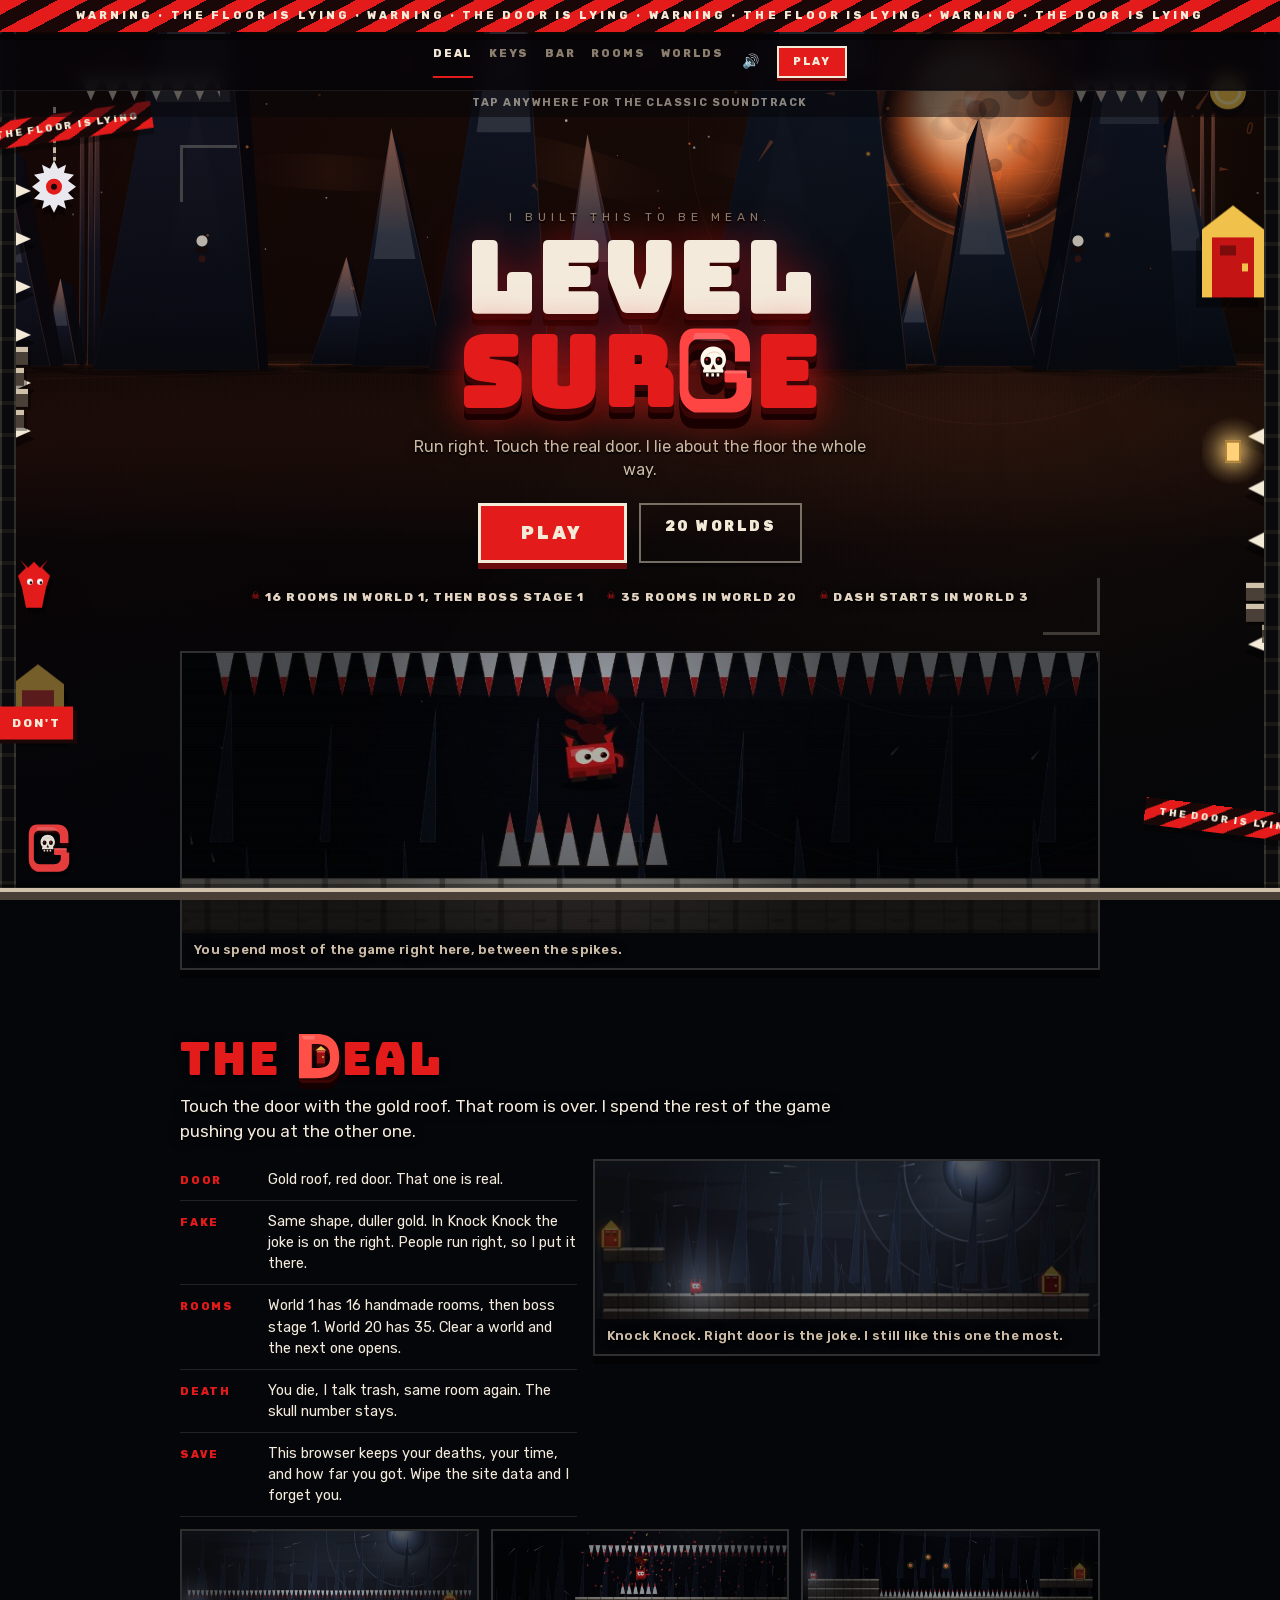
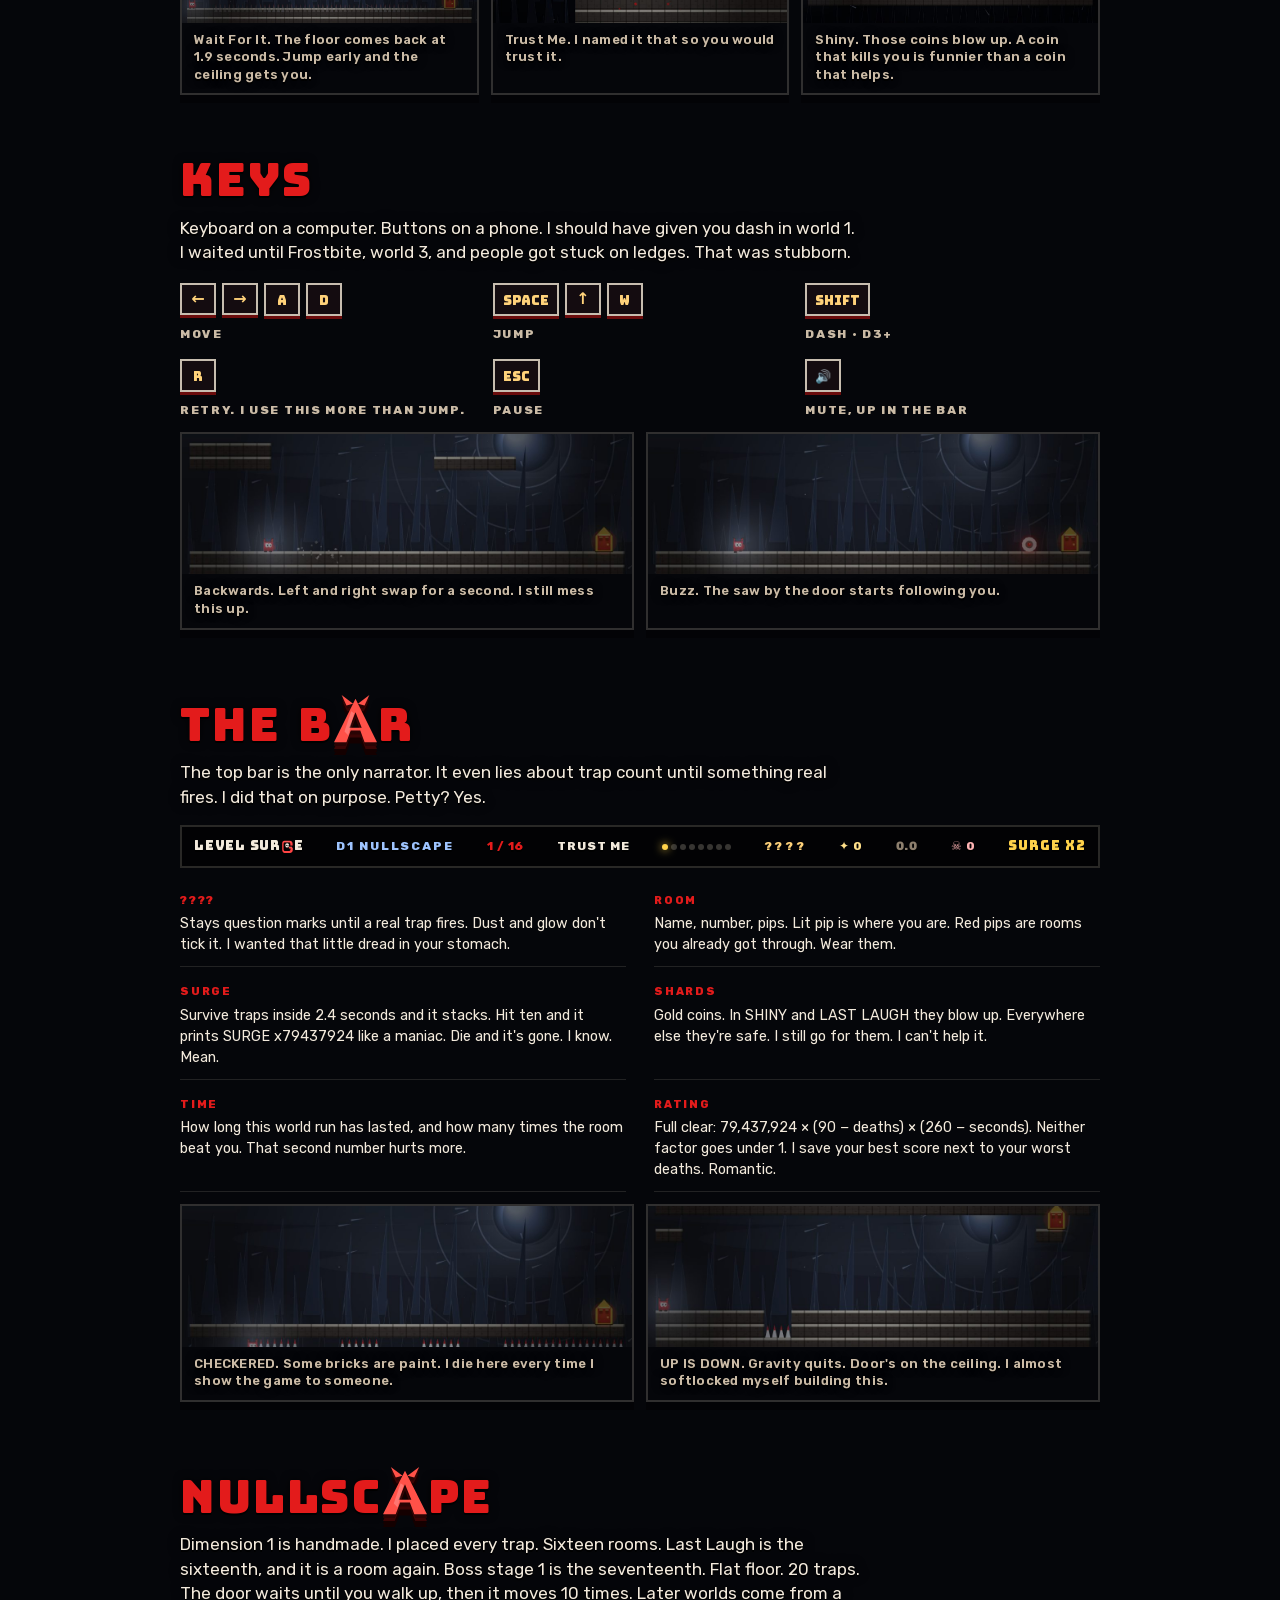
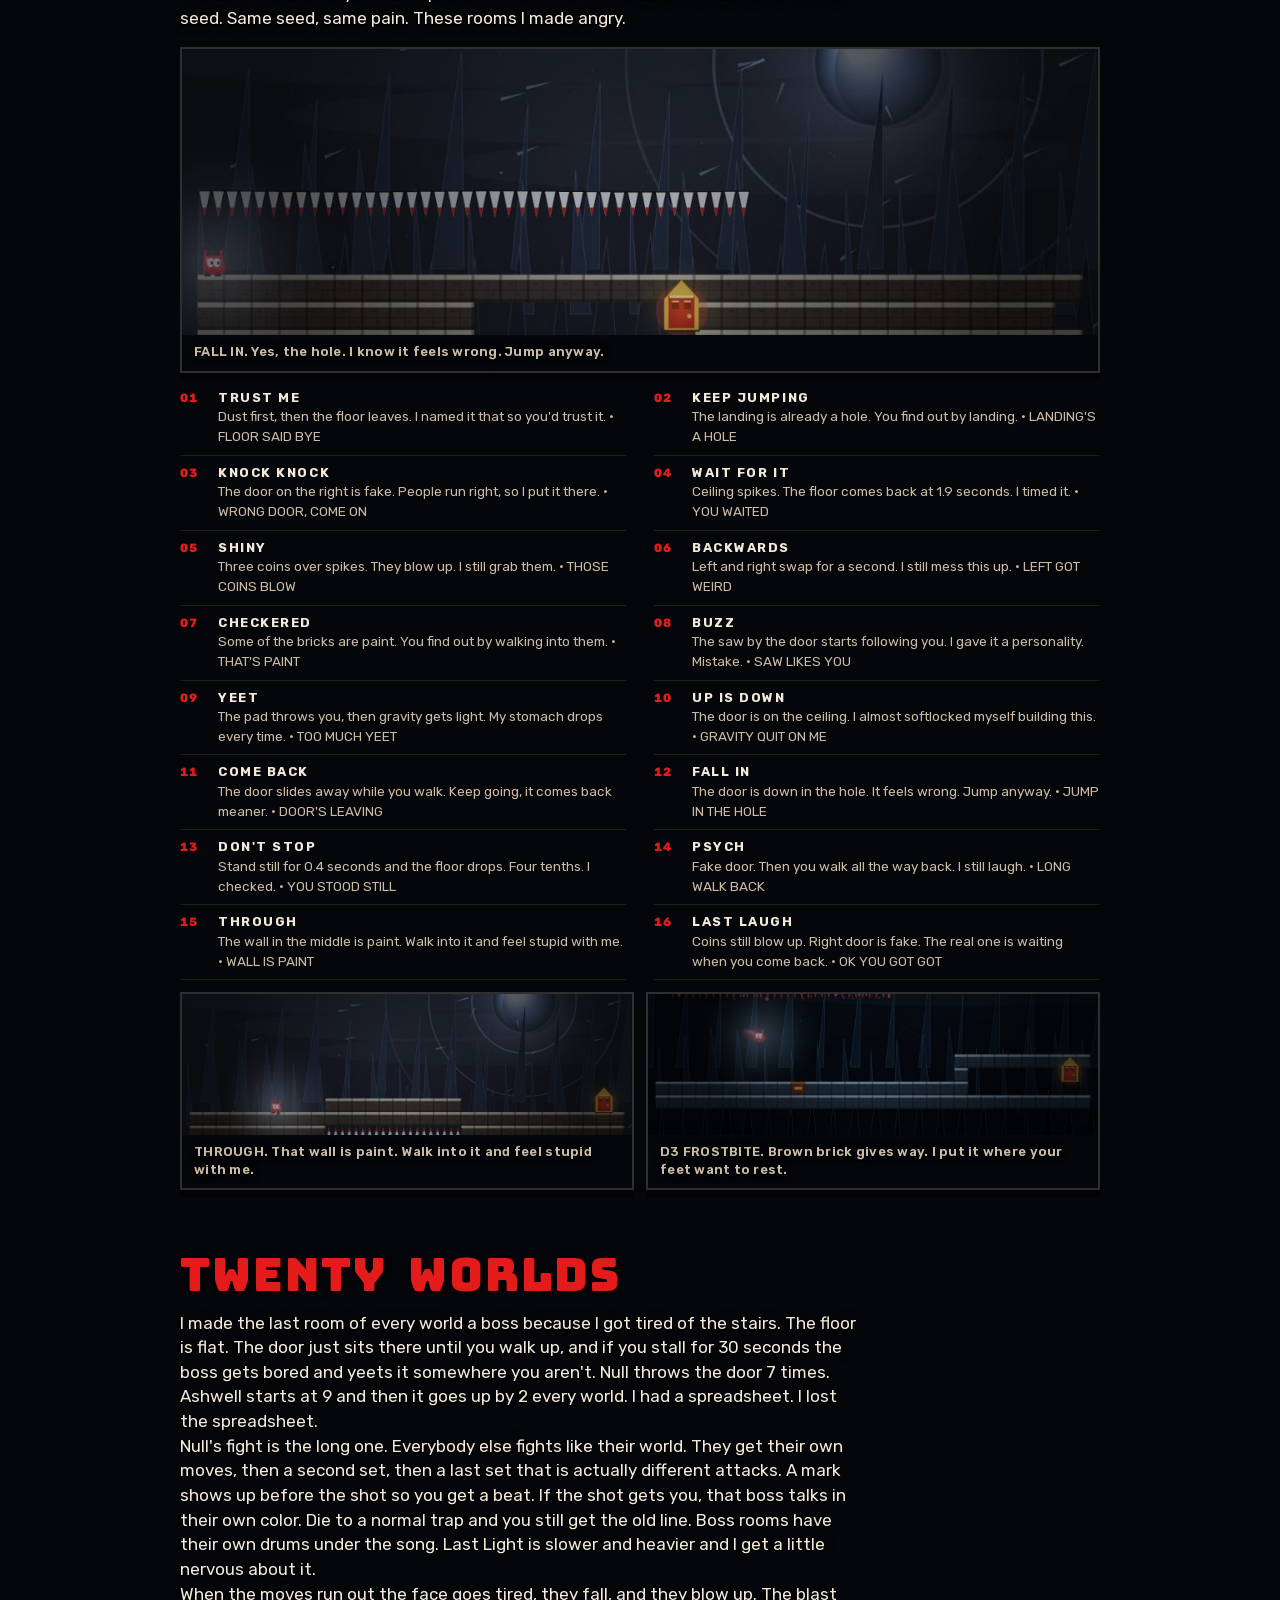
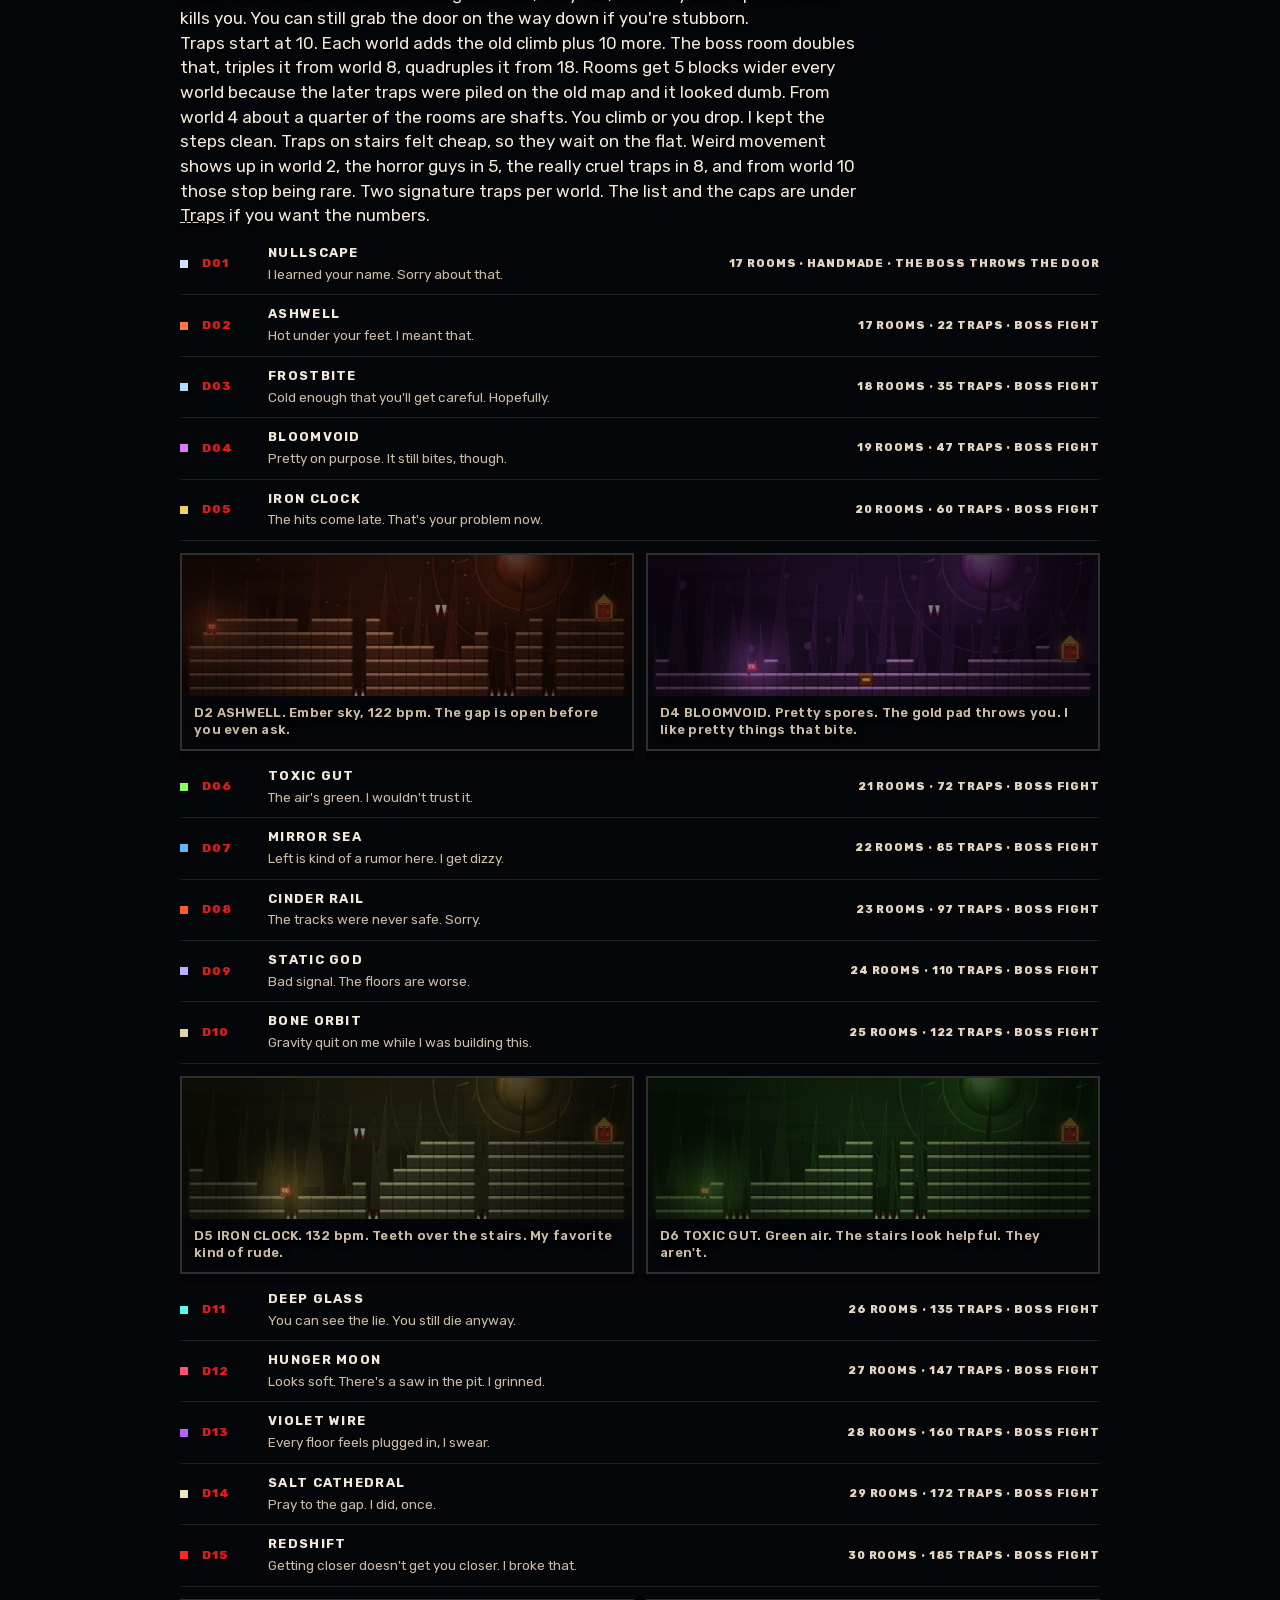
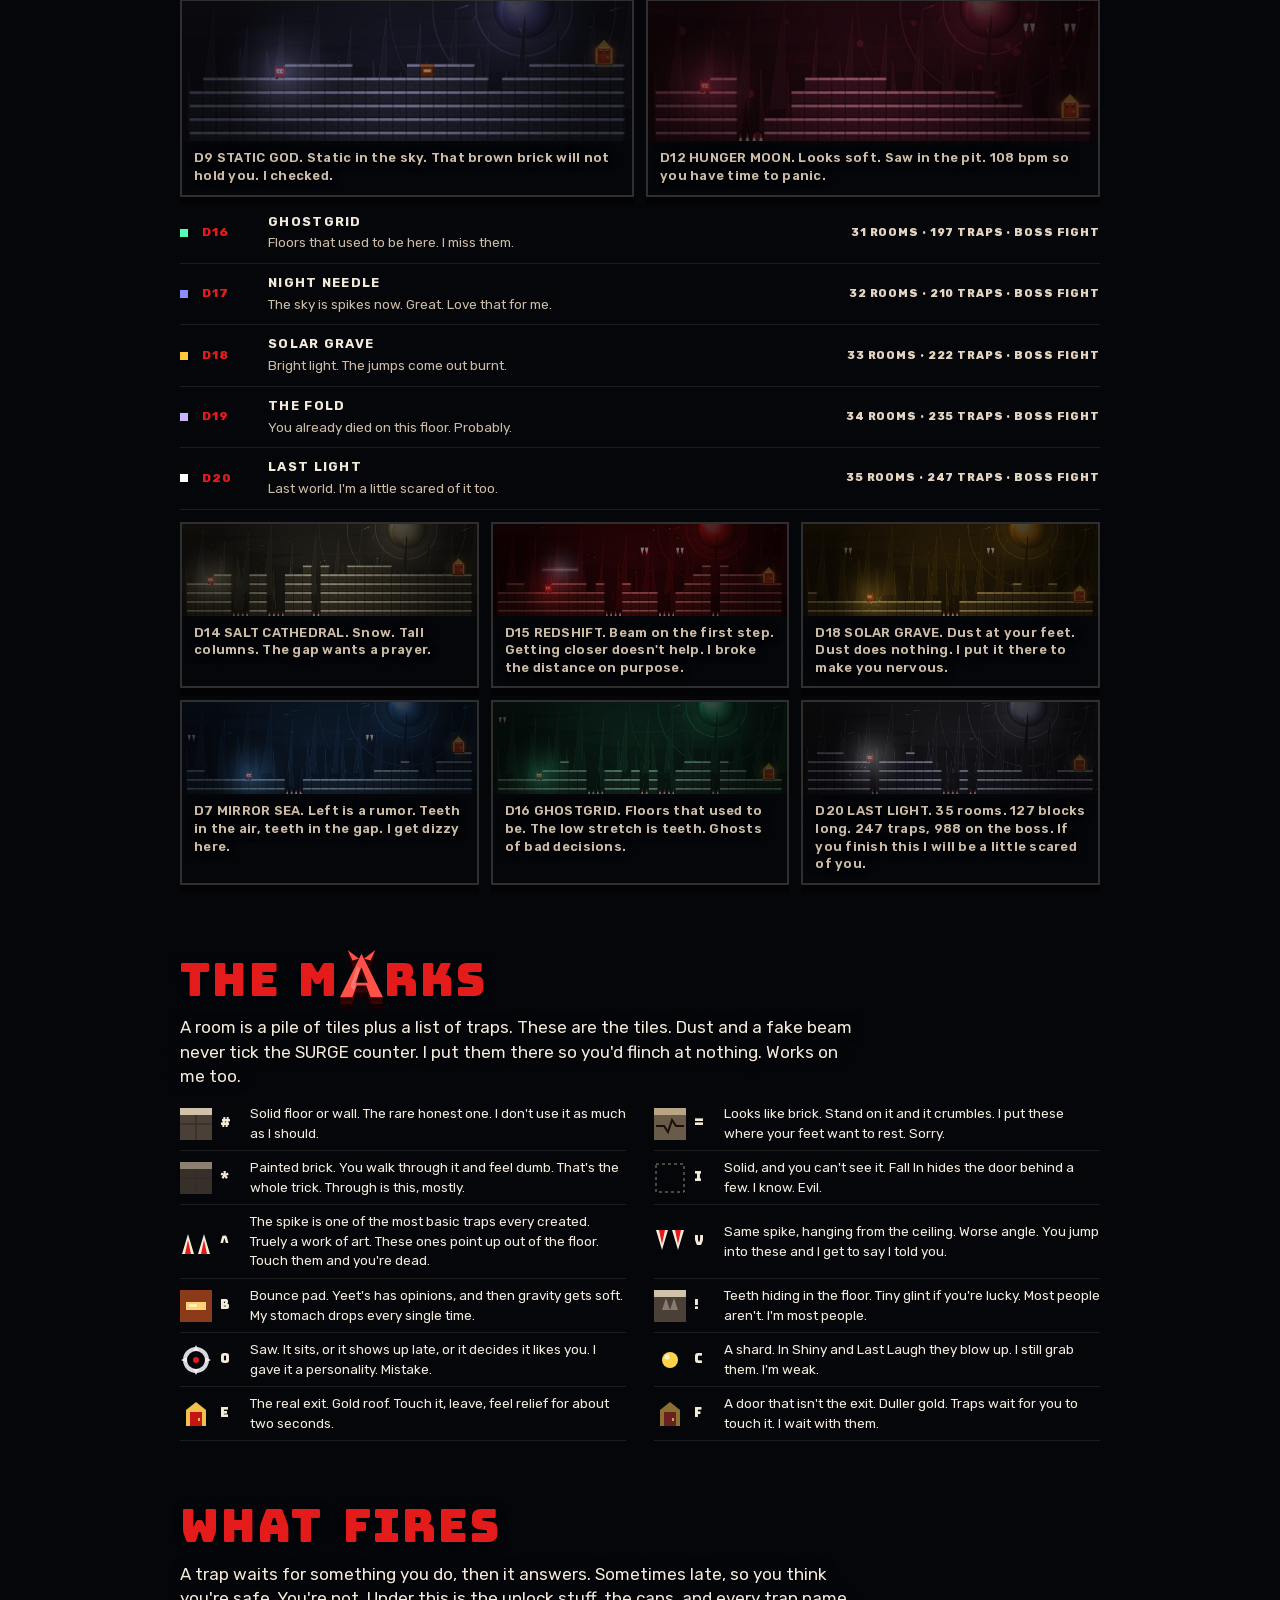
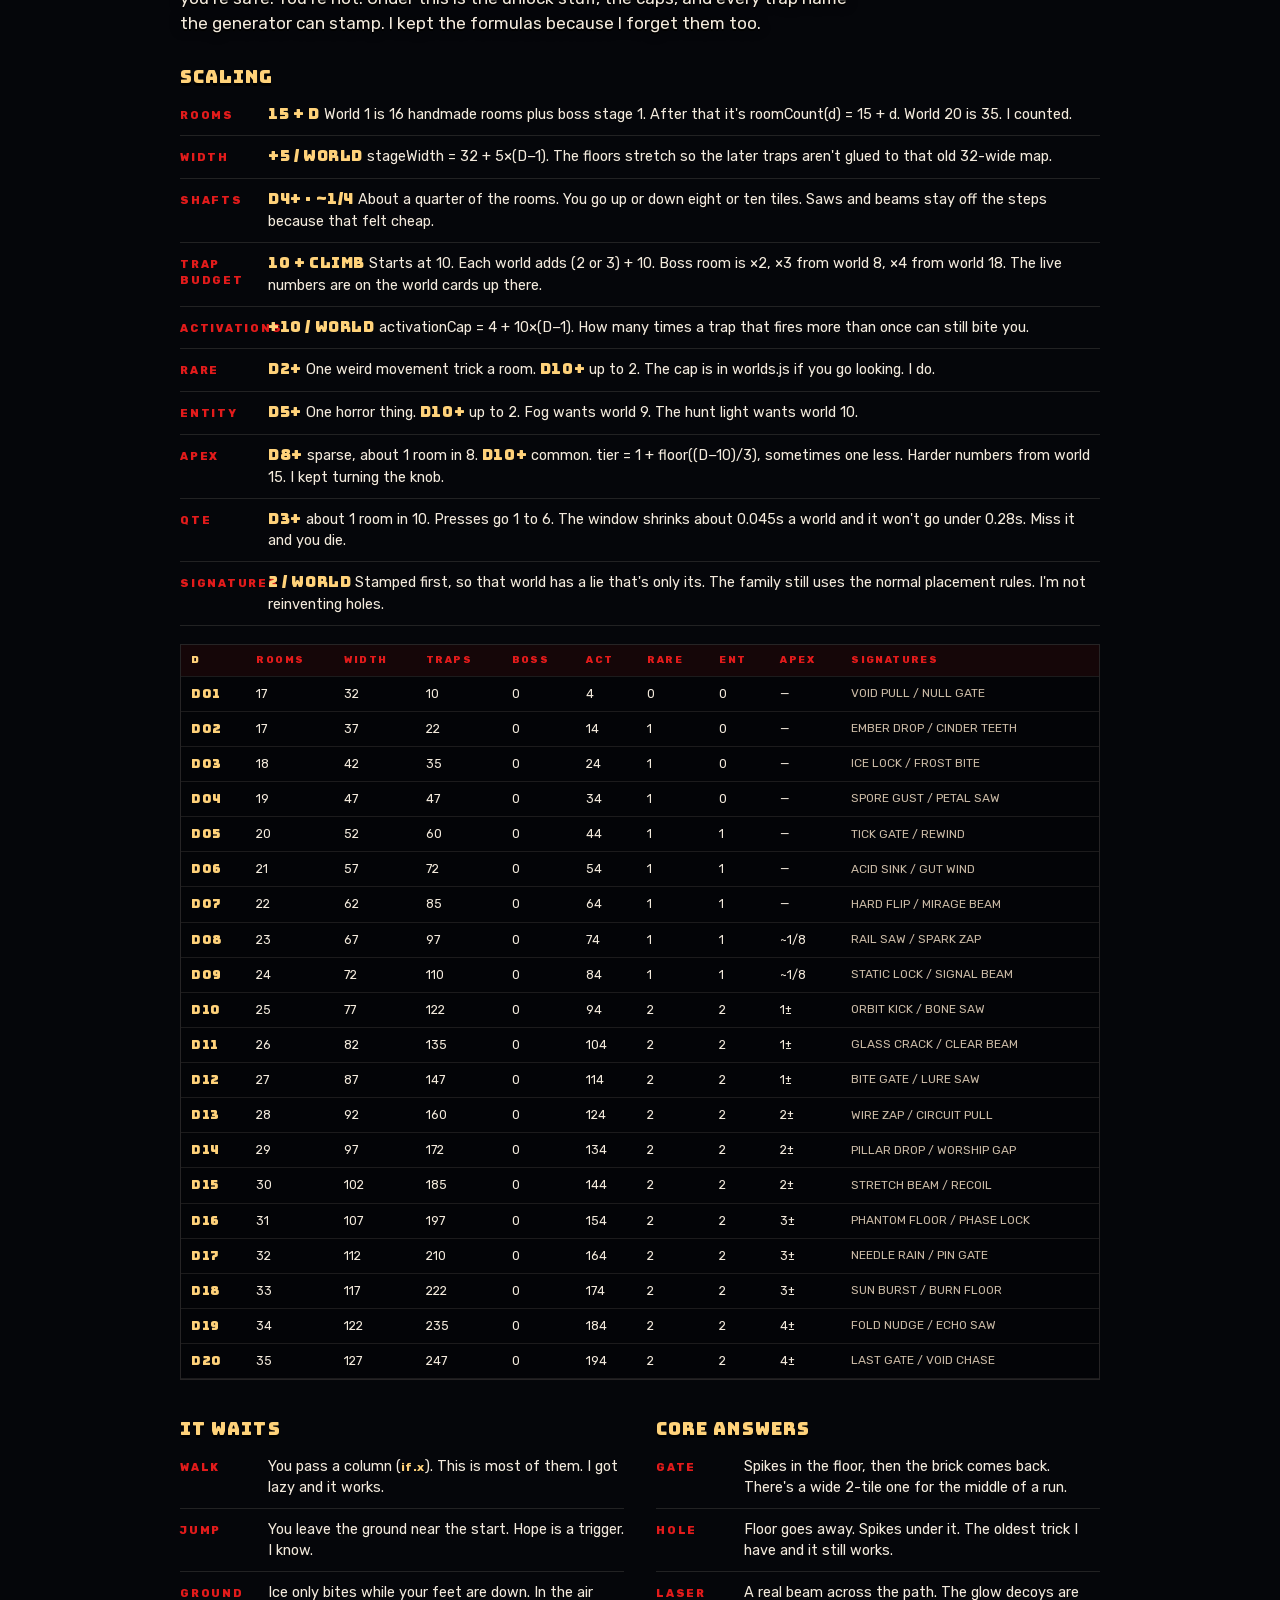
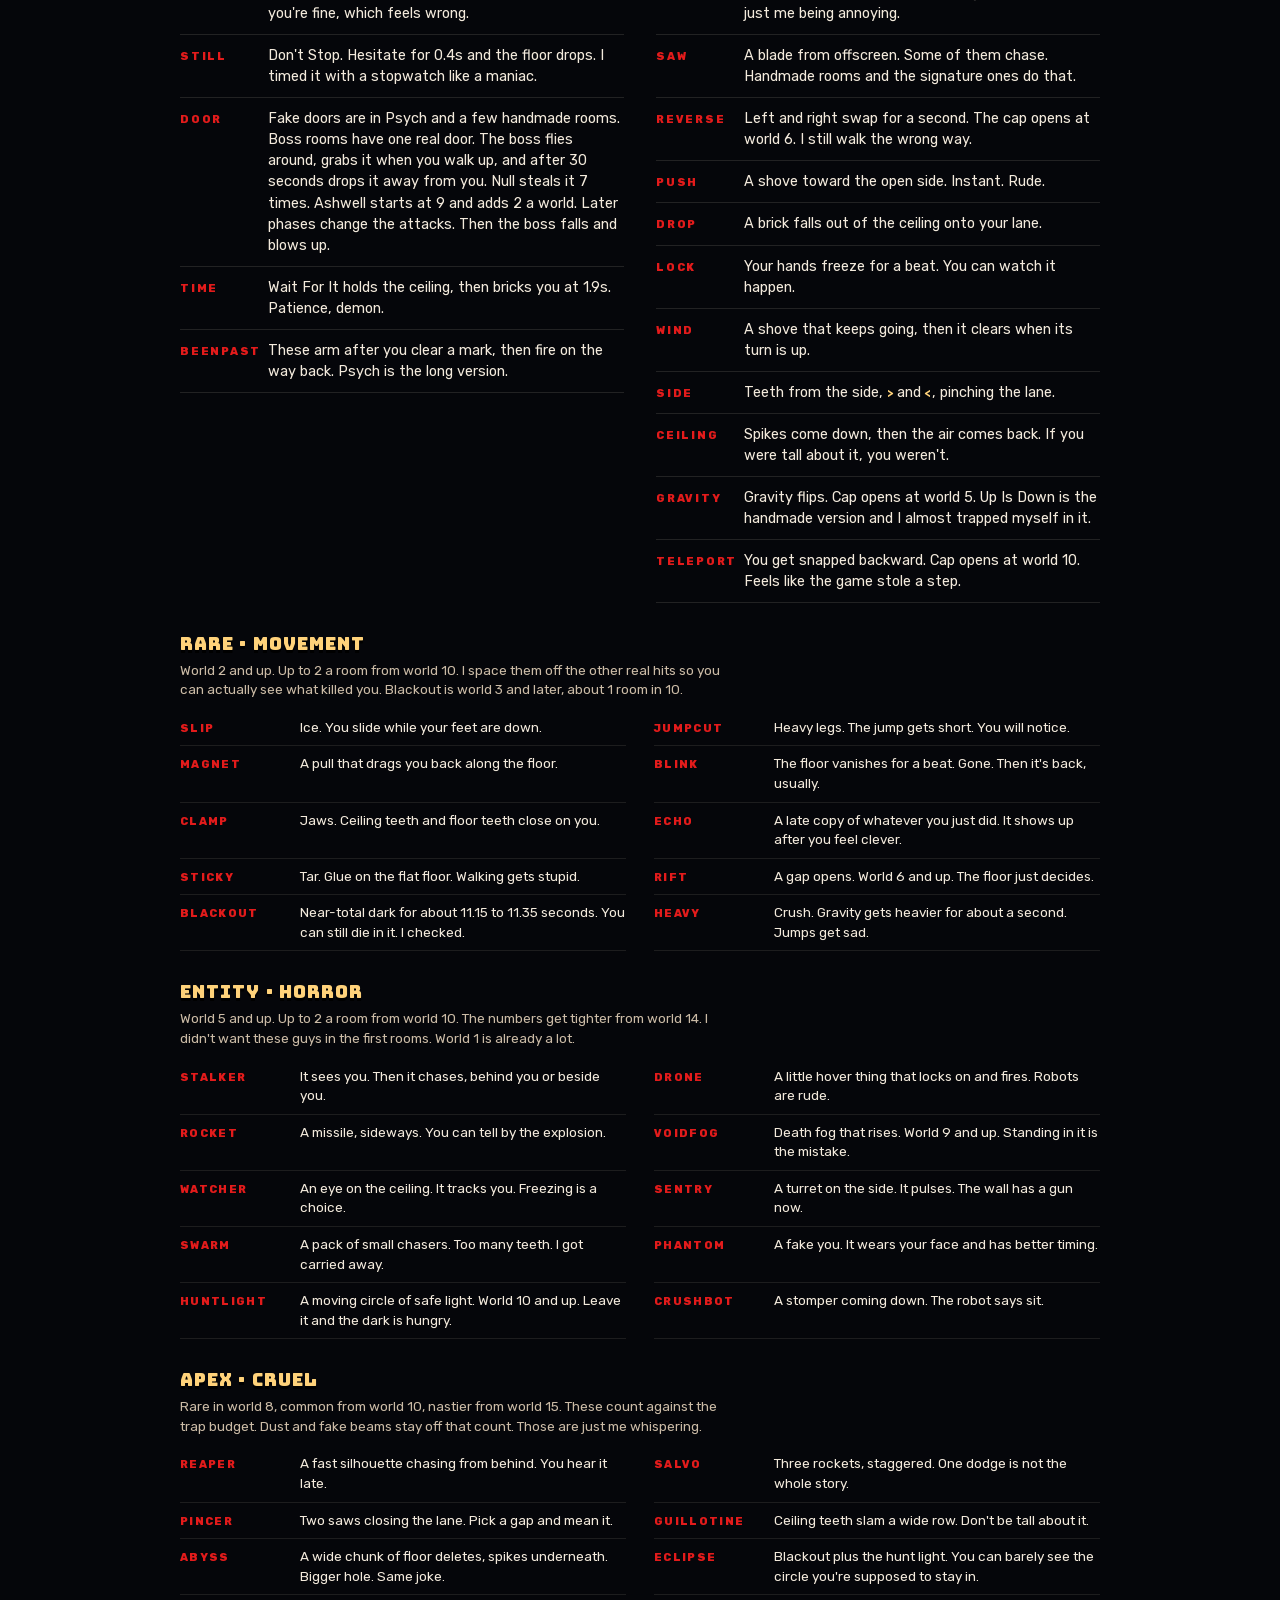
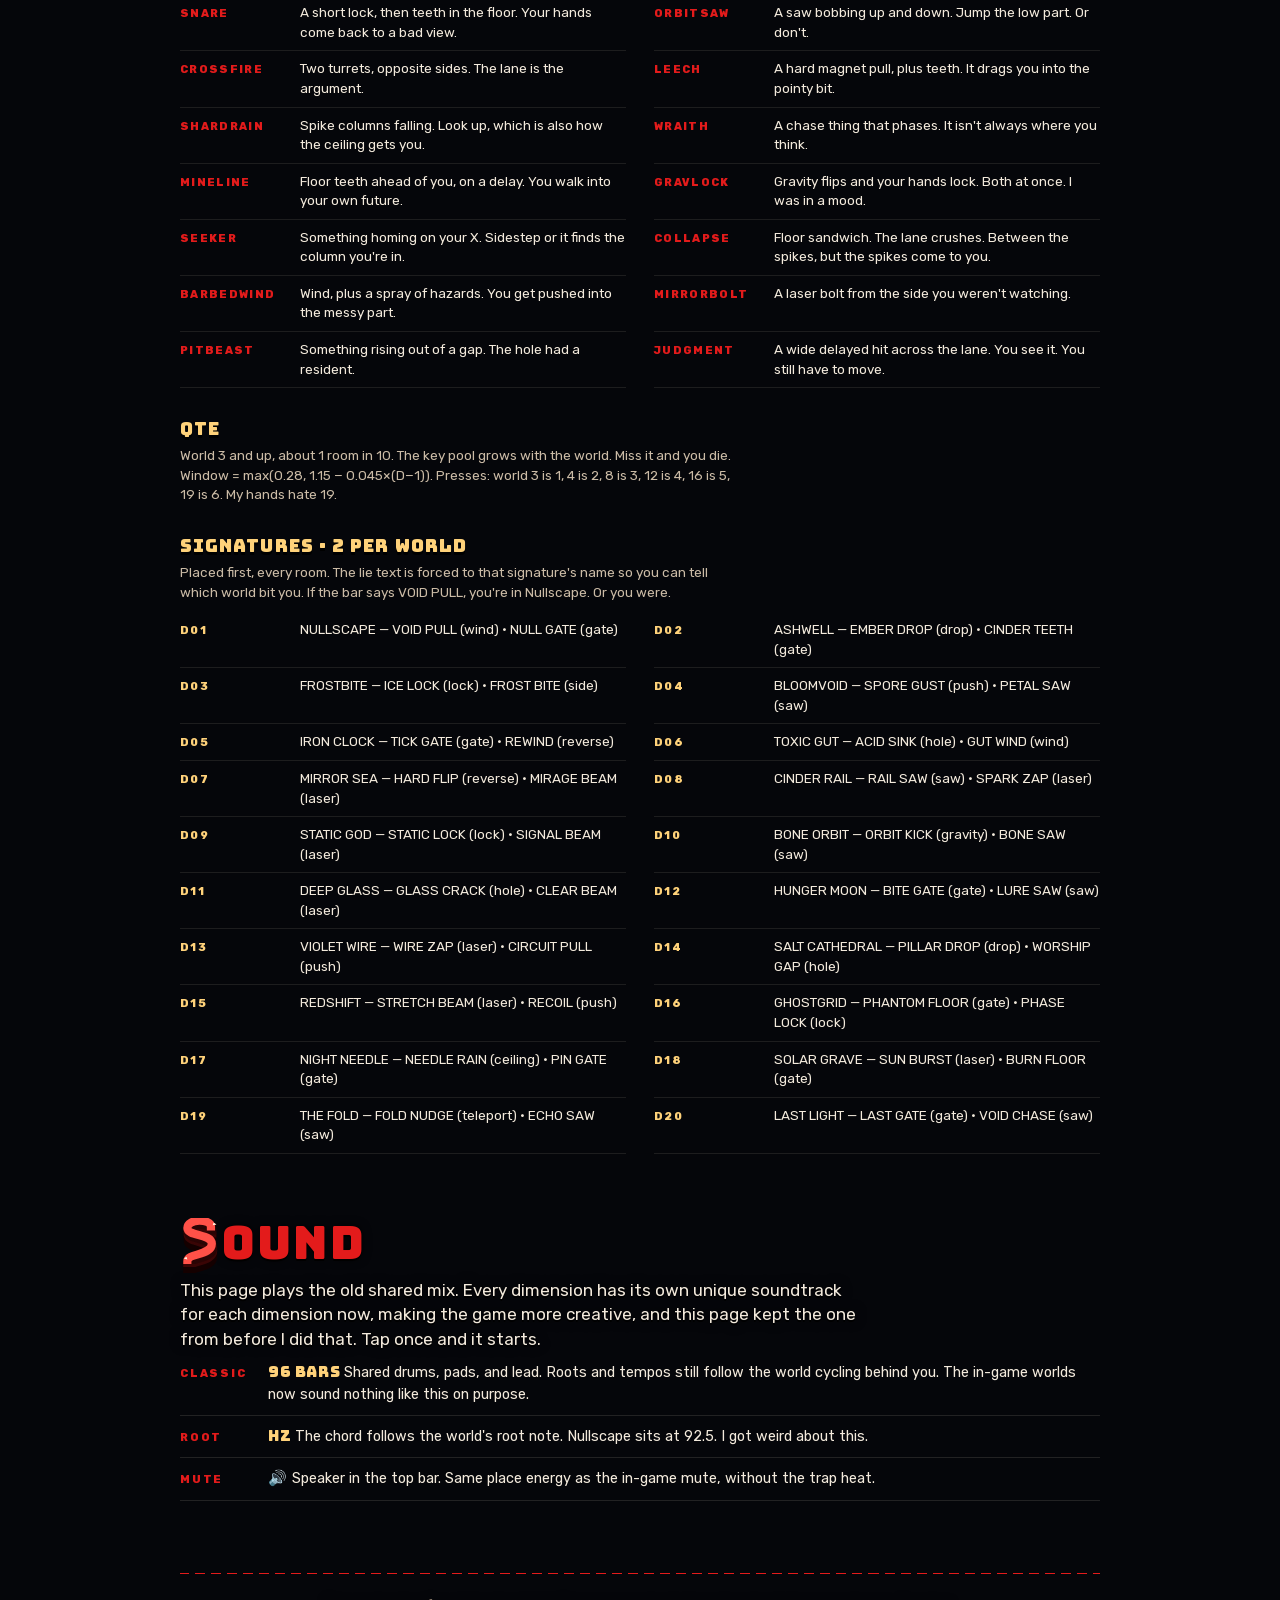
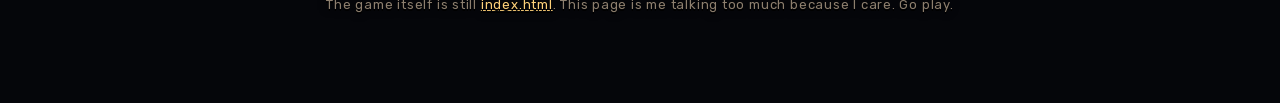
==== commit 0b224cfa: "Give jumps, landings, hazards, and the camera a little follow-through. The runner springs through sq" ====
--- a/about.html
+++ b/about.html
@@ -7,8 +7,8 @@
   <meta http-equiv="Content-Security-Policy" content="default-src 'self'; script-src 'self'; style-src 'self'; font-src 'self'; img-src 'self'; connect-src 'none'; object-src 'none'; base-uri 'self'; form-action 'none'; worker-src 'none'; frame-src 'none'" />
   <title>LEVEL SURGE · ABOUT</title>
   <link rel="icon" type="image/svg+xml" href="img/logo-g.svg" />
-  <link rel="stylesheet" href="css/fonts.css?v=n22" />
-  <link rel="stylesheet" href="css/about.css?v=n22" />
+  <link rel="stylesheet" href="css/fonts.css?v=n23" />
+  <link rel="stylesheet" href="css/about.css?v=n23" />
 </head>
 <body>
   <canvas id="sky" aria-hidden="true"></canvas>
@@ -551,12 +551,12 @@
     </footer>
   </main>
 
-  <script src="js/guard.js?v=n22"></script>
-  <script src="js/levels.js?v=n22"></script>
-  <script src="js/worlds.js?v=n22"></script>
-  <script src="js/void-sky.js?v=n22"></script>
-  <script src="js/about-sky.js?v=n22"></script>
-  <script src="js/about-music.js?v=n22"></script>
-  <script src="js/about-page.js?v=n22"></script>
+  <script src="js/guard.js?v=n23"></script>
+  <script src="js/levels.js?v=n23"></script>
+  <script src="js/worlds.js?v=n23"></script>
+  <script src="js/void-sky.js?v=n23"></script>
+  <script src="js/about-sky.js?v=n23"></script>
+  <script src="js/about-music.js?v=n23"></script>
+  <script src="js/about-page.js?v=n23"></script>
 </body>
 </html>
